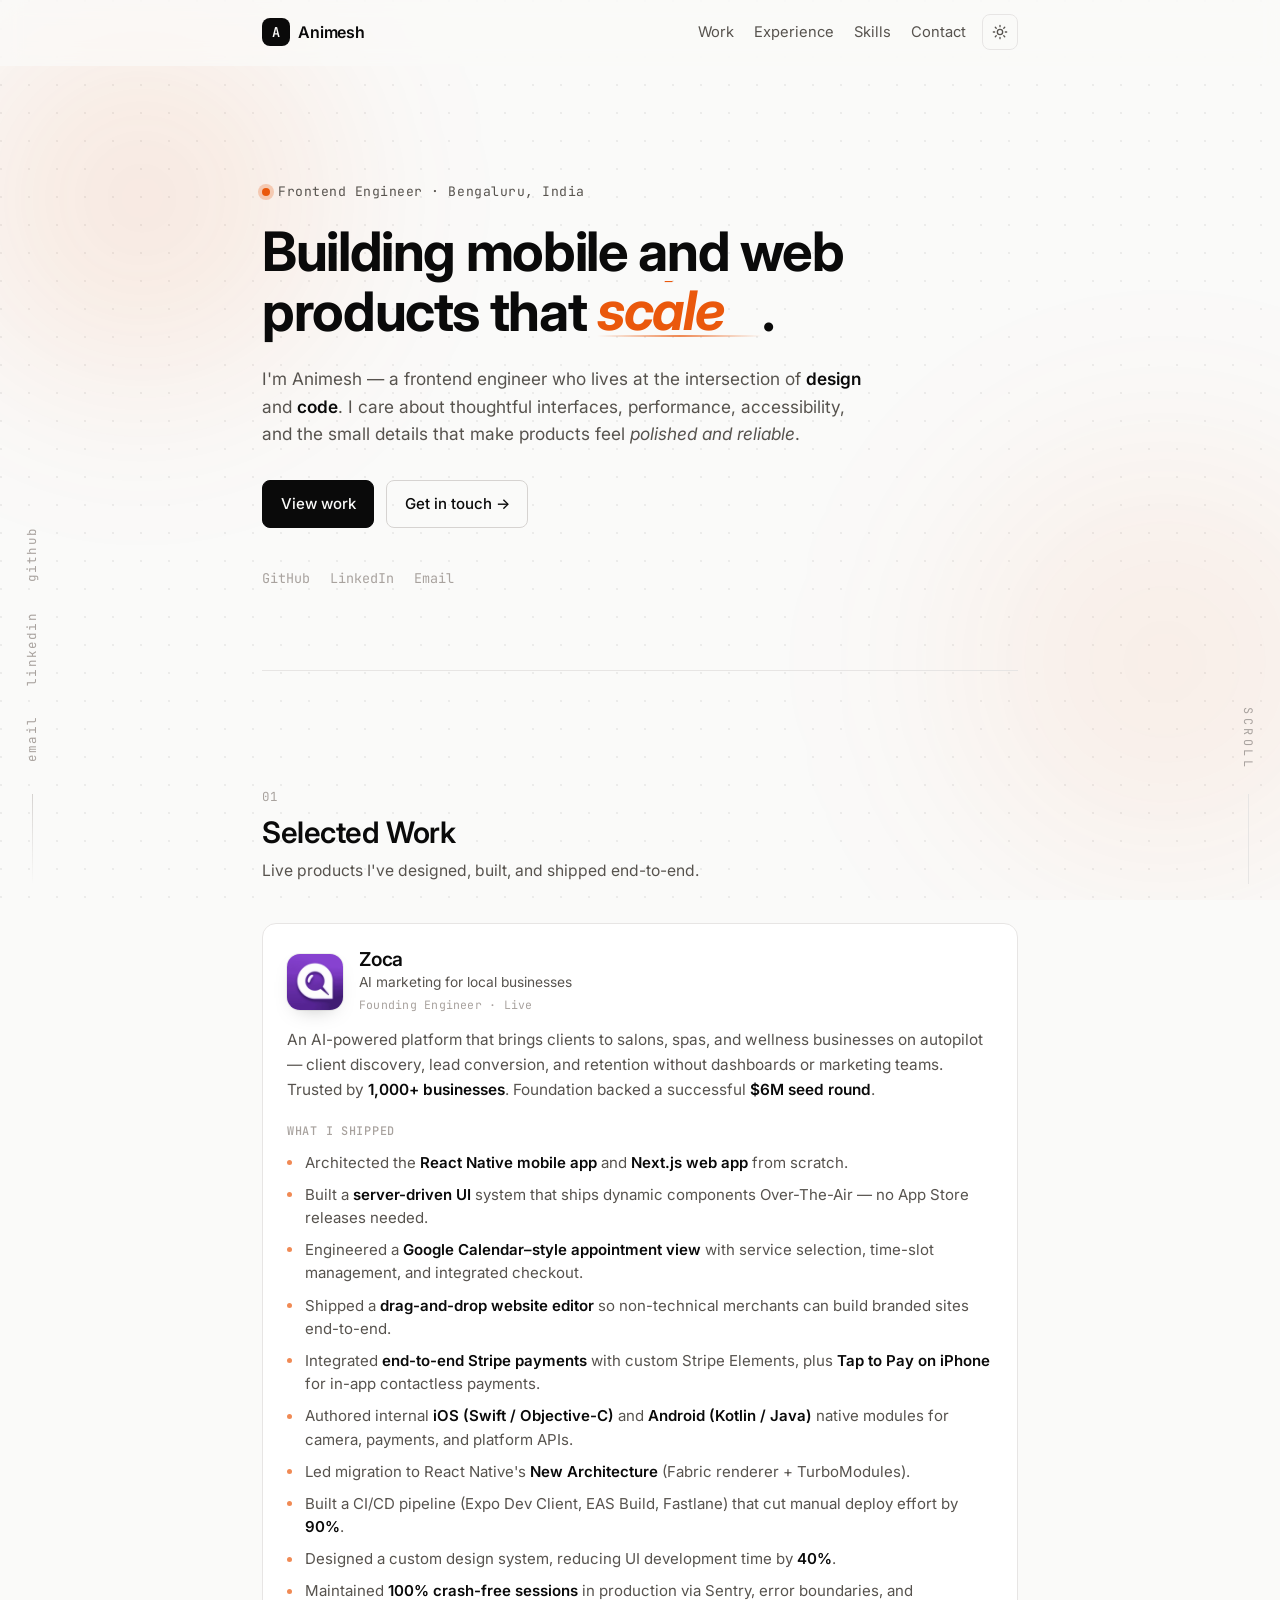
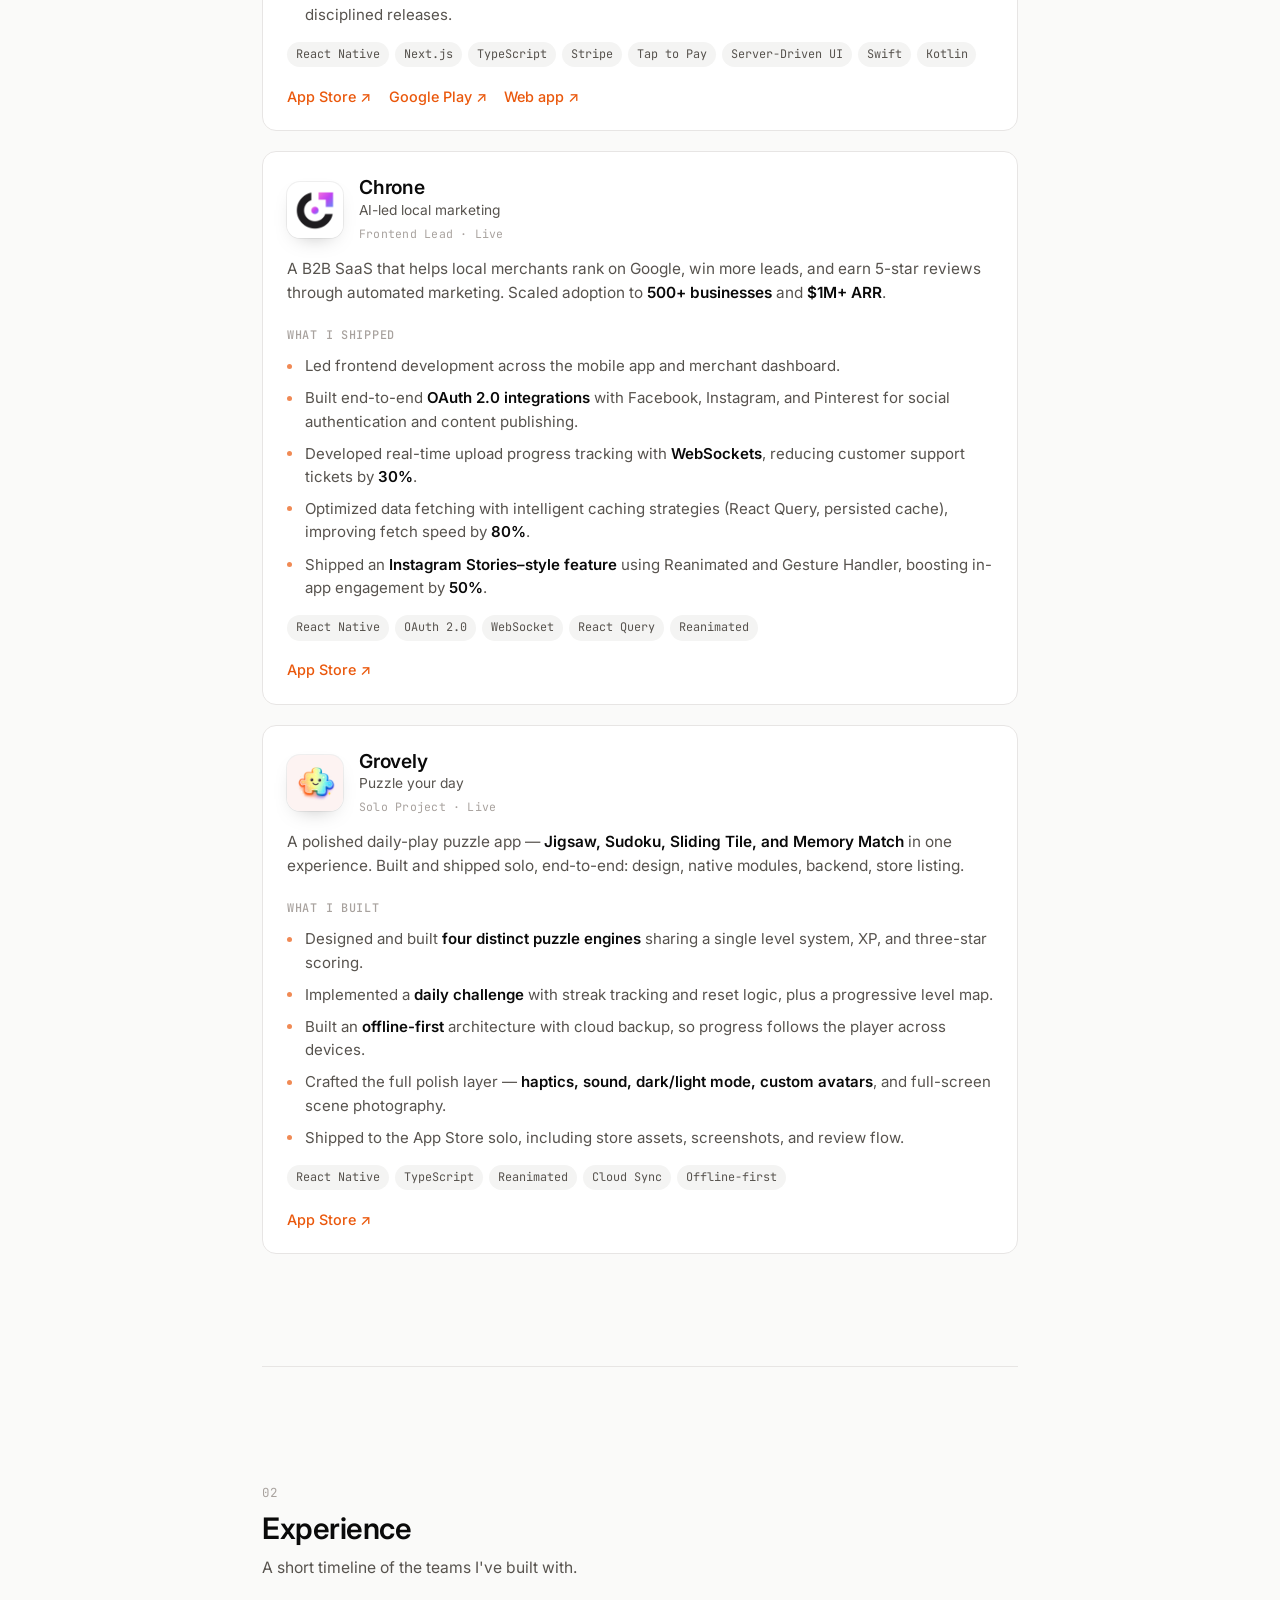
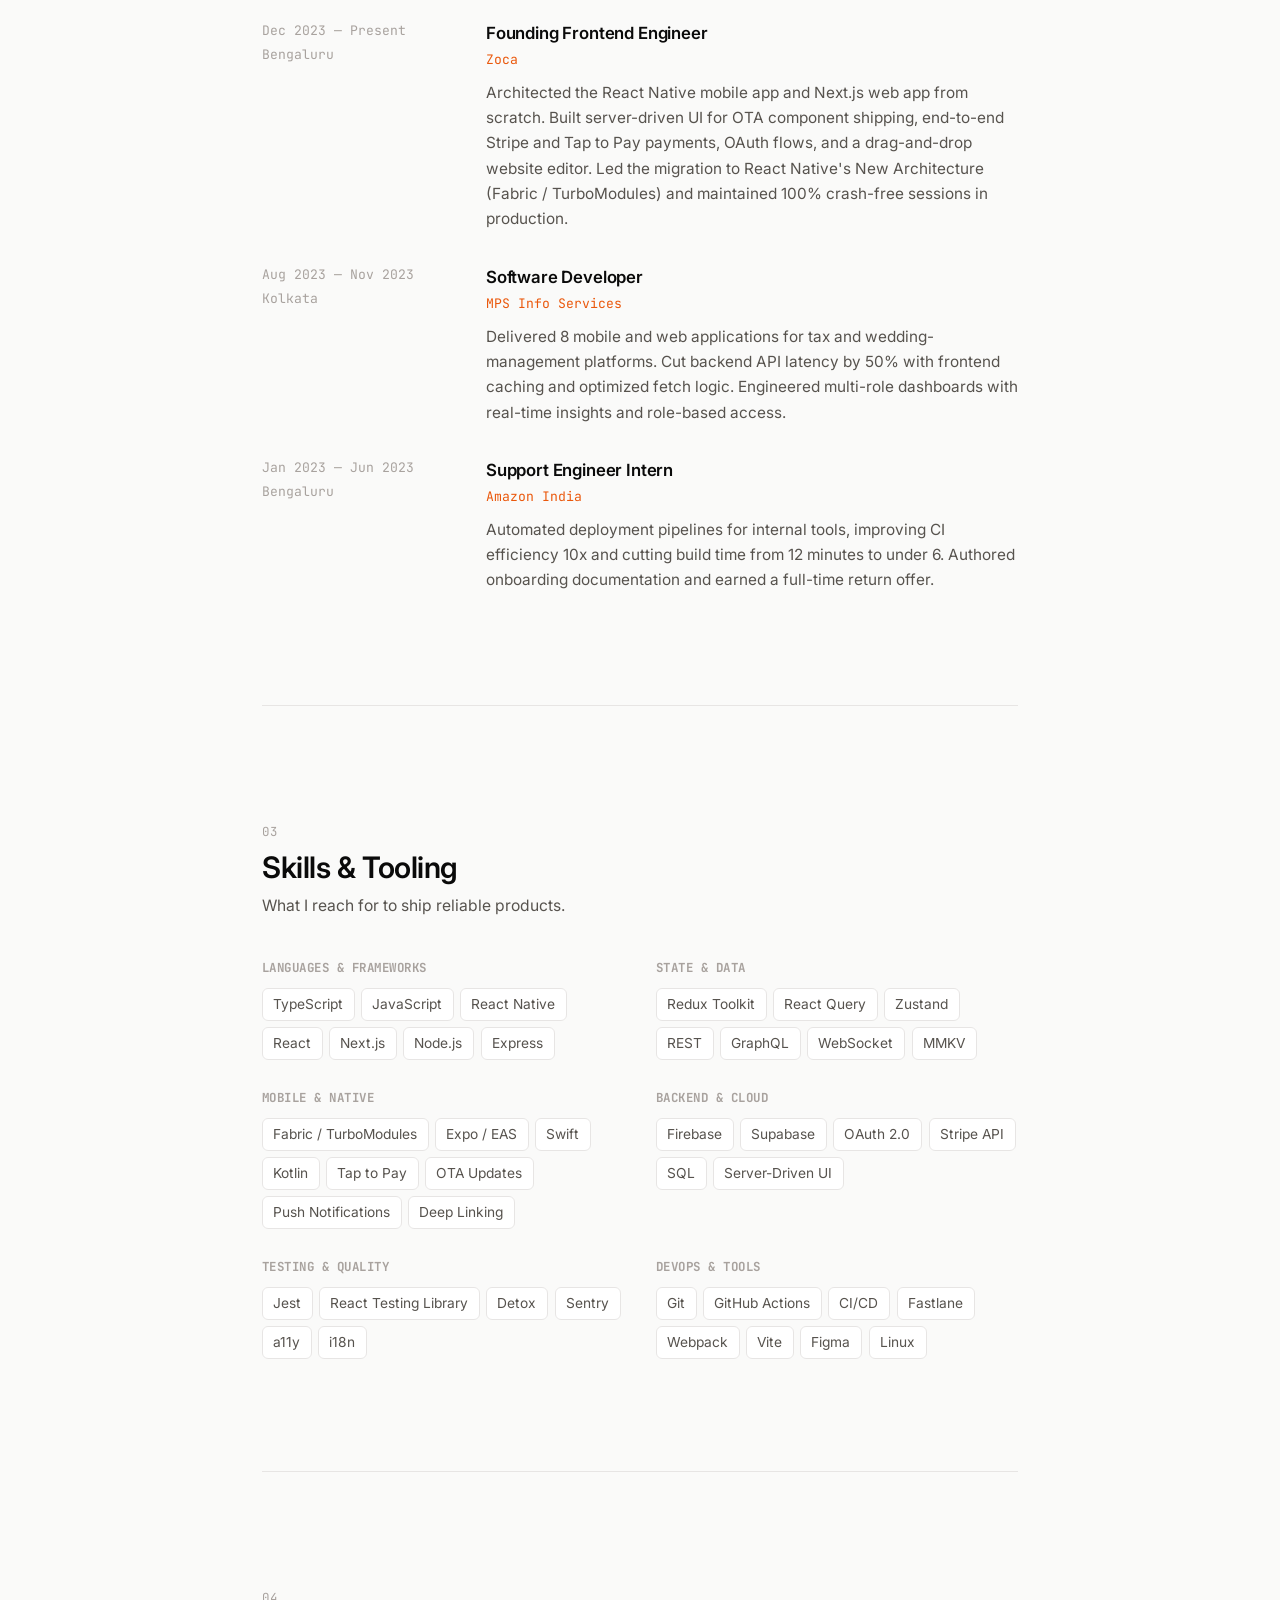
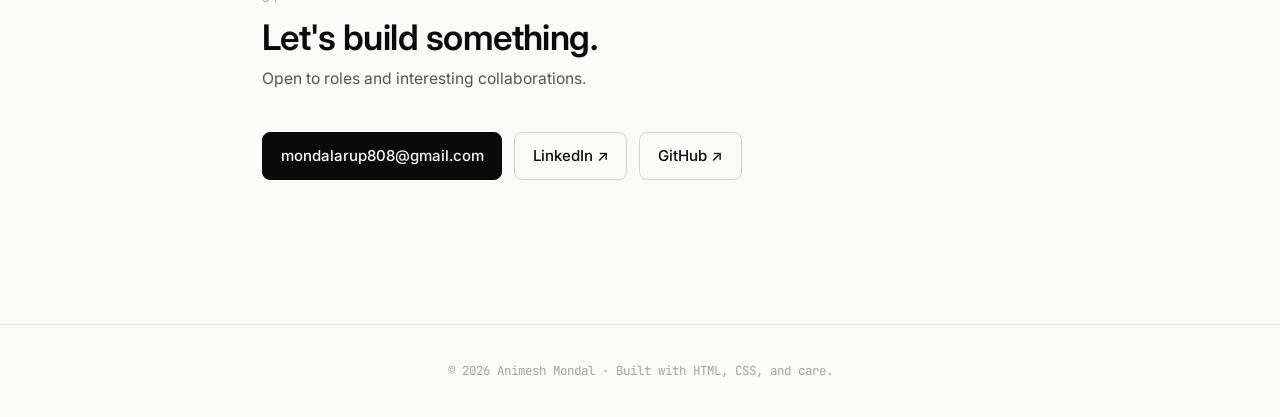
==== index.html @ 70088c25 "Add Grovely card, app icons, and rotating hero word - Show real App Store icons + taglines on Zoca, " ====
<!DOCTYPE html>
<html lang="en">
<head>
  <!-- ====================================================
       Charset, viewport, primary metadata
       ==================================================== -->
  <meta charset="UTF-8" />
  <meta http-equiv="X-UA-Compatible" content="IE=edge" />
  <meta name="viewport" content="width=device-width, initial-scale=1.0, viewport-fit=cover" />
  <meta name="format-detection" content="telephone=no" />
  <meta name="color-scheme" content="light dark" />
  <meta name="theme-color" content="#fafaf9" media="(prefers-color-scheme: light)" />
  <meta name="theme-color" content="#0b0b0c" media="(prefers-color-scheme: dark)" />

  <title>Animesh Mondal — Frontend Engineer (React Native &amp; React)</title>
  <meta name="description" content="Animesh Mondal is a frontend engineer in Bengaluru specializing in React Native and React. Founding engineer at Zoca; shipped mobile and web apps used by 500+ businesses." />
  <meta name="keywords" content="Animesh Mondal, frontend engineer, React Native developer, React engineer, mobile engineer, Next.js developer, TypeScript, Bengaluru, Zoca, portfolio" />
  <meta name="author" content="Animesh Mondal" />
  <meta name="robots" content="index, follow, max-image-preview:large, max-snippet:-1, max-video-preview:-1" />
  <meta name="googlebot" content="index, follow" />

  <!-- Canonical -->
  <link rel="canonical" href="https://leoanimesh.github.io/" />

  <!-- ====================================================
       Open Graph / Facebook
       ==================================================== -->
  <meta property="og:type" content="website" />
  <meta property="og:site_name" content="Animesh Mondal" />
  <meta property="og:locale" content="en_US" />
  <meta property="og:url" content="https://leoanimesh.github.io/" />
  <meta property="og:title" content="Animesh Mondal — Frontend Engineer" />
  <meta property="og:description" content="Frontend engineer in Bengaluru building production-grade React Native and React apps. Founding engineer at Zoca." />
  <meta property="og:image" content="https://leoanimesh.github.io/og-image.png" />
  <meta property="og:image:secure_url" content="https://leoanimesh.github.io/og-image.png" />
  <meta property="og:image:type" content="image/png" />
  <meta property="og:image:width" content="1200" />
  <meta property="og:image:height" content="630" />
  <meta property="og:image:alt" content="Animesh Mondal — Frontend Engineer specializing in React Native and React" />

  <!-- ====================================================
       Twitter Card
       ==================================================== -->
  <meta name="twitter:card" content="summary_large_image" />
  <meta name="twitter:url" content="https://leoanimesh.github.io/" />
  <meta name="twitter:title" content="Animesh Mondal — Frontend Engineer" />
  <meta name="twitter:description" content="Frontend engineer building production-grade React Native and React apps. Founding engineer at Zoca." />
  <meta name="twitter:image" content="https://leoanimesh.github.io/og-image.png" />
  <meta name="twitter:image:alt" content="Animesh Mondal — Frontend Engineer" />
  <meta name="twitter:creator" content="@leoanimesh" />

  <!-- ====================================================
       Favicons + PWA manifest
       ==================================================== -->
  <link rel="icon" type="image/svg+xml" href="favicon.svg" />
  <link rel="alternate icon" href="favicon.ico" />
  <link rel="apple-touch-icon" href="apple-touch-icon.png" />
  <link rel="manifest" href="manifest.webmanifest" />

  <!-- ====================================================
       Performance hints
       ==================================================== -->
  <link rel="preconnect" href="https://fonts.googleapis.com" />
  <link rel="preconnect" href="https://fonts.gstatic.com" crossorigin />
  <link rel="dns-prefetch" href="https://fonts.googleapis.com" />
  <link rel="preload" href="styles.css" as="style" />
  <link href="https://fonts.googleapis.com/css2?family=Inter:wght@400;500;600;700&family=JetBrains+Mono:wght@400;500&display=swap" rel="stylesheet" />
  <link rel="stylesheet" href="styles.css" />

  <!-- ====================================================
       Structured data — Person + WebSite (JSON-LD)
       ==================================================== -->
  <script type="application/ld+json">
  {
    "@context": "https://schema.org",
    "@graph": [
      {
        "@type": "Person",
        "@id": "https://leoanimesh.github.io/#person",
        "name": "Animesh Mondal",
        "alternateName": "leoanimesh",
        "url": "https://leoanimesh.github.io/",
        "image": "https://leoanimesh.github.io/og-image.png",
        "jobTitle": "Frontend Engineer",
        "description": "Frontend engineer specializing in React Native and React. Founding engineer at Zoca.",
        "email": "mailto:mondalarup808@gmail.com",
        "telephone": "+91-86175-24338",
        "address": {
          "@type": "PostalAddress",
          "addressLocality": "Bengaluru",
          "addressRegion": "Karnataka",
          "addressCountry": "IN"
        },
        "worksFor": {
          "@type": "Organization",
          "name": "Zoca",
          "url": "https://www.zoca.com/"
        },
        "alumniOf": {
          "@type": "CollegeOrUniversity",
          "name": "JIS College of Engineering"
        },
        "knowsAbout": [
          "React Native",
          "React",
          "TypeScript",
          "Next.js",
          "JavaScript",
          "Mobile Development",
          "Frontend Architecture",
          "Server-Driven UI",
          "Stripe Payments",
          "Native Module Development",
          "Performance Optimization",
          "Accessibility",
          "CI/CD"
        ],
        "sameAs": [
          "https://github.com/leoanimesh",
          "https://linkedin.com/in/leoanimesh"
        ]
      },
      {
        "@type": "WebSite",
        "@id": "https://leoanimesh.github.io/#website",
        "url": "https://leoanimesh.github.io/",
        "name": "Animesh Mondal — Portfolio",
        "description": "Portfolio of Animesh Mondal, a frontend engineer building production-grade React Native and React applications.",
        "inLanguage": "en-US",
        "publisher": { "@id": "https://leoanimesh.github.io/#person" }
      },
      {
        "@type": "ProfilePage",
        "@id": "https://leoanimesh.github.io/#profilepage",
        "url": "https://leoanimesh.github.io/",
        "name": "Animesh Mondal — Frontend Engineer",
        "isPartOf": { "@id": "https://leoanimesh.github.io/#website" },
        "about": { "@id": "https://leoanimesh.github.io/#person" },
        "primaryImageOfPage": "https://leoanimesh.github.io/og-image.png",
        "inLanguage": "en-US"
      }
    ]
  }
  </script>
</head>
<body>
  <a class="skip-link" href="#main">Skip to main content</a>

  <!-- Ambient background blobs + global cursor spotlight -->
  <div class="ambient" aria-hidden="true">
    <span class="blob blob-1"></span>
    <span class="blob blob-2"></span>
    <div class="cursor-spotlight"></div>
  </div>

  <!-- Left rail: vertical social links -->
  <aside class="rail rail-left" aria-hidden="true">
    <ul class="rail-socials">
      <li><a href="https://github.com/leoanimesh" target="_blank" rel="noopener">github</a></li>
      <li><a href="https://linkedin.com/in/leoanimesh" target="_blank" rel="noopener">linkedin</a></li>
      <li><a href="mailto:mondalarup808@gmail.com">email</a></li>
    </ul>
    <span class="rail-line"></span>
  </aside>

  <!-- Right rail: signature + scroll progress -->
  <aside class="rail rail-right" aria-hidden="true">
    <span class="rail-text">scroll</span>
    <span class="rail-progress"><span class="rail-progress-fill"></span></span>
  </aside>

  <header class="site-header" role="banner">
    <nav class="nav" aria-label="Primary">
      <a href="#" class="brand" aria-label="Animesh Mondal — home">
        <span class="brand-mark" aria-hidden="true">A</span>
        <span class="brand-name">Animesh</span>
      </a>

      <ul class="nav-links">
        <li><a href="#work">Work</a></li>
        <li><a href="#experience">Experience</a></li>
        <li><a href="#skills">Skills</a></li>
        <li><a href="#contact">Contact</a></li>
      </ul>

      <button id="theme-toggle" class="theme-toggle" type="button" aria-label="Toggle color theme">
        <svg class="icon icon-sun" viewBox="0 0 24 24" fill="none" stroke="currentColor" stroke-width="2" stroke-linecap="round" stroke-linejoin="round" aria-hidden="true">
          <circle cx="12" cy="12" r="4"/><path d="M12 2v2M12 20v2M4.93 4.93l1.41 1.41M17.66 17.66l1.41 1.41M2 12h2M20 12h2M4.93 19.07l1.41-1.41M17.66 6.34l1.41-1.41"/>
        </svg>
        <svg class="icon icon-moon" viewBox="0 0 24 24" fill="none" stroke="currentColor" stroke-width="2" stroke-linecap="round" stroke-linejoin="round" aria-hidden="true">
          <path d="M21 12.79A9 9 0 1 1 11.21 3 7 7 0 0 0 21 12.79z"/>
        </svg>
      </button>
    </nav>
  </header>

  <main id="main">
    <!-- HERO -->
    <section class="hero reveal" aria-labelledby="hero-title">
      <p class="eyebrow">Frontend Engineer · Bengaluru, India</p>
      <h1 id="hero-title" class="hero-title">
        Building mobile and web products that
        <span class="word-rotator" aria-live="polite">
          <span class="word-rotator-inner">
            <em data-word>ship</em>
            <em data-word>scale</em>
            <em data-word>delight</em>
            <em data-word>last</em>
          </span>
        </span>.
      </h1>
      <p class="hero-lead">
        I'm Animesh — a frontend engineer who lives at the intersection of <strong>design</strong> and <strong>code</strong>. I care about thoughtful interfaces, performance, accessibility, and the small details that make products feel <em>polished and reliable</em>.
      </p>
      <div class="hero-actions">
        <a class="btn btn-primary" href="#work">View work</a>
        <a class="btn btn-ghost" href="mailto:mondalarup808@gmail.com">Get in touch →</a>
      </div>

      <ul class="hero-meta" aria-label="Quick links">
        <li><a href="https://github.com/leoanimesh" target="_blank" rel="noopener">GitHub</a></li>
        <li><a href="https://linkedin.com/in/leoanimesh" target="_blank" rel="noopener">LinkedIn</a></li>
        <li><a href="mailto:mondalarup808@gmail.com">Email</a></li>
      </ul>
    </section>

    <!-- WORK -->
    <section id="work" class="section reveal" aria-labelledby="work-title">
      <header class="section-header">
        <span class="section-index">01</span>
        <h2 id="work-title" class="section-title">Selected Work</h2>
        <p class="section-sub">Live products I've designed, built, and shipped end-to-end.</p>
      </header>

      <div class="cards">
        <article class="card">
          <div class="card-head">
            <img class="card-icon" src="assets/icons/zoca.png" alt="Zoca app icon" width="64" height="64" loading="lazy" decoding="async" />
            <div class="card-head-text">
              <h3 class="card-title">Zoca</h3>
              <p class="card-subtitle">AI marketing for local businesses</p>
              <span class="card-tag">Founding Engineer · Live</span>
            </div>
          </div>
          <p class="card-desc">
            An AI-powered platform that brings clients to salons, spas, and wellness businesses on autopilot — client discovery, lead conversion, and retention without dashboards or marketing teams. Trusted by <strong>1,000+ businesses</strong>. Foundation backed a successful <strong>$6M seed round</strong>.
          </p>

          <h4 class="card-subhead">What I shipped</h4>
          <ul class="card-list">
            <li>Architected the <strong>React Native mobile app</strong> and <strong>Next.js web app</strong> from scratch.</li>
            <li>Built a <strong>server-driven UI</strong> system that ships dynamic components Over-The-Air — no App Store releases needed.</li>
            <li>Engineered a <strong>Google Calendar–style appointment view</strong> with service selection, time-slot management, and integrated checkout.</li>
            <li>Shipped a <strong>drag-and-drop website editor</strong> so non-technical merchants can build branded sites end-to-end.</li>
            <li>Integrated <strong>end-to-end Stripe payments</strong> with custom Stripe Elements, plus <strong>Tap to Pay on iPhone</strong> for in-app contactless payments.</li>
            <li>Authored internal <strong>iOS (Swift / Objective-C)</strong> and <strong>Android (Kotlin / Java)</strong> native modules for camera, payments, and platform APIs.</li>
            <li>Led migration to React Native's <strong>New Architecture</strong> (Fabric renderer + TurboModules).</li>
            <li>Built a CI/CD pipeline (Expo Dev Client, EAS Build, Fastlane) that cut manual deploy effort by <strong>90%</strong>.</li>
            <li>Designed a custom design system, reducing UI development time by <strong>40%</strong>.</li>
            <li>Maintained <strong>100% crash-free sessions</strong> in production via Sentry, error boundaries, and disciplined releases.</li>
          </ul>

          <ul class="card-meta">
            <li>React Native</li><li>Next.js</li><li>TypeScript</li><li>Stripe</li><li>Tap to Pay</li><li>Server-Driven UI</li><li>Swift</li><li>Kotlin</li>
          </ul>
          <div class="card-links">
            <a href="https://apps.apple.com/in/app/zoca-grow-your-local-business/id6738140998" target="_blank" rel="noopener">App Store ↗</a>
            <a href="https://play.google.com/store/apps/details?id=com.zoca.ai" target="_blank" rel="noopener">Google Play ↗</a>
            <a href="https://app.zoca.com" target="_blank" rel="noopener">Web app ↗</a>
          </div>
        </article>

        <article class="card">
          <div class="card-head">
            <img class="card-icon" src="assets/icons/chrone.png" alt="Chrone app icon" width="64" height="64" loading="lazy" decoding="async" />
            <div class="card-head-text">
              <h3 class="card-title">Chrone</h3>
              <p class="card-subtitle">AI-led local marketing</p>
              <span class="card-tag">Frontend Lead · Live</span>
            </div>
          </div>
          <p class="card-desc">
            A B2B SaaS that helps local merchants rank on Google, win more leads, and earn 5-star reviews through automated marketing. Scaled adoption to <strong>500+ businesses</strong> and <strong>$1M+ ARR</strong>.
          </p>

          <h4 class="card-subhead">What I shipped</h4>
          <ul class="card-list">
            <li>Led frontend development across the mobile app and merchant dashboard.</li>
            <li>Built end-to-end <strong>OAuth 2.0 integrations</strong> with Facebook, Instagram, and Pinterest for social authentication and content publishing.</li>
            <li>Developed real-time upload progress tracking with <strong>WebSockets</strong>, reducing customer support tickets by <strong>30%</strong>.</li>
            <li>Optimized data fetching with intelligent caching strategies (React Query, persisted cache), improving fetch speed by <strong>80%</strong>.</li>
            <li>Shipped an <strong>Instagram Stories–style feature</strong> using Reanimated and Gesture Handler, boosting in-app engagement by <strong>50%</strong>.</li>
          </ul>

          <ul class="card-meta">
            <li>React Native</li><li>OAuth 2.0</li><li>WebSocket</li><li>React Query</li><li>Reanimated</li>
          </ul>
          <div class="card-links">
            <a href="https://apps.apple.com/in/app/chrone-get-more-customers/id1610101236" target="_blank" rel="noopener">App Store ↗</a>
          </div>
        </article>

        <article class="card">
          <div class="card-head">
            <img class="card-icon" src="assets/icons/grovely.png" alt="Grovely app icon" width="64" height="64" loading="lazy" decoding="async" />
            <div class="card-head-text">
              <h3 class="card-title">Grovely</h3>
              <p class="card-subtitle">Puzzle your day</p>
              <span class="card-tag">Solo Project · Live</span>
            </div>
          </div>
          <p class="card-desc">
            A polished daily-play puzzle app — <strong>Jigsaw, Sudoku, Sliding Tile, and Memory Match</strong> in one experience. Built and shipped solo, end-to-end: design, native modules, backend, store listing.
          </p>

          <h4 class="card-subhead">What I built</h4>
          <ul class="card-list">
            <li>Designed and built <strong>four distinct puzzle engines</strong> sharing a single level system, XP, and three-star scoring.</li>
            <li>Implemented a <strong>daily challenge</strong> with streak tracking and reset logic, plus a progressive level map.</li>
            <li>Built an <strong>offline-first</strong> architecture with cloud backup, so progress follows the player across devices.</li>
            <li>Crafted the full polish layer — <strong>haptics, sound, dark/light mode, custom avatars</strong>, and full-screen scene photography.</li>
            <li>Shipped to the App Store solo, including store assets, screenshots, and review flow.</li>
          </ul>

          <ul class="card-meta">
            <li>React Native</li><li>TypeScript</li><li>Reanimated</li><li>Cloud Sync</li><li>Offline-first</li>
          </ul>
          <div class="card-links">
            <a href="https://apps.apple.com/us/app/grovely-puzzle-your-day/id6768094592" target="_blank" rel="noopener">App Store ↗</a>
          </div>
        </article>
      </div>
    </section>

    <!-- EXPERIENCE -->
    <section id="experience" class="section reveal" aria-labelledby="exp-title">
      <header class="section-header">
        <span class="section-index">02</span>
        <h2 id="exp-title" class="section-title">Experience</h2>
        <p class="section-sub">A short timeline of the teams I've built with.</p>
      </header>

      <ol class="timeline">
        <li class="timeline-item">
          <div class="timeline-meta">
            <span class="timeline-date">Dec 2023 — Present</span>
            <span class="timeline-loc">Bengaluru</span>
          </div>
          <div class="timeline-body">
            <h3 class="timeline-role">Founding Frontend Engineer</h3>
            <p class="timeline-org">Zoca</p>
            <p class="timeline-desc">
              Architected the React Native mobile app and Next.js web app from scratch. Built server-driven UI for OTA component shipping, end-to-end Stripe and Tap to Pay payments, OAuth flows, and a drag-and-drop website editor. Led the migration to React Native's New Architecture (Fabric / TurboModules) and maintained 100% crash-free sessions in production.
            </p>
          </div>
        </li>

        <li class="timeline-item">
          <div class="timeline-meta">
            <span class="timeline-date">Aug 2023 — Nov 2023</span>
            <span class="timeline-loc">Kolkata</span>
          </div>
          <div class="timeline-body">
            <h3 class="timeline-role">Software Developer</h3>
            <p class="timeline-org">MPS Info Services</p>
            <p class="timeline-desc">
              Delivered 8 mobile and web applications for tax and wedding-management platforms. Cut backend API latency by 50% with frontend caching and optimized fetch logic. Engineered multi-role dashboards with real-time insights and role-based access.
            </p>
          </div>
        </li>

        <li class="timeline-item">
          <div class="timeline-meta">
            <span class="timeline-date">Jan 2023 — Jun 2023</span>
            <span class="timeline-loc">Bengaluru</span>
          </div>
          <div class="timeline-body">
            <h3 class="timeline-role">Support Engineer Intern</h3>
            <p class="timeline-org">Amazon India</p>
            <p class="timeline-desc">
              Automated deployment pipelines for internal tools, improving CI efficiency 10x and cutting build time from 12 minutes to under 6. Authored onboarding documentation and earned a full-time return offer.
            </p>
          </div>
        </li>
      </ol>
    </section>

    <!-- SKILLS -->
    <section id="skills" class="section reveal" aria-labelledby="skills-title">
      <header class="section-header">
        <span class="section-index">03</span>
        <h2 id="skills-title" class="section-title">Skills &amp; Tooling</h2>
        <p class="section-sub">What I reach for to ship reliable products.</p>
      </header>

      <div class="skills-grid">
        <div class="skill-group">
          <h3 class="skill-title">Languages &amp; Frameworks</h3>
          <ul class="chips">
            <li>TypeScript</li><li>JavaScript</li><li>React Native</li><li>React</li><li>Next.js</li><li>Node.js</li><li>Express</li>
          </ul>
        </div>
        <div class="skill-group">
          <h3 class="skill-title">State &amp; Data</h3>
          <ul class="chips">
            <li>Redux Toolkit</li><li>React Query</li><li>Zustand</li><li>REST</li><li>GraphQL</li><li>WebSocket</li><li>MMKV</li>
          </ul>
        </div>
        <div class="skill-group">
          <h3 class="skill-title">Mobile &amp; Native</h3>
          <ul class="chips">
            <li>Fabric / TurboModules</li><li>Expo / EAS</li><li>Swift</li><li>Kotlin</li><li>Tap to Pay</li><li>OTA Updates</li><li>Push Notifications</li><li>Deep Linking</li>
          </ul>
        </div>
        <div class="skill-group">
          <h3 class="skill-title">Backend &amp; Cloud</h3>
          <ul class="chips">
            <li>Firebase</li><li>Supabase</li><li>OAuth 2.0</li><li>Stripe API</li><li>SQL</li><li>Server-Driven UI</li>
          </ul>
        </div>
        <div class="skill-group">
          <h3 class="skill-title">Testing &amp; Quality</h3>
          <ul class="chips">
            <li>Jest</li><li>React Testing Library</li><li>Detox</li><li>Sentry</li><li>a11y</li><li>i18n</li>
          </ul>
        </div>
        <div class="skill-group">
          <h3 class="skill-title">DevOps &amp; Tools</h3>
          <ul class="chips">
            <li>Git</li><li>GitHub Actions</li><li>CI/CD</li><li>Fastlane</li><li>Webpack</li><li>Vite</li><li>Figma</li><li>Linux</li>
          </ul>
        </div>
      </div>
    </section>

    <!-- CONTACT -->
    <section id="contact" class="section section-contact reveal" aria-labelledby="contact-title">
      <header class="section-header">
        <span class="section-index">04</span>
        <h2 id="contact-title" class="section-title">Let's build something.</h2>
        <p class="section-sub">Open to roles and interesting collaborations.</p>
      </header>

      <div class="contact-actions">
        <a class="btn btn-primary" href="mailto:mondalarup808@gmail.com">mondalarup808@gmail.com</a>
        <a class="btn btn-ghost" href="https://linkedin.com/in/leoanimesh" target="_blank" rel="noopener">LinkedIn ↗</a>
        <a class="btn btn-ghost" href="https://github.com/leoanimesh" target="_blank" rel="noopener">GitHub ↗</a>
      </div>
    </section>
  </main>

  <footer class="site-footer">
    <p>© <span id="year"></span> Animesh Mondal · Built with HTML, CSS, and care.</p>
  </footer>

  <script src="script.js" defer></script>
</body>
</html>
---- styles.css ----
/* =========================================
   Reset & Base
   ========================================= */
*,
*::before,
*::after {
  box-sizing: border-box;
  margin: 0;
  padding: 0;
}

html {
  scroll-behavior: smooth;
  -webkit-font-smoothing: antialiased;
  -moz-osx-font-smoothing: grayscale;
}

/* =========================================
   Theme transition (View Transitions API)
   ========================================= */
::view-transition-old(root),
::view-transition-new(root) {
  animation: none;
  mix-blend-mode: normal;
}
::view-transition-old(root) { z-index: 1; }
::view-transition-new(root) { z-index: 2; }

/* Fallback cross-fade for browsers without View Transitions */
.theme-transitioning,
.theme-transitioning *,
.theme-transitioning *::before,
.theme-transitioning *::after {
  transition:
    background-color 0.55s var(--ease, ease),
    color 0.55s var(--ease, ease),
    border-color 0.55s var(--ease, ease),
    fill 0.55s var(--ease, ease),
    stroke 0.55s var(--ease, ease) !important;
}

img,
svg {
  display: block;
  max-width: 100%;
}

a {
  color: inherit;
  text-decoration: none;
}

button {
  font: inherit;
  background: none;
  border: 0;
  cursor: pointer;
  color: inherit;
}

ul,
ol {
  list-style: none;
}

:focus-visible {
  outline: 2px solid var(--accent);
  outline-offset: 3px;
  border-radius: 4px;
}

/* =========================================
   Design Tokens
   ========================================= */
:root {
  /* Light theme */
  --bg: #fafaf9;
  --bg-elev: #ffffff;
  --bg-muted: #f4f4f3;
  --fg: #0a0a0a;
  --fg-muted: #57534e;
  --fg-subtle: #a8a29e;
  --border: #e7e5e4;
  --border-strong: #d6d3d1;
  --accent: #ea580c;          /* warm orange */
  --accent-soft: #fff7ed;

  /* Type */
  --font-sans: 'Inter', system-ui, -apple-system, 'Segoe UI', Roboto, sans-serif;
  --font-mono: 'JetBrains Mono', ui-monospace, SFMono-Regular, Menlo, monospace;

  /* Layout */
  --max-w: 820px;
  --pad-x: clamp(1.25rem, 4vw, 2rem);
  --section-gap: clamp(4rem, 10vw, 7rem);
  --rail-w: 64px;

  /* Motion */
  --ease: cubic-bezier(0.22, 1, 0.36, 1);
  --dur: 280ms;
}

[data-theme='dark'] {
  --bg: #0b0b0c;
  --bg-elev: #131315;
  --bg-muted: #1a1a1d;
  --fg: #f5f5f4;
  --fg-muted: #a8a29e;
  --fg-subtle: #6b6764;
  --border: #27272a;
  --border-strong: #3f3f46;
  --accent: #fb923c;
  --accent-soft: #1c1410;
}

/* =========================================
   Body
   ========================================= */
body {
  font-family: var(--font-sans);
  font-size: 16px;
  line-height: 1.6;
  color: var(--fg);
  background-color: var(--bg);
  /* Subtle dot grid texture */
  background-image: radial-gradient(
    circle at 1px 1px,
    color-mix(in srgb, var(--fg) 6%, transparent) 1px,
    transparent 0
  );
  background-size: 28px 28px;
  background-attachment: fixed;
  transition: background-color var(--dur) var(--ease), color var(--dur) var(--ease);
  position: relative;
  isolation: isolate;
}

[data-theme='dark'] body {
  background-image: radial-gradient(
    circle at 1px 1px,
    color-mix(in srgb, var(--fg) 4%, transparent) 1px,
    transparent 0
  );
}

/* =========================================
   Ambient background blobs
   ========================================= */
.ambient {
  position: fixed;
  inset: 0;
  z-index: -1;
  overflow: hidden;
  pointer-events: none;
}
.blob {
  position: absolute;
  border-radius: 50%;
  filter: blur(90px);
  opacity: 0.55;
  will-change: transform;
}
.blob-1 {
  width: 540px;
  height: 540px;
  top: -8%;
  left: -10%;
  background: radial-gradient(circle, color-mix(in srgb, var(--accent) 28%, transparent), transparent 70%);
  animation: drift1 22s ease-in-out infinite alternate;
}
.blob-2 {
  width: 640px;
  height: 640px;
  top: 38%;
  right: -16%;
  background: radial-gradient(circle, color-mix(in srgb, var(--accent) 18%, transparent), transparent 70%);
  animation: drift2 28s ease-in-out infinite alternate;
}
[data-theme='dark'] .blob-1 { opacity: 0.4; }
[data-theme='dark'] .blob-2 { opacity: 0.32; }

/* Global cursor-following spotlight (covers entire viewport) */
.cursor-spotlight {
  position: absolute;
  inset: 0;
  pointer-events: none;
  background: radial-gradient(
    700px circle at var(--cursor-x, 50%) var(--cursor-y, 30%),
    color-mix(in srgb, var(--accent) 12%, transparent),
    transparent 60%
  );
  opacity: 0;
  transition: opacity 0.6s var(--ease);
}
body.cursor-active .cursor-spotlight { opacity: 1; }

[data-theme='dark'] .cursor-spotlight {
  background: radial-gradient(
    700px circle at var(--cursor-x, 50%) var(--cursor-y, 30%),
    color-mix(in srgb, var(--accent) 18%, transparent),
    transparent 60%
  );
}

@keyframes drift1 {
  from { transform: translate(0, 0) scale(1); }
  to   { transform: translate(60px, 50px) scale(1.08); }
}
@keyframes drift2 {
  from { transform: translate(0, 0) scale(1); }
  to   { transform: translate(-70px, -40px) scale(0.95); }
}

/* =========================================
   Side rails (left socials, right progress)
   ========================================= */
.rail {
  position: fixed;
  bottom: 0;
  width: var(--rail-w);
  display: flex;
  flex-direction: column;
  align-items: center;
  gap: 1.5rem;
  z-index: 20;
  padding-bottom: 1rem;
  pointer-events: none;
}
.rail > * { pointer-events: auto; }
.rail-left { left: 0; }
.rail-right { right: 0; }

.rail-socials {
  display: flex;
  flex-direction: column;
  gap: 1.4rem;
}
.rail-socials a {
  font-family: var(--font-mono);
  font-size: 0.78rem;
  letter-spacing: 0.18em;
  color: var(--fg-subtle);
  writing-mode: vertical-rl;
  transform: rotate(180deg);
  text-transform: lowercase;
  transition: color var(--dur) var(--ease), transform var(--dur) var(--ease);
}
.rail-socials a:hover {
  color: var(--accent);
  transform: rotate(180deg) translateY(-3px);
}

.rail-line {
  width: 1px;
  height: 90px;
  background: linear-gradient(to bottom, var(--border-strong), transparent);
}

.rail-text {
  writing-mode: vertical-rl;
  font-family: var(--font-mono);
  font-size: 0.74rem;
  color: var(--fg-subtle);
  letter-spacing: 0.3em;
  text-transform: uppercase;
}

.rail-progress {
  position: relative;
  width: 1px;
  height: 90px;
  background: var(--border);
  overflow: hidden;
}
.rail-progress-fill {
  position: absolute;
  top: 0;
  left: 0;
  width: 100%;
  height: var(--scroll-progress, 0%);
  background: linear-gradient(to bottom, var(--accent), color-mix(in srgb, var(--accent) 30%, transparent));
  transition: height 0.05s linear;
}

/* Hide rails on narrower screens */
@media (max-width: 1100px) {
  .rail { display: none; }
}

/* =========================================
   Skip link
   ========================================= */
.skip-link {
  position: absolute;
  left: -9999px;
  top: 0;
  background: var(--fg);
  color: var(--bg);
  padding: 0.5rem 0.75rem;
  border-radius: 6px;
  z-index: 100;
}
.skip-link:focus {
  left: 1rem;
  top: 1rem;
}

/* =========================================
   Header / Nav
   ========================================= */
.site-header {
  position: sticky;
  top: 0;
  z-index: 50;
  backdrop-filter: saturate(180%) blur(10px);
  -webkit-backdrop-filter: saturate(180%) blur(10px);
  background: color-mix(in srgb, var(--bg) 75%, transparent);
  border-bottom: 1px solid transparent;
  transition: border-color var(--dur) var(--ease);
}
.site-header.scrolled {
  border-color: var(--border);
}

.nav {
  max-width: var(--max-w);
  margin: 0 auto;
  padding: 0.9rem var(--pad-x);
  display: flex;
  align-items: center;
  gap: 1rem;
}

.brand {
  display: inline-flex;
  align-items: center;
  gap: 0.5rem;
  font-weight: 600;
  letter-spacing: -0.01em;
}
.brand-mark {
  display: inline-grid;
  place-items: center;
  width: 28px;
  height: 28px;
  border-radius: 8px;
  background: var(--fg);
  color: var(--bg);
  font-family: var(--font-mono);
  font-weight: 600;
  font-size: 0.85rem;
}

.nav-links {
  display: flex;
  gap: 1.25rem;
  margin-left: auto;
  font-size: 0.92rem;
  color: var(--fg-muted);
}
.nav-links a {
  position: relative;
  padding: 0.25rem 0;
  transition: color var(--dur) var(--ease);
}
.nav-links a:hover {
  color: var(--fg);
}
.nav-links a::after {
  content: '';
  position: absolute;
  left: 0;
  bottom: -2px;
  width: 100%;
  height: 1px;
  background: currentColor;
  transform: scaleX(0);
  transform-origin: left;
  transition: transform var(--dur) var(--ease);
}
.nav-links a:hover::after {
  transform: scaleX(1);
}

.theme-toggle {
  width: 36px;
  height: 36px;
  display: inline-grid;
  place-items: center;
  border-radius: 8px;
  border: 1px solid var(--border);
  color: var(--fg-muted);
  transition: color var(--dur) var(--ease), border-color var(--dur) var(--ease), background var(--dur) var(--ease);
}
.theme-toggle:hover {
  color: var(--fg);
  border-color: var(--border-strong);
  background: var(--bg-muted);
  transform: rotate(-12deg);
}
.theme-toggle .icon {
  width: 16px;
  height: 16px;
  transition: transform 0.4s var(--ease);
}
.theme-toggle .icon-moon {
  display: none;
}
[data-theme='dark'] .theme-toggle .icon-sun {
  display: none;
}
[data-theme='dark'] .theme-toggle .icon-moon {
  display: block;
}

@media (max-width: 560px) {
  .nav-links {
    display: none;
  }
}

/* =========================================
   Layout
   ========================================= */
main {
  max-width: var(--max-w);
  margin: 0 auto;
  padding: 0 var(--pad-x);
}

.section {
  padding: var(--section-gap) 0;
  border-top: 1px solid var(--border);
}

.section-header {
  margin-bottom: 2.5rem;
}
.section-index {
  display: inline-block;
  font-family: var(--font-mono);
  font-size: 0.78rem;
  color: var(--fg-subtle);
  letter-spacing: 0.05em;
  margin-bottom: 0.5rem;
}
.section-title {
  font-size: clamp(1.5rem, 3vw, 1.85rem);
  font-weight: 600;
  letter-spacing: -0.015em;
  line-height: 1.2;
}
.section-sub {
  margin-top: 0.5rem;
  color: var(--fg-muted);
  font-size: 0.98rem;
}

/* =========================================
   Hero
   ========================================= */
.hero {
  position: relative;
  padding: clamp(4rem, 12vw, 7rem) 0 clamp(3rem, 8vw, 5rem);
}

.eyebrow {
  font-family: var(--font-mono);
  font-size: 0.82rem;
  color: var(--fg-muted);
  letter-spacing: 0.04em;
  margin-bottom: 1.25rem;
  display: inline-flex;
  align-items: center;
  gap: 0.5rem;
}
.eyebrow::before {
  content: '';
  display: inline-block;
  width: 8px;
  height: 8px;
  border-radius: 50%;
  background: var(--accent);
  box-shadow: 0 0 0 4px color-mix(in srgb, var(--accent) 25%, transparent);
  animation: pulse 2.4s var(--ease) infinite;
}
@keyframes pulse {
  0%, 100% {
    box-shadow: 0 0 0 4px color-mix(in srgb, var(--accent) 25%, transparent);
    transform: scale(1);
  }
  50% {
    box-shadow: 0 0 0 8px color-mix(in srgb, var(--accent) 0%, transparent);
    transform: scale(1.15);
  }
}

.hero-title {
  font-size: clamp(2.1rem, 6vw, 3.4rem);
  line-height: 1.08;
  letter-spacing: -0.025em;
  font-weight: 700;
  max-width: 18ch;
  /* scroll parallax */
  transform: translateY(var(--parallax-y, 0));
  will-change: transform;
}
.hero-title em {
  font-style: italic;
  color: var(--accent);
  font-weight: 700;
}

/* =========================================
   Hero word rotator (ship / scale / delight / last)
   ========================================= */
.word-rotator {
  display: inline-flex;
  position: relative;
  overflow: hidden;
  vertical-align: bottom;
  height: 1.1em;
  width: var(--rotator-w, auto);
  transition: width 0.55s var(--ease);
}
.word-rotator-inner {
  display: inline-flex;
  flex-direction: column;
  transform: translateY(var(--rotator-y, 0));
  transition: transform 0.6s var(--ease);
}
.word-rotator em {
  display: inline-flex;
  align-items: center;
  height: 1.1em;
  white-space: nowrap;
  font-style: italic;
  color: var(--accent);
  font-weight: 700;
  padding-right: 0.04em;
}
/* Subtle accent underline that follows the active word */
.word-rotator::after {
  content: '';
  position: absolute;
  left: 0;
  right: 0;
  bottom: 0.06em;
  height: 2px;
  border-radius: 2px;
  background: linear-gradient(
    90deg,
    transparent,
    color-mix(in srgb, var(--accent) 70%, transparent),
    transparent
  );
  transform: scaleX(0.4);
  opacity: 0.55;
  transition: transform 0.6s var(--ease), opacity 0.6s var(--ease);
}
.word-rotator.is-changing::after {
  transform: scaleX(1);
  opacity: 1;
}

@media (prefers-reduced-motion: reduce) {
  .word-rotator-inner { transition: none; }
  .word-rotator { transition: none; }
}

.hero-lead {
  margin-top: 1.5rem;
  font-size: 1.08rem;
  color: var(--fg-muted);
  max-width: 56ch;
}
.hero-lead strong {
  color: var(--fg);
  font-weight: 600;
}

.hero-actions {
  margin-top: 2rem;
  display: flex;
  gap: 0.75rem;
  flex-wrap: wrap;
}

.hero-meta {
  margin-top: 2.5rem;
  display: flex;
  gap: 1.25rem;
  font-family: var(--font-mono);
  font-size: 0.84rem;
  color: var(--fg-subtle);
}
.hero-meta a {
  position: relative;
  transition: color var(--dur) var(--ease);
}
.hero-meta a:hover {
  color: var(--fg);
}
.hero-meta a::after {
  content: '';
  position: absolute;
  left: 0;
  bottom: -2px;
  width: 100%;
  height: 1px;
  background: currentColor;
  transform: scaleX(0);
  transform-origin: left;
  transition: transform var(--dur) var(--ease);
}
.hero-meta a:hover::after {
  transform: scaleX(1);
}

/* =========================================
   Buttons
   ========================================= */
.btn {
  display: inline-flex;
  align-items: center;
  gap: 0.4rem;
  padding: 0.7rem 1.1rem;
  border-radius: 8px;
  font-size: 0.94rem;
  font-weight: 500;
  border: 1px solid transparent;
  transition: background var(--dur) var(--ease), color var(--dur) var(--ease),
              border-color var(--dur) var(--ease), transform 0.45s var(--ease);
  white-space: nowrap;
  position: relative;
  --mx: 0px;
  --my: 0px;
  transform: translate3d(var(--mx), var(--my), 0);
}
.btn-primary {
  background: var(--fg);
  color: var(--bg);
  border-color: var(--fg);
}
.btn-primary:hover {
  background: var(--accent);
  border-color: var(--accent);
  color: #fff;
}
.btn:hover { transition-duration: 0.15s; }
.btn-ghost {
  border-color: var(--border-strong);
  color: var(--fg);
}
.btn-ghost:hover {
  background: var(--bg-muted);
  border-color: var(--fg);
}

/* =========================================
   Cards (Selected Work)
   ========================================= */
.cards {
  display: grid;
  gap: 1.25rem;
}

.card {
  position: relative;
  padding: 1.5rem 1.5rem 1.4rem;
  background: var(--bg-elev);
  border: 1px solid var(--border);
  border-radius: 14px;
  overflow: hidden;
  transform-style: preserve-3d;
  --rx: 0deg;
  --ry: 0deg;
  --mx: 50%;
  --my: 50%;
  transform: perspective(900px) rotateX(var(--rx)) rotateY(var(--ry));
  transition: border-color var(--dur) var(--ease), box-shadow 0.4s var(--ease), transform 0.4s var(--ease);
}
.card::before {
  content: '';
  position: absolute;
  inset: 0;
  background: radial-gradient(
    320px circle at var(--mx) var(--my),
    color-mix(in srgb, var(--accent) 10%, transparent),
    transparent 60%
  );
  opacity: 0;
  pointer-events: none;
  transition: opacity 0.5s var(--ease);
  z-index: 0;
}
.card.is-tilted::before { opacity: 1; }
.card.is-tilted {
  border-color: var(--border-strong);
  box-shadow:
    0 22px 45px -28px rgba(0, 0, 0, 0.25),
    0 0 0 1px color-mix(in srgb, var(--accent) 12%, transparent);
  transition: border-color 0.15s var(--ease), box-shadow 0.25s var(--ease), transform 0.05s linear;
}
.card > * { position: relative; z-index: 1; }

.card-head {
  display: flex;
  align-items: center;
  gap: 1rem;
  margin-bottom: 0.85rem;
}
.card-icon {
  flex: 0 0 auto;
  width: 56px;
  height: 56px;
  border-radius: 13px; /* iOS continuous-corner feel */
  box-shadow:
    0 1px 0 0 color-mix(in srgb, var(--fg) 8%, transparent) inset,
    0 8px 22px -12px rgba(0, 0, 0, 0.35),
    0 0 0 1px color-mix(in srgb, var(--fg) 6%, transparent);
  transition: transform 0.4s var(--ease), box-shadow 0.4s var(--ease);
}
.card:hover .card-icon,
.card.is-tilted .card-icon {
  transform: translateY(-2px) rotate(-2deg);
  box-shadow:
    0 1px 0 0 color-mix(in srgb, var(--fg) 8%, transparent) inset,
    0 14px 28px -12px rgba(0, 0, 0, 0.4),
    0 0 0 1px color-mix(in srgb, var(--accent) 22%, transparent);
}
.card-head-text {
  flex: 1 1 auto;
  min-width: 0;
  display: flex;
  flex-direction: column;
  gap: 0.15rem;
}
.card-title {
  font-size: 1.2rem;
  font-weight: 600;
  letter-spacing: -0.01em;
  line-height: 1.2;
}
.card-subtitle {
  font-size: 0.86rem;
  color: var(--fg-muted);
  line-height: 1.3;
}
.card-tag {
  font-family: var(--font-mono);
  font-size: 0.72rem;
  color: var(--fg-subtle);
  letter-spacing: 0.02em;
  margin-top: 0.15rem;
}
.card-desc {
  color: var(--fg-muted);
  font-size: 0.96rem;
  line-height: 1.6;
}
.card-desc strong {
  color: var(--fg);
  font-weight: 600;
}

.card-subhead {
  font-family: var(--font-mono);
  font-size: 0.74rem;
  color: var(--fg-subtle);
  letter-spacing: 0.06em;
  text-transform: uppercase;
  margin-top: 1.25rem;
  margin-bottom: 0.6rem;
  font-weight: 500;
}

.card-list {
  display: grid;
  gap: 0.55rem;
}
.card-list li {
  position: relative;
  padding-left: 1.1rem;
  font-size: 0.94rem;
  line-height: 1.55;
  color: var(--fg-muted);
}
.card-list li::before {
  content: '';
  position: absolute;
  left: 0;
  top: 0.62em;
  width: 5px;
  height: 5px;
  border-radius: 50%;
  background: var(--accent);
  opacity: 0.7;
}
.card-list li strong {
  color: var(--fg);
  font-weight: 600;
}

.card-meta {
  display: flex;
  flex-wrap: wrap;
  gap: 0.4rem;
  margin-top: 1rem;
}
.card-meta li {
  font-family: var(--font-mono);
  font-size: 0.74rem;
  color: var(--fg-muted);
  padding: 0.2rem 0.55rem;
  background: var(--bg-muted);
  border-radius: 999px;
}
.card-links {
  display: flex;
  flex-wrap: wrap;
  gap: 1.1rem;
  margin-top: 1.1rem;
  font-size: 0.9rem;
  font-weight: 500;
}
.card-links a {
  color: var(--accent);
  position: relative;
  display: inline-flex;
  align-items: center;
  gap: 0.25rem;
  transition: color var(--dur) var(--ease), letter-spacing var(--dur) var(--ease);
}
.card-links a:hover {
  color: var(--fg);
  letter-spacing: 0.005em;
}
.card-links a::before {
  content: '';
  position: absolute;
  left: 0;
  bottom: -3px;
  height: 1px;
  width: 100%;
  background: currentColor;
  transform: scaleX(0);
  transform-origin: left;
  transition: transform 0.35s var(--ease);
}
.card-links a:hover::before {
  transform: scaleX(1);
}

/* =========================================
   Timeline (Experience)
   ========================================= */
.timeline {
  display: grid;
  gap: 2rem;
}
.timeline-item {
  display: grid;
  grid-template-columns: 200px 1fr;
  gap: 1.5rem;
  padding-left: 0;
  position: relative;
}
.timeline-meta {
  display: flex;
  flex-direction: column;
  gap: 0.2rem;
  font-family: var(--font-mono);
  font-size: 0.82rem;
  color: var(--fg-subtle);
}
.timeline-loc {
  color: var(--fg-subtle);
}
.timeline-role {
  font-size: 1.05rem;
  font-weight: 600;
  letter-spacing: -0.01em;
}
.timeline-org {
  font-family: var(--font-mono);
  font-size: 0.82rem;
  color: var(--accent);
  margin-top: 0.15rem;
}
.timeline-desc {
  margin-top: 0.6rem;
  color: var(--fg-muted);
  font-size: 0.96rem;
  line-height: 1.65;
}

@media (max-width: 640px) {
  .timeline-item {
    grid-template-columns: 1fr;
    gap: 0.5rem;
  }
}

/* =========================================
   Skills
   ========================================= */
.skills-grid {
  display: grid;
  grid-template-columns: 1fr 1fr;
  gap: 1.75rem 2rem;
}
@media (max-width: 640px) {
  .skills-grid {
    grid-template-columns: 1fr;
  }
}

.skill-title {
  font-family: var(--font-mono);
  font-size: 0.78rem;
  color: var(--fg-subtle);
  letter-spacing: 0.04em;
  margin-bottom: 0.6rem;
  text-transform: uppercase;
}

.chips {
  display: flex;
  flex-wrap: wrap;
  gap: 0.4rem;
}
.chips li {
  font-size: 0.86rem;
  padding: 0.28rem 0.65rem;
  border: 1px solid var(--border);
  border-radius: 6px;
  background: var(--bg-elev);
  color: var(--fg-muted);
  transition: all var(--dur) var(--ease);
}
.chips li {
  cursor: default;
  will-change: transform;
}
.chips li:hover {
  color: var(--fg);
  border-color: var(--accent);
  background: var(--accent-soft);
  transform: translateY(-2px);
  box-shadow: 0 6px 12px -10px color-mix(in srgb, var(--accent) 60%, transparent);
}

/* =========================================
   Contact
   ========================================= */
.section-contact .section-title {
  font-size: clamp(1.7rem, 4vw, 2.2rem);
}
.contact-actions {
  display: flex;
  flex-wrap: wrap;
  gap: 0.75rem;
  margin-top: 1.5rem;
}

/* =========================================
   Footer
   ========================================= */
.site-footer {
  border-top: 1px solid var(--border);
  margin-top: 2rem;
  padding: 2.25rem var(--pad-x);
  text-align: center;
  font-family: var(--font-mono);
  font-size: 0.78rem;
  color: var(--fg-subtle);
}

/* =========================================
   Reveal animations
   ========================================= */
.reveal {
  opacity: 0;
  transform: translateY(14px);
  transition: opacity 0.7s var(--ease), transform 0.7s var(--ease);
}
.reveal.is-visible {
  opacity: 1;
  transform: none;
}

/* Staggered children inside revealed sections */
.section.reveal.is-visible .card,
.section.reveal.is-visible .timeline-item,
.section.reveal.is-visible .skill-group {
  animation: rise 0.7s var(--ease) both;
}
.section.reveal.is-visible .card:nth-child(1),
.section.reveal.is-visible .timeline-item:nth-child(1),
.section.reveal.is-visible .skill-group:nth-child(1) { animation-delay: 0.05s; }
.section.reveal.is-visible .card:nth-child(2),
.section.reveal.is-visible .timeline-item:nth-child(2),
.section.reveal.is-visible .skill-group:nth-child(2) { animation-delay: 0.15s; }
.section.reveal.is-visible .card:nth-child(3),
.section.reveal.is-visible .timeline-item:nth-child(3),
.section.reveal.is-visible .skill-group:nth-child(3) { animation-delay: 0.25s; }
.section.reveal.is-visible .skill-group:nth-child(4) { animation-delay: 0.35s; }
.section.reveal.is-visible .skill-group:nth-child(5) { animation-delay: 0.45s; }
.section.reveal.is-visible .skill-group:nth-child(6) { animation-delay: 0.55s; }

@keyframes rise {
  from { opacity: 0; transform: translateY(16px); }
  to   { opacity: 1; transform: none; }
}

/* =========================================
   Reduced motion
   ========================================= */
@media (prefers-reduced-motion: reduce) {
  *,
  *::before,
  *::after {
    transition: none !important;
    animation: none !important;
  }
  .reveal,
  .section.reveal.is-visible .card,
  .section.reveal.is-visible .timeline-item,
  .section.reveal.is-visible .skill-group {
    opacity: 1;
    transform: none;
  }
  .card::before,
  .cursor-spotlight {
    display: none !important;
  }
  .blob {
    animation: none !important;
  }
  .card,
  .hero-title,
  .btn {
    transform: none !important;
  }
  html {
    scroll-behavior: auto;
  }
}
---- styles.css ----
/* =========================================
   Reset & Base
   ========================================= */
*,
*::before,
*::after {
  box-sizing: border-box;
  margin: 0;
  padding: 0;
}

html {
  scroll-behavior: smooth;
  -webkit-font-smoothing: antialiased;
  -moz-osx-font-smoothing: grayscale;
}

/* =========================================
   Theme transition (View Transitions API)
   ========================================= */
::view-transition-old(root),
::view-transition-new(root) {
  animation: none;
  mix-blend-mode: normal;
}
::view-transition-old(root) { z-index: 1; }
::view-transition-new(root) { z-index: 2; }

/* Fallback cross-fade for browsers without View Transitions */
.theme-transitioning,
.theme-transitioning *,
.theme-transitioning *::before,
.theme-transitioning *::after {
  transition:
    background-color 0.55s var(--ease, ease),
    color 0.55s var(--ease, ease),
    border-color 0.55s var(--ease, ease),
    fill 0.55s var(--ease, ease),
    stroke 0.55s var(--ease, ease) !important;
}

img,
svg {
  display: block;
  max-width: 100%;
}

a {
  color: inherit;
  text-decoration: none;
}

button {
  font: inherit;
  background: none;
  border: 0;
  cursor: pointer;
  color: inherit;
}

ul,
ol {
  list-style: none;
}

:focus-visible {
  outline: 2px solid var(--accent);
  outline-offset: 3px;
  border-radius: 4px;
}

/* =========================================
   Design Tokens
   ========================================= */
:root {
  /* Light theme */
  --bg: #fafaf9;
  --bg-elev: #ffffff;
  --bg-muted: #f4f4f3;
  --fg: #0a0a0a;
  --fg-muted: #57534e;
  --fg-subtle: #a8a29e;
  --border: #e7e5e4;
  --border-strong: #d6d3d1;
  --accent: #ea580c;          /* warm orange */
  --accent-soft: #fff7ed;

  /* Type */
  --font-sans: 'Inter', system-ui, -apple-system, 'Segoe UI', Roboto, sans-serif;
  --font-mono: 'JetBrains Mono', ui-monospace, SFMono-Regular, Menlo, monospace;

  /* Layout */
  --max-w: 820px;
  --pad-x: clamp(1.25rem, 4vw, 2rem);
  --section-gap: clamp(4rem, 10vw, 7rem);
  --rail-w: 64px;

  /* Motion */
  --ease: cubic-bezier(0.22, 1, 0.36, 1);
  --dur: 280ms;
}

[data-theme='dark'] {
  --bg: #0b0b0c;
  --bg-elev: #131315;
  --bg-muted: #1a1a1d;
  --fg: #f5f5f4;
  --fg-muted: #a8a29e;
  --fg-subtle: #6b6764;
  --border: #27272a;
  --border-strong: #3f3f46;
  --accent: #fb923c;
  --accent-soft: #1c1410;
}

/* =========================================
   Body
   ========================================= */
body {
  font-family: var(--font-sans);
  font-size: 16px;
  line-height: 1.6;
  color: var(--fg);
  background-color: var(--bg);
  /* Subtle dot grid texture */
  background-image: radial-gradient(
    circle at 1px 1px,
    color-mix(in srgb, var(--fg) 6%, transparent) 1px,
    transparent 0
  );
  background-size: 28px 28px;
  background-attachment: fixed;
  transition: background-color var(--dur) var(--ease), color var(--dur) var(--ease);
  position: relative;
  isolation: isolate;
}

[data-theme='dark'] body {
  background-image: radial-gradient(
    circle at 1px 1px,
    color-mix(in srgb, var(--fg) 4%, transparent) 1px,
    transparent 0
  );
}

/* =========================================
   Ambient background blobs
   ========================================= */
.ambient {
  position: fixed;
  inset: 0;
  z-index: -1;
  overflow: hidden;
  pointer-events: none;
}
.blob {
  position: absolute;
  border-radius: 50%;
  filter: blur(90px);
  opacity: 0.55;
  will-change: transform;
}
.blob-1 {
  width: 540px;
  height: 540px;
  top: -8%;
  left: -10%;
  background: radial-gradient(circle, color-mix(in srgb, var(--accent) 28%, transparent), transparent 70%);
  animation: drift1 22s ease-in-out infinite alternate;
}
.blob-2 {
  width: 640px;
  height: 640px;
  top: 38%;
  right: -16%;
  background: radial-gradient(circle, color-mix(in srgb, var(--accent) 18%, transparent), transparent 70%);
  animation: drift2 28s ease-in-out infinite alternate;
}
[data-theme='dark'] .blob-1 { opacity: 0.4; }
[data-theme='dark'] .blob-2 { opacity: 0.32; }

/* Global cursor-following spotlight (covers entire viewport) */
.cursor-spotlight {
  position: absolute;
  inset: 0;
  pointer-events: none;
  background: radial-gradient(
    700px circle at var(--cursor-x, 50%) var(--cursor-y, 30%),
    color-mix(in srgb, var(--accent) 12%, transparent),
    transparent 60%
  );
  opacity: 0;
  transition: opacity 0.6s var(--ease);
}
body.cursor-active .cursor-spotlight { opacity: 1; }

[data-theme='dark'] .cursor-spotlight {
  background: radial-gradient(
    700px circle at var(--cursor-x, 50%) var(--cursor-y, 30%),
    color-mix(in srgb, var(--accent) 18%, transparent),
    transparent 60%
  );
}

@keyframes drift1 {
  from { transform: translate(0, 0) scale(1); }
  to   { transform: translate(60px, 50px) scale(1.08); }
}
@keyframes drift2 {
  from { transform: translate(0, 0) scale(1); }
  to   { transform: translate(-70px, -40px) scale(0.95); }
}

/* =========================================
   Side rails (left socials, right progress)
   ========================================= */
.rail {
  position: fixed;
  bottom: 0;
  width: var(--rail-w);
  display: flex;
  flex-direction: column;
  align-items: center;
  gap: 1.5rem;
  z-index: 20;
  padding-bottom: 1rem;
  pointer-events: none;
}
.rail > * { pointer-events: auto; }
.rail-left { left: 0; }
.rail-right { right: 0; }

.rail-socials {
  display: flex;
  flex-direction: column;
  gap: 1.4rem;
}
.rail-socials a {
  font-family: var(--font-mono);
  font-size: 0.78rem;
  letter-spacing: 0.18em;
  color: var(--fg-subtle);
  writing-mode: vertical-rl;
  transform: rotate(180deg);
  text-transform: lowercase;
  transition: color var(--dur) var(--ease), transform var(--dur) var(--ease);
}
.rail-socials a:hover {
  color: var(--accent);
  transform: rotate(180deg) translateY(-3px);
}

.rail-line {
  width: 1px;
  height: 90px;
  background: linear-gradient(to bottom, var(--border-strong), transparent);
}

.rail-text {
  writing-mode: vertical-rl;
  font-family: var(--font-mono);
  font-size: 0.74rem;
  color: var(--fg-subtle);
  letter-spacing: 0.3em;
  text-transform: uppercase;
}

.rail-progress {
  position: relative;
  width: 1px;
  height: 90px;
  background: var(--border);
  overflow: hidden;
}
.rail-progress-fill {
  position: absolute;
  top: 0;
  left: 0;
  width: 100%;
  height: var(--scroll-progress, 0%);
  background: linear-gradient(to bottom, var(--accent), color-mix(in srgb, var(--accent) 30%, transparent));
  transition: height 0.05s linear;
}

/* Hide rails on narrower screens */
@media (max-width: 1100px) {
  .rail { display: none; }
}

/* =========================================
   Skip link
   ========================================= */
.skip-link {
  position: absolute;
  left: -9999px;
  top: 0;
  background: var(--fg);
  color: var(--bg);
  padding: 0.5rem 0.75rem;
  border-radius: 6px;
  z-index: 100;
}
.skip-link:focus {
  left: 1rem;
  top: 1rem;
}

/* =========================================
   Header / Nav
   ========================================= */
.site-header {
  position: sticky;
  top: 0;
  z-index: 50;
  backdrop-filter: saturate(180%) blur(10px);
  -webkit-backdrop-filter: saturate(180%) blur(10px);
  background: color-mix(in srgb, var(--bg) 75%, transparent);
  border-bottom: 1px solid transparent;
  transition: border-color var(--dur) var(--ease);
}
.site-header.scrolled {
  border-color: var(--border);
}

.nav {
  max-width: var(--max-w);
  margin: 0 auto;
  padding: 0.9rem var(--pad-x);
  display: flex;
  align-items: center;
  gap: 1rem;
}

.brand {
  display: inline-flex;
  align-items: center;
  gap: 0.5rem;
  font-weight: 600;
  letter-spacing: -0.01em;
}
.brand-mark {
  display: inline-grid;
  place-items: center;
  width: 28px;
  height: 28px;
  border-radius: 8px;
  background: var(--fg);
  color: var(--bg);
  font-family: var(--font-mono);
  font-weight: 600;
  font-size: 0.85rem;
}

.nav-links {
  display: flex;
  gap: 1.25rem;
  margin-left: auto;
  font-size: 0.92rem;
  color: var(--fg-muted);
}
.nav-links a {
  position: relative;
  padding: 0.25rem 0;
  transition: color var(--dur) var(--ease);
}
.nav-links a:hover {
  color: var(--fg);
}
.nav-links a::after {
  content: '';
  position: absolute;
  left: 0;
  bottom: -2px;
  width: 100%;
  height: 1px;
  background: currentColor;
  transform: scaleX(0);
  transform-origin: left;
  transition: transform var(--dur) var(--ease);
}
.nav-links a:hover::after {
  transform: scaleX(1);
}

.theme-toggle {
  width: 36px;
  height: 36px;
  display: inline-grid;
  place-items: center;
  border-radius: 8px;
  border: 1px solid var(--border);
  color: var(--fg-muted);
  transition: color var(--dur) var(--ease), border-color var(--dur) var(--ease), background var(--dur) var(--ease);
}
.theme-toggle:hover {
  color: var(--fg);
  border-color: var(--border-strong);
  background: var(--bg-muted);
  transform: rotate(-12deg);
}
.theme-toggle .icon {
  width: 16px;
  height: 16px;
  transition: transform 0.4s var(--ease);
}
.theme-toggle .icon-moon {
  display: none;
}
[data-theme='dark'] .theme-toggle .icon-sun {
  display: none;
}
[data-theme='dark'] .theme-toggle .icon-moon {
  display: block;
}

@media (max-width: 560px) {
  .nav-links {
    display: none;
  }
}

/* =========================================
   Layout
   ========================================= */
main {
  max-width: var(--max-w);
  margin: 0 auto;
  padding: 0 var(--pad-x);
}

.section {
  padding: var(--section-gap) 0;
  border-top: 1px solid var(--border);
}

.section-header {
  margin-bottom: 2.5rem;
}
.section-index {
  display: inline-block;
  font-family: var(--font-mono);
  font-size: 0.78rem;
  color: var(--fg-subtle);
  letter-spacing: 0.05em;
  margin-bottom: 0.5rem;
}
.section-title {
  font-size: clamp(1.5rem, 3vw, 1.85rem);
  font-weight: 600;
  letter-spacing: -0.015em;
  line-height: 1.2;
}
.section-sub {
  margin-top: 0.5rem;
  color: var(--fg-muted);
  font-size: 0.98rem;
}

/* =========================================
   Hero
   ========================================= */
.hero {
  position: relative;
  padding: clamp(4rem, 12vw, 7rem) 0 clamp(3rem, 8vw, 5rem);
}

.eyebrow {
  font-family: var(--font-mono);
  font-size: 0.82rem;
  color: var(--fg-muted);
  letter-spacing: 0.04em;
  margin-bottom: 1.25rem;
  display: inline-flex;
  align-items: center;
  gap: 0.5rem;
}
.eyebrow::before {
  content: '';
  display: inline-block;
  width: 8px;
  height: 8px;
  border-radius: 50%;
  background: var(--accent);
  box-shadow: 0 0 0 4px color-mix(in srgb, var(--accent) 25%, transparent);
  animation: pulse 2.4s var(--ease) infinite;
}
@keyframes pulse {
  0%, 100% {
    box-shadow: 0 0 0 4px color-mix(in srgb, var(--accent) 25%, transparent);
    transform: scale(1);
  }
  50% {
    box-shadow: 0 0 0 8px color-mix(in srgb, var(--accent) 0%, transparent);
    transform: scale(1.15);
  }
}

.hero-title {
  font-size: clamp(2.1rem, 6vw, 3.4rem);
  line-height: 1.08;
  letter-spacing: -0.025em;
  font-weight: 700;
  max-width: 18ch;
  /* scroll parallax */
  transform: translateY(var(--parallax-y, 0));
  will-change: transform;
}
.hero-title em {
  font-style: italic;
  color: var(--accent);
  font-weight: 700;
}

/* =========================================
   Hero word rotator (ship / scale / delight / last)
   ========================================= */
.word-rotator {
  display: inline-flex;
  position: relative;
  overflow: hidden;
  vertical-align: bottom;
  height: 1.1em;
  width: var(--rotator-w, auto);
  transition: width 0.55s var(--ease);
}
.word-rotator-inner {
  display: inline-flex;
  flex-direction: column;
  transform: translateY(var(--rotator-y, 0));
  transition: transform 0.6s var(--ease);
}
.word-rotator em {
  display: inline-flex;
  align-items: center;
  height: 1.1em;
  white-space: nowrap;
  font-style: italic;
  color: var(--accent);
  font-weight: 700;
  padding-right: 0.04em;
}
/* Subtle accent underline that follows the active word */
.word-rotator::after {
  content: '';
  position: absolute;
  left: 0;
  right: 0;
  bottom: 0.06em;
  height: 2px;
  border-radius: 2px;
  background: linear-gradient(
    90deg,
    transparent,
    color-mix(in srgb, var(--accent) 70%, transparent),
    transparent
  );
  transform: scaleX(0.4);
  opacity: 0.55;
  transition: transform 0.6s var(--ease), opacity 0.6s var(--ease);
}
.word-rotator.is-changing::after {
  transform: scaleX(1);
  opacity: 1;
}

@media (prefers-reduced-motion: reduce) {
  .word-rotator-inner { transition: none; }
  .word-rotator { transition: none; }
}

.hero-lead {
  margin-top: 1.5rem;
  font-size: 1.08rem;
  color: var(--fg-muted);
  max-width: 56ch;
}
.hero-lead strong {
  color: var(--fg);
  font-weight: 600;
}

.hero-actions {
  margin-top: 2rem;
  display: flex;
  gap: 0.75rem;
  flex-wrap: wrap;
}

.hero-meta {
  margin-top: 2.5rem;
  display: flex;
  gap: 1.25rem;
  font-family: var(--font-mono);
  font-size: 0.84rem;
  color: var(--fg-subtle);
}
.hero-meta a {
  position: relative;
  transition: color var(--dur) var(--ease);
}
.hero-meta a:hover {
  color: var(--fg);
}
.hero-meta a::after {
  content: '';
  position: absolute;
  left: 0;
  bottom: -2px;
  width: 100%;
  height: 1px;
  background: currentColor;
  transform: scaleX(0);
  transform-origin: left;
  transition: transform var(--dur) var(--ease);
}
.hero-meta a:hover::after {
  transform: scaleX(1);
}

/* =========================================
   Buttons
   ========================================= */
.btn {
  display: inline-flex;
  align-items: center;
  gap: 0.4rem;
  padding: 0.7rem 1.1rem;
  border-radius: 8px;
  font-size: 0.94rem;
  font-weight: 500;
  border: 1px solid transparent;
  transition: background var(--dur) var(--ease), color var(--dur) var(--ease),
              border-color var(--dur) var(--ease), transform 0.45s var(--ease);
  white-space: nowrap;
  position: relative;
  --mx: 0px;
  --my: 0px;
  transform: translate3d(var(--mx), var(--my), 0);
}
.btn-primary {
  background: var(--fg);
  color: var(--bg);
  border-color: var(--fg);
}
.btn-primary:hover {
  background: var(--accent);
  border-color: var(--accent);
  color: #fff;
}
.btn:hover { transition-duration: 0.15s; }
.btn-ghost {
  border-color: var(--border-strong);
  color: var(--fg);
}
.btn-ghost:hover {
  background: var(--bg-muted);
  border-color: var(--fg);
}

/* =========================================
   Cards (Selected Work)
   ========================================= */
.cards {
  display: grid;
  gap: 1.25rem;
}

.card {
  position: relative;
  padding: 1.5rem 1.5rem 1.4rem;
  background: var(--bg-elev);
  border: 1px solid var(--border);
  border-radius: 14px;
  overflow: hidden;
  transform-style: preserve-3d;
  --rx: 0deg;
  --ry: 0deg;
  --mx: 50%;
  --my: 50%;
  transform: perspective(900px) rotateX(var(--rx)) rotateY(var(--ry));
  transition: border-color var(--dur) var(--ease), box-shadow 0.4s var(--ease), transform 0.4s var(--ease);
}
.card::before {
  content: '';
  position: absolute;
  inset: 0;
  background: radial-gradient(
    320px circle at var(--mx) var(--my),
    color-mix(in srgb, var(--accent) 10%, transparent),
    transparent 60%
  );
  opacity: 0;
  pointer-events: none;
  transition: opacity 0.5s var(--ease);
  z-index: 0;
}
.card.is-tilted::before { opacity: 1; }
.card.is-tilted {
  border-color: var(--border-strong);
  box-shadow:
    0 22px 45px -28px rgba(0, 0, 0, 0.25),
    0 0 0 1px color-mix(in srgb, var(--accent) 12%, transparent);
  transition: border-color 0.15s var(--ease), box-shadow 0.25s var(--ease), transform 0.05s linear;
}
.card > * { position: relative; z-index: 1; }

.card-head {
  display: flex;
  align-items: center;
  gap: 1rem;
  margin-bottom: 0.85rem;
}
.card-icon {
  flex: 0 0 auto;
  width: 56px;
  height: 56px;
  border-radius: 13px; /* iOS continuous-corner feel */
  box-shadow:
    0 1px 0 0 color-mix(in srgb, var(--fg) 8%, transparent) inset,
    0 8px 22px -12px rgba(0, 0, 0, 0.35),
    0 0 0 1px color-mix(in srgb, var(--fg) 6%, transparent);
  transition: transform 0.4s var(--ease), box-shadow 0.4s var(--ease);
}
.card:hover .card-icon,
.card.is-tilted .card-icon {
  transform: translateY(-2px) rotate(-2deg);
  box-shadow:
    0 1px 0 0 color-mix(in srgb, var(--fg) 8%, transparent) inset,
    0 14px 28px -12px rgba(0, 0, 0, 0.4),
    0 0 0 1px color-mix(in srgb, var(--accent) 22%, transparent);
}
.card-head-text {
  flex: 1 1 auto;
  min-width: 0;
  display: flex;
  flex-direction: column;
  gap: 0.15rem;
}
.card-title {
  font-size: 1.2rem;
  font-weight: 600;
  letter-spacing: -0.01em;
  line-height: 1.2;
}
.card-subtitle {
  font-size: 0.86rem;
  color: var(--fg-muted);
  line-height: 1.3;
}
.card-tag {
  font-family: var(--font-mono);
  font-size: 0.72rem;
  color: var(--fg-subtle);
  letter-spacing: 0.02em;
  margin-top: 0.15rem;
}
.card-desc {
  color: var(--fg-muted);
  font-size: 0.96rem;
  line-height: 1.6;
}
.card-desc strong {
  color: var(--fg);
  font-weight: 600;
}

.card-subhead {
  font-family: var(--font-mono);
  font-size: 0.74rem;
  color: var(--fg-subtle);
  letter-spacing: 0.06em;
  text-transform: uppercase;
  margin-top: 1.25rem;
  margin-bottom: 0.6rem;
  font-weight: 500;
}

.card-list {
  display: grid;
  gap: 0.55rem;
}
.card-list li {
  position: relative;
  padding-left: 1.1rem;
  font-size: 0.94rem;
  line-height: 1.55;
  color: var(--fg-muted);
}
.card-list li::before {
  content: '';
  position: absolute;
  left: 0;
  top: 0.62em;
  width: 5px;
  height: 5px;
  border-radius: 50%;
  background: var(--accent);
  opacity: 0.7;
}
.card-list li strong {
  color: var(--fg);
  font-weight: 600;
}

.card-meta {
  display: flex;
  flex-wrap: wrap;
  gap: 0.4rem;
  margin-top: 1rem;
}
.card-meta li {
  font-family: var(--font-mono);
  font-size: 0.74rem;
  color: var(--fg-muted);
  padding: 0.2rem 0.55rem;
  background: var(--bg-muted);
  border-radius: 999px;
}
.card-links {
  display: flex;
  flex-wrap: wrap;
  gap: 1.1rem;
  margin-top: 1.1rem;
  font-size: 0.9rem;
  font-weight: 500;
}
.card-links a {
  color: var(--accent);
  position: relative;
  display: inline-flex;
  align-items: center;
  gap: 0.25rem;
  transition: color var(--dur) var(--ease), letter-spacing var(--dur) var(--ease);
}
.card-links a:hover {
  color: var(--fg);
  letter-spacing: 0.005em;
}
.card-links a::before {
  content: '';
  position: absolute;
  left: 0;
  bottom: -3px;
  height: 1px;
  width: 100%;
  background: currentColor;
  transform: scaleX(0);
  transform-origin: left;
  transition: transform 0.35s var(--ease);
}
.card-links a:hover::before {
  transform: scaleX(1);
}

/* =========================================
   Timeline (Experience)
   ========================================= */
.timeline {
  display: grid;
  gap: 2rem;
}
.timeline-item {
  display: grid;
  grid-template-columns: 200px 1fr;
  gap: 1.5rem;
  padding-left: 0;
  position: relative;
}
.timeline-meta {
  display: flex;
  flex-direction: column;
  gap: 0.2rem;
  font-family: var(--font-mono);
  font-size: 0.82rem;
  color: var(--fg-subtle);
}
.timeline-loc {
  color: var(--fg-subtle);
}
.timeline-role {
  font-size: 1.05rem;
  font-weight: 600;
  letter-spacing: -0.01em;
}
.timeline-org {
  font-family: var(--font-mono);
  font-size: 0.82rem;
  color: var(--accent);
  margin-top: 0.15rem;
}
.timeline-desc {
  margin-top: 0.6rem;
  color: var(--fg-muted);
  font-size: 0.96rem;
  line-height: 1.65;
}

@media (max-width: 640px) {
  .timeline-item {
    grid-template-columns: 1fr;
    gap: 0.5rem;
  }
}

/* =========================================
   Skills
   ========================================= */
.skills-grid {
  display: grid;
  grid-template-columns: 1fr 1fr;
  gap: 1.75rem 2rem;
}
@media (max-width: 640px) {
  .skills-grid {
    grid-template-columns: 1fr;
  }
}

.skill-title {
  font-family: var(--font-mono);
  font-size: 0.78rem;
  color: var(--fg-subtle);
  letter-spacing: 0.04em;
  margin-bottom: 0.6rem;
  text-transform: uppercase;
}

.chips {
  display: flex;
  flex-wrap: wrap;
  gap: 0.4rem;
}
.chips li {
  font-size: 0.86rem;
  padding: 0.28rem 0.65rem;
  border: 1px solid var(--border);
  border-radius: 6px;
  background: var(--bg-elev);
  color: var(--fg-muted);
  transition: all var(--dur) var(--ease);
}
.chips li {
  cursor: default;
  will-change: transform;
}
.chips li:hover {
  color: var(--fg);
  border-color: var(--accent);
  background: var(--accent-soft);
  transform: translateY(-2px);
  box-shadow: 0 6px 12px -10px color-mix(in srgb, var(--accent) 60%, transparent);
}

/* =========================================
   Contact
   ========================================= */
.section-contact .section-title {
  font-size: clamp(1.7rem, 4vw, 2.2rem);
}
.contact-actions {
  display: flex;
  flex-wrap: wrap;
  gap: 0.75rem;
  margin-top: 1.5rem;
}

/* =========================================
   Footer
   ========================================= */
.site-footer {
  border-top: 1px solid var(--border);
  margin-top: 2rem;
  padding: 2.25rem var(--pad-x);
  text-align: center;
  font-family: var(--font-mono);
  font-size: 0.78rem;
  color: var(--fg-subtle);
}

/* =========================================
   Reveal animations
   ========================================= */
.reveal {
  opacity: 0;
  transform: translateY(14px);
  transition: opacity 0.7s var(--ease), transform 0.7s var(--ease);
}
.reveal.is-visible {
  opacity: 1;
  transform: none;
}

/* Staggered children inside revealed sections */
.section.reveal.is-visible .card,
.section.reveal.is-visible .timeline-item,
.section.reveal.is-visible .skill-group {
  animation: rise 0.7s var(--ease) both;
}
.section.reveal.is-visible .card:nth-child(1),
.section.reveal.is-visible .timeline-item:nth-child(1),
.section.reveal.is-visible .skill-group:nth-child(1) { animation-delay: 0.05s; }
.section.reveal.is-visible .card:nth-child(2),
.section.reveal.is-visible .timeline-item:nth-child(2),
.section.reveal.is-visible .skill-group:nth-child(2) { animation-delay: 0.15s; }
.section.reveal.is-visible .card:nth-child(3),
.section.reveal.is-visible .timeline-item:nth-child(3),
.section.reveal.is-visible .skill-group:nth-child(3) { animation-delay: 0.25s; }
.section.reveal.is-visible .skill-group:nth-child(4) { animation-delay: 0.35s; }
.section.reveal.is-visible .skill-group:nth-child(5) { animation-delay: 0.45s; }
.section.reveal.is-visible .skill-group:nth-child(6) { animation-delay: 0.55s; }

@keyframes rise {
  from { opacity: 0; transform: translateY(16px); }
  to   { opacity: 1; transform: none; }
}

/* =========================================
   Reduced motion
   ========================================= */
@media (prefers-reduced-motion: reduce) {
  *,
  *::before,
  *::after {
    transition: none !important;
    animation: none !important;
  }
  .reveal,
  .section.reveal.is-visible .card,
  .section.reveal.is-visible .timeline-item,
  .section.reveal.is-visible .skill-group {
    opacity: 1;
    transform: none;
  }
  .card::before,
  .cursor-spotlight {
    display: none !important;
  }
  .blob {
    animation: none !important;
  }
  .card,
  .hero-title,
  .btn {
    transform: none !important;
  }
  html {
    scroll-behavior: auto;
  }
}
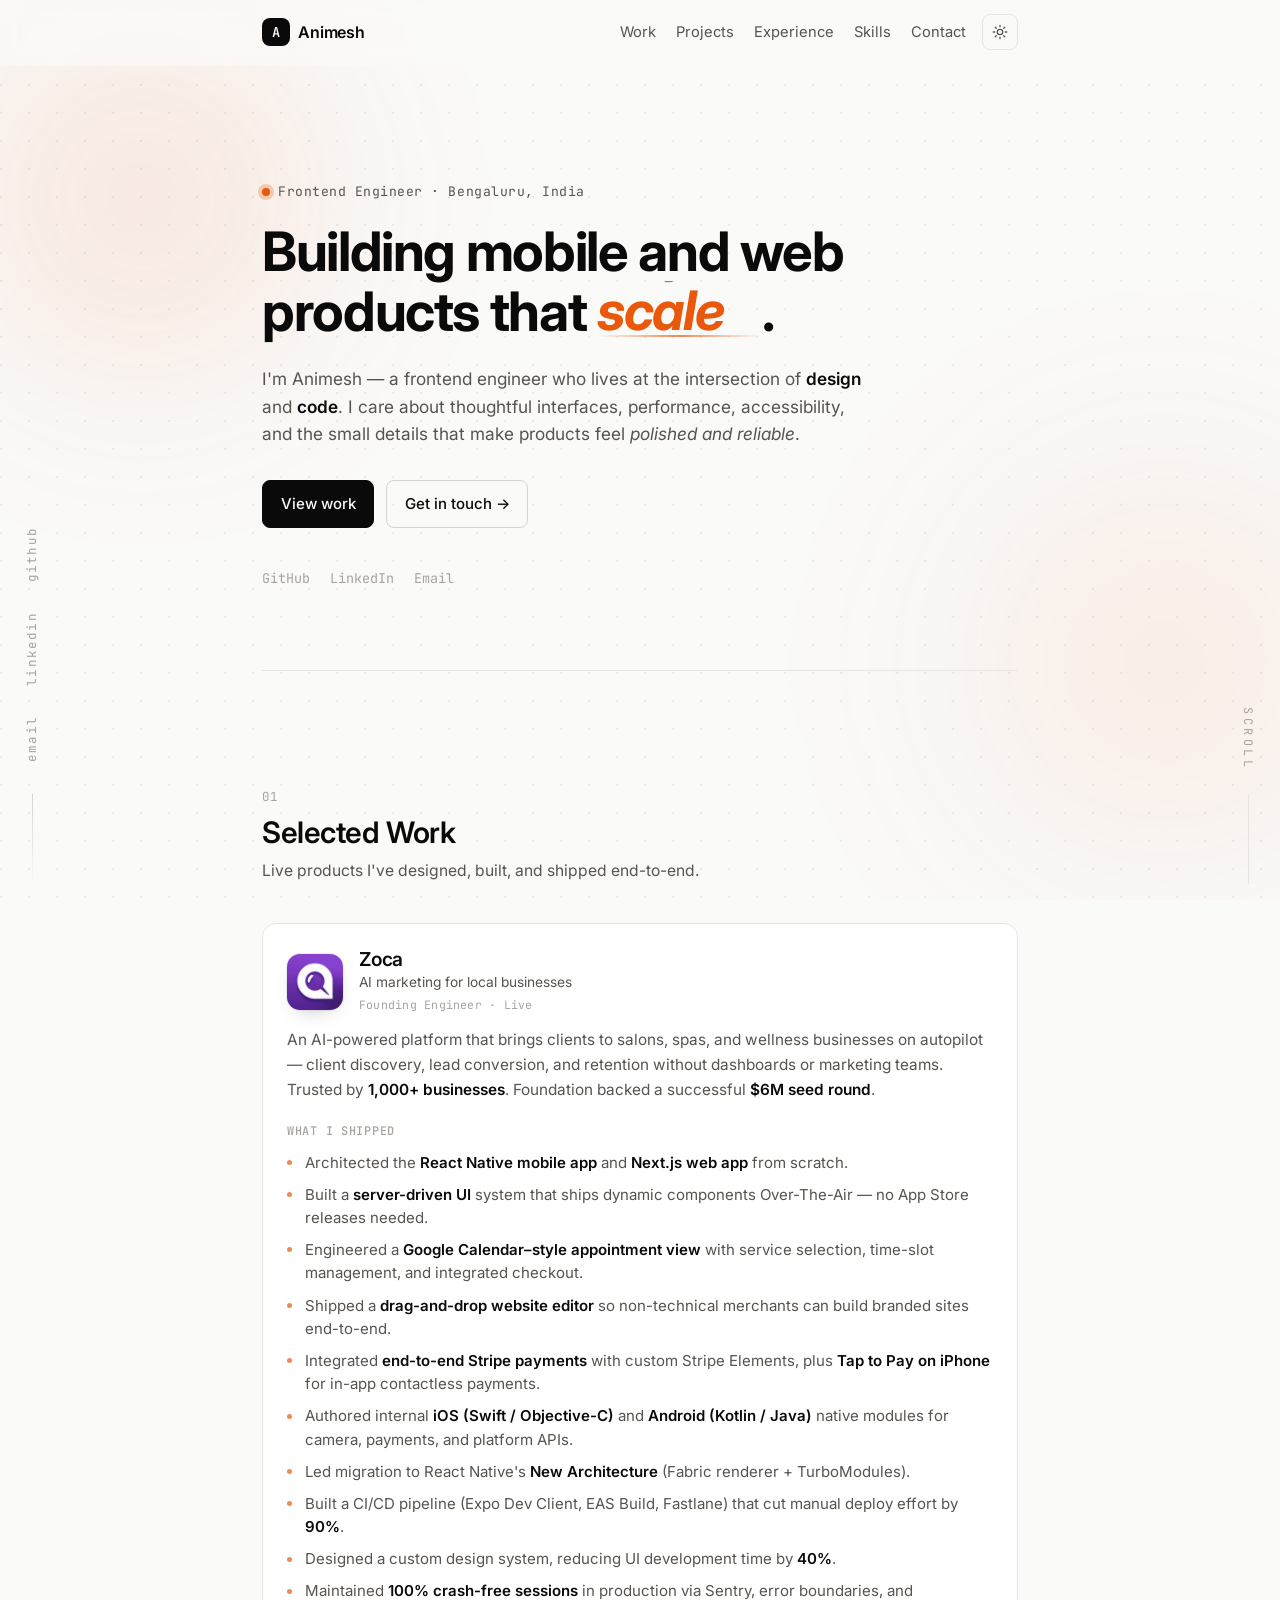
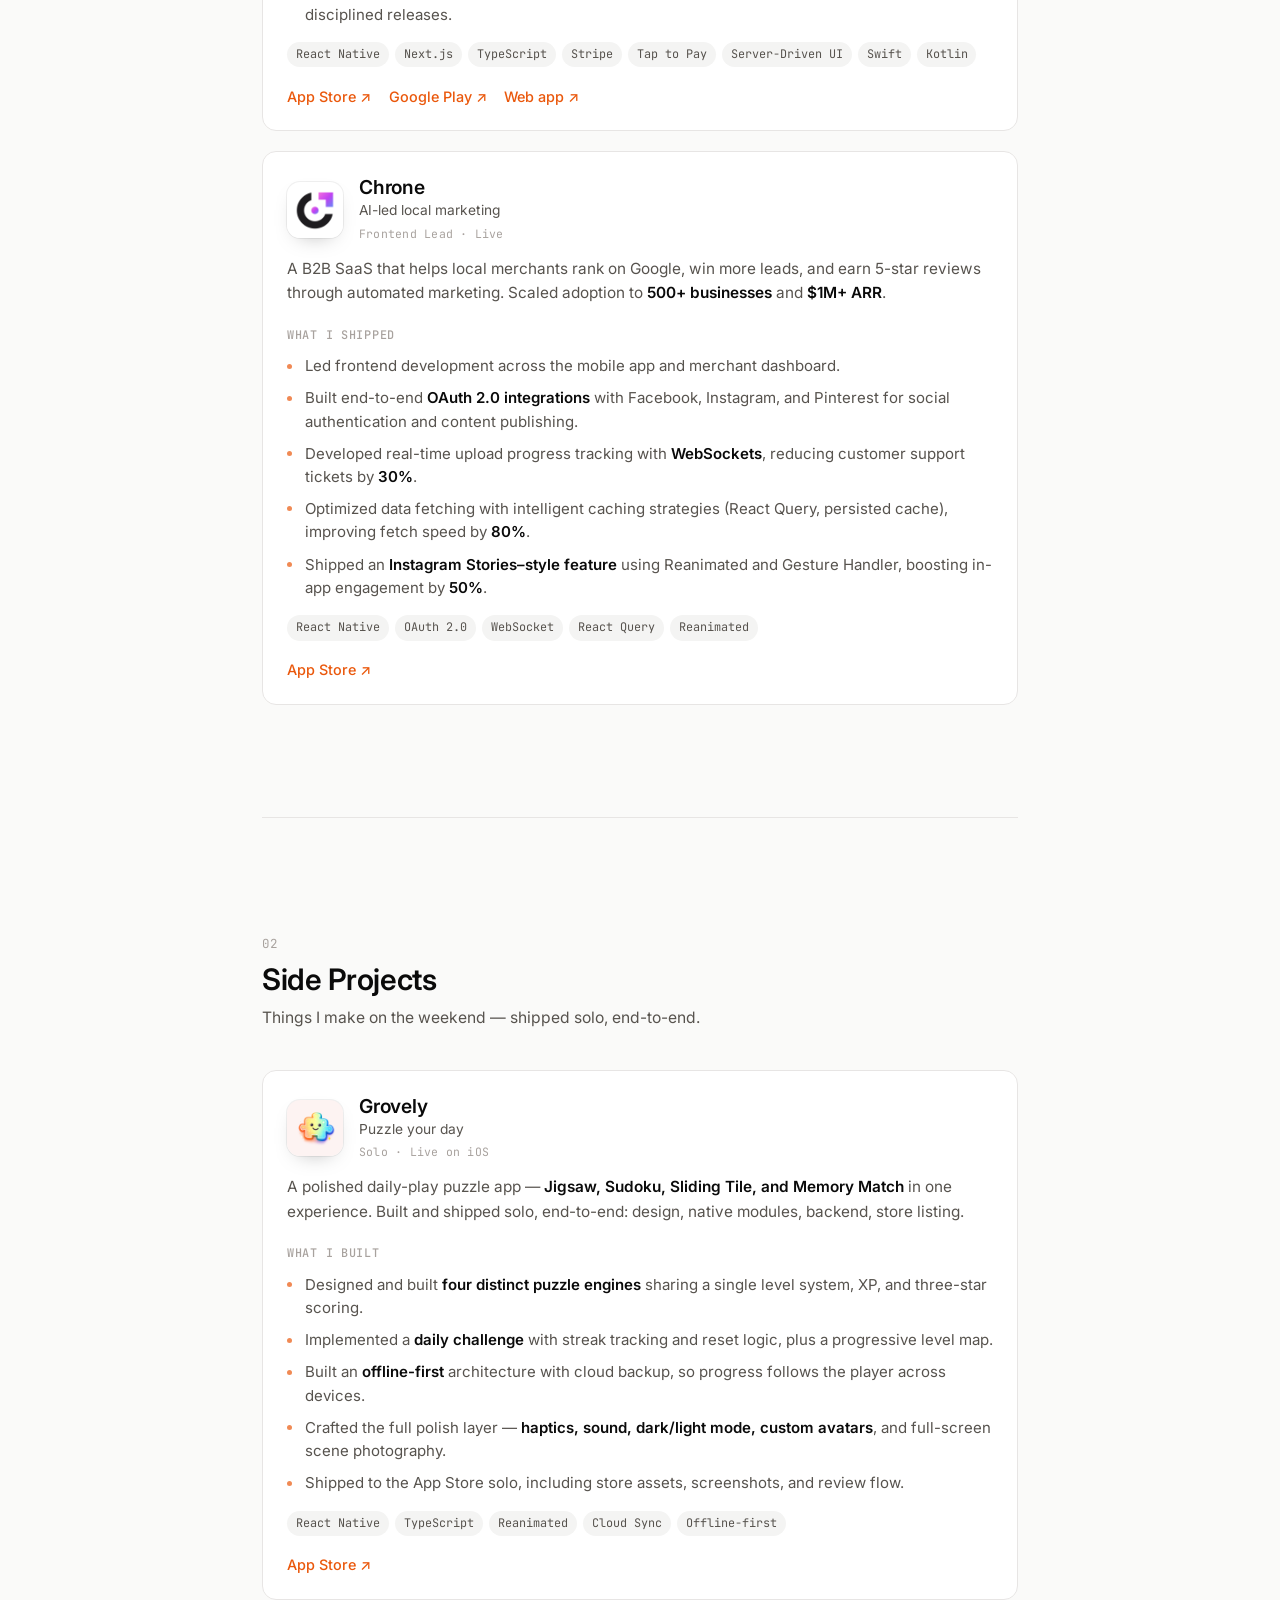
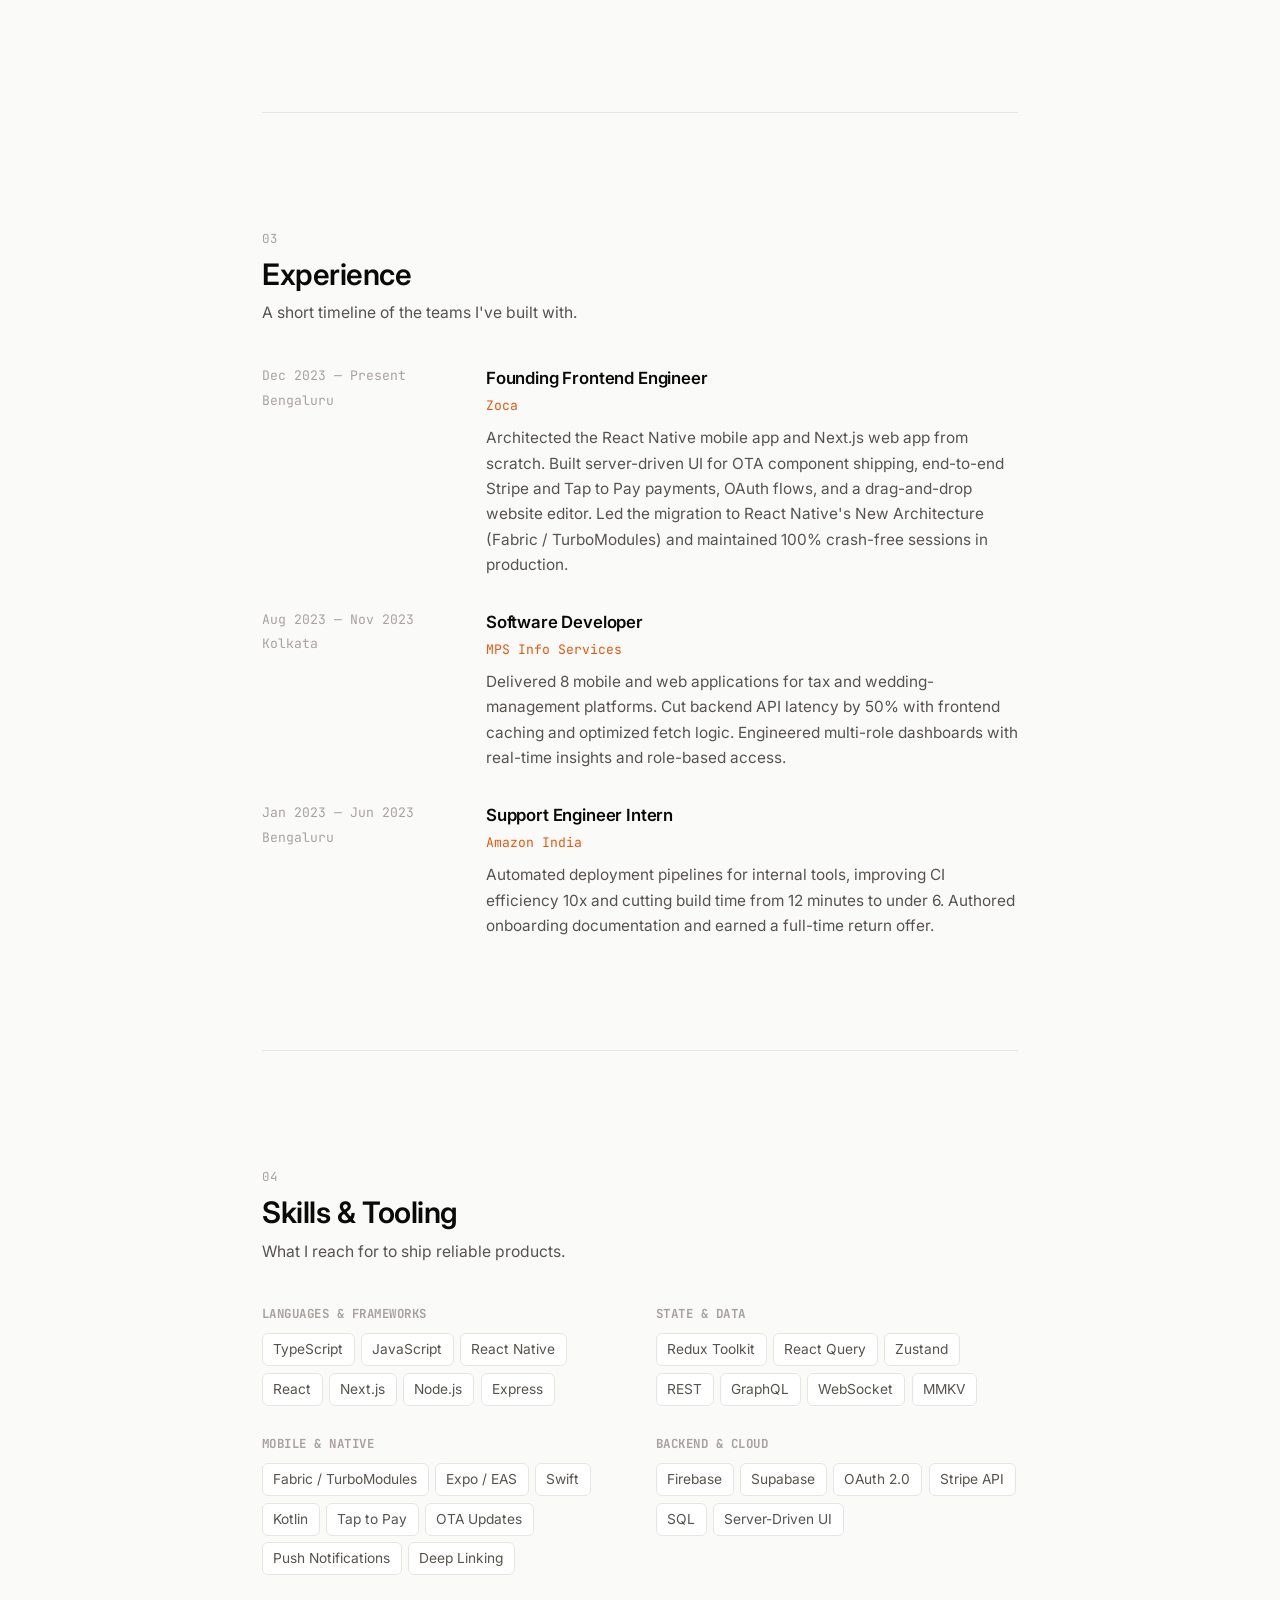
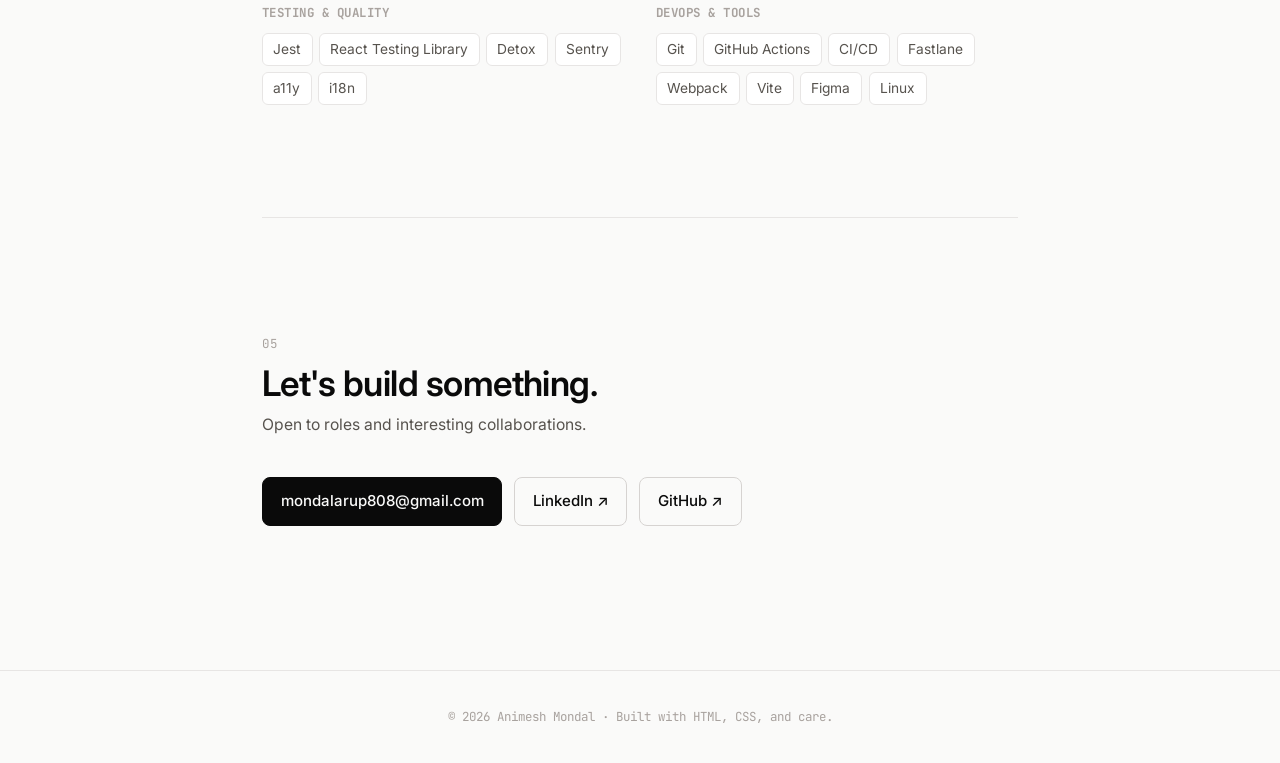
==== commit de8377b3: "Split Work and Side Projects; harden card header layout - Move Grovely from Work into a new "Side Pr" ====
--- a/index.html
+++ b/index.html
@@ -178,6 +178,7 @@
 
       <ul class="nav-links">
         <li><a href="#work">Work</a></li>
+        <li><a href="#projects">Projects</a></li>
         <li><a href="#experience">Experience</a></li>
         <li><a href="#skills">Skills</a></li>
         <li><a href="#contact">Contact</a></li>
@@ -299,14 +300,25 @@
             <a href="https://apps.apple.com/in/app/chrone-get-more-customers/id1610101236" target="_blank" rel="noopener">App Store ↗</a>
           </div>
         </article>
-
+      </div>
+    </section>
+
+    <!-- PROJECTS -->
+    <section id="projects" class="section reveal" aria-labelledby="projects-title">
+      <header class="section-header">
+        <span class="section-index">02</span>
+        <h2 id="projects-title" class="section-title">Side Projects</h2>
+        <p class="section-sub">Things I make on the weekend — shipped solo, end-to-end.</p>
+      </header>
+
+      <div class="cards">
         <article class="card">
           <div class="card-head">
             <img class="card-icon" src="assets/icons/grovely.png" alt="Grovely app icon" width="64" height="64" loading="lazy" decoding="async" />
             <div class="card-head-text">
               <h3 class="card-title">Grovely</h3>
               <p class="card-subtitle">Puzzle your day</p>
-              <span class="card-tag">Solo Project · Live</span>
+              <span class="card-tag">Solo · Live on iOS</span>
             </div>
           </div>
           <p class="card-desc">
@@ -335,7 +347,7 @@
     <!-- EXPERIENCE -->
     <section id="experience" class="section reveal" aria-labelledby="exp-title">
       <header class="section-header">
-        <span class="section-index">02</span>
+        <span class="section-index">03</span>
         <h2 id="exp-title" class="section-title">Experience</h2>
         <p class="section-sub">A short timeline of the teams I've built with.</p>
       </header>
@@ -388,7 +400,7 @@
     <!-- SKILLS -->
     <section id="skills" class="section reveal" aria-labelledby="skills-title">
       <header class="section-header">
-        <span class="section-index">03</span>
+        <span class="section-index">04</span>
         <h2 id="skills-title" class="section-title">Skills &amp; Tooling</h2>
         <p class="section-sub">What I reach for to ship reliable products.</p>
       </header>
@@ -436,7 +448,7 @@
     <!-- CONTACT -->
     <section id="contact" class="section section-contact reveal" aria-labelledby="contact-title">
       <header class="section-header">
-        <span class="section-index">04</span>
+        <span class="section-index">05</span>
         <h2 id="contact-title" class="section-title">Let's build something.</h2>
         <p class="section-sub">Open to roles and interesting collaborations.</p>
       </header>
--- a/styles.css
+++ b/styles.css
@@ -734,8 +734,11 @@
   min-width: 0;
   display: flex;
   flex-direction: column;
+  align-items: flex-start;
   gap: 0.15rem;
-}
+  text-align: left;
+}
+.card-head-text > * { width: auto; }
 .card-title {
   font-size: 1.2rem;
   font-weight: 600;
--- a/styles.css
+++ b/styles.css
@@ -734,8 +734,11 @@
   min-width: 0;
   display: flex;
   flex-direction: column;
+  align-items: flex-start;
   gap: 0.15rem;
-}
+  text-align: left;
+}
+.card-head-text > * { width: auto; }
 .card-title {
   font-size: 1.2rem;
   font-weight: 600;
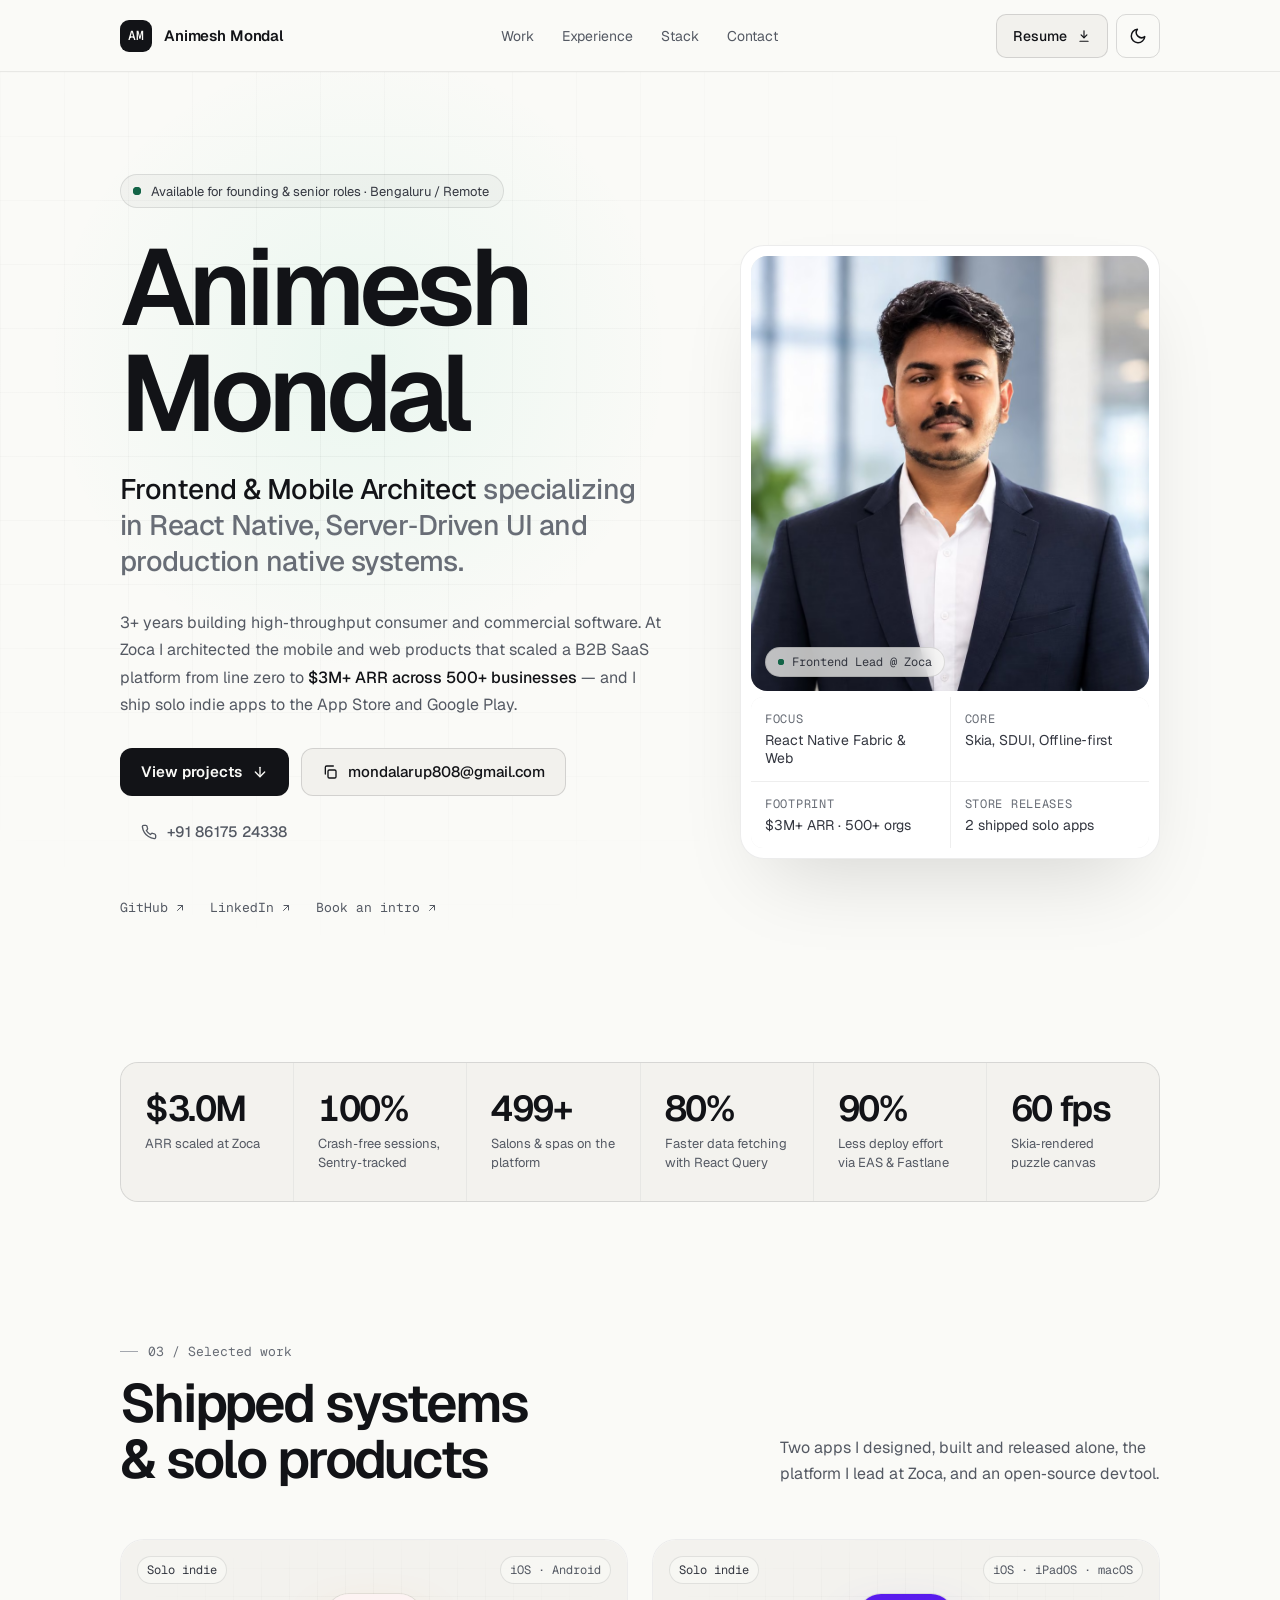
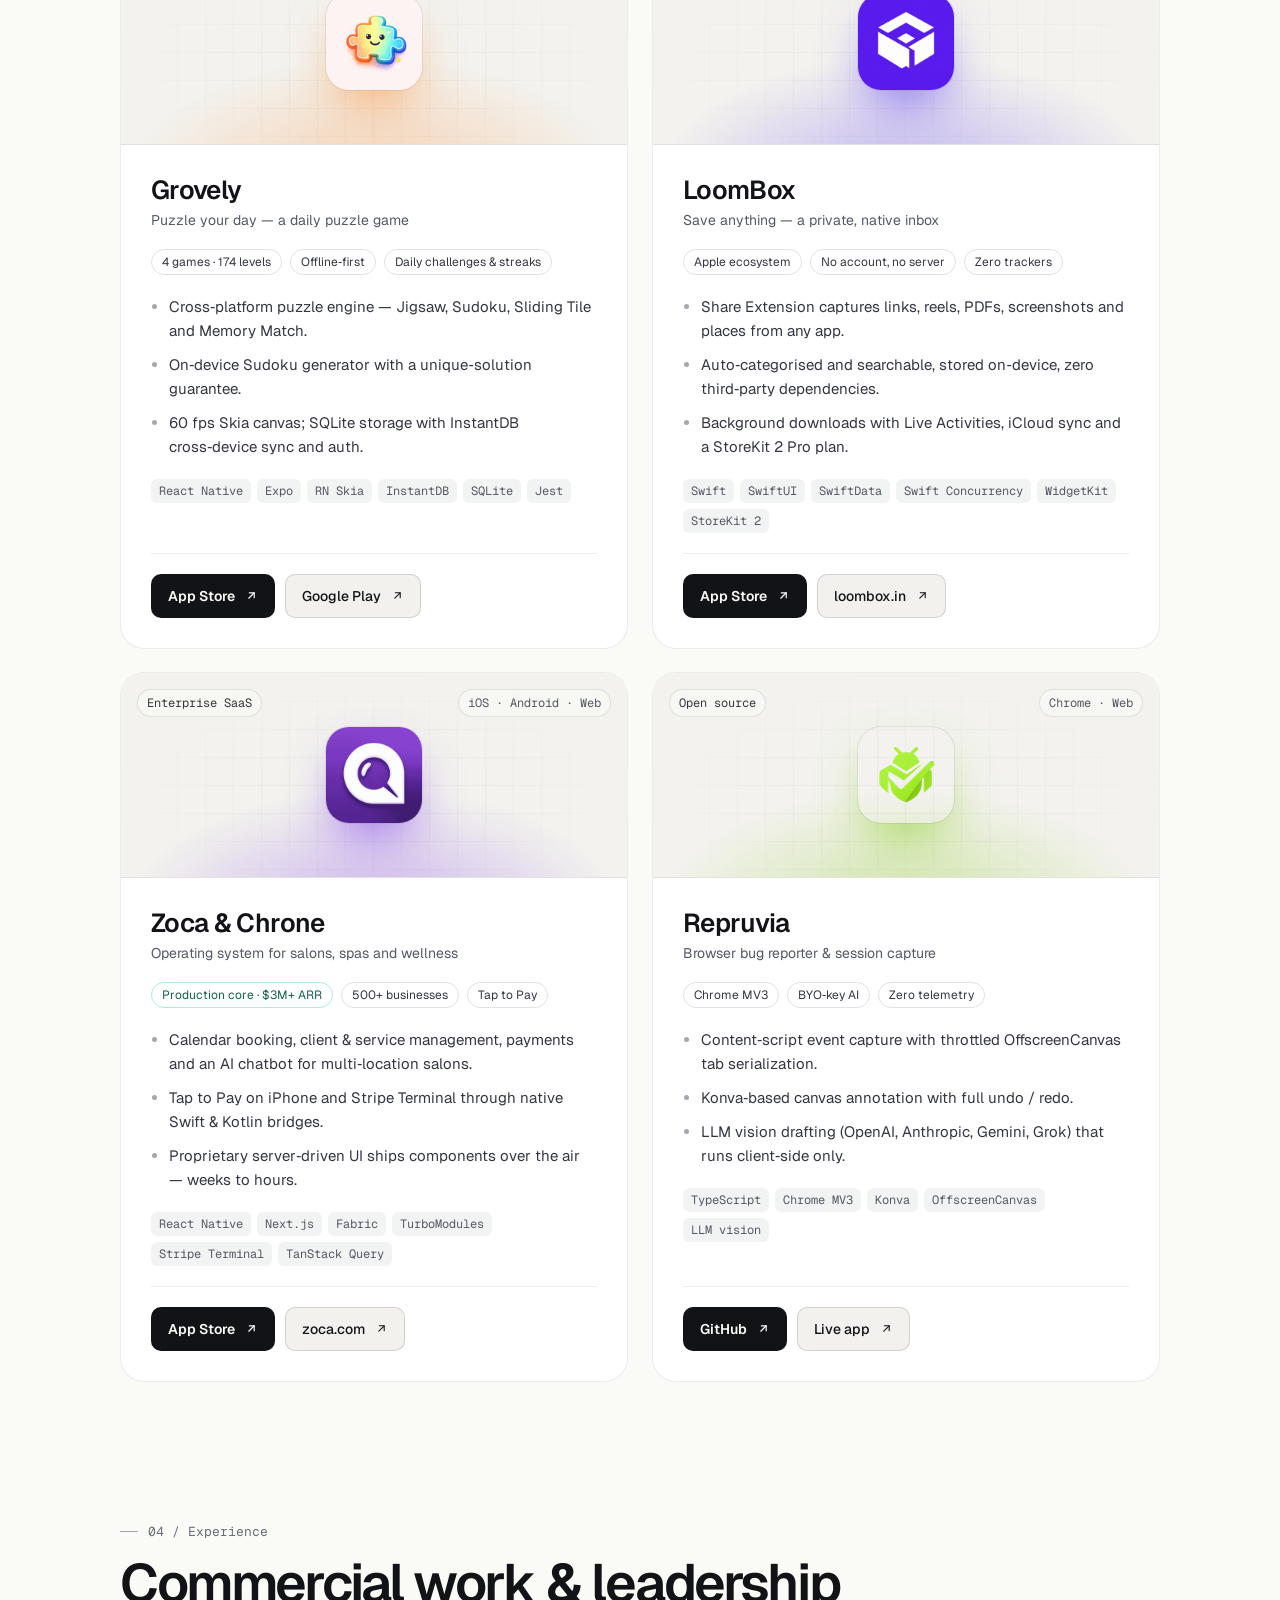
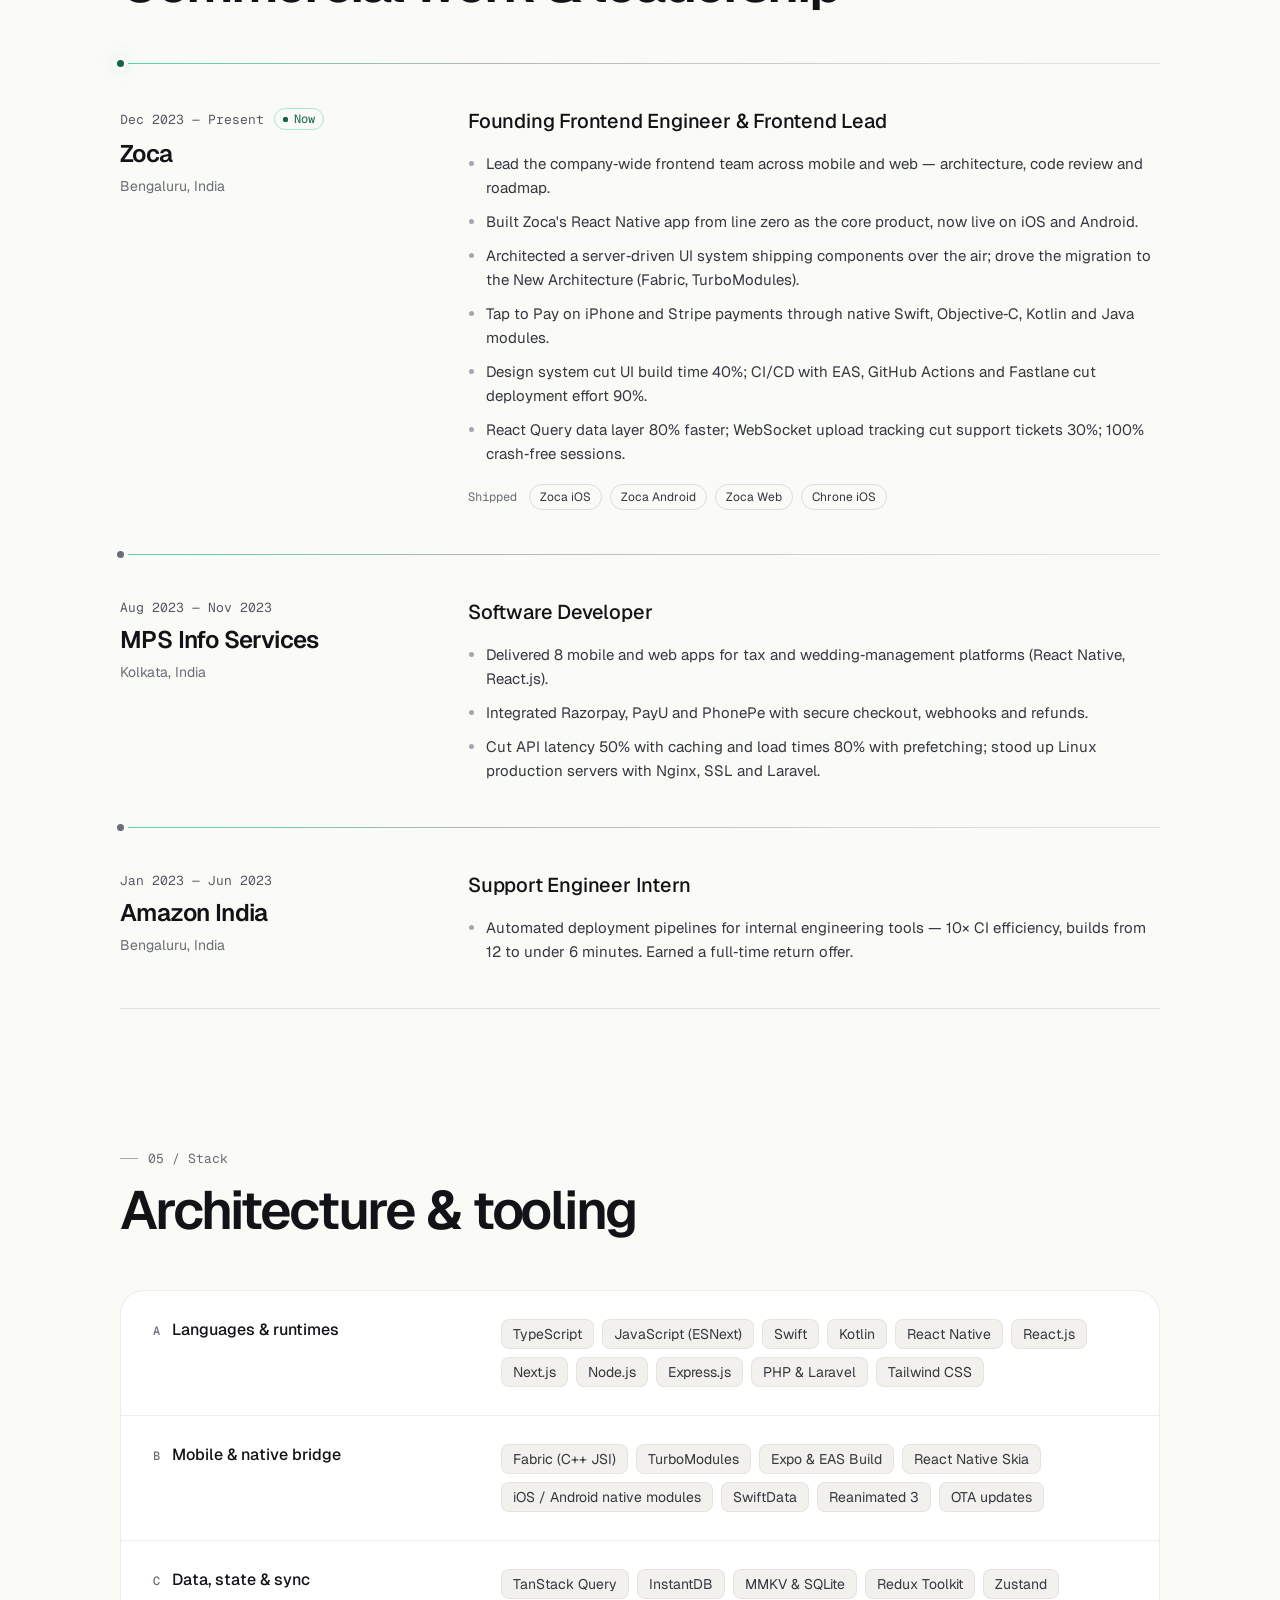
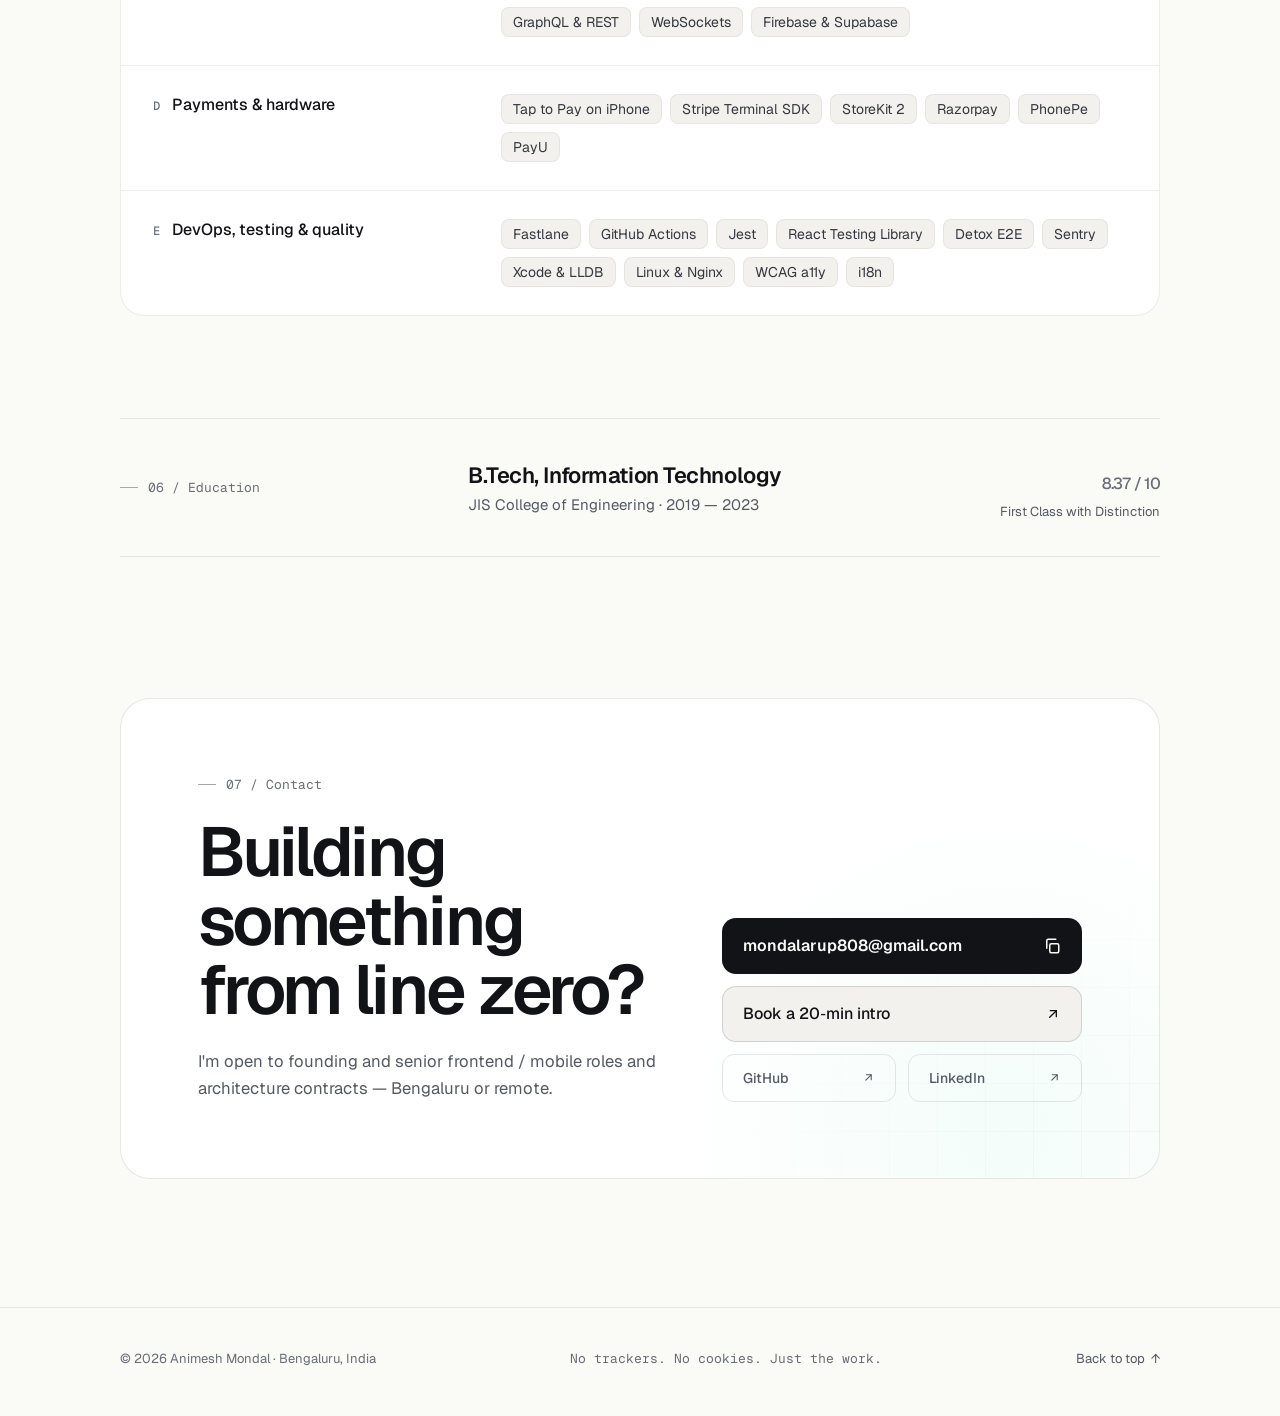
==== commit a6598c32: "Redesign portfolio with new design, motion, icons and SEO - Rebuild index/styles/script from the new" ====
--- a/index.html
+++ b/index.html
@@ -5,70 +5,89 @@
        Charset, viewport, primary metadata
        ==================================================== -->
   <meta charset="UTF-8" />
-  <meta http-equiv="X-UA-Compatible" content="IE=edge" />
-  <meta name="viewport" content="width=device-width, initial-scale=1.0, viewport-fit=cover" />
+  <meta name="viewport" content="width=device-width, initial-scale=1, viewport-fit=cover" />
+  <title>Animesh Mondal — Frontend &amp; Mobile Architect | React Native</title>
+  <meta name="description" content="Frontend &amp; Mobile Architect in Bengaluru building React Native, Server-Driven UI and native systems. Frontend Lead at Zoca ($3M+ ARR, 500+ businesses)." />
+  <meta name="author" content="Animesh Mondal" />
+  <meta name="keywords" content="Animesh Mondal, frontend architect, mobile architect, React Native developer, server-driven UI, React engineer, Swift, SwiftUI, Next.js developer, TypeScript, Bengaluru, Zoca, Grovely, LoomBox, Repruvia, portfolio" />
+  <meta name="robots" content="index, follow, max-image-preview:large, max-snippet:-1, max-video-preview:-1" />
+  <meta name="referrer" content="strict-origin-when-cross-origin" />
   <meta name="format-detection" content="telephone=no" />
-  <meta name="color-scheme" content="light dark" />
-  <meta name="theme-color" content="#fafaf9" media="(prefers-color-scheme: light)" />
-  <meta name="theme-color" content="#0b0b0c" media="(prefers-color-scheme: dark)" />
-
-  <title>Animesh Mondal — Frontend Engineer (React Native &amp; React)</title>
-  <meta name="description" content="Animesh Mondal is a frontend engineer in Bengaluru specializing in React Native and React. Founding engineer at Zoca; shipped mobile and web apps used by 500+ businesses." />
-  <meta name="keywords" content="Animesh Mondal, frontend engineer, React Native developer, React engineer, mobile engineer, Next.js developer, TypeScript, Bengaluru, Zoca, portfolio" />
-  <meta name="author" content="Animesh Mondal" />
-  <meta name="robots" content="index, follow, max-image-preview:large, max-snippet:-1, max-video-preview:-1" />
-  <meta name="googlebot" content="index, follow" />
-
-  <!-- Canonical -->
+  <meta name="color-scheme" content="dark light" />
+  <meta name="theme-color" content="#fafaf7" media="(prefers-color-scheme: light)" />
+  <meta name="theme-color" content="#0c0e12" media="(prefers-color-scheme: dark)" />
+  <meta name="application-name" content="Animesh Mondal" />
+  <meta name="apple-mobile-web-app-title" content="Animesh" />
+  <meta name="apple-mobile-web-app-status-bar-style" content="black-translucent" />
+  <meta name="mobile-web-app-capable" content="yes" />
+
   <link rel="canonical" href="https://leoanimesh.github.io/" />
+  <link rel="me" href="https://github.com/leoanimesh" />
+  <link rel="me" href="https://linkedin.com/in/leoanimesh" />
+  <link rel="sitemap" type="application/xml" href="/sitemap.xml" />
 
   <!-- ====================================================
-       Open Graph / Facebook
+       Open Graph (Facebook, LinkedIn, Slack, WhatsApp, iMessage)
        ==================================================== -->
-  <meta property="og:type" content="website" />
+  <meta property="og:type" content="profile" />
   <meta property="og:site_name" content="Animesh Mondal" />
   <meta property="og:locale" content="en_US" />
   <meta property="og:url" content="https://leoanimesh.github.io/" />
-  <meta property="og:title" content="Animesh Mondal — Frontend Engineer" />
-  <meta property="og:description" content="Frontend engineer in Bengaluru building production-grade React Native and React apps. Founding engineer at Zoca." />
+  <meta property="og:title" content="Animesh Mondal — Frontend &amp; Mobile Architect" />
+  <meta property="og:description" content="React Native, Server-Driven UI and production native systems. Frontend Lead at Zoca ($3M+ ARR, 500+ businesses) and solo builder of App Store apps." />
   <meta property="og:image" content="https://leoanimesh.github.io/og-image.png" />
   <meta property="og:image:secure_url" content="https://leoanimesh.github.io/og-image.png" />
   <meta property="og:image:type" content="image/png" />
   <meta property="og:image:width" content="1200" />
   <meta property="og:image:height" content="630" />
-  <meta property="og:image:alt" content="Animesh Mondal — Frontend Engineer specializing in React Native and React" />
+  <meta property="og:image:alt" content="Animesh Mondal, Frontend &amp; Mobile Architect: name card with portrait, AM monogram and headline metrics on a dark background" />
+  <meta property="profile:first_name" content="Animesh" />
+  <meta property="profile:last_name" content="Mondal" />
+  <meta property="profile:username" content="leoanimesh" />
 
   <!-- ====================================================
-       Twitter Card
+       Twitter / X card
        ==================================================== -->
   <meta name="twitter:card" content="summary_large_image" />
-  <meta name="twitter:url" content="https://leoanimesh.github.io/" />
-  <meta name="twitter:title" content="Animesh Mondal — Frontend Engineer" />
-  <meta name="twitter:description" content="Frontend engineer building production-grade React Native and React apps. Founding engineer at Zoca." />
+  <meta name="twitter:title" content="Animesh Mondal — Frontend &amp; Mobile Architect" />
+  <meta name="twitter:description" content="React Native, Server-Driven UI and production native systems. Frontend Lead at Zoca and solo builder of App Store apps." />
   <meta name="twitter:image" content="https://leoanimesh.github.io/og-image.png" />
-  <meta name="twitter:image:alt" content="Animesh Mondal — Frontend Engineer" />
+  <meta name="twitter:image:alt" content="Animesh Mondal, Frontend &amp; Mobile Architect: name card with portrait and AM monogram" />
   <meta name="twitter:creator" content="@leoanimesh" />
 
   <!-- ====================================================
-       Favicons + PWA manifest
+       Icons + PWA manifest
        ==================================================== -->
-  <link rel="icon" type="image/svg+xml" href="favicon.svg" />
-  <link rel="alternate icon" href="favicon.ico" />
+  <link rel="icon" href="favicon.ico" sizes="48x48" />
+  <link rel="icon" href="favicon.svg" type="image/svg+xml" />
   <link rel="apple-touch-icon" href="apple-touch-icon.png" />
   <link rel="manifest" href="manifest.webmanifest" />
 
+  <!-- Apply saved / system theme before first paint (no flash) -->
+  <script>
+    (function () {
+      try {
+        var t = localStorage.getItem('am.theme');
+        if (t !== 'light' && t !== 'dark') {
+          t = window.matchMedia && window.matchMedia('(prefers-color-scheme: light)').matches ? 'light' : 'dark';
+        }
+        document.documentElement.setAttribute('data-theme', t);
+      } catch (e) {}
+    })();
+  </script>
+
   <!-- ====================================================
-       Performance hints
+       Performance: connect early, fetch the LCP portrait first
        ==================================================== -->
   <link rel="preconnect" href="https://fonts.googleapis.com" />
   <link rel="preconnect" href="https://fonts.gstatic.com" crossorigin />
-  <link rel="dns-prefetch" href="https://fonts.googleapis.com" />
-  <link rel="preload" href="styles.css" as="style" />
-  <link href="https://fonts.googleapis.com/css2?family=Inter:wght@400;500;600;700&family=JetBrains+Mono:wght@400;500&display=swap" rel="stylesheet" />
+  <link rel="preload" as="image" href="assets/img/animesh-mondal.avif" type="image/avif" fetchpriority="high" />
+  <link rel="stylesheet" href="https://fonts.googleapis.com/css2?family=Geist:wght@400;500;600;700&amp;family=Geist+Mono:wght@400;500&amp;display=swap" />
   <link rel="stylesheet" href="styles.css" />
 
   <!-- ====================================================
-       Structured data — Person + WebSite (JSON-LD)
+       Structured data (JSON-LD): Person, Organization, WebSite,
+       ProfilePage and the selected work as SoftwareApplication.
        ==================================================== -->
   <script type="application/ld+json">
   {
@@ -78,11 +97,13 @@
         "@type": "Person",
         "@id": "https://leoanimesh.github.io/#person",
         "name": "Animesh Mondal",
+        "givenName": "Animesh",
+        "familyName": "Mondal",
         "alternateName": "leoanimesh",
         "url": "https://leoanimesh.github.io/",
-        "image": "https://leoanimesh.github.io/og-image.png",
-        "jobTitle": "Frontend Engineer",
-        "description": "Frontend engineer specializing in React Native and React. Founding engineer at Zoca.",
+        "image": { "@id": "https://leoanimesh.github.io/#portrait" },
+        "jobTitle": "Frontend & Mobile Architect",
+        "description": "Frontend & Mobile Architect specializing in React Native, Server-Driven UI and production native systems. Founding Frontend Engineer and Frontend Lead at Zoca.",
         "email": "mailto:mondalarup808@gmail.com",
         "telephone": "+91-86175-24338",
         "address": {
@@ -91,29 +112,27 @@
           "addressRegion": "Karnataka",
           "addressCountry": "IN"
         },
-        "worksFor": {
-          "@type": "Organization",
-          "name": "Zoca",
-          "url": "https://www.zoca.com/"
-        },
+        "worksFor": { "@id": "https://leoanimesh.github.io/#zoca" },
         "alumniOf": {
           "@type": "CollegeOrUniversity",
           "name": "JIS College of Engineering"
         },
         "knowsAbout": [
           "React Native",
+          "React Native New Architecture (Fabric, TurboModules)",
+          "Server-Driven UI",
           "React",
+          "Next.js",
           "TypeScript",
-          "Next.js",
-          "JavaScript",
-          "Mobile Development",
-          "Frontend Architecture",
-          "Server-Driven UI",
-          "Stripe Payments",
-          "Native Module Development",
-          "Performance Optimization",
-          "Accessibility",
-          "CI/CD"
+          "Swift",
+          "SwiftUI",
+          "Kotlin",
+          "React Native Skia",
+          "Offline-first apps",
+          "Tap to Pay on iPhone",
+          "Stripe Terminal",
+          "CI/CD",
+          "Accessibility"
         ],
         "sameAs": [
           "https://github.com/leoanimesh",
@@ -121,350 +140,480 @@
         ]
       },
       {
+        "@type": "Organization",
+        "@id": "https://leoanimesh.github.io/#zoca",
+        "name": "Zoca",
+        "url": "https://zoca.com/"
+      },
+      {
+        "@type": "ImageObject",
+        "@id": "https://leoanimesh.github.io/#portrait",
+        "url": "https://leoanimesh.github.io/assets/img/animesh-mondal.jpg",
+        "contentUrl": "https://leoanimesh.github.io/assets/img/animesh-mondal.jpg",
+        "width": 900,
+        "height": 1062,
+        "caption": "Portrait of Animesh Mondal"
+      },
+      {
+        "@type": "ImageObject",
+        "@id": "https://leoanimesh.github.io/#ogimage",
+        "url": "https://leoanimesh.github.io/og-image.png",
+        "contentUrl": "https://leoanimesh.github.io/og-image.png",
+        "width": 1200,
+        "height": 630,
+        "caption": "Animesh Mondal — Frontend & Mobile Architect"
+      },
+      {
         "@type": "WebSite",
         "@id": "https://leoanimesh.github.io/#website",
         "url": "https://leoanimesh.github.io/",
-        "name": "Animesh Mondal — Portfolio",
-        "description": "Portfolio of Animesh Mondal, a frontend engineer building production-grade React Native and React applications.",
-        "inLanguage": "en-US",
+        "name": "Animesh Mondal",
+        "alternateName": "Animesh Mondal — Portfolio",
+        "description": "Portfolio of Animesh Mondal, a Frontend & Mobile Architect building React Native, web and native Apple apps.",
+        "inLanguage": "en",
+        "author": { "@id": "https://leoanimesh.github.io/#person" },
         "publisher": { "@id": "https://leoanimesh.github.io/#person" }
       },
       {
         "@type": "ProfilePage",
         "@id": "https://leoanimesh.github.io/#profilepage",
         "url": "https://leoanimesh.github.io/",
-        "name": "Animesh Mondal — Frontend Engineer",
+        "name": "Animesh Mondal — Frontend & Mobile Architect",
         "isPartOf": { "@id": "https://leoanimesh.github.io/#website" },
         "about": { "@id": "https://leoanimesh.github.io/#person" },
-        "primaryImageOfPage": "https://leoanimesh.github.io/og-image.png",
-        "inLanguage": "en-US"
+        "mainEntity": { "@id": "https://leoanimesh.github.io/#person" },
+        "primaryImageOfPage": { "@id": "https://leoanimesh.github.io/#ogimage" },
+        "hasPart": { "@id": "https://leoanimesh.github.io/#work" },
+        "dateModified": "2026-09-24",
+        "inLanguage": "en"
+      },
+      {
+        "@type": "ItemList",
+        "@id": "https://leoanimesh.github.io/#work",
+        "name": "Selected work",
+        "numberOfItems": 4,
+        "itemListElement": [
+          {
+            "@type": "ListItem",
+            "position": 1,
+            "item": {
+              "@type": "SoftwareApplication",
+              "name": "Grovely",
+              "alternateName": "Grovely: Puzzle your day",
+              "description": "A daily puzzle game with Jigsaw, Sudoku, Sliding Tile and Memory Match: 4 games, 174 levels, offline-first, with daily challenges and streaks.",
+              "applicationCategory": "GameApplication",
+              "operatingSystem": "iOS, Android",
+              "url": "https://apps.apple.com/us/app/grovely-puzzle-your-day/id6768094592",
+              "sameAs": ["https://play.google.com/store/apps/details?id=com.grovely"],
+              "image": "https://leoanimesh.github.io/assets/icons/grovely.png",
+              "author": { "@id": "https://leoanimesh.github.io/#person" }
+            }
+          },
+          {
+            "@type": "ListItem",
+            "position": 2,
+            "item": {
+              "@type": "SoftwareApplication",
+              "name": "LoomBox",
+              "alternateName": "LoomBox: Save anything",
+              "description": "A private, native inbox for links, reels, PDFs, screenshots and places. Stored on-device with no account, no server and zero trackers.",
+              "applicationCategory": "UtilitiesApplication",
+              "operatingSystem": "iOS, iPadOS, macOS",
+              "url": "https://loombox.in",
+              "installUrl": "https://apps.apple.com/us/app/loombox-save-anything/id6770147676",
+              "image": "https://leoanimesh.github.io/assets/icons/loombox.png",
+              "author": { "@id": "https://leoanimesh.github.io/#person" }
+            }
+          },
+          {
+            "@type": "ListItem",
+            "position": 3,
+            "item": {
+              "@type": "SoftwareApplication",
+              "name": "Zoca",
+              "description": "Operating system for salons, spas and wellness businesses: calendar booking, client and service management, payments with Tap to Pay, and an AI chatbot.",
+              "applicationCategory": "BusinessApplication",
+              "operatingSystem": "iOS, Android, Web",
+              "url": "https://zoca.com",
+              "installUrl": "https://apps.apple.com/us/app/zoca-grow-your-local-business/id6738140998",
+              "image": "https://leoanimesh.github.io/assets/icons/zoca.png",
+              "publisher": { "@id": "https://leoanimesh.github.io/#zoca" },
+              "contributor": { "@id": "https://leoanimesh.github.io/#person" }
+            }
+          },
+          {
+            "@type": "ListItem",
+            "position": 4,
+            "item": {
+              "@type": "SoftwareApplication",
+              "name": "Repruvia",
+              "description": "Open-source browser bug reporter and session capture for Chrome, with canvas annotation and client-side LLM vision drafting.",
+              "applicationCategory": "DeveloperApplication",
+              "operatingSystem": "Chrome",
+              "url": "https://repruvia.github.io",
+              "sameAs": ["https://github.com/repruvia/repruvia.github.io"],
+              "image": "https://leoanimesh.github.io/assets/icons/repruvia.png",
+              "author": { "@id": "https://leoanimesh.github.io/#person" }
+            }
+          }
+        ]
       }
     ]
   }
   </script>
 </head>
 <body>
-  <a class="skip-link" href="#main">Skip to main content</a>
-
-  <!-- Ambient background blobs + global cursor spotlight -->
-  <div class="ambient" aria-hidden="true">
-    <span class="blob blob-1"></span>
-    <span class="blob blob-2"></span>
-    <div class="cursor-spotlight"></div>
-  </div>
-
-  <!-- Left rail: vertical social links -->
-  <aside class="rail rail-left" aria-hidden="true">
-    <ul class="rail-socials">
-      <li><a href="https://github.com/leoanimesh" target="_blank" rel="noopener">github</a></li>
-      <li><a href="https://linkedin.com/in/leoanimesh" target="_blank" rel="noopener">linkedin</a></li>
-      <li><a href="mailto:mondalarup808@gmail.com">email</a></li>
-    </ul>
-    <span class="rail-line"></span>
-  </aside>
-
-  <!-- Right rail: signature + scroll progress -->
-  <aside class="rail rail-right" aria-hidden="true">
-    <span class="rail-text">scroll</span>
-    <span class="rail-progress"><span class="rail-progress-fill"></span></span>
-  </aside>
-
-  <header class="site-header" role="banner">
-    <nav class="nav" aria-label="Primary">
-      <a href="#" class="brand" aria-label="Animesh Mondal — home">
-        <span class="brand-mark" aria-hidden="true">A</span>
-        <span class="brand-name">Animesh</span>
+<div class="pf" id="pf">
+
+  <a class="skip" href="#main">Skip to content</a>
+
+  <!-- 00 NAV -->
+  <header class="nav">
+    <a class="brand" href="#top" aria-label="Animesh Mondal, back to top">
+      <span class="mark" aria-hidden="true">AM</span>
+      <span class="brandname">Animesh Mondal</span>
+    </a>
+    <nav class="navlinks" aria-label="Primary">
+      <a class="nl" href="#work" data-nav="work">Work</a>
+      <a class="nl" href="#experience" data-nav="experience">Experience</a>
+      <a class="nl" href="#stack" data-nav="stack">Stack</a>
+      <a class="nl" href="#contact" data-nav="contact">Contact</a>
+    </nav>
+    <div class="navright">
+      <a class="btn btn-secondary btn-sm resume" data-magnetic href="assets/Animesh-Mondal-Resume.pdf" download="Animesh-Mondal-Resume.pdf" aria-label="Resume (PDF)"><span class="t">Resume</span>
+        <svg class="i-down" width="14" height="14" viewBox="0 0 24 24" fill="none" stroke="currentColor" stroke-width="2" stroke-linecap="round" stroke-linejoin="round" aria-hidden="true"><path d="M12 3v12"/><path d="M7 10l5 5 5-5"/><path d="M5 21h14"/></svg>
       </a>
-
-      <ul class="nav-links">
-        <li><a href="#work">Work</a></li>
-        <li><a href="#projects">Projects</a></li>
-        <li><a href="#experience">Experience</a></li>
-        <li><a href="#skills">Skills</a></li>
-        <li><a href="#contact">Contact</a></li>
-      </ul>
-
-      <button id="theme-toggle" class="theme-toggle" type="button" aria-label="Toggle color theme">
-        <svg class="icon icon-sun" viewBox="0 0 24 24" fill="none" stroke="currentColor" stroke-width="2" stroke-linecap="round" stroke-linejoin="round" aria-hidden="true">
-          <circle cx="12" cy="12" r="4"/><path d="M12 2v2M12 20v2M4.93 4.93l1.41 1.41M17.66 17.66l1.41 1.41M2 12h2M20 12h2M4.93 19.07l1.41-1.41M17.66 6.34l1.41-1.41"/>
-        </svg>
-        <svg class="icon icon-moon" viewBox="0 0 24 24" fill="none" stroke="currentColor" stroke-width="2" stroke-linecap="round" stroke-linejoin="round" aria-hidden="true">
-          <path d="M21 12.79A9 9 0 1 1 11.21 3 7 7 0 0 0 21 12.79z"/>
-        </svg>
+      <button class="themebtn" id="theme-toggle" type="button" data-magnetic aria-label="Switch to light theme" title="Switch to light theme">
+        <svg class="i-sun" width="18" height="18" viewBox="0 0 24 24" fill="none" stroke="currentColor" stroke-width="2" stroke-linecap="round" stroke-linejoin="round" aria-hidden="true"><circle cx="12" cy="12" r="4"/><path d="M12 2v2"/><path d="M12 20v2"/><path d="M4.9 4.9l1.4 1.4"/><path d="M17.7 17.7l1.4 1.4"/><path d="M2 12h2"/><path d="M20 12h2"/><path d="M4.9 19.1l1.4-1.4"/><path d="M17.7 6.3l1.4-1.4"/></svg>
+        <svg class="i-moon" width="18" height="18" viewBox="0 0 24 24" fill="none" stroke="currentColor" stroke-width="2" stroke-linecap="round" stroke-linejoin="round" aria-hidden="true"><path d="M21 12.8A9 9 0 1 1 11.2 3a7 7 0 0 0 9.8 9.8z"/></svg>
       </button>
+      <button class="menubtn" id="menu-toggle" type="button" aria-label="Open menu" aria-expanded="false" aria-controls="mmenu">
+        <svg class="i-burger" width="18" height="18" viewBox="0 0 24 24" fill="none" stroke="currentColor" stroke-width="2" stroke-linecap="round" aria-hidden="true"><path class="b1" d="M4 8h16"/><path class="b2" d="M4 16h16"/></svg>
+      </button>
+    </div>
+    <nav class="mmenu" id="mmenu" aria-label="Mobile" hidden>
+      <a href="#work">Work <span class="mono">03</span></a>
+      <a href="#experience">Experience <span class="mono">04</span></a>
+      <a href="#stack">Stack <span class="mono">05</span></a>
+      <a href="#contact">Contact <span class="mono">07</span></a>
     </nav>
+    <div class="progress" id="progress" aria-hidden="true"></div>
   </header>
 
   <main id="main">
-    <!-- HERO -->
-    <section class="hero reveal" aria-labelledby="hero-title">
-      <p class="eyebrow">Frontend Engineer · Bengaluru, India</p>
-      <h1 id="hero-title" class="hero-title">
-        Building mobile and web products that
-        <span class="word-rotator" aria-live="polite">
-          <span class="word-rotator-inner">
-            <em data-word>ship</em>
-            <em data-word>scale</em>
-            <em data-word>delight</em>
-            <em data-word>last</em>
-          </span>
-        </span>.
-      </h1>
-      <p class="hero-lead">
-        I'm Animesh — a frontend engineer who lives at the intersection of <strong>design</strong> and <strong>code</strong>. I care about thoughtful interfaces, performance, accessibility, and the small details that make products feel <em>polished and reliable</em>.
-      </p>
-      <div class="hero-actions">
-        <a class="btn btn-primary" href="#work">View work</a>
-        <a class="btn btn-ghost" href="mailto:mondalarup808@gmail.com">Get in touch →</a>
-      </div>
-
-      <ul class="hero-meta" aria-label="Quick links">
-        <li><a href="https://github.com/leoanimesh" target="_blank" rel="noopener">GitHub</a></li>
-        <li><a href="https://linkedin.com/in/leoanimesh" target="_blank" rel="noopener">LinkedIn</a></li>
-        <li><a href="mailto:mondalarup808@gmail.com">Email</a></li>
+    <!-- 01 HERO -->
+    <section id="top" class="hero" data-spot aria-labelledby="hero-name">
+      <div class="hero-grid" aria-hidden="true"></div>
+      <div class="hero-spot" aria-hidden="true"></div>
+      <div class="hero-copy">
+        <p class="badge rise" style="--d: 0ms"><span class="dot" aria-hidden="true"></span><span class="long">Available for founding &amp; senior roles · Bengaluru / Remote</span><span class="short">Open to founding &amp; senior roles</span></p>
+        <div class="hero-head">
+          <h1 class="name" id="hero-name"><span class="line"><span style="animation-delay: 80ms">Animesh</span></span> <span class="line"><span style="animation-delay: 180ms">Mondal</span></span></h1>
+          <p class="role rise" style="--d: 340ms">Frontend &amp; Mobile Architect <span>specializing in React Native, Server‑Driven UI and production native systems.</span></p>
+        </div>
+        <p class="lede rise" style="--d: 440ms">3+ years building high‑throughput consumer and commercial software. At Zoca I architected the mobile and web products that scaled a B2B SaaS platform from line zero to <strong>$3M+ ARR across 500+ businesses</strong> — and I ship solo indie apps to the App Store and Google Play.</p>
+        <div class="actions rise" style="--d: 540ms">
+          <a class="btn btn-primary" href="#work" data-magnetic>View projects
+            <svg class="i-down" width="16" height="16" viewBox="0 0 24 24" fill="none" stroke="currentColor" stroke-width="2" stroke-linecap="round" stroke-linejoin="round" aria-hidden="true"><path d="M12 5v14"/><path d="M19 12l-7 7-7-7"/></svg>
+          </a>
+          <button class="btn btn-secondary" type="button" data-copy-email data-magnetic aria-label="Copy email address mondalarup808@gmail.com">
+            <span class="swap" aria-hidden="true"><svg class="i-copy" width="16" height="16" viewBox="0 0 24 24" fill="none" stroke="currentColor" stroke-width="2" stroke-linecap="round" stroke-linejoin="round"><rect x="9" y="9" width="12" height="12" rx="2"/><path d="M5 15V5a2 2 0 0 1 2-2h10"/></svg><svg class="i-check" width="16" height="16" viewBox="0 0 24 24" fill="none" stroke="currentColor" stroke-width="2.4" stroke-linecap="round" stroke-linejoin="round"><path pathLength="1" d="M20 6L9 17l-5-5"/></svg></span>
+            <span class="long" data-email-long>mondalarup808@gmail.com</span><span class="short" data-email-short>Copy email</span>
+          </button>
+          <a class="btn btn-ghost" href="tel:+918617524338" data-magnetic>
+            <svg width="16" height="16" viewBox="0 0 24 24" fill="none" stroke="currentColor" stroke-width="2" stroke-linecap="round" stroke-linejoin="round" aria-hidden="true"><path d="M22 16.9v3a2 2 0 0 1-2.2 2 19.8 19.8 0 0 1-8.6-3.1 19.5 19.5 0 0 1-6-6A19.8 19.8 0 0 1 2.1 4.2 2 2 0 0 1 4.1 2h3a2 2 0 0 1 2 1.7c.1.9.4 1.8.7 2.7a2 2 0 0 1-.5 2.1L8 9.8a16 16 0 0 0 6 6l1.3-1.3a2 2 0 0 1 2.1-.4c.9.3 1.8.6 2.7.7a2 2 0 0 1 1.7 2z"/></svg>
+            <span class="long">+91 86175 24338</span><span class="short">Call</span>
+          </a>
+        </div>
+        <div class="socials mono rise" style="--d: 640ms">
+          <a href="https://github.com/leoanimesh" target="_blank" rel="noopener me">GitHub <svg width="12" height="12" viewBox="0 0 24 24" fill="none" stroke="currentColor" stroke-width="2" stroke-linecap="round" stroke-linejoin="round" aria-hidden="true"><path d="M7 17L17 7"/><path d="M8 7h9v9"/></svg></a>
+          <a href="https://linkedin.com/in/leoanimesh" target="_blank" rel="noopener me">LinkedIn <svg width="12" height="12" viewBox="0 0 24 24" fill="none" stroke="currentColor" stroke-width="2" stroke-linecap="round" stroke-linejoin="round" aria-hidden="true"><path d="M7 17L17 7"/><path d="M8 7h9v9"/></svg></a>
+          <a href="https://calendar.app.google/EsqbZ9VxR6YqYFPp9" target="_blank" rel="noopener noreferrer">Book an intro <svg width="12" height="12" viewBox="0 0 24 24" fill="none" stroke="currentColor" stroke-width="2" stroke-linecap="round" stroke-linejoin="round" aria-hidden="true"><path d="M7 17L17 7"/><path d="M8 7h9v9"/></svg></a>
+        </div>
+      </div>
+
+      <div class="pcard" data-tilt>
+        <div class="photo">
+          <picture>
+            <source srcset="assets/img/animesh-mondal.avif" type="image/avif" />
+            <source srcset="assets/img/animesh-mondal.webp" type="image/webp" />
+            <img src="assets/img/animesh-mondal.jpg" alt="Portrait of Animesh Mondal in a navy suit" width="420" height="480" fetchpriority="high" decoding="async" />
+          </picture>
+          <div class="glare" aria-hidden="true"></div>
+          <div class="ptag mono"><span class="dot dot-sm" aria-hidden="true"></span>Frontend Lead @ Zoca</div>
+        </div>
+        <dl class="facts">
+          <div class="fact"><dt class="k mono">Focus</dt><dd class="v">React Native Fabric &amp; Web</dd></div>
+          <div class="fact"><dt class="k mono">Core</dt><dd class="v">Skia, SDUI, Offline‑first</dd></div>
+          <div class="fact"><dt class="k mono">Footprint</dt><dd class="v">$3M+ ARR · 500+ orgs</dd></div>
+          <div class="fact"><dt class="k mono">Store releases</dt><dd class="v">2 shipped solo apps</dd></div>
+        </dl>
+      </div>
+    </section>
+
+    <!-- 02 METRICS -->
+    <section class="metrics-wrap" aria-label="Key metrics">
+      <ul class="metrics" id="metrics">
+        <li class="metric"><span class="n" data-count="3" data-prefix="$" data-suffix="M" data-decimals="1">$3M+</span><span class="l">ARR scaled at Zoca</span></li>
+        <li class="metric"><span class="n" data-count="100" data-suffix="%">100%</span><span class="l">Crash‑free sessions, Sentry‑tracked</span></li>
+        <li class="metric"><span class="n" data-count="500" data-suffix="+">500+</span><span class="l">Salons &amp; spas on the platform</span></li>
+        <li class="metric"><span class="n" data-count="80" data-suffix="%">80%</span><span class="l">Faster data fetching with React Query</span></li>
+        <li class="metric"><span class="n" data-count="90" data-suffix="%">90%</span><span class="l">Less deploy effort via EAS &amp; Fastlane</span></li>
+        <li class="metric"><span class="n" data-count="60" data-suffix=" fps">60 fps</span><span class="l">Skia‑rendered puzzle canvas</span></li>
       </ul>
     </section>
 
-    <!-- WORK -->
-    <section id="work" class="section reveal" aria-labelledby="work-title">
-      <header class="section-header">
-        <span class="section-index">01</span>
-        <h2 id="work-title" class="section-title">Selected Work</h2>
-        <p class="section-sub">Live products I've designed, built, and shipped end-to-end.</p>
-      </header>
-
-      <div class="cards">
-        <article class="card">
-          <div class="card-head">
-            <img class="card-icon" src="assets/icons/zoca.png" alt="Zoca app icon" width="64" height="64" loading="lazy" decoding="async" />
-            <div class="card-head-text">
-              <h3 class="card-title">Zoca</h3>
-              <p class="card-subtitle">AI marketing for local businesses</p>
-              <span class="card-tag">Founding Engineer · Live</span>
-            </div>
+    <!-- 03 WORK -->
+    <section id="work" class="sec" data-section="work" aria-labelledby="work-h">
+      <div class="sechead" data-reveal>
+        <div>
+          <span class="eyebrow mono">03 / Selected work</span>
+          <h2 class="h2" id="work-h" data-split>Shipped systems &amp; solo products</h2>
+        </div>
+        <p class="secintro">Two apps I designed, built and released alone, the platform I lead at Zoca, and an open‑source devtool.</p>
+      </div>
+
+      <div class="work">
+
+        <div data-reveal style="--d: 0ms">
+          <article class="card" data-spot data-tilt style="--tint: 251,146,60">
+            <div class="media">
+              <span class="kind mono">Solo indie</span><span class="plat mono">iOS · Android</span>
+              <img class="appicon" src="assets/icons/grovely.png" alt="Grovely app icon" width="96" height="96" loading="lazy" decoding="async" />
+            </div>
+            <div class="cbody">
+              <div class="ctitle"><h3>Grovely</h3><p>Puzzle your day — a daily puzzle game</p></div>
+              <ul class="chips"><li class="chip">4 games · 174 levels</li><li class="chip">Offline‑first</li><li class="chip">Daily challenges &amp; streaks</li></ul>
+              <ul class="bul">
+                <li>Cross‑platform puzzle engine — Jigsaw, Sudoku, Sliding Tile and Memory Match.</li>
+                <li>On‑device Sudoku generator with a unique‑solution guarantee.</li>
+                <li>60 fps Skia canvas; SQLite storage with InstantDB cross‑device sync and auth.</li>
+              </ul>
+              <ul class="tags mono"><li>React Native</li><li>Expo</li><li>RN Skia</li><li>InstantDB</li><li>SQLite</li><li>Jest</li></ul>
+              <div class="ctas">
+                <a class="btn btn-primary btn-sm" href="https://apps.apple.com/us/app/grovely-puzzle-your-day/id6768094592" target="_blank" rel="noopener">App Store <svg class="i-ne" width="13" height="13" viewBox="0 0 24 24" fill="none" stroke="currentColor" stroke-width="2.2" stroke-linecap="round" stroke-linejoin="round" aria-hidden="true"><path d="M7 17L17 7"/><path d="M8 7h9v9"/></svg></a>
+                <a class="btn btn-secondary btn-sm" href="https://play.google.com/store/apps/details?id=com.grovely" target="_blank" rel="noopener">Google Play <svg class="i-ne" width="13" height="13" viewBox="0 0 24 24" fill="none" stroke="currentColor" stroke-width="2" stroke-linecap="round" stroke-linejoin="round" aria-hidden="true"><path d="M7 17L17 7"/><path d="M8 7h9v9"/></svg></a>
+              </div>
+            </div>
+          </article>
+        </div>
+
+        <div data-reveal style="--d: 120ms">
+          <article class="card" data-spot data-tilt style="--tint: 91,61,245">
+            <div class="media">
+              <span class="kind mono">Solo indie</span><span class="plat mono">iOS · iPadOS · macOS</span>
+              <img class="appicon" src="assets/icons/loombox.png" alt="LoomBox app icon" width="96" height="96" loading="lazy" decoding="async" />
+            </div>
+            <div class="cbody">
+              <div class="ctitle"><h3>LoomBox</h3><p>Save anything — a private, native inbox</p></div>
+              <ul class="chips"><li class="chip">Apple ecosystem</li><li class="chip">No account, no server</li><li class="chip">Zero trackers</li></ul>
+              <ul class="bul">
+                <li>Share Extension captures links, reels, PDFs, screenshots and places from any app.</li>
+                <li>Auto‑categorised and searchable, stored on‑device, zero third‑party dependencies.</li>
+                <li>Background downloads with Live Activities, iCloud sync and a StoreKit 2 Pro plan.</li>
+              </ul>
+              <ul class="tags mono"><li>Swift</li><li>SwiftUI</li><li>SwiftData</li><li>Swift Concurrency</li><li>WidgetKit</li><li>StoreKit 2</li></ul>
+              <div class="ctas">
+                <a class="btn btn-primary btn-sm" href="https://apps.apple.com/us/app/loombox-save-anything/id6770147676" target="_blank" rel="noopener">App Store <svg class="i-ne" width="13" height="13" viewBox="0 0 24 24" fill="none" stroke="currentColor" stroke-width="2.2" stroke-linecap="round" stroke-linejoin="round" aria-hidden="true"><path d="M7 17L17 7"/><path d="M8 7h9v9"/></svg></a>
+                <a class="btn btn-secondary btn-sm" href="https://loombox.in" target="_blank" rel="noopener">loombox.in <svg class="i-ne" width="13" height="13" viewBox="0 0 24 24" fill="none" stroke="currentColor" stroke-width="2" stroke-linecap="round" stroke-linejoin="round" aria-hidden="true"><path d="M7 17L17 7"/><path d="M8 7h9v9"/></svg></a>
+              </div>
+            </div>
+          </article>
+        </div>
+
+        <div data-reveal style="--d: 0ms">
+          <article class="card" data-spot data-tilt style="--tint: 124,58,237">
+            <div class="media">
+              <span class="kind mono">Enterprise SaaS</span><span class="plat mono">iOS · Android · Web</span>
+              <img class="appicon" src="assets/icons/zoca.png" alt="Zoca app icon" width="96" height="96" loading="lazy" decoding="async" />
+            </div>
+            <div class="cbody">
+              <div class="ctitle"><h3>Zoca &amp; Chrone</h3><p>Operating system for salons, spas and wellness</p></div>
+              <ul class="chips"><li class="chip accent">Production core · $3M+ ARR</li><li class="chip">500+ businesses</li><li class="chip">Tap to Pay</li></ul>
+              <ul class="bul">
+                <li>Calendar booking, client &amp; service management, payments and an AI chatbot for multi‑location salons.</li>
+                <li>Tap to Pay on iPhone and Stripe Terminal through native Swift &amp; Kotlin bridges.</li>
+                <li>Proprietary server‑driven UI ships components over the air — weeks to hours.</li>
+              </ul>
+              <ul class="tags mono"><li>React Native</li><li>Next.js</li><li>Fabric</li><li>TurboModules</li><li>Stripe Terminal</li><li>TanStack Query</li></ul>
+              <div class="ctas">
+                <a class="btn btn-primary btn-sm" href="https://apps.apple.com/us/app/zoca-grow-your-local-business/id6738140998" target="_blank" rel="noopener">App Store <svg class="i-ne" width="13" height="13" viewBox="0 0 24 24" fill="none" stroke="currentColor" stroke-width="2.2" stroke-linecap="round" stroke-linejoin="round" aria-hidden="true"><path d="M7 17L17 7"/><path d="M8 7h9v9"/></svg></a>
+                <a class="btn btn-secondary btn-sm" href="https://zoca.com" target="_blank" rel="noopener">zoca.com <svg class="i-ne" width="13" height="13" viewBox="0 0 24 24" fill="none" stroke="currentColor" stroke-width="2" stroke-linecap="round" stroke-linejoin="round" aria-hidden="true"><path d="M7 17L17 7"/><path d="M8 7h9v9"/></svg></a>
+              </div>
+            </div>
+          </article>
+        </div>
+
+        <div data-reveal style="--d: 120ms">
+          <article class="card" data-spot data-tilt style="--tint: 132,204,22">
+            <div class="media">
+              <span class="kind mono">Open source</span><span class="plat mono">Chrome · Web</span>
+              <img class="appicon" src="assets/icons/repruvia.png" alt="Repruvia icon" width="96" height="96" loading="lazy" decoding="async" />
+            </div>
+            <div class="cbody">
+              <div class="ctitle"><h3>Repruvia</h3><p>Browser bug reporter &amp; session capture</p></div>
+              <ul class="chips"><li class="chip">Chrome MV3</li><li class="chip">BYO‑key AI</li><li class="chip">Zero telemetry</li></ul>
+              <ul class="bul">
+                <li>Content‑script event capture with throttled OffscreenCanvas tab serialization.</li>
+                <li>Konva‑based canvas annotation with full undo / redo.</li>
+                <li>LLM vision drafting (OpenAI, Anthropic, Gemini, Grok) that runs client‑side only.</li>
+              </ul>
+              <ul class="tags mono"><li>TypeScript</li><li>Chrome MV3</li><li>Konva</li><li>OffscreenCanvas</li><li>LLM vision</li></ul>
+              <div class="ctas">
+                <a class="btn btn-primary btn-sm" href="https://github.com/repruvia/repruvia.github.io" target="_blank" rel="noopener">GitHub <svg class="i-ne" width="13" height="13" viewBox="0 0 24 24" fill="none" stroke="currentColor" stroke-width="2.2" stroke-linecap="round" stroke-linejoin="round" aria-hidden="true"><path d="M7 17L17 7"/><path d="M8 7h9v9"/></svg></a>
+                <a class="btn btn-secondary btn-sm" href="https://repruvia.github.io" target="_blank" rel="noopener">Live app <svg class="i-ne" width="13" height="13" viewBox="0 0 24 24" fill="none" stroke="currentColor" stroke-width="2" stroke-linecap="round" stroke-linejoin="round" aria-hidden="true"><path d="M7 17L17 7"/><path d="M8 7h9v9"/></svg></a>
+              </div>
+            </div>
+          </article>
+        </div>
+      </div>
+    </section>
+
+    <!-- 04 EXPERIENCE -->
+    <section id="experience" class="sec" data-section="experience" aria-labelledby="exp-h">
+      <div class="sechead" data-reveal>
+        <div>
+          <span class="eyebrow mono">04 / Experience</span>
+          <h2 class="h2" id="exp-h" data-split>Commercial work &amp; leadership</h2>
+        </div>
+      </div>
+      <div class="xps">
+        <article class="xp xp-now" data-reveal>
+          <div class="xmeta">
+            <span class="xdate mono">Dec 2023 — Present <span class="now"><span class="dot dot-xs" aria-hidden="true"></span>Now</span></span>
+            <span class="xco">Zoca</span>
+            <span class="xloc">Bengaluru, India</span>
           </div>
-          <p class="card-desc">
-            An AI-powered platform that brings clients to salons, spas, and wellness businesses on autopilot — client discovery, lead conversion, and retention without dashboards or marketing teams. Trusted by <strong>1,000+ businesses</strong>. Foundation backed a successful <strong>$6M seed round</strong>.
-          </p>
-
-          <h4 class="card-subhead">What I shipped</h4>
-          <ul class="card-list">
-            <li>Architected the <strong>React Native mobile app</strong> and <strong>Next.js web app</strong> from scratch.</li>
-            <li>Built a <strong>server-driven UI</strong> system that ships dynamic components Over-The-Air — no App Store releases needed.</li>
-            <li>Engineered a <strong>Google Calendar–style appointment view</strong> with service selection, time-slot management, and integrated checkout.</li>
-            <li>Shipped a <strong>drag-and-drop website editor</strong> so non-technical merchants can build branded sites end-to-end.</li>
-            <li>Integrated <strong>end-to-end Stripe payments</strong> with custom Stripe Elements, plus <strong>Tap to Pay on iPhone</strong> for in-app contactless payments.</li>
-            <li>Authored internal <strong>iOS (Swift / Objective-C)</strong> and <strong>Android (Kotlin / Java)</strong> native modules for camera, payments, and platform APIs.</li>
-            <li>Led migration to React Native's <strong>New Architecture</strong> (Fabric renderer + TurboModules).</li>
-            <li>Built a CI/CD pipeline (Expo Dev Client, EAS Build, Fastlane) that cut manual deploy effort by <strong>90%</strong>.</li>
-            <li>Designed a custom design system, reducing UI development time by <strong>40%</strong>.</li>
-            <li>Maintained <strong>100% crash-free sessions</strong> in production via Sentry, error boundaries, and disciplined releases.</li>
-          </ul>
-
-          <ul class="card-meta">
-            <li>React Native</li><li>Next.js</li><li>TypeScript</li><li>Stripe</li><li>Tap to Pay</li><li>Server-Driven UI</li><li>Swift</li><li>Kotlin</li>
-          </ul>
-          <div class="card-links">
-            <a href="https://apps.apple.com/in/app/zoca-grow-your-local-business/id6738140998" target="_blank" rel="noopener">App Store ↗</a>
-            <a href="https://play.google.com/store/apps/details?id=com.zoca.ai" target="_blank" rel="noopener">Google Play ↗</a>
-            <a href="https://app.zoca.com" target="_blank" rel="noopener">Web app ↗</a>
+          <div class="xbody">
+            <h3 class="xrole">Founding Frontend Engineer &amp; Frontend Lead</h3>
+            <ul class="bul">
+              <li>Lead the company‑wide frontend team across mobile and web — architecture, code review and roadmap.</li>
+              <li>Built Zoca's React Native app from line zero as the core product, now live on iOS and Android.</li>
+              <li>Architected a server‑driven UI system shipping components over the air; drove the migration to the New Architecture (Fabric, TurboModules).</li>
+              <li>Tap to Pay on iPhone and Stripe payments through native Swift, Objective‑C, Kotlin and Java modules.</li>
+              <li>Design system cut UI build time 40%; CI/CD with EAS, GitHub Actions and Fastlane cut deployment effort 90%.</li>
+              <li>React Query data layer 80% faster; WebSocket upload tracking cut support tickets 30%; 100% crash‑free sessions.</li>
+            </ul>
+            <ul class="chips"><li class="chips-label mono">Shipped</li><li class="chip">Zoca iOS</li><li class="chip">Zoca Android</li><li class="chip">Zoca Web</li><li class="chip">Chrone iOS</li></ul>
           </div>
         </article>
 
-        <article class="card">
-          <div class="card-head">
-            <img class="card-icon" src="assets/icons/chrone.png" alt="Chrone app icon" width="64" height="64" loading="lazy" decoding="async" />
-            <div class="card-head-text">
-              <h3 class="card-title">Chrone</h3>
-              <p class="card-subtitle">AI-led local marketing</p>
-              <span class="card-tag">Frontend Lead · Live</span>
-            </div>
+        <article class="xp" data-reveal>
+          <div class="xmeta">
+            <span class="xdate mono">Aug 2023 — Nov 2023</span>
+            <span class="xco">MPS Info Services</span>
+            <span class="xloc">Kolkata, India</span>
           </div>
-          <p class="card-desc">
-            A B2B SaaS that helps local merchants rank on Google, win more leads, and earn 5-star reviews through automated marketing. Scaled adoption to <strong>500+ businesses</strong> and <strong>$1M+ ARR</strong>.
-          </p>
-
-          <h4 class="card-subhead">What I shipped</h4>
-          <ul class="card-list">
-            <li>Led frontend development across the mobile app and merchant dashboard.</li>
-            <li>Built end-to-end <strong>OAuth 2.0 integrations</strong> with Facebook, Instagram, and Pinterest for social authentication and content publishing.</li>
-            <li>Developed real-time upload progress tracking with <strong>WebSockets</strong>, reducing customer support tickets by <strong>30%</strong>.</li>
-            <li>Optimized data fetching with intelligent caching strategies (React Query, persisted cache), improving fetch speed by <strong>80%</strong>.</li>
-            <li>Shipped an <strong>Instagram Stories–style feature</strong> using Reanimated and Gesture Handler, boosting in-app engagement by <strong>50%</strong>.</li>
-          </ul>
-
-          <ul class="card-meta">
-            <li>React Native</li><li>OAuth 2.0</li><li>WebSocket</li><li>React Query</li><li>Reanimated</li>
-          </ul>
-          <div class="card-links">
-            <a href="https://apps.apple.com/in/app/chrone-get-more-customers/id1610101236" target="_blank" rel="noopener">App Store ↗</a>
+          <div class="xbody">
+            <h3 class="xrole">Software Developer</h3>
+            <ul class="bul">
+              <li>Delivered 8 mobile and web apps for tax and wedding‑management platforms (React Native, React.js).</li>
+              <li>Integrated Razorpay, PayU and PhonePe with secure checkout, webhooks and refunds.</li>
+              <li>Cut API latency 50% with caching and load times 80% with prefetching; stood up Linux production servers with Nginx, SSL and Laravel.</li>
+            </ul>
           </div>
         </article>
-      </div>
-    </section>
-
-    <!-- PROJECTS -->
-    <section id="projects" class="section reveal" aria-labelledby="projects-title">
-      <header class="section-header">
-        <span class="section-index">02</span>
-        <h2 id="projects-title" class="section-title">Side Projects</h2>
-        <p class="section-sub">Things I make on the weekend — shipped solo, end-to-end.</p>
-      </header>
-
-      <div class="cards">
-        <article class="card">
-          <div class="card-head">
-            <img class="card-icon" src="assets/icons/grovely.png" alt="Grovely app icon" width="64" height="64" loading="lazy" decoding="async" />
-            <div class="card-head-text">
-              <h3 class="card-title">Grovely</h3>
-              <p class="card-subtitle">Puzzle your day</p>
-              <span class="card-tag">Solo · Live on iOS</span>
-            </div>
+
+        <article class="xp" data-reveal>
+          <div class="xmeta">
+            <span class="xdate mono">Jan 2023 — Jun 2023</span>
+            <span class="xco">Amazon India</span>
+            <span class="xloc">Bengaluru, India</span>
           </div>
-          <p class="card-desc">
-            A polished daily-play puzzle app — <strong>Jigsaw, Sudoku, Sliding Tile, and Memory Match</strong> in one experience. Built and shipped solo, end-to-end: design, native modules, backend, store listing.
-          </p>
-
-          <h4 class="card-subhead">What I built</h4>
-          <ul class="card-list">
-            <li>Designed and built <strong>four distinct puzzle engines</strong> sharing a single level system, XP, and three-star scoring.</li>
-            <li>Implemented a <strong>daily challenge</strong> with streak tracking and reset logic, plus a progressive level map.</li>
-            <li>Built an <strong>offline-first</strong> architecture with cloud backup, so progress follows the player across devices.</li>
-            <li>Crafted the full polish layer — <strong>haptics, sound, dark/light mode, custom avatars</strong>, and full-screen scene photography.</li>
-            <li>Shipped to the App Store solo, including store assets, screenshots, and review flow.</li>
-          </ul>
-
-          <ul class="card-meta">
-            <li>React Native</li><li>TypeScript</li><li>Reanimated</li><li>Cloud Sync</li><li>Offline-first</li>
-          </ul>
-          <div class="card-links">
-            <a href="https://apps.apple.com/us/app/grovely-puzzle-your-day/id6768094592" target="_blank" rel="noopener">App Store ↗</a>
+          <div class="xbody">
+            <h3 class="xrole">Support Engineer Intern</h3>
+            <ul class="bul">
+              <li>Automated deployment pipelines for internal engineering tools — 10× CI efficiency, builds from 12 to under 6 minutes. Earned a full‑time return offer.</li>
+            </ul>
           </div>
         </article>
       </div>
     </section>
 
-    <!-- EXPERIENCE -->
-    <section id="experience" class="section reveal" aria-labelledby="exp-title">
-      <header class="section-header">
-        <span class="section-index">03</span>
-        <h2 id="exp-title" class="section-title">Experience</h2>
-        <p class="section-sub">A short timeline of the teams I've built with.</p>
-      </header>
-
-      <ol class="timeline">
-        <li class="timeline-item">
-          <div class="timeline-meta">
-            <span class="timeline-date">Dec 2023 — Present</span>
-            <span class="timeline-loc">Bengaluru</span>
+    <!-- 05 STACK -->
+    <section id="stack" class="sec" data-section="stack" aria-labelledby="stack-h">
+      <div class="sechead" data-reveal>
+        <div>
+          <span class="eyebrow mono">05 / Stack</span>
+          <h2 class="h2" id="stack-h" data-split>Architecture &amp; tooling</h2>
+        </div>
+      </div>
+      <div class="stack">
+        <div class="srow" data-reveal style="--d: 0ms">
+          <h3 class="slabel"><span class="mono">A</span>Languages &amp; runtimes</h3>
+          <ul class="sitems"><li>TypeScript</li><li>JavaScript (ESNext)</li><li>Swift</li><li>Kotlin</li><li>React Native</li><li>React.js</li><li>Next.js</li><li>Node.js</li><li>Express.js</li><li>PHP &amp; Laravel</li><li>Tailwind CSS</li></ul>
+        </div>
+        <div class="srow" data-reveal style="--d: 60ms">
+          <h3 class="slabel"><span class="mono">B</span>Mobile &amp; native bridge</h3>
+          <ul class="sitems"><li>Fabric (C++ JSI)</li><li>TurboModules</li><li>Expo &amp; EAS Build</li><li>React Native Skia</li><li>iOS / Android native modules</li><li>SwiftData</li><li>Reanimated 3</li><li>OTA updates</li></ul>
+        </div>
+        <div class="srow" data-reveal style="--d: 120ms">
+          <h3 class="slabel"><span class="mono">C</span>Data, state &amp; sync</h3>
+          <ul class="sitems"><li>TanStack Query</li><li>InstantDB</li><li>MMKV &amp; SQLite</li><li>Redux Toolkit</li><li>Zustand</li><li>GraphQL &amp; REST</li><li>WebSockets</li><li>Firebase &amp; Supabase</li></ul>
+        </div>
+        <div class="srow" data-reveal style="--d: 180ms">
+          <h3 class="slabel"><span class="mono">D</span>Payments &amp; hardware</h3>
+          <ul class="sitems"><li>Tap to Pay on iPhone</li><li>Stripe Terminal SDK</li><li>StoreKit 2</li><li>Razorpay</li><li>PhonePe</li><li>PayU</li></ul>
+        </div>
+        <div class="srow" data-reveal style="--d: 240ms">
+          <h3 class="slabel"><span class="mono">E</span>DevOps, testing &amp; quality</h3>
+          <ul class="sitems"><li>Fastlane</li><li>GitHub Actions</li><li>Jest</li><li>React Testing Library</li><li>Detox E2E</li><li>Sentry</li><li>Xcode &amp; LLDB</li><li>Linux &amp; Nginx</li><li>WCAG a11y</li><li>i18n</li></ul>
+        </div>
+      </div>
+    </section>
+
+    <!-- 06 EDUCATION -->
+    <section class="sec sec-edu" aria-labelledby="edu-h">
+      <div class="edu" data-reveal>
+        <span class="eyebrow mono">06 / Education</span>
+        <div class="edu-main">
+          <h2 id="edu-h" data-split>B.Tech, Information Technology</h2>
+          <span class="edu-sub">JIS College of Engineering · 2019 — 2023</span>
+        </div>
+        <div class="gpa">
+          <b><span class="gpa-n" data-count="8.63" data-decimals="2">8.63</span><span> / 10</span></b>
+          <span class="gpa-note">First Class with Distinction</span>
+        </div>
+      </div>
+    </section>
+
+    <!-- 07 CONTACT -->
+    <section id="contact" class="sec" data-section="contact" aria-labelledby="contact-h">
+      <div class="cta" data-reveal data-spot>
+        <div class="cta-grid" aria-hidden="true"></div>
+        <div class="cta-spot" aria-hidden="true"></div>
+        <div class="cta-copy">
+          <span class="eyebrow mono">07 / Contact</span>
+          <h2 id="contact-h" data-split>Building something from line zero?</h2>
+          <p>I'm open to founding and senior frontend / mobile roles and architecture contracts — Bengaluru or remote.</p>
+        </div>
+        <div class="clist">
+          <button class="btn btn-primary" type="button" data-copy-email data-magnetic aria-label="Copy email address mondalarup808@gmail.com">
+            <span data-email-long>mondalarup808@gmail.com</span>
+            <span class="swap" aria-hidden="true"><svg class="i-copy" width="18" height="18" viewBox="0 0 24 24" fill="none" stroke="currentColor" stroke-width="2" stroke-linecap="round" stroke-linejoin="round"><rect x="9" y="9" width="12" height="12" rx="2"/><path d="M5 15V5a2 2 0 0 1 2-2h10"/></svg><svg class="i-check" width="18" height="18" viewBox="0 0 24 24" fill="none" stroke="currentColor" stroke-width="2.4" stroke-linecap="round" stroke-linejoin="round"><path pathLength="1" d="M20 6L9 17l-5-5"/></svg></span>
+          </button>
+          <a class="btn btn-secondary" href="https://calendar.app.google/EsqbZ9VxR6YqYFPp9" target="_blank" rel="noopener noreferrer" data-magnetic>Book a 20‑min intro <svg class="i-ne" width="16" height="16" viewBox="0 0 24 24" fill="none" stroke="currentColor" stroke-width="2" stroke-linecap="round" stroke-linejoin="round" aria-hidden="true"><path d="M7 17L17 7"/><path d="M8 7h9v9"/></svg></a>
+          <div class="row2">
+            <a class="btn btn-ghost bordered" href="https://github.com/leoanimesh" target="_blank" rel="noopener me">GitHub <svg class="i-ne" width="13" height="13" viewBox="0 0 24 24" fill="none" stroke="currentColor" stroke-width="2" stroke-linecap="round" stroke-linejoin="round" aria-hidden="true"><path d="M7 17L17 7"/><path d="M8 7h9v9"/></svg></a>
+            <a class="btn btn-ghost bordered" href="https://linkedin.com/in/leoanimesh" target="_blank" rel="noopener me">LinkedIn <svg class="i-ne" width="13" height="13" viewBox="0 0 24 24" fill="none" stroke="currentColor" stroke-width="2" stroke-linecap="round" stroke-linejoin="round" aria-hidden="true"><path d="M7 17L17 7"/><path d="M8 7h9v9"/></svg></a>
           </div>
-          <div class="timeline-body">
-            <h3 class="timeline-role">Founding Frontend Engineer</h3>
-            <p class="timeline-org">Zoca</p>
-            <p class="timeline-desc">
-              Architected the React Native mobile app and Next.js web app from scratch. Built server-driven UI for OTA component shipping, end-to-end Stripe and Tap to Pay payments, OAuth flows, and a drag-and-drop website editor. Led the migration to React Native's New Architecture (Fabric / TurboModules) and maintained 100% crash-free sessions in production.
-            </p>
-          </div>
-        </li>
-
-        <li class="timeline-item">
-          <div class="timeline-meta">
-            <span class="timeline-date">Aug 2023 — Nov 2023</span>
-            <span class="timeline-loc">Kolkata</span>
-          </div>
-          <div class="timeline-body">
-            <h3 class="timeline-role">Software Developer</h3>
-            <p class="timeline-org">MPS Info Services</p>
-            <p class="timeline-desc">
-              Delivered 8 mobile and web applications for tax and wedding-management platforms. Cut backend API latency by 50% with frontend caching and optimized fetch logic. Engineered multi-role dashboards with real-time insights and role-based access.
-            </p>
-          </div>
-        </li>
-
-        <li class="timeline-item">
-          <div class="timeline-meta">
-            <span class="timeline-date">Jan 2023 — Jun 2023</span>
-            <span class="timeline-loc">Bengaluru</span>
-          </div>
-          <div class="timeline-body">
-            <h3 class="timeline-role">Support Engineer Intern</h3>
-            <p class="timeline-org">Amazon India</p>
-            <p class="timeline-desc">
-              Automated deployment pipelines for internal tools, improving CI efficiency 10x and cutting build time from 12 minutes to under 6. Authored onboarding documentation and earned a full-time return offer.
-            </p>
-          </div>
-        </li>
-      </ol>
-    </section>
-
-    <!-- SKILLS -->
-    <section id="skills" class="section reveal" aria-labelledby="skills-title">
-      <header class="section-header">
-        <span class="section-index">04</span>
-        <h2 id="skills-title" class="section-title">Skills &amp; Tooling</h2>
-        <p class="section-sub">What I reach for to ship reliable products.</p>
-      </header>
-
-      <div class="skills-grid">
-        <div class="skill-group">
-          <h3 class="skill-title">Languages &amp; Frameworks</h3>
-          <ul class="chips">
-            <li>TypeScript</li><li>JavaScript</li><li>React Native</li><li>React</li><li>Next.js</li><li>Node.js</li><li>Express</li>
-          </ul>
-        </div>
-        <div class="skill-group">
-          <h3 class="skill-title">State &amp; Data</h3>
-          <ul class="chips">
-            <li>Redux Toolkit</li><li>React Query</li><li>Zustand</li><li>REST</li><li>GraphQL</li><li>WebSocket</li><li>MMKV</li>
-          </ul>
-        </div>
-        <div class="skill-group">
-          <h3 class="skill-title">Mobile &amp; Native</h3>
-          <ul class="chips">
-            <li>Fabric / TurboModules</li><li>Expo / EAS</li><li>Swift</li><li>Kotlin</li><li>Tap to Pay</li><li>OTA Updates</li><li>Push Notifications</li><li>Deep Linking</li>
-          </ul>
-        </div>
-        <div class="skill-group">
-          <h3 class="skill-title">Backend &amp; Cloud</h3>
-          <ul class="chips">
-            <li>Firebase</li><li>Supabase</li><li>OAuth 2.0</li><li>Stripe API</li><li>SQL</li><li>Server-Driven UI</li>
-          </ul>
-        </div>
-        <div class="skill-group">
-          <h3 class="skill-title">Testing &amp; Quality</h3>
-          <ul class="chips">
-            <li>Jest</li><li>React Testing Library</li><li>Detox</li><li>Sentry</li><li>a11y</li><li>i18n</li>
-          </ul>
-        </div>
-        <div class="skill-group">
-          <h3 class="skill-title">DevOps &amp; Tools</h3>
-          <ul class="chips">
-            <li>Git</li><li>GitHub Actions</li><li>CI/CD</li><li>Fastlane</li><li>Webpack</li><li>Vite</li><li>Figma</li><li>Linux</li>
-          </ul>
-        </div>
-      </div>
-    </section>
-
-    <!-- CONTACT -->
-    <section id="contact" class="section section-contact reveal" aria-labelledby="contact-title">
-      <header class="section-header">
-        <span class="section-index">05</span>
-        <h2 id="contact-title" class="section-title">Let's build something.</h2>
-        <p class="section-sub">Open to roles and interesting collaborations.</p>
-      </header>
-
-      <div class="contact-actions">
-        <a class="btn btn-primary" href="mailto:mondalarup808@gmail.com">mondalarup808@gmail.com</a>
-        <a class="btn btn-ghost" href="https://linkedin.com/in/leoanimesh" target="_blank" rel="noopener">LinkedIn ↗</a>
-        <a class="btn btn-ghost" href="https://github.com/leoanimesh" target="_blank" rel="noopener">GitHub ↗</a>
+        </div>
       </div>
     </section>
   </main>
 
-  <footer class="site-footer">
-    <p>© <span id="year"></span> Animesh Mondal · Built with HTML, CSS, and care.</p>
+  <footer class="foot">
+    <span>© <span id="year">2026</span> Animesh Mondal · Bengaluru, India</span>
+    <span class="mono">No trackers. No cookies. Just the work.</span>
+    <a class="totop" href="#top">Back to top <span class="up" aria-hidden="true">↑</span></a>
   </footer>
-
-  <script src="script.js" defer></script>
+</div>
+
+<div class="toast" id="toast" role="status" aria-live="polite">
+  <svg width="16" height="16" viewBox="0 0 24 24" fill="none" stroke="currentColor" stroke-width="2.4" stroke-linecap="round" stroke-linejoin="round" aria-hidden="true"><path pathLength="1" d="M20 6L9 17l-5-5"/></svg>
+  <span>Email copied to clipboard</span>
+</div>
+
+<script src="script.js" defer></script>
 </body>
 </html>
--- a/styles.css
+++ b/styles.css
@@ -1,1052 +1,822 @@
-/* =========================================
-   Reset & Base
-   ========================================= */
-*,
-*::before,
-*::after {
-  box-sizing: border-box;
+/* ==========================================================
+ * Animesh Mondal — Portfolio
+ * Design system + layout. Dark by default, light via
+ * [data-theme="light"] (or the OS preference when no override).
+ * Breakpoints mirror the design canvas: 1440 / 834 / 390.
+ * ========================================================== */
+
+/* ---------- theme tokens ---------- */
+:root {
+  --accent-raw: #34d399;
+  --accent-rgb: 52, 211, 153;
+  --accent: var(--accent-raw);
+
+  --bg: #0c0e12;
+  --surface: #111317;
+  --surface-2: #0f1115;
+  --surface-hover: #13151a;
+  --surface-3: #1a1c20;
+  --text: #f4f5f7;
+  --text-strong: #ffffff;
+  --text-2: #c6cad1;
+  --muted: #a1a6b0;
+  --subtle: #7d838e;
+  --faint: #565b65;
+  --inv: #f8fafc;
+  --inv-hover: #ffffff;
+  --fg-rgb: 255, 255, 255;
+  --bg-rgb: 12, 14, 18;
+  --sh: 1;
+
+  --pad: 120px;          /* minimum side gutter */
+  --container: 1200px;   /* max content width on big screens */
+  --gx: max(var(--pad), calc((100% - var(--container)) / 2));
+  --nav-h: 72px;
+  --ease: cubic-bezier(.2, .7, .2, 1);
+  --ease-out: cubic-bezier(.16, 1, .3, 1);        /* expo-out: settles softly */
+  --ease-in-out: cubic-bezier(.65, 0, .35, 1);
+  --spring: cubic-bezier(.34, 1.56, .64, 1);      /* small overshoot */
+  --spring-soft: cubic-bezier(.3, 1.3, .6, 1);
+  --font-sans: 'Geist', ui-sans-serif, system-ui, -apple-system, 'Segoe UI', sans-serif;
+  --font-mono: 'Geist Mono', ui-monospace, SFMono-Regular, Menlo, monospace;
+
+  color-scheme: dark;
+}
+
+:root[data-theme="light"] {
+  --accent: color-mix(in oklab, var(--accent-raw) 58%, #000);
+  --bg: #fafaf7;
+  --surface: #ffffff;
+  --surface-2: #f3f2ee;
+  --surface-hover: #efeee9;
+  --surface-3: #f2f1ed;
+  --text: #121317;
+  --text-strong: #000000;
+  --text-2: #343740;
+  --muted: #545963;
+  --subtle: #686d76;
+  --faint: #a3a7ae;
+  --inv: #121317;
+  --inv-hover: #000000;
+  --fg-rgb: 18, 19, 23;
+  --bg-rgb: 250, 250, 247;
+  --sh: 0.22;
+  color-scheme: light;
+}
+
+/* No-JS fallback: follow the OS when no explicit theme is set. */
+@media (prefers-color-scheme: light) {
+  :root:not([data-theme]) {
+    --accent: color-mix(in oklab, var(--accent-raw) 58%, #000);
+    --bg: #fafaf7;
+    --surface: #ffffff;
+    --surface-2: #f3f2ee;
+    --surface-hover: #efeee9;
+    --surface-3: #f2f1ed;
+    --text: #121317;
+    --text-strong: #000000;
+    --text-2: #343740;
+    --muted: #545963;
+    --subtle: #686d76;
+    --faint: #a3a7ae;
+    --inv: #121317;
+    --inv-hover: #000000;
+    --fg-rgb: 18, 19, 23;
+    --bg-rgb: 250, 250, 247;
+    --sh: 0.22;
+    color-scheme: light;
+  }
+}
+
+/* ---------- base ---------- */
+*, *::before, *::after { box-sizing: border-box; }
+html { scroll-behavior: smooth; scroll-padding-top: var(--nav-h); -webkit-text-size-adjust: 100%; }
+body {
   margin: 0;
-  padding: 0;
-}
-
-html {
-  scroll-behavior: smooth;
+  background: var(--bg);
+  color: var(--text);
+  font-family: var(--font-sans);
   -webkit-font-smoothing: antialiased;
   -moz-osx-font-smoothing: grayscale;
-}
-
-/* =========================================
-   Theme transition (View Transitions API)
-   ========================================= */
-::view-transition-old(root),
-::view-transition-new(root) {
-  animation: none;
-  mix-blend-mode: normal;
-}
-::view-transition-old(root) { z-index: 1; }
-::view-transition-new(root) { z-index: 2; }
-
-/* Fallback cross-fade for browsers without View Transitions */
-.theme-transitioning,
-.theme-transitioning *,
-.theme-transitioning *::before,
-.theme-transitioning *::after {
-  transition:
-    background-color 0.55s var(--ease, ease),
-    color 0.55s var(--ease, ease),
-    border-color 0.55s var(--ease, ease),
-    fill 0.55s var(--ease, ease),
-    stroke 0.55s var(--ease, ease) !important;
-}
-
-img,
-svg {
-  display: block;
-  max-width: 100%;
-}
-
-a {
-  color: inherit;
-  text-decoration: none;
-}
-
-button {
-  font: inherit;
-  background: none;
-  border: 0;
-  cursor: pointer;
-  color: inherit;
-}
-
-ul,
-ol {
-  list-style: none;
-}
-
+  overflow-x: clip;
+}
+a { color: var(--text); text-decoration: none; }
+a:hover { color: var(--text-strong); }
+h1, h2, h3, p { text-wrap: pretty; margin: 0; }
+h1, h2 { text-wrap: balance; }
+ul { margin: 0; }
+ul li::marker { color: var(--faint); }
+img { display: block; max-width: 100%; }
+button { font: inherit; }
+main { display: block; }
 :focus-visible {
-  outline: 2px solid var(--accent);
-  outline-offset: 3px;
-  border-radius: 4px;
-}
-
-/* =========================================
-   Design Tokens
-   ========================================= */
-:root {
-  /* Light theme */
-  --bg: #fafaf9;
-  --bg-elev: #ffffff;
-  --bg-muted: #f4f4f3;
-  --fg: #0a0a0a;
-  --fg-muted: #57534e;
-  --fg-subtle: #a8a29e;
-  --border: #e7e5e4;
-  --border-strong: #d6d3d1;
-  --accent: #ea580c;          /* warm orange */
-  --accent-soft: #fff7ed;
-
-  /* Type */
-  --font-sans: 'Inter', system-ui, -apple-system, 'Segoe UI', Roboto, sans-serif;
-  --font-mono: 'JetBrains Mono', ui-monospace, SFMono-Regular, Menlo, monospace;
-
-  /* Layout */
-  --max-w: 820px;
-  --pad-x: clamp(1.25rem, 4vw, 2rem);
-  --section-gap: clamp(4rem, 10vw, 7rem);
-  --rail-w: 64px;
-
-  /* Motion */
-  --ease: cubic-bezier(0.22, 1, 0.36, 1);
-  --dur: 280ms;
-}
-
-[data-theme='dark'] {
-  --bg: #0b0b0c;
-  --bg-elev: #131315;
-  --bg-muted: #1a1a1d;
-  --fg: #f5f5f4;
-  --fg-muted: #a8a29e;
-  --fg-subtle: #6b6764;
-  --border: #27272a;
-  --border-strong: #3f3f46;
-  --accent: #fb923c;
-  --accent-soft: #1c1410;
-}
-
-/* =========================================
-   Body
-   ========================================= */
-body {
-  font-family: var(--font-sans);
-  font-size: 16px;
-  line-height: 1.6;
-  color: var(--fg);
-  background-color: var(--bg);
-  /* Subtle dot grid texture */
-  background-image: radial-gradient(
-    circle at 1px 1px,
-    color-mix(in srgb, var(--fg) 6%, transparent) 1px,
-    transparent 0
-  );
+  outline: 2px solid var(--accent); outline-offset: 3px; border-radius: 6px;
+  animation: focus-ring .45s var(--ease-out);
+}
+@keyframes focus-ring { from { outline-offset: 9px; outline-color: transparent; } }
+[tabindex="-1"]:focus { outline: none; }
+::selection { background: rgba(var(--accent-rgb), 0.28); color: var(--text-strong); }
+.mono { font-family: var(--font-mono); }
+.sr-only { position: absolute; width: 1px; height: 1px; padding: 0; margin: -1px; overflow: hidden; clip: rect(0 0 0 0); white-space: nowrap; border: 0; }
+
+/* ---------- theme switch (View Transitions circular reveal) ---------- */
+::view-transition-old(root), ::view-transition-new(root) { animation: none; mix-blend-mode: normal; }
+::view-transition-new(root) { animation: vt-reveal .75s cubic-bezier(.65, 0, .35, 1); }
+@keyframes vt-reveal {
+  from { clip-path: circle(0px at var(--vt-x, 50%) var(--vt-y, 0px)); }
+  to { clip-path: circle(var(--vt-r, 150vmax) at var(--vt-x, 50%) var(--vt-y, 0px)); }
+}
+.themebtn {
+  width: 44px; height: 44px; flex-shrink: 0;
+  display: flex; align-items: center; justify-content: center;
+  border-radius: 10px; border: 1px solid rgba(var(--fg-rgb), 0.14);
+  background: transparent; color: var(--text); cursor: pointer;
+  transition: border-color .2s, background-color .2s,
+    translate var(--mag-dur, .7s) var(--mag-ease, var(--spring-soft)), scale .4s var(--spring);
+}
+.themebtn:active { scale: .9; transition-duration: .2s, .2s, .25s, .1s; }
+.themebtn:hover { border-color: rgba(var(--fg-rgb), 0.3); background: rgba(var(--fg-rgb), 0.04); }
+.themebtn svg { animation: spin .6s var(--ease); }
+.themebtn .i-moon { display: none; }
+:root[data-theme="light"] .themebtn .i-sun { display: none; }
+:root[data-theme="light"] .themebtn .i-moon { display: block; }
+@keyframes spin { from { transform: rotate(-100deg) scale(.5); opacity: 0; } to { transform: none; opacity: 1; } }
+
+.pf { position: relative; }
+
+.skip {
+  position: absolute; left: 12px; top: -60px; z-index: 60;
+  height: 44px; padding: 0 16px; display: flex; align-items: center;
+  border-radius: 10px; background: var(--inv); color: var(--bg);
+  font-weight: 600; font-size: 14px; transition: top .2s;
+}
+.skip:focus { top: 12px; color: var(--bg); }
+
+/* ---------- nav ---------- */
+.nav {
+  position: sticky; top: 0; z-index: 30;
+  height: var(--nav-h);
+  display: flex; align-items: center; justify-content: space-between; gap: 16px;
+  padding: 0 var(--gx);
+  background: rgba(var(--bg-rgb), 0.74);
+  -webkit-backdrop-filter: blur(14px) saturate(140%);
+  backdrop-filter: blur(14px) saturate(140%);
+  border-bottom: 1px solid rgba(var(--fg-rgb), 0.08);
+}
+.progress {
+  position: absolute; left: 0; right: 0; bottom: -1px; height: 1px;
+  transform-origin: 0 50%; transform: scaleX(0);
+  background: var(--accent); opacity: .9;
+}
+.brand { display: flex; align-items: center; gap: 12px; min-height: 44px; }
+.mark {
+  width: 32px; height: 32px; border-radius: 9px;
+  background: var(--text); color: var(--bg);
+  display: flex; align-items: center; justify-content: center;
+  font-family: var(--font-mono); font-size: 13px; font-weight: 500;
+  transition: transform .4s var(--ease);
+}
+.brand:hover .mark { transform: rotate(-8deg) scale(1.06); }
+.brandname { font-size: 15px; font-weight: 600; letter-spacing: -0.01em; }
+.navlinks { display: flex; align-items: center; gap: 4px; }
+.nl {
+  height: 40px; padding: 0 12px; border-radius: 8px;
+  display: flex; align-items: center;
+  color: var(--muted); font-size: 14px;
+  transition: color .2s, background-color .2s;
+}
+.nl:hover { color: var(--text); background: rgba(var(--fg-rgb), 0.05); }
+.nl.active { color: var(--text); background: rgba(var(--fg-rgb), 0.08); }
+.navright { display: flex; align-items: center; gap: 8px; }
+.menubtn {
+  display: none; width: 44px; height: 44px;
+  align-items: center; justify-content: center;
+  border-radius: 10px; border: 1px solid rgba(var(--fg-rgb), 0.14);
+  background: transparent; color: var(--text); cursor: pointer;
+}
+.mmenu {
+  position: absolute; top: var(--nav-h); left: 0; right: 0;
+  display: flex; flex-direction: column; gap: 2px;
+  padding: 10px var(--gx) 18px;
+  background: rgba(var(--bg-rgb), 0.97);
+  border-bottom: 1px solid rgba(var(--fg-rgb), 0.1);
+  animation: drop .28s var(--ease);
+}
+.mmenu[hidden] { display: none; }
+.mmenu a {
+  height: 48px; display: flex; align-items: center; justify-content: space-between;
+  font-size: 17px; border-bottom: 1px solid rgba(var(--fg-rgb), 0.06);
+}
+.mmenu a .mono { font-size: 12px; color: var(--subtle); }
+@keyframes drop { from { opacity: 0; transform: translateY(-8px); } to { opacity: 1; transform: none; } }
+
+/* ---------- buttons ---------- */
+.btn {
+  height: 48px; padding: 0 20px;
+  display: inline-flex; align-items: center; gap: 10px;
+  border-radius: 12px; font-family: inherit; font-size: 15px; font-weight: 500;
+  cursor: pointer; border: 1px solid transparent; white-space: nowrap;
+  position: relative; isolation: isolate; overflow: hidden;
+  transition: background-color .2s, border-color .25s, box-shadow .3s, color .2s,
+    translate var(--mag-dur, .7s) var(--mag-ease, var(--spring-soft)), scale .45s var(--spring);
+}
+.btn:active { scale: .97; transition-duration: .2s, .25s, .3s, .2s, .25s, .1s; }
+.btn svg { flex-shrink: 0; transition: transform .35s var(--spring); }
+.btn-primary { background: var(--inv); color: var(--bg); font-weight: 600; }
+.btn-primary:hover { color: var(--bg); background: var(--inv-hover); box-shadow: 0 10px 32px -10px rgba(var(--fg-rgb), 0.45); }
+.btn-secondary { background: var(--surface-3); border-color: rgba(var(--fg-rgb), 0.14); color: var(--text); }
+.btn-secondary:hover { border-color: rgba(var(--fg-rgb), 0.3); }
+.btn-ghost { color: var(--muted); background: transparent; }
+.btn-ghost:hover { color: var(--text); background: rgba(var(--fg-rgb), 0.04); }
+.btn-ghost.bordered { border-color: rgba(var(--fg-rgb), 0.1); }
+.btn-sm { height: 44px; padding: 0 16px; font-size: 14px; border-radius: 10px; }
+.btn .short { display: none; }
+
+/* ---------- hero ---------- */
+.hero {
+  position: relative; overflow: hidden;
+  padding: clamp(56px, 8vw, 112px) var(--gx);
+  display: grid; grid-template-columns: minmax(0, 1fr) minmax(300px, 420px);
+  gap: clamp(40px, 6vw, 96px); align-items: center;
+  scroll-margin-top: var(--nav-h);
+}
+.hero-grid {
+  position: absolute; inset: -64px;
+  background-image:
+    linear-gradient(rgba(var(--fg-rgb), 0.04) 1px, transparent 1px),
+    linear-gradient(90deg, rgba(var(--fg-rgb), 0.04) 1px, transparent 1px);
+  background-size: 64px 64px;
+  -webkit-mask-image: radial-gradient(ellipse 60% 70% at 30% 35%, #000 10%, transparent 75%);
+  mask-image: radial-gradient(ellipse 60% 70% at 30% 35%, #000 10%, transparent 75%);
+  animation: drift 30s linear infinite; pointer-events: none;
+}
+@keyframes drift { to { transform: translate(64px, 64px); } }
+.hero-spot {
+  position: absolute; inset: 0; pointer-events: none;
+  background: radial-gradient(520px circle at var(--mx, 28%) var(--my, 30%), rgba(var(--accent-rgb), 0.08), transparent 60%);
+}
+.hero-copy { position: relative; display: flex; flex-direction: column; gap: 30px; min-width: 0; }
+.hero-head { display: flex; flex-direction: column; gap: 22px; }
+.badge {
+  align-self: flex-start; display: flex; align-items: center; gap: 10px;
+  min-height: 34px; padding: 6px 14px 6px 12px; border-radius: 999px;
+  border: 1px solid rgba(var(--fg-rgb), 0.1); background: rgba(var(--fg-rgb), 0.03);
+  font-size: 13px; color: var(--text-2);
+}
+.badge .short { display: none; }
+.dot { position: relative; width: 8px; height: 8px; flex-shrink: 0; border-radius: 50%; background: var(--accent); }
+.dot::after { content: ''; position: absolute; inset: 0; border-radius: 50%; background: var(--accent); animation: ping 2.2s cubic-bezier(0, 0, .2, 1) infinite; }
+.dot-sm { width: 6px; height: 6px; }
+.dot-xs { width: 5px; height: 5px; }
+@keyframes ping { 70%, 100% { transform: scale(2.8); opacity: 0; } }
+.name { font-size: clamp(52px, 8.4vw, 120px); line-height: 0.92; font-weight: 600; letter-spacing: -0.055em; }
+.line { display: block; overflow: hidden; padding-bottom: 0.06em; }
+.line > span { display: inline-block; animation: up 1.1s cubic-bezier(.2, .7, .1, 1) both; }
+@keyframes up { from { transform: translateY(108%); } to { transform: none; } }
+.role { font-size: clamp(20px, 2.2vw, 30px); line-height: 1.28; font-weight: 500; letter-spacing: -0.02em; max-width: 720px; }
+.role span { color: var(--subtle); }
+.lede { font-size: clamp(16px, 1.25vw, 18px); line-height: 1.7; color: var(--muted); max-width: 620px; }
+.lede strong { color: var(--text); font-weight: 500; }
+.actions { display: flex; flex-wrap: wrap; align-items: center; gap: 12px; }
+.socials { display: flex; flex-wrap: wrap; align-items: center; gap: 8px 24px; font-size: 13px; }
+.socials a { position: relative; color: var(--muted); display: flex; align-items: center; gap: 6px; min-height: 44px; transition: color .2s; }
+.socials a:hover { color: var(--text); }
+.rise { animation: rise .95s var(--ease) both; animation-delay: var(--d, 0ms); }
+@keyframes rise { from { opacity: 0; transform: translateY(18px); filter: blur(6px); } to { opacity: 1; transform: none; filter: none; } }
+
+.pcard {
+  position: relative; display: flex; flex-direction: column; gap: 6px;
+  padding: 10px; border-radius: 24px;
+  background: var(--surface); border: 1px solid rgba(var(--fg-rgb), 0.08);
+  box-shadow: 0 40px 80px -30px rgba(0, 0, 0, calc(0.7 * var(--sh)));
+  animation: rise 1.1s var(--ease) both; animation-delay: 260ms;
+}
+.photo { position: relative; border-radius: 16px; overflow: hidden; height: clamp(380px, 34vw, 480px); background: var(--surface-3); }
+.photo picture { display: contents; }
+.photo img { width: 100%; height: 100%; object-fit: cover; object-position: 50% 16%; transition: transform 1.2s var(--ease-out); }
+.pcard:hover .photo img { transform: scale(1.035); }
+.ptag {
+  position: absolute; left: 14px; bottom: 14px;
+  display: flex; align-items: center; gap: 8px; height: 30px; padding: 0 12px;
+  border-radius: 999px; background: rgba(var(--bg-rgb), 0.74);
+  -webkit-backdrop-filter: blur(8px); backdrop-filter: blur(8px);
+  border: 1px solid rgba(var(--fg-rgb), 0.12); font-size: 12px; color: var(--text-2);
+}
+.facts { display: grid; grid-template-columns: repeat(2, minmax(0, 1fr)); gap: 1px; background: rgba(var(--fg-rgb), 0.07); border-radius: 12px; overflow: hidden; margin: 0; }
+.fact { background: var(--surface); padding: 14px; display: flex; flex-direction: column; gap: 4px; margin: 0; }
+.fact .k { font-size: 12px; letter-spacing: 0.06em; text-transform: uppercase; color: var(--subtle); }
+.fact .v { font-size: 14px; color: var(--text-2); margin: 0; }
+
+/* ---------- metrics ---------- */
+.metrics-wrap { padding: 30px var(--gx) 0; }
+.metrics {
+  display: grid; grid-template-columns: repeat(6, minmax(0, 1fr)); gap: 1px;
+  background: rgba(var(--fg-rgb), 0.08); border: 1px solid rgba(var(--fg-rgb), 0.08);
+  border-radius: 18px; overflow: hidden; list-style: none; padding: 0; margin: 0;
+}
+.metric { background: var(--surface-2); padding: 28px 24px; display: flex; flex-direction: column; gap: 8px; transition: background-color .3s; }
+.metric:hover { background: var(--surface-hover); }
+.metric .n { font-size: clamp(30px, 2.8vw, 40px); font-weight: 600; letter-spacing: -0.04em; line-height: 1; font-variant-numeric: tabular-nums; }
+.metric .l { font-size: 13px; line-height: 1.45; color: var(--muted); }
+
+/* ---------- sections ---------- */
+.sec { padding: clamp(88px, 11vw, 160px) var(--gx) 0; scroll-margin-top: var(--nav-h); }
+.sec-edu { padding-top: clamp(64px, 8vw, 120px); }
+.sechead { display: flex; align-items: flex-end; justify-content: space-between; gap: 32px; margin-bottom: clamp(32px, 4vw, 56px); }
+.eyebrow { font-size: 13px; color: var(--subtle); display: flex; align-items: center; gap: 10px; }
+.eyebrow::before { content: ''; width: 18px; height: 1px; background: var(--faint); }
+.h2 { font-size: clamp(34px, 4.2vw, 58px); line-height: 1.04; font-weight: 600; letter-spacing: -0.04em; margin-top: 16px; }
+.secintro { max-width: 380px; font-size: 16px; line-height: 1.65; color: var(--muted); }
+
+/* reveal on scroll (enabled by JS adding .anim) */
+.pf.anim [data-reveal] {
+  opacity: 0; transform: translateY(28px);
+  transition: opacity .9s var(--ease), transform .9s var(--ease);
+  transition-delay: var(--d, 0ms);
+}
+.pf.anim [data-reveal].in { opacity: 1; transform: none; }
+
+/* ---------- work ---------- */
+.work { display: grid; grid-template-columns: repeat(2, minmax(0, 1fr)); gap: 24px; }
+.card {
+  position: relative; height: 100%; display: flex; flex-direction: column;
+  background: var(--surface); border: 1px solid rgba(var(--fg-rgb), 0.08);
+  border-radius: 24px; overflow: hidden;
+  transform: perspective(1000px) translateY(var(--lift, 0px)) rotateX(var(--rx, 0deg)) rotateY(var(--ry, 0deg));
+  transition: transform .6s var(--ease-out), border-color .3s;
+}
+.card:hover { --lift: -4px; border-color: rgba(var(--fg-rgb), 0.18); }
+.card::after {
+  content: ''; position: absolute; inset: 0; border-radius: inherit; pointer-events: none;
+  background: radial-gradient(420px circle at var(--mx, 50%) var(--my, 50%), rgba(var(--fg-rgb), 0.055), transparent 45%);
+  opacity: 0; transition: opacity .3s;
+}
+.card:hover::after { opacity: 1; }
+.media {
+  position: relative; height: clamp(180px, 16vw, 220px);
+  display: flex; align-items: center; justify-content: center;
+  border-bottom: 1px solid rgba(var(--fg-rgb), 0.07);
+  background: radial-gradient(ellipse 70% 90% at 50% 120%, rgba(var(--tint), 0.34), transparent 70%), var(--surface-2);
+  overflow: hidden;
+}
+.media::before {
+  content: ''; position: absolute; inset: 0;
+  background-image:
+    linear-gradient(rgba(var(--fg-rgb), 0.035) 1px, transparent 1px),
+    linear-gradient(90deg, rgba(var(--fg-rgb), 0.035) 1px, transparent 1px);
   background-size: 28px 28px;
-  background-attachment: fixed;
-  transition: background-color var(--dur) var(--ease), color var(--dur) var(--ease);
-  position: relative;
-  isolation: isolate;
-}
-
-[data-theme='dark'] body {
-  background-image: radial-gradient(
-    circle at 1px 1px,
-    color-mix(in srgb, var(--fg) 4%, transparent) 1px,
-    transparent 0
-  );
-}
-
-/* =========================================
-   Ambient background blobs
-   ========================================= */
-.ambient {
-  position: fixed;
-  inset: 0;
-  z-index: -1;
-  overflow: hidden;
-  pointer-events: none;
-}
-.blob {
-  position: absolute;
-  border-radius: 50%;
-  filter: blur(90px);
-  opacity: 0.55;
-  will-change: transform;
-}
-.blob-1 {
-  width: 540px;
-  height: 540px;
-  top: -8%;
-  left: -10%;
-  background: radial-gradient(circle, color-mix(in srgb, var(--accent) 28%, transparent), transparent 70%);
-  animation: drift1 22s ease-in-out infinite alternate;
-}
-.blob-2 {
-  width: 640px;
-  height: 640px;
-  top: 38%;
-  right: -16%;
-  background: radial-gradient(circle, color-mix(in srgb, var(--accent) 18%, transparent), transparent 70%);
-  animation: drift2 28s ease-in-out infinite alternate;
-}
-[data-theme='dark'] .blob-1 { opacity: 0.4; }
-[data-theme='dark'] .blob-2 { opacity: 0.32; }
-
-/* Global cursor-following spotlight (covers entire viewport) */
-.cursor-spotlight {
-  position: absolute;
-  inset: 0;
-  pointer-events: none;
-  background: radial-gradient(
-    700px circle at var(--cursor-x, 50%) var(--cursor-y, 30%),
-    color-mix(in srgb, var(--accent) 12%, transparent),
-    transparent 60%
-  );
+  -webkit-mask-image: radial-gradient(ellipse at 50% 60%, #000 20%, transparent 75%);
+  mask-image: radial-gradient(ellipse at 50% 60%, #000 20%, transparent 75%);
+}
+.appicon {
+  position: relative; width: 96px; height: 96px; border-radius: 23px;
+  box-shadow: 0 24px 50px -14px rgba(var(--tint), 0.7), 0 0 0 1px rgba(var(--fg-rgb), 0.08);
+  z-index: 1;
+  transition: transform .8s var(--spring);
+}
+@media (hover: hover) { .card:hover .appicon { transform: translateY(-6px) rotate(-5deg) scale(1.06); } }
+.media .plat, .media .kind {
+  position: absolute; top: 16px; font-size: 12px;
+  padding: 5px 9px; border-radius: 999px;
+  background: rgba(var(--bg-rgb), 0.6); border: 1px solid rgba(var(--fg-rgb), 0.1);
+}
+.media .plat { right: 16px; color: var(--muted); }
+.media .kind { left: 16px; color: var(--text-2); }
+.cbody { flex-grow: 1; display: flex; flex-direction: column; gap: 20px; padding: 28px 30px 30px; }
+.ctitle { display: flex; flex-direction: column; gap: 4px; }
+.ctitle h3 { font-size: 26px; font-weight: 600; letter-spacing: -0.025em; }
+.ctitle p { font-size: 14px; color: var(--muted); }
+.chips { display: flex; flex-wrap: wrap; align-items: center; gap: 8px; list-style: none; padding: 0; }
+.chip { height: 26px; padding: 0 10px; display: inline-flex; align-items: center; border-radius: 999px; border: 1px solid rgba(var(--fg-rgb), 0.12); font-size: 12px; color: var(--text-2); }
+.chip.accent { border-color: rgba(var(--accent-rgb), 0.4); color: var(--accent); }
+.chips .chips-label { font-size: 12px; color: var(--subtle); margin-right: 4px; }
+.bul { padding-left: 18px; display: flex; flex-direction: column; gap: 10px; font-size: 15px; line-height: 1.6; color: var(--text-2); }
+.tags { display: flex; flex-wrap: wrap; gap: 6px; font-size: 12px; color: var(--muted); list-style: none; padding: 0; }
+.tags li { padding: 4px 8px; border-radius: 6px; background: rgba(var(--fg-rgb), 0.05); }
+.ctas { margin-top: auto; padding-top: 20px; border-top: 1px solid rgba(var(--fg-rgb), 0.08); display: flex; flex-wrap: wrap; gap: 10px; }
+
+/* ---------- experience ---------- */
+.xp { display: grid; grid-template-columns: 300px minmax(0, 1fr); gap: 48px; padding: 44px 0; border-top: 1px solid rgba(var(--fg-rgb), 0.1); }
+.xp:last-child { border-bottom: 1px solid rgba(var(--fg-rgb), 0.1); }
+.xmeta { display: flex; flex-direction: column; gap: 8px; align-self: start; position: sticky; top: 104px; }
+.xdate { font-size: 13px; color: var(--muted); display: flex; align-items: center; gap: 10px; }
+.xco { font-size: 24px; font-weight: 600; letter-spacing: -0.025em; }
+.xloc { font-size: 14px; color: var(--subtle); }
+.now { height: 22px; padding: 0 8px; border-radius: 999px; display: inline-flex; align-items: center; gap: 6px; font-size: 12px; color: var(--accent); border: 1px solid rgba(var(--accent-rgb), 0.4); }
+.xbody { display: flex; flex-direction: column; gap: 18px; }
+.xbody .bul { max-width: 74ch; }
+.xrole { font-size: 20px; font-weight: 500; letter-spacing: -0.01em; }
+
+/* ---------- stack ---------- */
+.stack { border-radius: 24px; border: 1px solid rgba(var(--fg-rgb), 0.08); background: var(--surface); overflow: hidden; }
+.srow { display: grid; grid-template-columns: 300px minmax(0, 1fr); gap: 48px; padding: 28px 32px; border-bottom: 1px solid rgba(var(--fg-rgb), 0.07); }
+.srow:last-child { border-bottom: 0; }
+.slabel { display: flex; align-items: baseline; gap: 12px; font-size: 16px; font-weight: 500; margin: 0; }
+.slabel .mono { font-size: 12px; color: var(--subtle); }
+.sitems { display: flex; flex-wrap: wrap; gap: 8px; font-size: 14px; color: var(--text-2); list-style: none; padding: 0; }
+.sitems li { padding: 5px 11px; border-radius: 8px; background: var(--surface-3); border: 1px solid rgba(var(--fg-rgb), 0.06); transition: border-color .25s, color .2s, background-color .25s, translate .5s var(--spring); }
+
+/* ---------- education ---------- */
+.edu { display: grid; grid-template-columns: 300px minmax(0, 1fr) auto; gap: 48px; align-items: center; padding: 36px 0; border-top: 1px solid rgba(var(--fg-rgb), 0.1); border-bottom: 1px solid rgba(var(--fg-rgb), 0.1); }
+.edu-main { display: flex; flex-direction: column; gap: 6px; }
+.edu h2 { font-size: 22px; font-weight: 600; letter-spacing: -0.02em; }
+.edu-sub { font-size: 15px; color: var(--muted); }
+.gpa { display: flex; flex-direction: column; align-items: flex-end; gap: 4px; }
+.gpa b { font-size: 34px; font-weight: 600; letter-spacing: -0.03em; }
+.gpa b span { font-size: 16px; color: var(--subtle); font-weight: 500; }
+.gpa-note { font-size: 13px; color: var(--muted); }
+
+/* ---------- contact ---------- */
+.cta {
+  position: relative; overflow: hidden; border-radius: 30px;
+  border: 1px solid rgba(var(--fg-rgb), 0.1); background: var(--surface);
+  padding: clamp(28px, 6vw, 80px);
+  display: grid; grid-template-columns: minmax(0, 1fr) minmax(280px, 360px);
+  gap: clamp(28px, 5vw, 64px); align-items: end;
+}
+.cta-grid {
+  position: absolute; inset: 0; pointer-events: none;
+  background-image:
+    linear-gradient(rgba(var(--fg-rgb), 0.03) 1px, transparent 1px),
+    linear-gradient(90deg, rgba(var(--fg-rgb), 0.03) 1px, transparent 1px);
+  background-size: 48px 48px;
+  -webkit-mask-image: radial-gradient(ellipse 60% 90% at 100% 100%, #000 10%, transparent 70%);
+  mask-image: radial-gradient(ellipse 60% 90% at 100% 100%, #000 10%, transparent 70%);
+}
+.cta-copy { position: relative; display: flex; flex-direction: column; gap: 24px; }
+.cta h2 { font-size: clamp(38px, 5.4vw, 76px); line-height: 1; font-weight: 600; letter-spacing: -0.045em; max-width: 780px; }
+.cta p { font-size: clamp(16px, 1.3vw, 18px); line-height: 1.6; color: var(--muted); max-width: 560px; }
+.clist { position: relative; display: flex; flex-direction: column; gap: 12px; }
+.clist .btn { height: 56px; justify-content: space-between; font-size: 16px; border-radius: 14px; }
+.clist .row2 { display: grid; grid-template-columns: repeat(2, minmax(0, 1fr)); gap: 12px; }
+.clist .row2 .btn { height: 48px; font-size: 14px; border-radius: 12px; }
+
+.foot {
+  display: flex; flex-wrap: wrap; align-items: center; justify-content: space-between; gap: 12px 24px;
+  padding: 28px var(--gx) 36px; margin-top: clamp(88px, 10vw, 140px);
+  border-top: 1px solid rgba(var(--fg-rgb), 0.08); font-size: 13px; color: var(--subtle);
+}
+.foot a { color: var(--muted); min-height: 44px; display: inline-flex; align-items: center; }
+
+/* ---------- toast ---------- */
+.toast {
+  position: fixed; left: 50%; bottom: 32px; z-index: 70;
+  display: flex; align-items: center; gap: 10px; height: 44px; padding: 0 16px;
+  border-radius: 12px; background: var(--inv); color: var(--bg);
+  font-size: 14px; font-weight: 500;
+  box-shadow: 0 20px 40px -12px rgba(0, 0, 0, calc(0.6 * var(--sh)));
+  transform: translate(-50%, 24px) scale(.94); opacity: 0; pointer-events: none;
+  transition: opacity .25s, transform .6s var(--spring);
+}
+.toast.show { opacity: 1; transform: translate(-50%, 0); }
+.toast svg path { stroke-dasharray: 1; stroke-dashoffset: 1; transition: stroke-dashoffset .5s var(--ease-out) .12s; }
+.toast.show svg path { stroke-dashoffset: 0; }
+
+/* ==========================================================
+ * Responsive — same breakpoints and order as the design.
+ * ========================================================== */
+@media (max-width: 1200px) { :root { --pad: 48px; } }
+@media (max-width: 1100px) {
+  .metrics { grid-template-columns: repeat(3, minmax(0, 1fr)); }
+  .xp { grid-template-columns: 220px minmax(0, 1fr); gap: 32px; }
+  .srow { grid-template-columns: 220px minmax(0, 1fr); gap: 32px; }
+  .edu { grid-template-columns: 220px minmax(0, 1fr) auto; gap: 32px; }
+  .name .line { display: inline-block; vertical-align: top; }
+}
+@media (max-width: 1000px) and (min-width: 600px) {
+  .work { grid-template-columns: minmax(0, 1fr); gap: 20px; }
+  .card { flex-direction: row; }
+  .media { width: clamp(200px, 30vw, 260px); height: auto; flex-shrink: 0; border-bottom: 0; border-right: 1px solid rgba(var(--fg-rgb), 0.07); }
+  .media .plat { top: auto; right: auto; bottom: 16px; left: 16px; }
+}
+@media (max-width: 960px) {
+  .hero { grid-template-columns: minmax(0, 1fr); }
+  .pcard { display: grid; grid-template-columns: minmax(0, 0.9fr) minmax(0, 1fr); align-items: stretch; }
+  .photo { height: auto; min-height: 340px; }
+  .facts { grid-template-columns: minmax(0, 1fr); }
+  .metrics-wrap { padding-top: 20px; }
+}
+@media (max-width: 860px) {
+  .cta { grid-template-columns: minmax(0, 1fr); align-items: start; }
+}
+@media (max-width: 780px) {
+  .work { grid-template-columns: minmax(0, 1fr); gap: 16px; }
+}
+@media (max-width: 760px) {
+  .navlinks { display: none; }
+  .menubtn { display: flex; }
+  .sechead { flex-direction: column; align-items: flex-start; gap: 16px; }
+}
+@media (max-width: 700px) {
+  .xp { grid-template-columns: minmax(0, 1fr); gap: 14px; padding: 30px 0; }
+  .xmeta { position: static; flex-direction: column; align-items: flex-start; gap: 6px; }
+  .xco { font-size: 21px; order: -1; }
+  .xdate { flex-wrap: wrap; }
+  .xloc { display: none; }
+  .xrole { font-size: 17px; }
+  .srow { grid-template-columns: minmax(0, 1fr); gap: 14px; padding: 20px; }
+  .sitems { font-size: 13px; }
+  .edu { grid-template-columns: minmax(0, 1fr); gap: 14px; }
+  .gpa { flex-direction: row; align-items: baseline; gap: 12px; }
+  .gpa b { font-size: 26px; }
+}
+@media (max-width: 600px) {
+  :root { --pad: 20px; }
+  .metrics-wrap { padding-top: 0; }
+}
+@media (max-width: 560px) {
+  .pcard { display: flex; }
+  .photo { height: 340px; }
+  .facts { grid-template-columns: repeat(2, minmax(0, 1fr)); }
+  .actions { display: grid; grid-template-columns: repeat(2, minmax(0, 1fr)); }
+  .actions .btn { justify-content: center; padding: 0 12px; }
+  .actions .btn-primary { grid-column: 1 / -1; height: 52px; }
+  .actions .btn-ghost { border-color: rgba(var(--fg-rgb), 0.14); }
+  .btn .long, .badge .long { display: none; }
+  .btn .short, .badge .short { display: inline; }
+  .badge { font-size: 12px; }
+  .metrics { grid-template-columns: repeat(2, minmax(0, 1fr)); }
+  .metric { padding: 20px 16px; }
+  .cbody { padding: 22px; }
+  .ctas { display: grid; grid-template-columns: repeat(2, minmax(0, 1fr)); }
+  .ctas .btn { justify-content: center; padding: 0 10px; }
+  .appicon { width: 84px; height: 84px; border-radius: 20px; }
+}
+@media (max-width: 480px) {
+  .resume .t { display: none; }
+  .resume.btn { width: 44px; padding: 0; justify-content: center; }
+}
+@media (max-width: 380px) { .brandname { display: none; } }
+
+/* ==========================================================
+ * Motion & micro-interactions
+ * transform / opacity only; hover transforms gated to real
+ * hover devices; JS-driven effects (tilt, magnetic, nav pill,
+ * staggered reveals) are enabled only for fine pointers and
+ * when reduced motion is off.
+ * ========================================================== */
+
+/* ---------- nav ---------- */
+.nav::before {
+  content: ''; position: absolute; inset: 0; pointer-events: none; z-index: -1;
+  box-shadow: 0 14px 34px -22px rgba(0, 0, 0, calc(0.9 * var(--sh)));
+  opacity: 0; transition: opacity .4s var(--ease);
+}
+.nav.scrolled::before { opacity: 1; }
+.progress { box-shadow: 0 0 10px rgba(var(--accent-rgb), 0.55); }
+
+.mark { position: relative; overflow: hidden; }
+.mark::after {
+  content: ''; position: absolute; inset: 0;
+  background: linear-gradient(115deg, transparent 30%, rgba(var(--accent-rgb), 0.6) 50%, transparent 70%);
+  transform: translateX(-120%);
+}
+.brand:hover .mark::after { transform: translateX(120%); transition: transform .8s var(--ease-out); }
+.brand:active .mark { transform: scale(.94); }
+
+/* sliding pill behind the hovered / active nav link */
+.navlinks { position: relative; }
+.navpill {
+  position: absolute; inset: 0; z-index: 0; pointer-events: none;
+  border-radius: 8px; background: rgba(var(--fg-rgb), 0.08);
+  clip-path: inset(var(--pt, 0px) var(--pr, 100%) var(--pb, 0px) var(--pl, 0px) round 8px);
   opacity: 0;
-  transition: opacity 0.6s var(--ease);
-}
-body.cursor-active .cursor-spotlight { opacity: 1; }
-
-[data-theme='dark'] .cursor-spotlight {
-  background: radial-gradient(
-    700px circle at var(--cursor-x, 50%) var(--cursor-y, 30%),
-    color-mix(in srgb, var(--accent) 18%, transparent),
-    transparent 60%
-  );
-}
-
-@keyframes drift1 {
-  from { transform: translate(0, 0) scale(1); }
-  to   { transform: translate(60px, 50px) scale(1.08); }
-}
-@keyframes drift2 {
-  from { transform: translate(0, 0) scale(1); }
-  to   { transform: translate(-70px, -40px) scale(0.95); }
-}
-
-/* =========================================
-   Side rails (left socials, right progress)
-   ========================================= */
-.rail {
-  position: fixed;
-  bottom: 0;
-  width: var(--rail-w);
-  display: flex;
-  flex-direction: column;
-  align-items: center;
-  gap: 1.5rem;
-  z-index: 20;
-  padding-bottom: 1rem;
-  pointer-events: none;
-}
-.rail > * { pointer-events: auto; }
-.rail-left { left: 0; }
-.rail-right { right: 0; }
-
-.rail-socials {
-  display: flex;
-  flex-direction: column;
-  gap: 1.4rem;
-}
-.rail-socials a {
-  font-family: var(--font-mono);
-  font-size: 0.78rem;
-  letter-spacing: 0.18em;
-  color: var(--fg-subtle);
-  writing-mode: vertical-rl;
-  transform: rotate(180deg);
-  text-transform: lowercase;
-  transition: color var(--dur) var(--ease), transform var(--dur) var(--ease);
-}
-.rail-socials a:hover {
-  color: var(--accent);
-  transform: rotate(180deg) translateY(-3px);
-}
-
-.rail-line {
-  width: 1px;
-  height: 90px;
-  background: linear-gradient(to bottom, var(--border-strong), transparent);
-}
-
-.rail-text {
-  writing-mode: vertical-rl;
-  font-family: var(--font-mono);
-  font-size: 0.74rem;
-  color: var(--fg-subtle);
-  letter-spacing: 0.3em;
-  text-transform: uppercase;
-}
-
-.rail-progress {
-  position: relative;
-  width: 1px;
-  height: 90px;
-  background: var(--border);
-  overflow: hidden;
-}
-.rail-progress-fill {
-  position: absolute;
-  top: 0;
-  left: 0;
-  width: 100%;
-  height: var(--scroll-progress, 0%);
-  background: linear-gradient(to bottom, var(--accent), color-mix(in srgb, var(--accent) 30%, transparent));
-  transition: height 0.05s linear;
-}
-
-/* Hide rails on narrower screens */
-@media (max-width: 1100px) {
-  .rail { display: none; }
-}
-
-/* =========================================
-   Skip link
-   ========================================= */
-.skip-link {
-  position: absolute;
-  left: -9999px;
-  top: 0;
-  background: var(--fg);
-  color: var(--bg);
-  padding: 0.5rem 0.75rem;
-  border-radius: 6px;
-  z-index: 100;
-}
-.skip-link:focus {
-  left: 1rem;
-  top: 1rem;
-}
-
-/* =========================================
-   Header / Nav
-   ========================================= */
-.site-header {
-  position: sticky;
-  top: 0;
-  z-index: 50;
-  backdrop-filter: saturate(180%) blur(10px);
-  -webkit-backdrop-filter: saturate(180%) blur(10px);
-  background: color-mix(in srgb, var(--bg) 75%, transparent);
-  border-bottom: 1px solid transparent;
-  transition: border-color var(--dur) var(--ease);
-}
-.site-header.scrolled {
-  border-color: var(--border);
-}
-
-.nav {
-  max-width: var(--max-w);
-  margin: 0 auto;
-  padding: 0.9rem var(--pad-x);
-  display: flex;
-  align-items: center;
-  gap: 1rem;
-}
-
-.brand {
-  display: inline-flex;
-  align-items: center;
-  gap: 0.5rem;
-  font-weight: 600;
-  letter-spacing: -0.01em;
-}
-.brand-mark {
-  display: inline-grid;
-  place-items: center;
-  width: 28px;
-  height: 28px;
-  border-radius: 8px;
-  background: var(--fg);
-  color: var(--bg);
-  font-family: var(--font-mono);
-  font-weight: 600;
-  font-size: 0.85rem;
-}
-
-.nav-links {
-  display: flex;
-  gap: 1.25rem;
-  margin-left: auto;
-  font-size: 0.92rem;
-  color: var(--fg-muted);
-}
-.nav-links a {
-  position: relative;
-  padding: 0.25rem 0;
-  transition: color var(--dur) var(--ease);
-}
-.nav-links a:hover {
-  color: var(--fg);
-}
-.nav-links a::after {
-  content: '';
-  position: absolute;
-  left: 0;
-  bottom: -2px;
-  width: 100%;
-  height: 1px;
-  background: currentColor;
-  transform: scaleX(0);
-  transform-origin: left;
-  transition: transform var(--dur) var(--ease);
-}
-.nav-links a:hover::after {
-  transform: scaleX(1);
-}
-
-.theme-toggle {
-  width: 36px;
-  height: 36px;
-  display: inline-grid;
-  place-items: center;
-  border-radius: 8px;
-  border: 1px solid var(--border);
-  color: var(--fg-muted);
-  transition: color var(--dur) var(--ease), border-color var(--dur) var(--ease), background var(--dur) var(--ease);
-}
-.theme-toggle:hover {
-  color: var(--fg);
-  border-color: var(--border-strong);
-  background: var(--bg-muted);
-  transform: rotate(-12deg);
-}
-.theme-toggle .icon {
-  width: 16px;
-  height: 16px;
-  transition: transform 0.4s var(--ease);
-}
-.theme-toggle .icon-moon {
-  display: none;
-}
-[data-theme='dark'] .theme-toggle .icon-sun {
-  display: none;
-}
-[data-theme='dark'] .theme-toggle .icon-moon {
-  display: block;
-}
-
-@media (max-width: 560px) {
-  .nav-links {
-    display: none;
+  transition: clip-path .5s var(--ease-out), opacity .3s var(--ease);
+}
+.navpill.on { opacity: 1; }
+.navlinks.has-pill .nl { position: relative; z-index: 1; background: transparent; }
+.nl::after {
+  content: ''; position: absolute; left: 50%; bottom: 5px; width: 4px; height: 4px; margin-left: -2px;
+  border-radius: 50%; background: var(--accent);
+  opacity: 0; transform: translateY(3px) scale(.4);
+  transition: opacity .3s var(--ease), transform .45s var(--spring);
+}
+.nl { position: relative; }
+.nl.active::after { opacity: 1; transform: none; }
+
+/* resume: arrow drops into the tray */
+@media (hover: hover) {
+  .btn:hover .i-down path:nth-child(-n+2) { animation: drop-through .6s both; }
+  .btn:hover .i-ne path { animation: fly-ne .6s both; }
+}
+@keyframes drop-through {
+  0% { transform: none; animation-timing-function: cubic-bezier(.5, 0, .75, 0); }
+  42% { transform: translateY(20px); }
+  42.01% { transform: translateY(-20px); animation-timing-function: cubic-bezier(.16, 1, .3, 1); }
+  100% { transform: none; }
+}
+@keyframes fly-ne {
+  0% { transform: none; animation-timing-function: cubic-bezier(.5, 0, .75, 0); }
+  42% { transform: translate(18px, -18px); }
+  42.01% { transform: translate(-18px, 18px); animation-timing-function: cubic-bezier(.16, 1, .3, 1); }
+  100% { transform: none; }
+}
+
+/* theme toggle: sun turns, moon tilts */
+.themebtn svg { transition: transform .7s var(--spring); }
+@media (hover: hover) {
+  .themebtn:hover .i-sun { transform: rotate(45deg); }
+  .themebtn:hover .i-moon { transform: rotate(-16deg) scale(1.06); }
+}
+
+/* burger morphs into a close icon */
+.menubtn { transition: border-color .2s, background-color .2s, scale .35s var(--spring); }
+.menubtn:active { scale: .92; }
+.menubtn .b1, .menubtn .b2 {
+  transform-box: view-box; transform-origin: 12px 12px;
+  transition: transform .5s var(--spring);
+}
+.menubtn[aria-expanded="true"] .b1 { transform: rotate(45deg) translateY(4px); }
+.menubtn[aria-expanded="true"] .b2 { transform: rotate(-45deg) translateY(-4px); }
+.mmenu a { animation: mm-in .55s var(--ease-out) both; animation-delay: calc(60ms + var(--i, 0) * 45ms); }
+.mmenu a:nth-child(2) { --i: 1; } .mmenu a:nth-child(3) { --i: 2; } .mmenu a:nth-child(4) { --i: 3; }
+.mmenu.closing { animation: mm-out .2s var(--ease) both; }
+@keyframes mm-in { from { opacity: 0; transform: translateY(-8px); } }
+@keyframes mm-out { to { opacity: 0; transform: translateY(-6px); } }
+
+/* ---------- buttons ---------- */
+[data-magnetic].is-mag { --mag-dur: .3s; --mag-ease: var(--ease-out); }
+[data-magnetic] { translate: var(--tx, 0px) var(--ty, 0px); }
+.btn-primary::before {
+  content: ''; position: absolute; inset: 0; z-index: -1; pointer-events: none;
+  background: linear-gradient(105deg, transparent 30%, rgba(var(--accent-rgb), 0.32) 50%, transparent 70%);
+  transform: translateX(-110%);
+}
+@media (hover: hover) {
+  .btn-primary:hover::before { transform: translateX(110%); transition: transform .9s var(--ease-out); }
+  .btn-secondary:hover { border-color: rgba(var(--fg-rgb), 0.3); box-shadow: 0 8px 24px -14px rgba(0, 0, 0, calc(0.9 * var(--sh))); }
+}
+
+/* copy email: copy icon morphs into a drawn check */
+.btn .swap { display: inline-grid; flex-shrink: 0; }
+.btn .swap svg { grid-area: 1 / 1; transition: transform .5s var(--spring), opacity .2s var(--ease); }
+.btn .swap .i-check { opacity: 0; transform: scale(.4) rotate(-25deg); }
+.btn .swap .i-check path { stroke-dasharray: 1; stroke-dashoffset: 1; transition: stroke-dashoffset .45s var(--ease-out) .08s; }
+.btn.is-copied .swap .i-copy { opacity: 0; transform: scale(.4) rotate(25deg); }
+.btn.is-copied .swap .i-check { opacity: 1; transform: none; }
+.btn.is-copied .swap .i-check path { stroke-dashoffset: 0; }
+.btn-secondary.is-copied { border-color: rgba(var(--accent-rgb), 0.55); }
+.btn-secondary.is-copied .swap { color: var(--accent); }
+.label-flip { animation: label-in .45s var(--ease-out) both; }
+@keyframes label-in { from { opacity: 0; transform: translateY(7px); } }
+
+/* ---------- hero ---------- */
+.badge { position: relative; overflow: hidden; }
+.badge::after {
+  content: ''; position: absolute; inset: 0; pointer-events: none;
+  background: linear-gradient(100deg, transparent 25%, rgba(var(--fg-rgb), 0.10) 50%, transparent 75%);
+  transform: translateX(-100%);
+  animation: sheen 1.8s var(--ease-in-out) 1.2s both;
+}
+@keyframes sheen { to { transform: translateX(100%); } }
+
+.socials a::after {
+  content: ''; position: absolute; left: 0; right: 18px; bottom: 11px; height: 1px;
+  background: currentColor; opacity: .6;
+  transform: scaleX(0); transform-origin: right center;
+  transition: transform .5s var(--ease-out);
+}
+.socials a svg { transition: transform .45s var(--spring); }
+@media (hover: hover) {
+  .socials a:hover::after { transform: scaleX(1); transform-origin: left center; }
+  .socials a:hover svg { transform: translate(2px, -2px); }
+}
+
+/* portrait card: 3D tilt + glare + photo parallax (driven by JS vars) */
+.pcard { transform: perspective(1100px) rotateX(var(--rx, 0deg)) rotateY(var(--ry, 0deg)); }
+.pcard.is-tilting, .card.is-tilting { transition: border-color .3s; will-change: transform; }
+.photo img { translate: var(--ix, 0px) var(--iy, 0px); }
+.glare {
+  position: absolute; inset: 0; pointer-events: none; border-radius: inherit;
+  background: radial-gradient(circle at var(--px, 50%) var(--py, 0%), rgba(255, 255, 255, 0.16), transparent 55%);
+  opacity: 0; transition: opacity .5s var(--ease);
+}
+.pcard.is-tilting .glare { opacity: 1; }
+.ptag { transition: translate .6s var(--spring); }
+@media (hover: hover) { .pcard:hover .ptag { translate: 0 -3px; } }
+.fact { transition: background-color .3s var(--ease); }
+.fact .v { transition: color .3s var(--ease); }
+@media (hover: hover) {
+  .fact:hover { background: var(--surface-hover); }
+  .fact:hover .v { color: var(--text); }
+}
+.facts .fact { animation: rise .8s var(--ease) both; animation-delay: calc(720ms + var(--i, 0) * 70ms); }
+
+/* ---------- metrics ---------- */
+.metric { position: relative; }
+.metric::after {
+  content: ''; position: absolute; left: 24px; right: 24px; top: 0; height: 1px;
+  background: linear-gradient(90deg, var(--accent), transparent);
+  transform: scaleX(0); transform-origin: left center;
+  transition: transform .7s var(--ease-out);
+}
+.metric .n { transform-origin: left center; }
+.metric .n.tick { animation: tick .6s var(--spring); }
+.pf.anim .metrics.in .metric > .n.tick { animation: sub-in .8s var(--ease-out) both, tick .6s var(--spring); animation-delay: calc(var(--i, 0) * 80ms), 0ms; }
+@keyframes tick { 40% { scale: 1.08; } }
+@media (hover: hover) { .metric:hover::after { transform: scaleX(1); } }
+.pf.anim .metrics .metric > * { opacity: 0; }
+.pf.anim .metrics.in .metric > * { animation: sub-in .8s var(--ease-out) both; animation-delay: calc(var(--i, 0) * 80ms); }
+.pf.anim .metrics.in .metric > .l { animation-delay: calc(var(--i, 0) * 80ms + 90ms); }
+@keyframes sub-in { from { opacity: 0; transform: translateY(12px); } to { opacity: 1; transform: none; } }
+
+/* ---------- section headings ---------- */
+[data-split] .w { display: inline-block; }
+.pf.anim [data-split] .w {
+  opacity: 0; transform: translateY(.42em);
+  transition: opacity .7s var(--ease), transform .9s var(--ease-out);
+  transition-delay: calc(140ms + var(--wi, 0) * 45ms);
+}
+.pf.anim .in [data-split] .w, .pf.anim [data-split].in .w { opacity: 1; transform: none; }
+.pf.anim [data-reveal] .eyebrow::before { transform: scaleX(0); transform-origin: left center; transition: transform .9s var(--ease-out) .1s; }
+.pf.anim [data-reveal].in .eyebrow::before { transform: scaleX(1); }
+
+/* ---------- work cards ---------- */
+.card::before {
+  content: ''; position: absolute; inset: 0; z-index: 3; pointer-events: none;
+  border-radius: inherit; padding: 1px;
+  background: radial-gradient(280px circle at var(--mx, 50%) var(--my, 50%), rgba(var(--tint), 0.95), rgba(var(--tint), 0) 70%);
+  -webkit-mask: linear-gradient(#000 0 0) content-box, linear-gradient(#000 0 0);
+  -webkit-mask-composite: xor;
+  mask: linear-gradient(#000 0 0) content-box exclude, linear-gradient(#000 0 0);
+  opacity: 0; transition: opacity .4s var(--ease);
+}
+.media::after {
+  content: ''; position: absolute; inset: 0; pointer-events: none;
+  background: radial-gradient(ellipse 55% 65% at 50% 58%, rgba(var(--tint), 0.38), transparent 70%);
+  opacity: 0; transform: scale(.85); transition: opacity .6s var(--ease), transform .9s var(--ease-out);
+}
+.media .plat, .media .kind { z-index: 2; }
+.tags li { transition: background-color .25s var(--ease), color .25s var(--ease); }
+@media (hover: hover) {
+  .card:hover::before { opacity: 1; }
+  .card:hover .media::after { opacity: 1; transform: none; }
+  .tags li:hover { background: rgba(var(--fg-rgb), 0.09); color: var(--text-2); }
+}
+@media (hover: none) { .card:hover { --lift: 0px; } }
+
+/* ---------- experience timeline ---------- */
+.xp { position: relative; }
+.xp::before {
+  content: ''; position: absolute; left: 0; right: 0; top: -1px; height: 1px; pointer-events: none;
+  background: linear-gradient(90deg, rgba(var(--accent-rgb), 0.8), rgba(var(--fg-rgb), 0.22) 35%, rgba(var(--fg-rgb), 0) 90%);
+  transform-origin: left center;
+}
+.xp::after {
+  content: ''; position: absolute; left: -3px; top: -4px; width: 7px; height: 7px; border-radius: 50%;
+  background: var(--subtle); box-shadow: 0 0 0 4px var(--bg); pointer-events: none;
+}
+.xp.xp-now::after { background: var(--accent); box-shadow: 0 0 0 4px var(--bg), 0 0 14px rgba(var(--accent-rgb), 0.7); }
+.pf.anim .xp::before { transform: scaleX(0); transition: transform 1.4s var(--ease-out) .1s; }
+.pf.anim .xp::after { transform: scale(0); transition: transform .7s var(--spring) .05s; }
+.pf.anim .xp.in::before { transform: scaleX(1); }
+.pf.anim .xp.in::after { transform: scale(1); }
+.pf.anim .xp .bul li, .pf.anim .xp .chips li { opacity: 0; }
+.pf.anim .xp.in .bul li { animation: sub-in .7s var(--ease-out) both; animation-delay: calc(260ms + var(--i, 0) * 60ms); }
+.pf.anim .xp.in .chips li { animation: sub-in .6s var(--ease-out) both; animation-delay: calc(560ms + var(--i, 0) * 50ms); }
+.xco { transition: color .3s var(--ease); }
+@media (hover: hover) { .xp:hover .xco { color: var(--text-strong); } }
+
+/* ---------- stack ---------- */
+.srow { transition: background-color .35s var(--ease); }
+.slabel .mono { transition: color .3s var(--ease); }
+@media (hover: hover) {
+  .srow:hover { background: rgba(var(--fg-rgb), 0.018); }
+  .srow:hover .slabel .mono { color: var(--accent); }
+  .sitems li:hover { translate: 0 -2px; border-color: rgba(var(--accent-rgb), 0.45); background: rgba(var(--accent-rgb), 0.07); color: var(--text); }
+}
+.pf.anim .srow .sitems li { opacity: 0; }
+.pf.anim .srow.in .sitems li { animation: chip-in .6s var(--ease-out) both; animation-delay: calc(var(--d, 0ms) + 160ms + var(--i, 0) * 28ms); }
+@keyframes chip-in { from { opacity: 0; transform: translateY(8px) scale(.96); } to { opacity: 1; transform: none; } }
+
+/* ---------- education ---------- */
+.gpa-n { font-variant-numeric: tabular-nums; display: inline-block; transform-origin: right center; }
+.gpa-n.tick { animation: tick .6s var(--spring); }
+
+/* ---------- contact ---------- */
+.cta-spot {
+  position: absolute; inset: 0; pointer-events: none;
+  background: radial-gradient(560px circle at var(--mx, 85%) var(--my, 90%), rgba(var(--accent-rgb), 0.10), transparent 60%);
+  opacity: .55; transition: opacity .6s var(--ease);
+}
+@media (hover: hover) { .cta:hover .cta-spot { opacity: 1; } }
+
+/* ---------- footer ---------- */
+.foot a { position: relative; transition: color .2s; }
+.foot a:hover { color: var(--text); }
+.totop .up { display: inline-block; margin-left: 6px; transition: transform .5s var(--spring); }
+@media (hover: hover) { .totop:hover .up { transform: translateY(-3px); } }
+
+@media (prefers-reduced-motion: reduce) {
+  *, *::before, *::after {
+    animation-duration: .01ms !important;
+    animation-delay: 0ms !important;
+    animation-iteration-count: 1 !important;
+    transition-duration: .01ms !important;
+    transition-delay: 0ms !important;
+    scroll-behavior: auto !important;
   }
-}
-
-/* =========================================
-   Layout
-   ========================================= */
-main {
-  max-width: var(--max-w);
-  margin: 0 auto;
-  padding: 0 var(--pad-x);
-}
-
-.section {
-  padding: var(--section-gap) 0;
-  border-top: 1px solid var(--border);
-}
-
-.section-header {
-  margin-bottom: 2.5rem;
-}
-.section-index {
-  display: inline-block;
-  font-family: var(--font-mono);
-  font-size: 0.78rem;
-  color: var(--fg-subtle);
-  letter-spacing: 0.05em;
-  margin-bottom: 0.5rem;
-}
-.section-title {
-  font-size: clamp(1.5rem, 3vw, 1.85rem);
-  font-weight: 600;
-  letter-spacing: -0.015em;
-  line-height: 1.2;
-}
-.section-sub {
-  margin-top: 0.5rem;
-  color: var(--fg-muted);
-  font-size: 0.98rem;
-}
-
-/* =========================================
-   Hero
-   ========================================= */
-.hero {
-  position: relative;
-  padding: clamp(4rem, 12vw, 7rem) 0 clamp(3rem, 8vw, 5rem);
-}
-
-.eyebrow {
-  font-family: var(--font-mono);
-  font-size: 0.82rem;
-  color: var(--fg-muted);
-  letter-spacing: 0.04em;
-  margin-bottom: 1.25rem;
-  display: inline-flex;
-  align-items: center;
-  gap: 0.5rem;
-}
-.eyebrow::before {
-  content: '';
-  display: inline-block;
-  width: 8px;
-  height: 8px;
-  border-radius: 50%;
-  background: var(--accent);
-  box-shadow: 0 0 0 4px color-mix(in srgb, var(--accent) 25%, transparent);
-  animation: pulse 2.4s var(--ease) infinite;
-}
-@keyframes pulse {
-  0%, 100% {
-    box-shadow: 0 0 0 4px color-mix(in srgb, var(--accent) 25%, transparent);
-    transform: scale(1);
-  }
-  50% {
-    box-shadow: 0 0 0 8px color-mix(in srgb, var(--accent) 0%, transparent);
-    transform: scale(1.15);
-  }
-}
-
-.hero-title {
-  font-size: clamp(2.1rem, 6vw, 3.4rem);
-  line-height: 1.08;
-  letter-spacing: -0.025em;
-  font-weight: 700;
-  max-width: 18ch;
-  /* scroll parallax */
-  transform: translateY(var(--parallax-y, 0));
-  will-change: transform;
-}
-.hero-title em {
-  font-style: italic;
-  color: var(--accent);
-  font-weight: 700;
-}
-
-/* =========================================
-   Hero word rotator (ship / scale / delight / last)
-   ========================================= */
-.word-rotator {
-  display: inline-flex;
-  position: relative;
-  overflow: hidden;
-  vertical-align: bottom;
-  height: 1.1em;
-  width: var(--rotator-w, auto);
-  transition: width 0.55s var(--ease);
-}
-.word-rotator-inner {
-  display: inline-flex;
-  flex-direction: column;
-  transform: translateY(var(--rotator-y, 0));
-  transition: transform 0.6s var(--ease);
-}
-.word-rotator em {
-  display: inline-flex;
-  align-items: center;
-  height: 1.1em;
-  white-space: nowrap;
-  font-style: italic;
-  color: var(--accent);
-  font-weight: 700;
-  padding-right: 0.04em;
-}
-/* Subtle accent underline that follows the active word */
-.word-rotator::after {
-  content: '';
-  position: absolute;
-  left: 0;
-  right: 0;
-  bottom: 0.06em;
-  height: 2px;
-  border-radius: 2px;
-  background: linear-gradient(
-    90deg,
-    transparent,
-    color-mix(in srgb, var(--accent) 70%, transparent),
-    transparent
-  );
-  transform: scaleX(0.4);
-  opacity: 0.55;
-  transition: transform 0.6s var(--ease), opacity 0.6s var(--ease);
-}
-.word-rotator.is-changing::after {
-  transform: scaleX(1);
-  opacity: 1;
-}
-
-@media (prefers-reduced-motion: reduce) {
-  .word-rotator-inner { transition: none; }
-  .word-rotator { transition: none; }
-}
-
-.hero-lead {
-  margin-top: 1.5rem;
-  font-size: 1.08rem;
-  color: var(--fg-muted);
-  max-width: 56ch;
-}
-.hero-lead strong {
-  color: var(--fg);
-  font-weight: 600;
-}
-
-.hero-actions {
-  margin-top: 2rem;
-  display: flex;
-  gap: 0.75rem;
-  flex-wrap: wrap;
-}
-
-.hero-meta {
-  margin-top: 2.5rem;
-  display: flex;
-  gap: 1.25rem;
-  font-family: var(--font-mono);
-  font-size: 0.84rem;
-  color: var(--fg-subtle);
-}
-.hero-meta a {
-  position: relative;
-  transition: color var(--dur) var(--ease);
-}
-.hero-meta a:hover {
-  color: var(--fg);
-}
-.hero-meta a::after {
-  content: '';
-  position: absolute;
-  left: 0;
-  bottom: -2px;
-  width: 100%;
-  height: 1px;
-  background: currentColor;
-  transform: scaleX(0);
-  transform-origin: left;
-  transition: transform var(--dur) var(--ease);
-}
-.hero-meta a:hover::after {
-  transform: scaleX(1);
-}
-
-/* =========================================
-   Buttons
-   ========================================= */
-.btn {
-  display: inline-flex;
-  align-items: center;
-  gap: 0.4rem;
-  padding: 0.7rem 1.1rem;
-  border-radius: 8px;
-  font-size: 0.94rem;
-  font-weight: 500;
-  border: 1px solid transparent;
-  transition: background var(--dur) var(--ease), color var(--dur) var(--ease),
-              border-color var(--dur) var(--ease), transform 0.45s var(--ease);
-  white-space: nowrap;
-  position: relative;
-  --mx: 0px;
-  --my: 0px;
-  transform: translate3d(var(--mx), var(--my), 0);
-}
-.btn-primary {
-  background: var(--fg);
-  color: var(--bg);
-  border-color: var(--fg);
-}
-.btn-primary:hover {
-  background: var(--accent);
-  border-color: var(--accent);
-  color: #fff;
-}
-.btn:hover { transition-duration: 0.15s; }
-.btn-ghost {
-  border-color: var(--border-strong);
-  color: var(--fg);
-}
-.btn-ghost:hover {
-  background: var(--bg-muted);
-  border-color: var(--fg);
-}
-
-/* =========================================
-   Cards (Selected Work)
-   ========================================= */
-.cards {
-  display: grid;
-  gap: 1.25rem;
-}
-
-.card {
-  position: relative;
-  padding: 1.5rem 1.5rem 1.4rem;
-  background: var(--bg-elev);
-  border: 1px solid var(--border);
-  border-radius: 14px;
-  overflow: hidden;
-  transform-style: preserve-3d;
-  --rx: 0deg;
-  --ry: 0deg;
-  --mx: 50%;
-  --my: 50%;
-  transform: perspective(900px) rotateX(var(--rx)) rotateY(var(--ry));
-  transition: border-color var(--dur) var(--ease), box-shadow 0.4s var(--ease), transform 0.4s var(--ease);
-}
-.card::before {
-  content: '';
-  position: absolute;
-  inset: 0;
-  background: radial-gradient(
-    320px circle at var(--mx) var(--my),
-    color-mix(in srgb, var(--accent) 10%, transparent),
-    transparent 60%
-  );
-  opacity: 0;
-  pointer-events: none;
-  transition: opacity 0.5s var(--ease);
-  z-index: 0;
-}
-.card.is-tilted::before { opacity: 1; }
-.card.is-tilted {
-  border-color: var(--border-strong);
-  box-shadow:
-    0 22px 45px -28px rgba(0, 0, 0, 0.25),
-    0 0 0 1px color-mix(in srgb, var(--accent) 12%, transparent);
-  transition: border-color 0.15s var(--ease), box-shadow 0.25s var(--ease), transform 0.05s linear;
-}
-.card > * { position: relative; z-index: 1; }
-
-.card-head {
-  display: flex;
-  align-items: center;
-  gap: 1rem;
-  margin-bottom: 0.85rem;
-}
-.card-icon {
-  flex: 0 0 auto;
-  width: 56px;
-  height: 56px;
-  border-radius: 13px; /* iOS continuous-corner feel */
-  box-shadow:
-    0 1px 0 0 color-mix(in srgb, var(--fg) 8%, transparent) inset,
-    0 8px 22px -12px rgba(0, 0, 0, 0.35),
-    0 0 0 1px color-mix(in srgb, var(--fg) 6%, transparent);
-  transition: transform 0.4s var(--ease), box-shadow 0.4s var(--ease);
-}
-.card:hover .card-icon,
-.card.is-tilted .card-icon {
-  transform: translateY(-2px) rotate(-2deg);
-  box-shadow:
-    0 1px 0 0 color-mix(in srgb, var(--fg) 8%, transparent) inset,
-    0 14px 28px -12px rgba(0, 0, 0, 0.4),
-    0 0 0 1px color-mix(in srgb, var(--accent) 22%, transparent);
-}
-.card-head-text {
-  flex: 1 1 auto;
-  min-width: 0;
-  display: flex;
-  flex-direction: column;
-  align-items: flex-start;
-  gap: 0.15rem;
-  text-align: left;
-}
-.card-head-text > * { width: auto; }
-.card-title {
-  font-size: 1.2rem;
-  font-weight: 600;
-  letter-spacing: -0.01em;
-  line-height: 1.2;
-}
-.card-subtitle {
-  font-size: 0.86rem;
-  color: var(--fg-muted);
-  line-height: 1.3;
-}
-.card-tag {
-  font-family: var(--font-mono);
-  font-size: 0.72rem;
-  color: var(--fg-subtle);
-  letter-spacing: 0.02em;
-  margin-top: 0.15rem;
-}
-.card-desc {
-  color: var(--fg-muted);
-  font-size: 0.96rem;
-  line-height: 1.6;
-}
-.card-desc strong {
-  color: var(--fg);
-  font-weight: 600;
-}
-
-.card-subhead {
-  font-family: var(--font-mono);
-  font-size: 0.74rem;
-  color: var(--fg-subtle);
-  letter-spacing: 0.06em;
-  text-transform: uppercase;
-  margin-top: 1.25rem;
-  margin-bottom: 0.6rem;
-  font-weight: 500;
-}
-
-.card-list {
-  display: grid;
-  gap: 0.55rem;
-}
-.card-list li {
-  position: relative;
-  padding-left: 1.1rem;
-  font-size: 0.94rem;
-  line-height: 1.55;
-  color: var(--fg-muted);
-}
-.card-list li::before {
-  content: '';
-  position: absolute;
-  left: 0;
-  top: 0.62em;
-  width: 5px;
-  height: 5px;
-  border-radius: 50%;
-  background: var(--accent);
-  opacity: 0.7;
-}
-.card-list li strong {
-  color: var(--fg);
-  font-weight: 600;
-}
-
-.card-meta {
-  display: flex;
-  flex-wrap: wrap;
-  gap: 0.4rem;
-  margin-top: 1rem;
-}
-.card-meta li {
-  font-family: var(--font-mono);
-  font-size: 0.74rem;
-  color: var(--fg-muted);
-  padding: 0.2rem 0.55rem;
-  background: var(--bg-muted);
-  border-radius: 999px;
-}
-.card-links {
-  display: flex;
-  flex-wrap: wrap;
-  gap: 1.1rem;
-  margin-top: 1.1rem;
-  font-size: 0.9rem;
-  font-weight: 500;
-}
-.card-links a {
-  color: var(--accent);
-  position: relative;
-  display: inline-flex;
-  align-items: center;
-  gap: 0.25rem;
-  transition: color var(--dur) var(--ease), letter-spacing var(--dur) var(--ease);
-}
-.card-links a:hover {
-  color: var(--fg);
-  letter-spacing: 0.005em;
-}
-.card-links a::before {
-  content: '';
-  position: absolute;
-  left: 0;
-  bottom: -3px;
-  height: 1px;
-  width: 100%;
-  background: currentColor;
-  transform: scaleX(0);
-  transform-origin: left;
-  transition: transform 0.35s var(--ease);
-}
-.card-links a:hover::before {
-  transform: scaleX(1);
-}
-
-/* =========================================
-   Timeline (Experience)
-   ========================================= */
-.timeline {
-  display: grid;
-  gap: 2rem;
-}
-.timeline-item {
-  display: grid;
-  grid-template-columns: 200px 1fr;
-  gap: 1.5rem;
-  padding-left: 0;
-  position: relative;
-}
-.timeline-meta {
-  display: flex;
-  flex-direction: column;
-  gap: 0.2rem;
-  font-family: var(--font-mono);
-  font-size: 0.82rem;
-  color: var(--fg-subtle);
-}
-.timeline-loc {
-  color: var(--fg-subtle);
-}
-.timeline-role {
-  font-size: 1.05rem;
-  font-weight: 600;
-  letter-spacing: -0.01em;
-}
-.timeline-org {
-  font-family: var(--font-mono);
-  font-size: 0.82rem;
-  color: var(--accent);
-  margin-top: 0.15rem;
-}
-.timeline-desc {
-  margin-top: 0.6rem;
-  color: var(--fg-muted);
-  font-size: 0.96rem;
-  line-height: 1.65;
-}
-
-@media (max-width: 640px) {
-  .timeline-item {
-    grid-template-columns: 1fr;
-    gap: 0.5rem;
-  }
-}
-
-/* =========================================
-   Skills
-   ========================================= */
-.skills-grid {
-  display: grid;
-  grid-template-columns: 1fr 1fr;
-  gap: 1.75rem 2rem;
-}
-@media (max-width: 640px) {
-  .skills-grid {
-    grid-template-columns: 1fr;
-  }
-}
-
-.skill-title {
-  font-family: var(--font-mono);
-  font-size: 0.78rem;
-  color: var(--fg-subtle);
-  letter-spacing: 0.04em;
-  margin-bottom: 0.6rem;
-  text-transform: uppercase;
-}
-
-.chips {
-  display: flex;
-  flex-wrap: wrap;
-  gap: 0.4rem;
-}
-.chips li {
-  font-size: 0.86rem;
-  padding: 0.28rem 0.65rem;
-  border: 1px solid var(--border);
-  border-radius: 6px;
-  background: var(--bg-elev);
-  color: var(--fg-muted);
-  transition: all var(--dur) var(--ease);
-}
-.chips li {
-  cursor: default;
-  will-change: transform;
-}
-.chips li:hover {
-  color: var(--fg);
-  border-color: var(--accent);
-  background: var(--accent-soft);
-  transform: translateY(-2px);
-  box-shadow: 0 6px 12px -10px color-mix(in srgb, var(--accent) 60%, transparent);
-}
-
-/* =========================================
-   Contact
-   ========================================= */
-.section-contact .section-title {
-  font-size: clamp(1.7rem, 4vw, 2.2rem);
-}
-.contact-actions {
-  display: flex;
-  flex-wrap: wrap;
-  gap: 0.75rem;
-  margin-top: 1.5rem;
-}
-
-/* =========================================
-   Footer
-   ========================================= */
-.site-footer {
-  border-top: 1px solid var(--border);
-  margin-top: 2rem;
-  padding: 2.25rem var(--pad-x);
-  text-align: center;
-  font-family: var(--font-mono);
-  font-size: 0.78rem;
-  color: var(--fg-subtle);
-}
-
-/* =========================================
-   Reveal animations
-   ========================================= */
-.reveal {
-  opacity: 0;
-  transform: translateY(14px);
-  transition: opacity 0.7s var(--ease), transform 0.7s var(--ease);
-}
-.reveal.is-visible {
-  opacity: 1;
-  transform: none;
-}
-
-/* Staggered children inside revealed sections */
-.section.reveal.is-visible .card,
-.section.reveal.is-visible .timeline-item,
-.section.reveal.is-visible .skill-group {
-  animation: rise 0.7s var(--ease) both;
-}
-.section.reveal.is-visible .card:nth-child(1),
-.section.reveal.is-visible .timeline-item:nth-child(1),
-.section.reveal.is-visible .skill-group:nth-child(1) { animation-delay: 0.05s; }
-.section.reveal.is-visible .card:nth-child(2),
-.section.reveal.is-visible .timeline-item:nth-child(2),
-.section.reveal.is-visible .skill-group:nth-child(2) { animation-delay: 0.15s; }
-.section.reveal.is-visible .card:nth-child(3),
-.section.reveal.is-visible .timeline-item:nth-child(3),
-.section.reveal.is-visible .skill-group:nth-child(3) { animation-delay: 0.25s; }
-.section.reveal.is-visible .skill-group:nth-child(4) { animation-delay: 0.35s; }
-.section.reveal.is-visible .skill-group:nth-child(5) { animation-delay: 0.45s; }
-.section.reveal.is-visible .skill-group:nth-child(6) { animation-delay: 0.55s; }
-
-@keyframes rise {
-  from { opacity: 0; transform: translateY(16px); }
-  to   { opacity: 1; transform: none; }
-}
-
-/* =========================================
-   Reduced motion
-   ========================================= */
-@media (prefers-reduced-motion: reduce) {
-  *,
-  *::before,
-  *::after {
-    transition: none !important;
-    animation: none !important;
-  }
-  .reveal,
-  .section.reveal.is-visible .card,
-  .section.reveal.is-visible .timeline-item,
-  .section.reveal.is-visible .skill-group {
-    opacity: 1;
-    transform: none;
-  }
-  .card::before,
-  .cursor-spotlight {
-    display: none !important;
-  }
-  .blob {
-    animation: none !important;
-  }
-  .card,
-  .hero-title,
-  .btn {
-    transform: none !important;
-  }
-  html {
-    scroll-behavior: auto;
-  }
-}
+  .hero-grid, .badge::after, .dot::after { animation: none !important; }
+  [data-magnetic] { translate: none !important; }
+  .card, .pcard { transform: none !important; }
+}
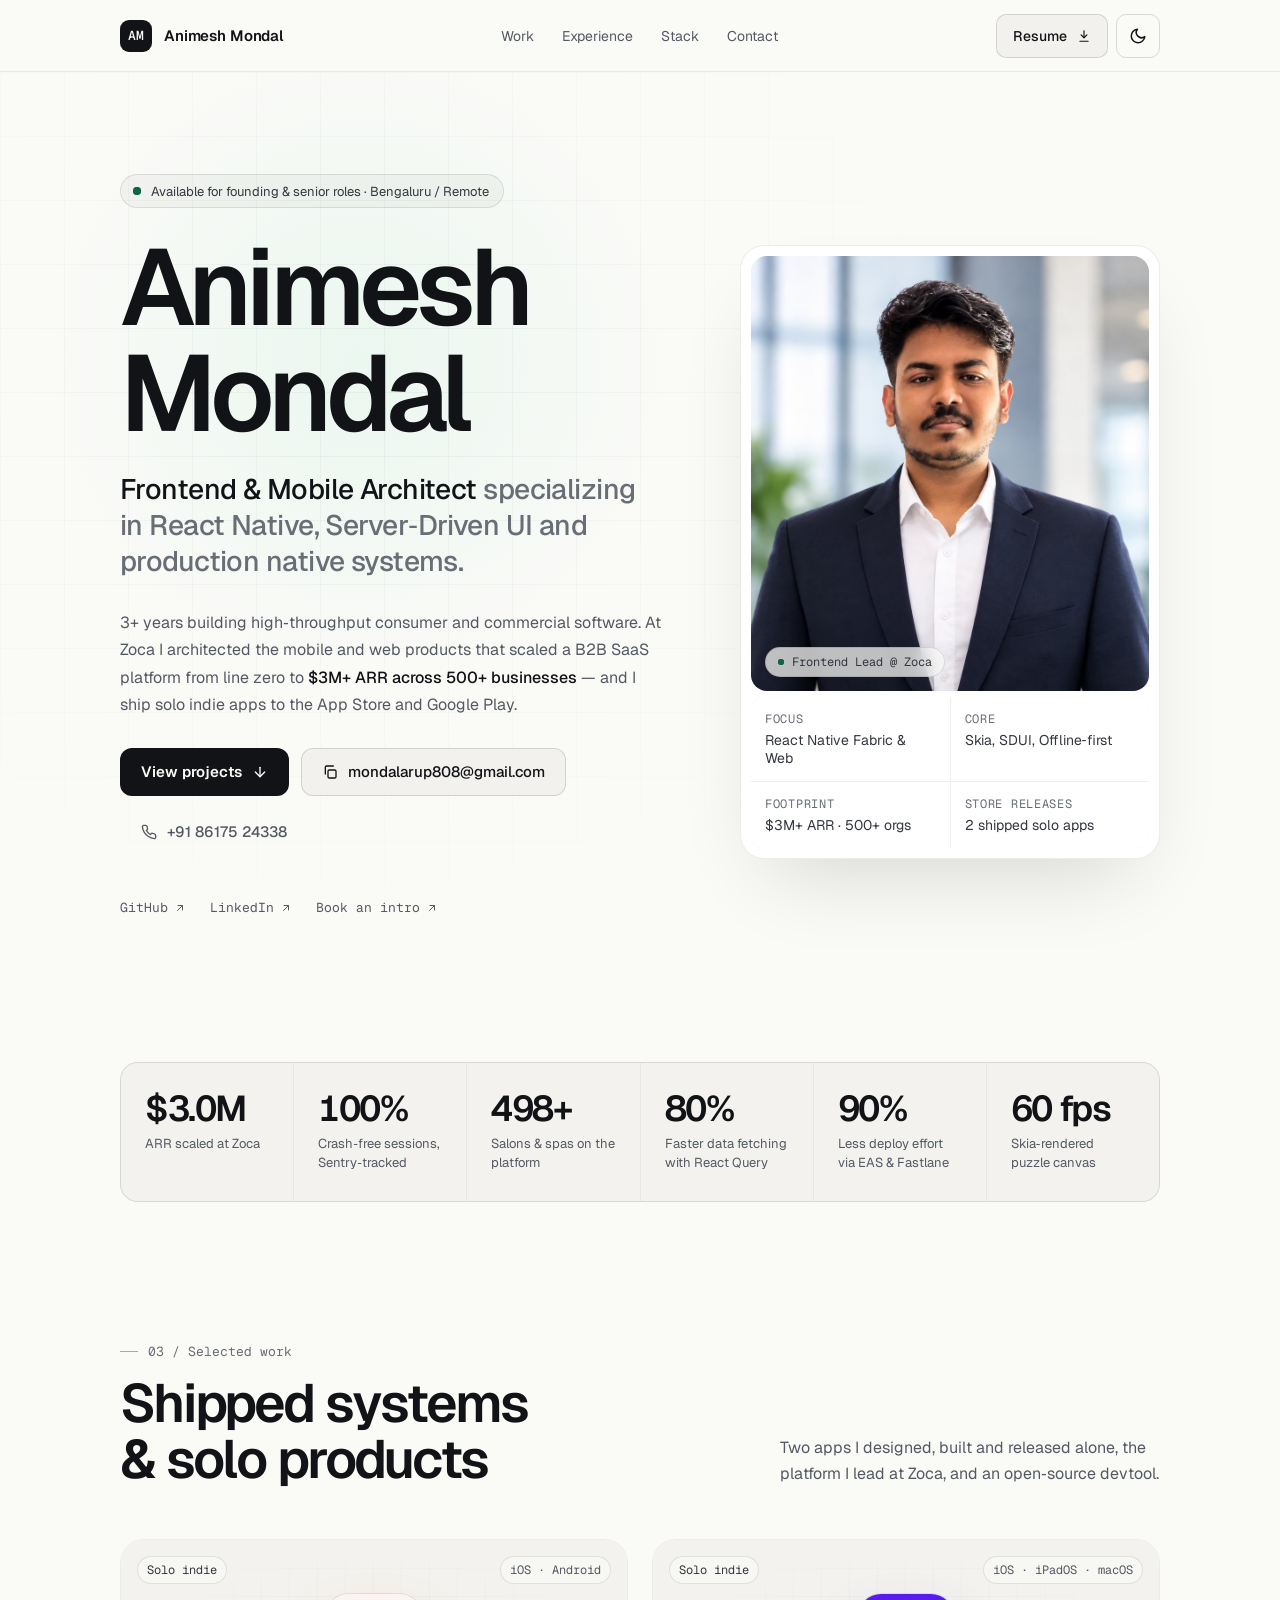
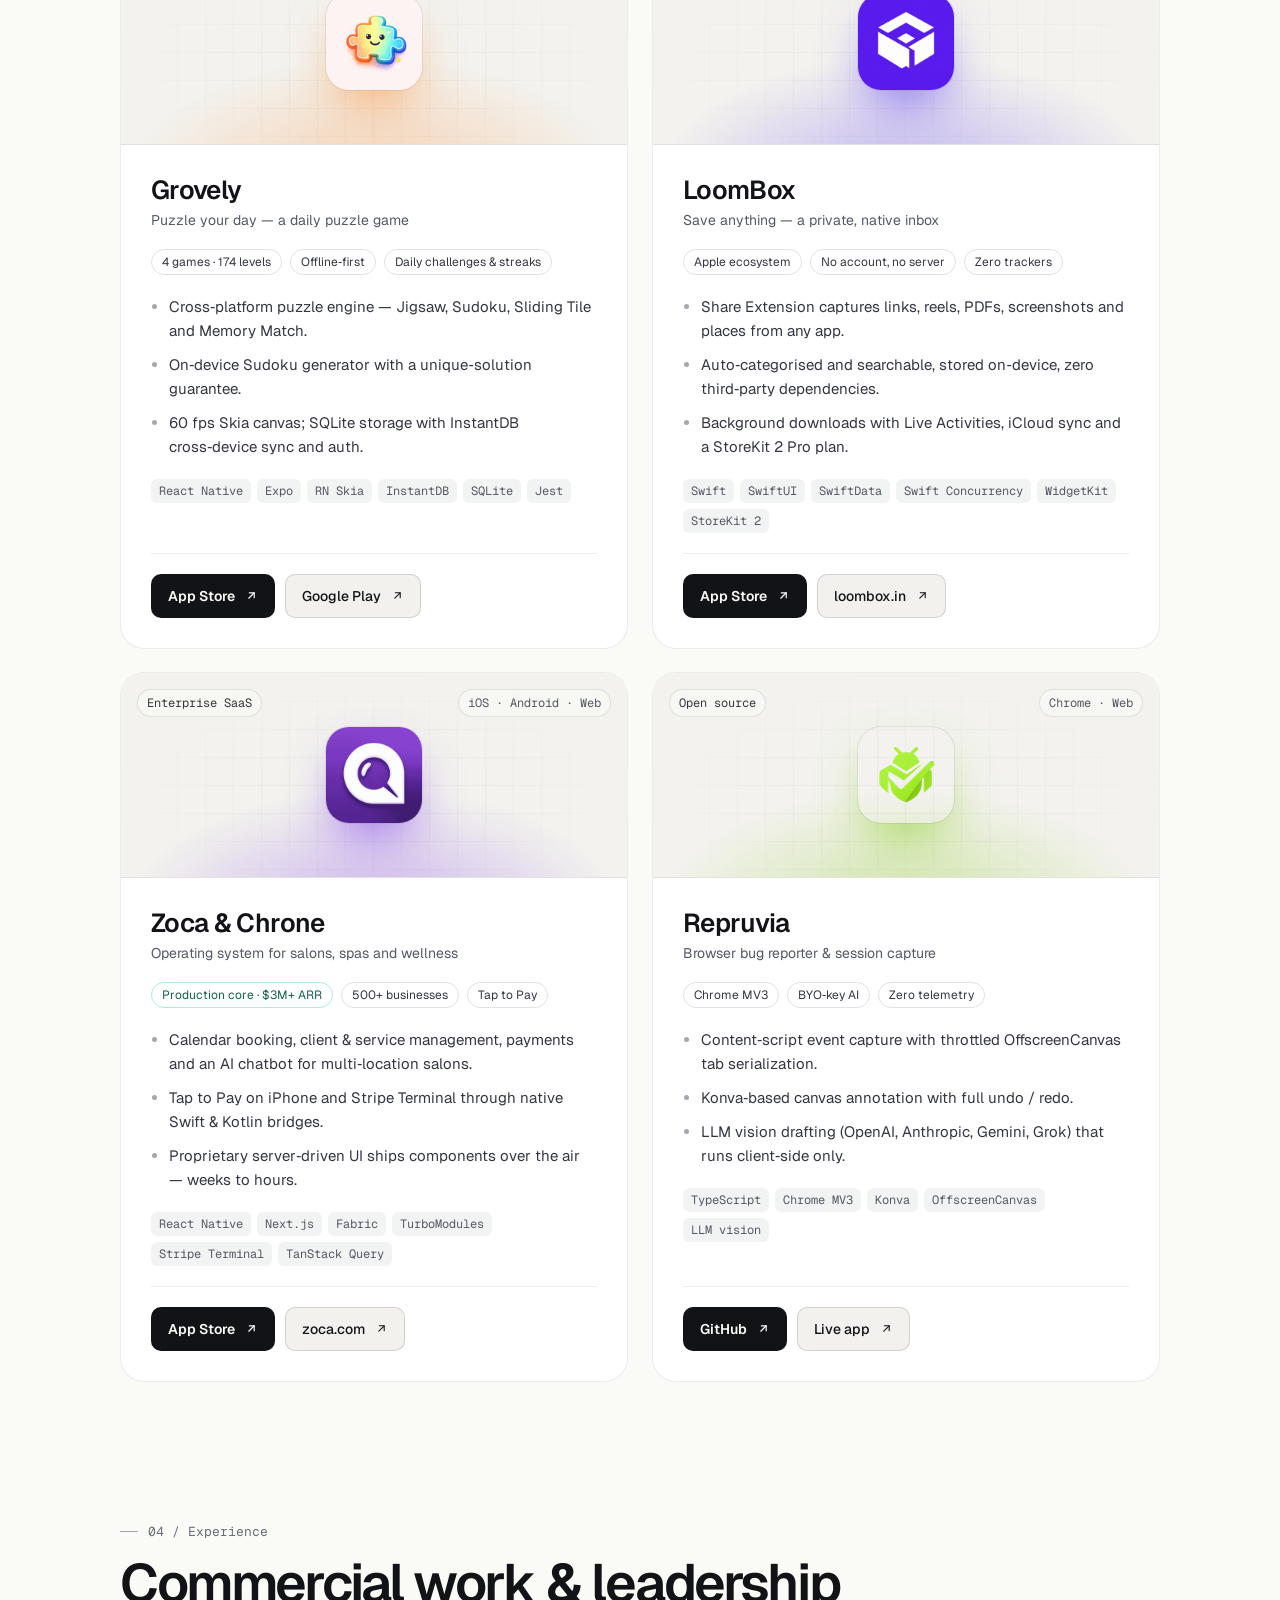
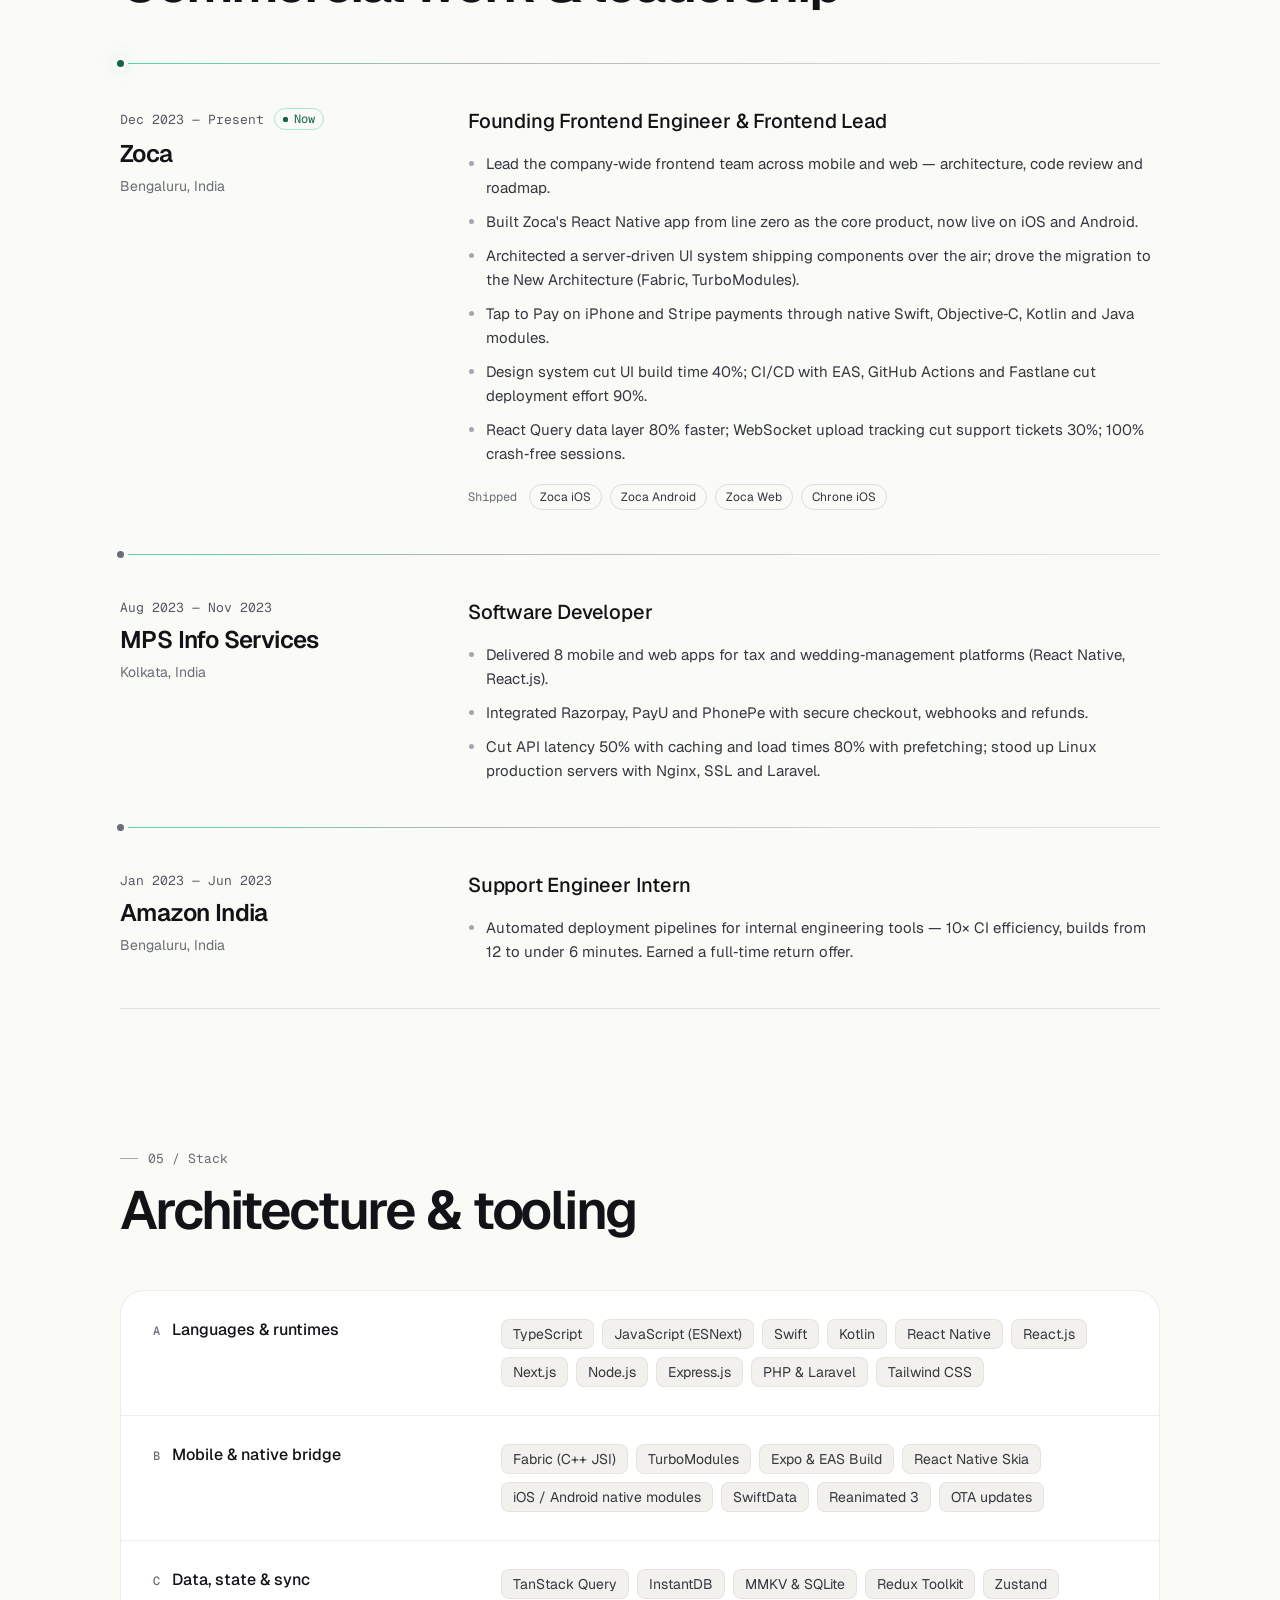
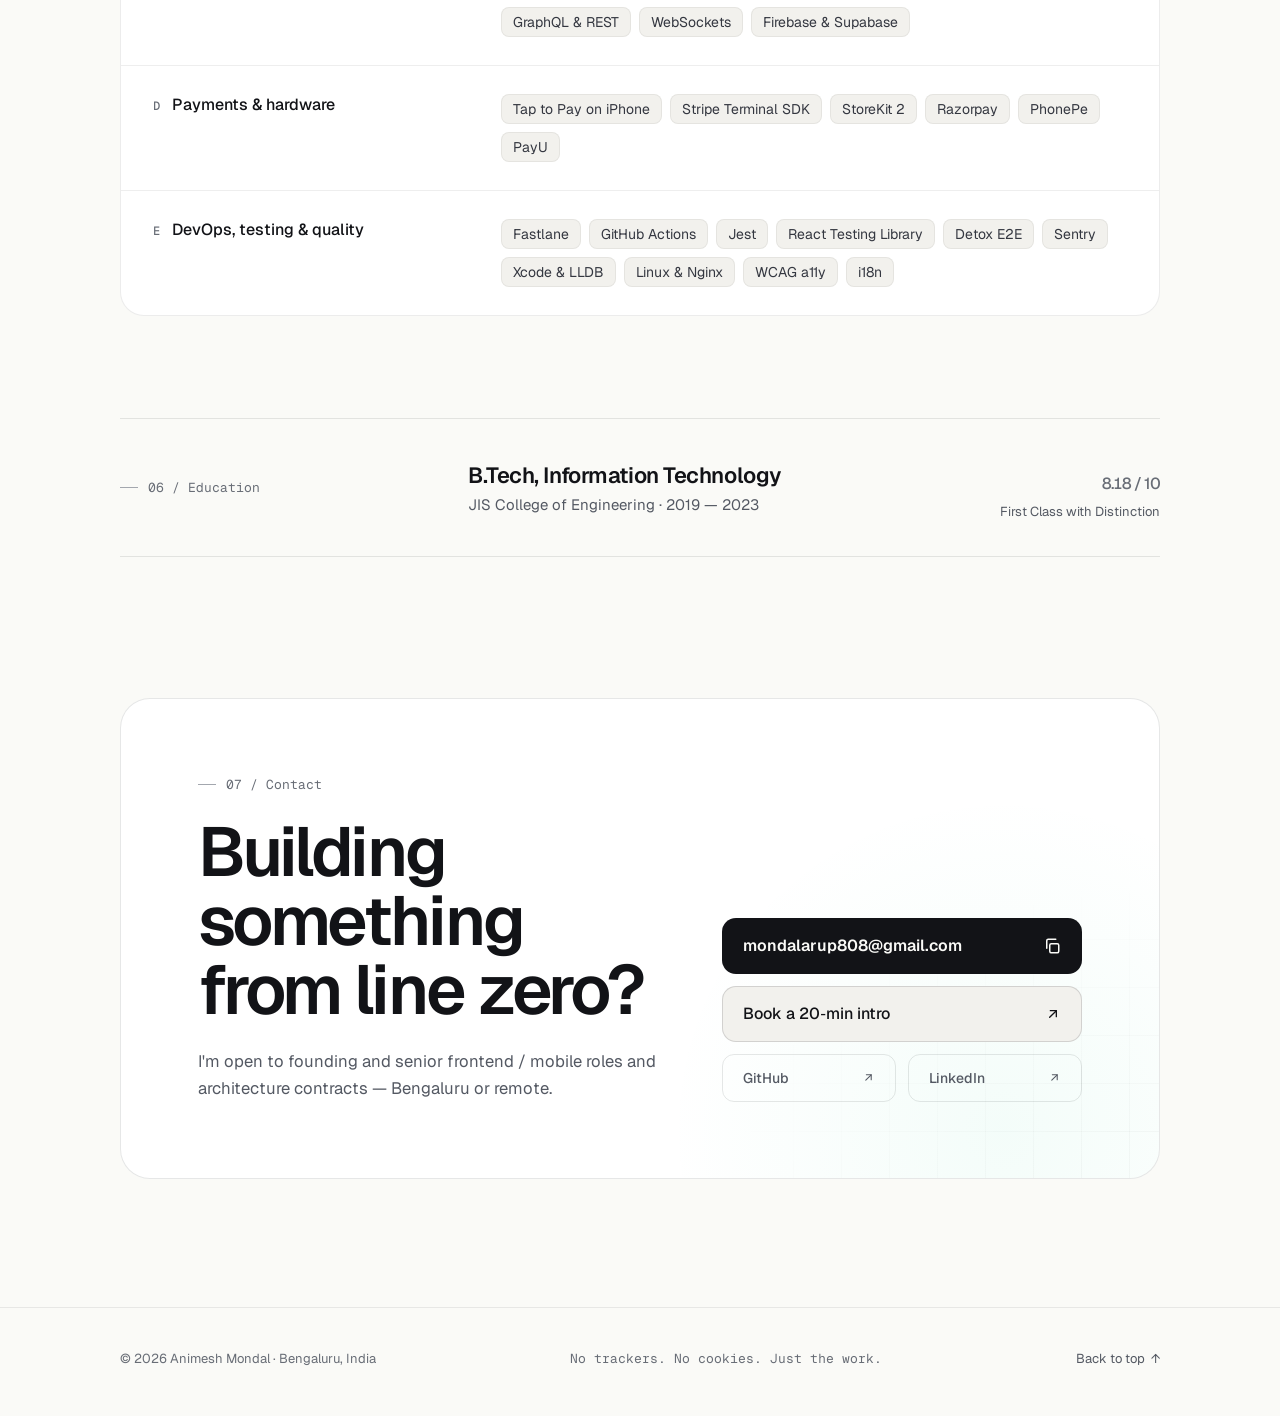
==== commit 874781a5: "Remove magnetic cursor-follow effect from buttons Co-Authored-By: Claude Opus 5.5 (1M context) <nore" ====
--- a/index.html
+++ b/index.html
@@ -280,10 +280,10 @@
       <a class="nl" href="#contact" data-nav="contact">Contact</a>
     </nav>
     <div class="navright">
-      <a class="btn btn-secondary btn-sm resume" data-magnetic href="assets/Animesh-Mondal-Resume.pdf" download="Animesh-Mondal-Resume.pdf" aria-label="Resume (PDF)"><span class="t">Resume</span>
+      <a class="btn btn-secondary btn-sm resume" href="assets/Animesh-Mondal-Resume.pdf" download="Animesh-Mondal-Resume.pdf" aria-label="Resume (PDF)"><span class="t">Resume</span>
         <svg class="i-down" width="14" height="14" viewBox="0 0 24 24" fill="none" stroke="currentColor" stroke-width="2" stroke-linecap="round" stroke-linejoin="round" aria-hidden="true"><path d="M12 3v12"/><path d="M7 10l5 5 5-5"/><path d="M5 21h14"/></svg>
       </a>
-      <button class="themebtn" id="theme-toggle" type="button" data-magnetic aria-label="Switch to light theme" title="Switch to light theme">
+      <button class="themebtn" id="theme-toggle" type="button" aria-label="Switch to light theme" title="Switch to light theme">
         <svg class="i-sun" width="18" height="18" viewBox="0 0 24 24" fill="none" stroke="currentColor" stroke-width="2" stroke-linecap="round" stroke-linejoin="round" aria-hidden="true"><circle cx="12" cy="12" r="4"/><path d="M12 2v2"/><path d="M12 20v2"/><path d="M4.9 4.9l1.4 1.4"/><path d="M17.7 17.7l1.4 1.4"/><path d="M2 12h2"/><path d="M20 12h2"/><path d="M4.9 19.1l1.4-1.4"/><path d="M17.7 6.3l1.4-1.4"/></svg>
         <svg class="i-moon" width="18" height="18" viewBox="0 0 24 24" fill="none" stroke="currentColor" stroke-width="2" stroke-linecap="round" stroke-linejoin="round" aria-hidden="true"><path d="M21 12.8A9 9 0 1 1 11.2 3a7 7 0 0 0 9.8 9.8z"/></svg>
       </button>
@@ -313,14 +313,14 @@
         </div>
         <p class="lede rise" style="--d: 440ms">3+ years building high‑throughput consumer and commercial software. At Zoca I architected the mobile and web products that scaled a B2B SaaS platform from line zero to <strong>$3M+ ARR across 500+ businesses</strong> — and I ship solo indie apps to the App Store and Google Play.</p>
         <div class="actions rise" style="--d: 540ms">
-          <a class="btn btn-primary" href="#work" data-magnetic>View projects
+          <a class="btn btn-primary" href="#work">View projects
             <svg class="i-down" width="16" height="16" viewBox="0 0 24 24" fill="none" stroke="currentColor" stroke-width="2" stroke-linecap="round" stroke-linejoin="round" aria-hidden="true"><path d="M12 5v14"/><path d="M19 12l-7 7-7-7"/></svg>
           </a>
-          <button class="btn btn-secondary" type="button" data-copy-email data-magnetic aria-label="Copy email address mondalarup808@gmail.com">
+          <button class="btn btn-secondary" type="button" data-copy-email aria-label="Copy email address mondalarup808@gmail.com">
             <span class="swap" aria-hidden="true"><svg class="i-copy" width="16" height="16" viewBox="0 0 24 24" fill="none" stroke="currentColor" stroke-width="2" stroke-linecap="round" stroke-linejoin="round"><rect x="9" y="9" width="12" height="12" rx="2"/><path d="M5 15V5a2 2 0 0 1 2-2h10"/></svg><svg class="i-check" width="16" height="16" viewBox="0 0 24 24" fill="none" stroke="currentColor" stroke-width="2.4" stroke-linecap="round" stroke-linejoin="round"><path pathLength="1" d="M20 6L9 17l-5-5"/></svg></span>
             <span class="long" data-email-long>mondalarup808@gmail.com</span><span class="short" data-email-short>Copy email</span>
           </button>
-          <a class="btn btn-ghost" href="tel:+918617524338" data-magnetic>
+          <a class="btn btn-ghost" href="tel:+918617524338">
             <svg width="16" height="16" viewBox="0 0 24 24" fill="none" stroke="currentColor" stroke-width="2" stroke-linecap="round" stroke-linejoin="round" aria-hidden="true"><path d="M22 16.9v3a2 2 0 0 1-2.2 2 19.8 19.8 0 0 1-8.6-3.1 19.5 19.5 0 0 1-6-6A19.8 19.8 0 0 1 2.1 4.2 2 2 0 0 1 4.1 2h3a2 2 0 0 1 2 1.7c.1.9.4 1.8.7 2.7a2 2 0 0 1-.5 2.1L8 9.8a16 16 0 0 0 6 6l1.3-1.3a2 2 0 0 1 2.1-.4c.9.3 1.8.6 2.7.7a2 2 0 0 1 1.7 2z"/></svg>
             <span class="long">+91 86175 24338</span><span class="short">Call</span>
           </a>
@@ -588,11 +588,11 @@
           <p>I'm open to founding and senior frontend / mobile roles and architecture contracts — Bengaluru or remote.</p>
         </div>
         <div class="clist">
-          <button class="btn btn-primary" type="button" data-copy-email data-magnetic aria-label="Copy email address mondalarup808@gmail.com">
+          <button class="btn btn-primary" type="button" data-copy-email aria-label="Copy email address mondalarup808@gmail.com">
             <span data-email-long>mondalarup808@gmail.com</span>
             <span class="swap" aria-hidden="true"><svg class="i-copy" width="18" height="18" viewBox="0 0 24 24" fill="none" stroke="currentColor" stroke-width="2" stroke-linecap="round" stroke-linejoin="round"><rect x="9" y="9" width="12" height="12" rx="2"/><path d="M5 15V5a2 2 0 0 1 2-2h10"/></svg><svg class="i-check" width="18" height="18" viewBox="0 0 24 24" fill="none" stroke="currentColor" stroke-width="2.4" stroke-linecap="round" stroke-linejoin="round"><path pathLength="1" d="M20 6L9 17l-5-5"/></svg></span>
           </button>
-          <a class="btn btn-secondary" href="https://calendar.app.google/EsqbZ9VxR6YqYFPp9" target="_blank" rel="noopener noreferrer" data-magnetic>Book a 20‑min intro <svg class="i-ne" width="16" height="16" viewBox="0 0 24 24" fill="none" stroke="currentColor" stroke-width="2" stroke-linecap="round" stroke-linejoin="round" aria-hidden="true"><path d="M7 17L17 7"/><path d="M8 7h9v9"/></svg></a>
+          <a class="btn btn-secondary" href="https://calendar.app.google/EsqbZ9VxR6YqYFPp9" target="_blank" rel="noopener noreferrer">Book a 20‑min intro <svg class="i-ne" width="16" height="16" viewBox="0 0 24 24" fill="none" stroke="currentColor" stroke-width="2" stroke-linecap="round" stroke-linejoin="round" aria-hidden="true"><path d="M7 17L17 7"/><path d="M8 7h9v9"/></svg></a>
           <div class="row2">
             <a class="btn btn-ghost bordered" href="https://github.com/leoanimesh" target="_blank" rel="noopener me">GitHub <svg class="i-ne" width="13" height="13" viewBox="0 0 24 24" fill="none" stroke="currentColor" stroke-width="2" stroke-linecap="round" stroke-linejoin="round" aria-hidden="true"><path d="M7 17L17 7"/><path d="M8 7h9v9"/></svg></a>
             <a class="btn btn-ghost bordered" href="https://linkedin.com/in/leoanimesh" target="_blank" rel="noopener me">LinkedIn <svg class="i-ne" width="13" height="13" viewBox="0 0 24 24" fill="none" stroke="currentColor" stroke-width="2" stroke-linecap="round" stroke-linejoin="round" aria-hidden="true"><path d="M7 17L17 7"/><path d="M8 7h9v9"/></svg></a>
--- a/styles.css
+++ b/styles.css
@@ -131,10 +131,9 @@
   display: flex; align-items: center; justify-content: center;
   border-radius: 10px; border: 1px solid rgba(var(--fg-rgb), 0.14);
   background: transparent; color: var(--text); cursor: pointer;
-  transition: border-color .2s, background-color .2s,
-    translate var(--mag-dur, .7s) var(--mag-ease, var(--spring-soft)), scale .4s var(--spring);
-}
-.themebtn:active { scale: .9; transition-duration: .2s, .2s, .25s, .1s; }
+  transition: border-color .2s, background-color .2s, scale .4s var(--spring);
+}
+.themebtn:active { scale: .9; transition-duration: .2s, .2s, .1s; }
 .themebtn:hover { border-color: rgba(var(--fg-rgb), 0.3); background: rgba(var(--fg-rgb), 0.04); }
 .themebtn svg { animation: spin .6s var(--ease); }
 .themebtn .i-moon { display: none; }
@@ -217,10 +216,9 @@
   border-radius: 12px; font-family: inherit; font-size: 15px; font-weight: 500;
   cursor: pointer; border: 1px solid transparent; white-space: nowrap;
   position: relative; isolation: isolate; overflow: hidden;
-  transition: background-color .2s, border-color .25s, box-shadow .3s, color .2s,
-    translate var(--mag-dur, .7s) var(--mag-ease, var(--spring-soft)), scale .45s var(--spring);
-}
-.btn:active { scale: .97; transition-duration: .2s, .25s, .3s, .2s, .25s, .1s; }
+  transition: background-color .2s, border-color .25s, box-shadow .3s, color .2s, scale .45s var(--spring);
+}
+.btn:active { scale: .97; transition-duration: .2s, .25s, .3s, .2s, .1s; }
 .btn svg { flex-shrink: 0; transition: transform .35s var(--spring); }
 .btn-primary { background: var(--inv); color: var(--bg); font-weight: 600; }
 .btn-primary:hover { color: var(--bg); background: var(--inv-hover); box-shadow: 0 10px 32px -10px rgba(var(--fg-rgb), 0.45); }
@@ -551,7 +549,7 @@
 /* ==========================================================
  * Motion & micro-interactions
  * transform / opacity only; hover transforms gated to real
- * hover devices; JS-driven effects (tilt, magnetic, nav pill,
+ * hover devices; JS-driven effects (tilt, nav pill,
  * staggered reveals) are enabled only for fine pointers and
  * when reduced motion is off.
  * ========================================================== */
@@ -635,8 +633,6 @@
 @keyframes mm-out { to { opacity: 0; transform: translateY(-6px); } }
 
 /* ---------- buttons ---------- */
-[data-magnetic].is-mag { --mag-dur: .3s; --mag-ease: var(--ease-out); }
-[data-magnetic] { translate: var(--tx, 0px) var(--ty, 0px); }
 .btn-primary::before {
   content: ''; position: absolute; inset: 0; z-index: -1; pointer-events: none;
   background: linear-gradient(105deg, transparent 30%, rgba(var(--accent-rgb), 0.32) 50%, transparent 70%);
@@ -817,6 +813,5 @@
     scroll-behavior: auto !important;
   }
   .hero-grid, .badge::after, .dot::after { animation: none !important; }
-  [data-magnetic] { translate: none !important; }
   .card, .pcard { transform: none !important; }
 }
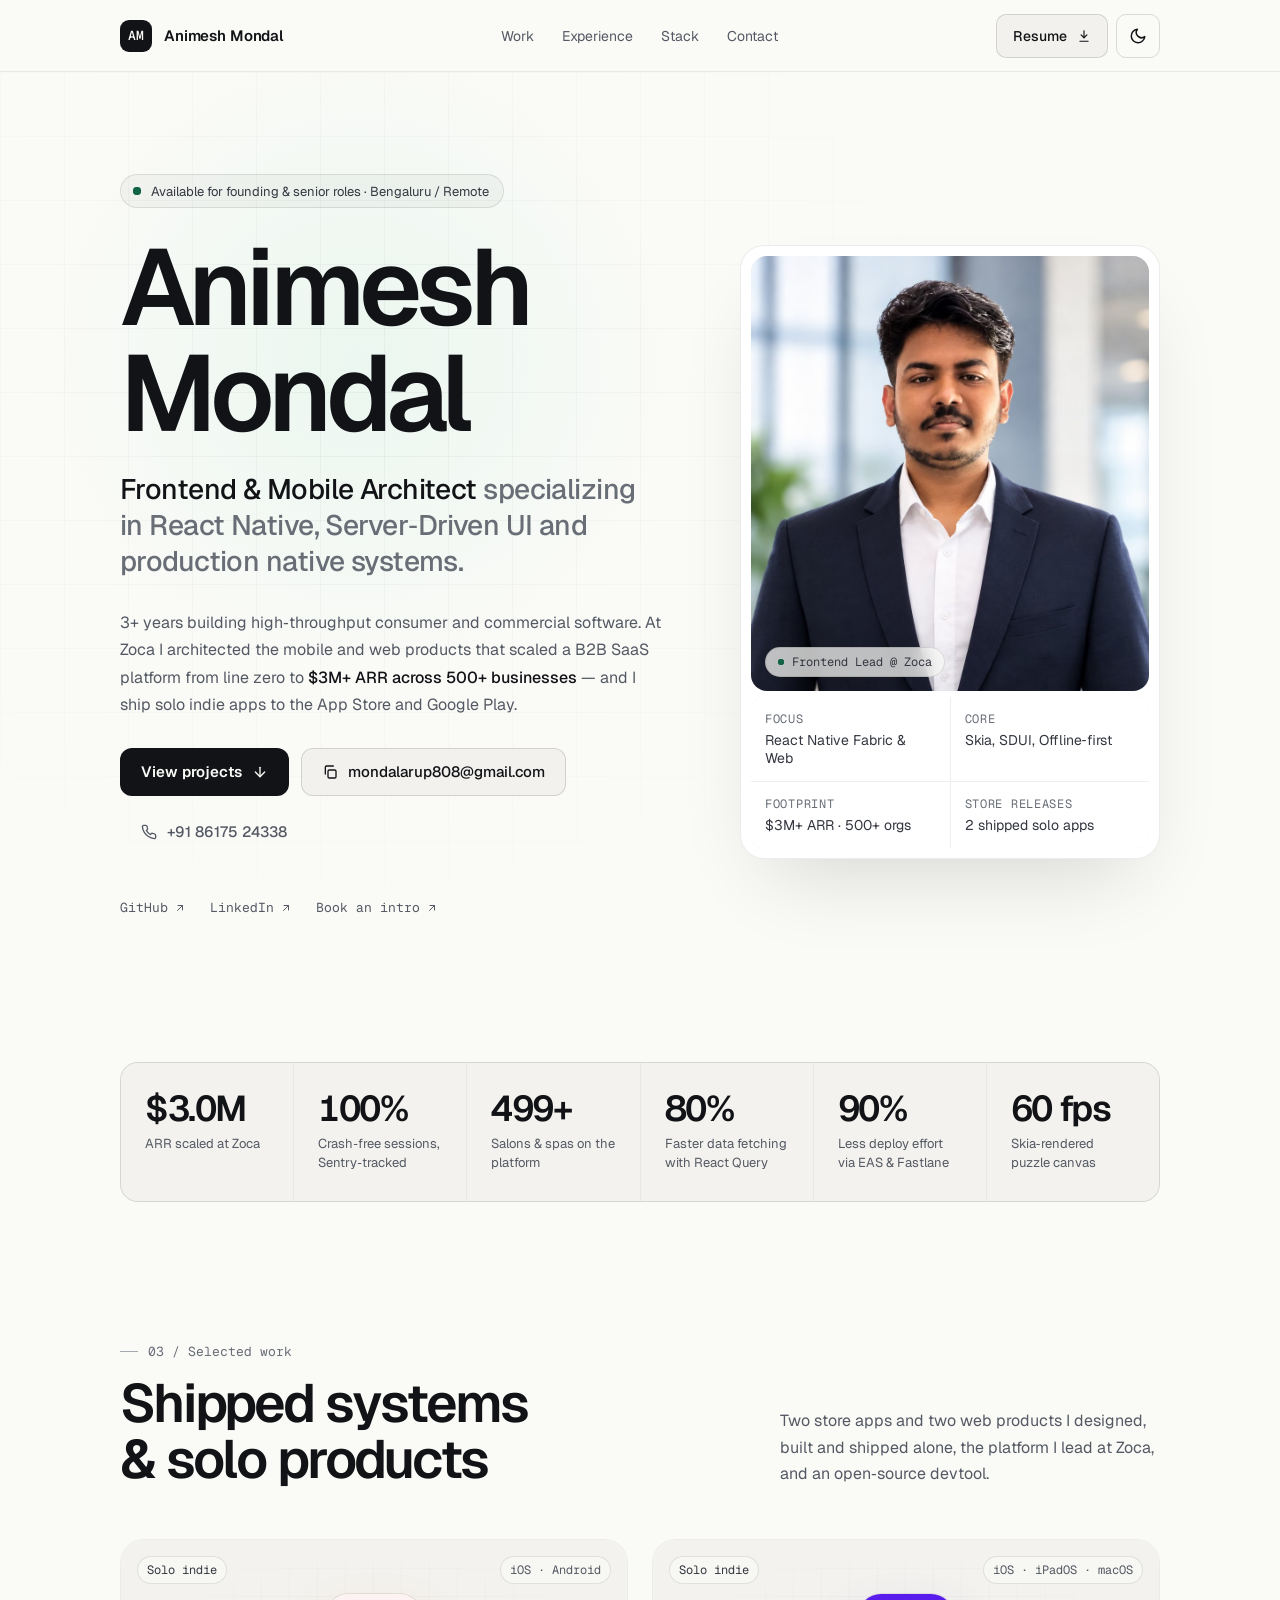
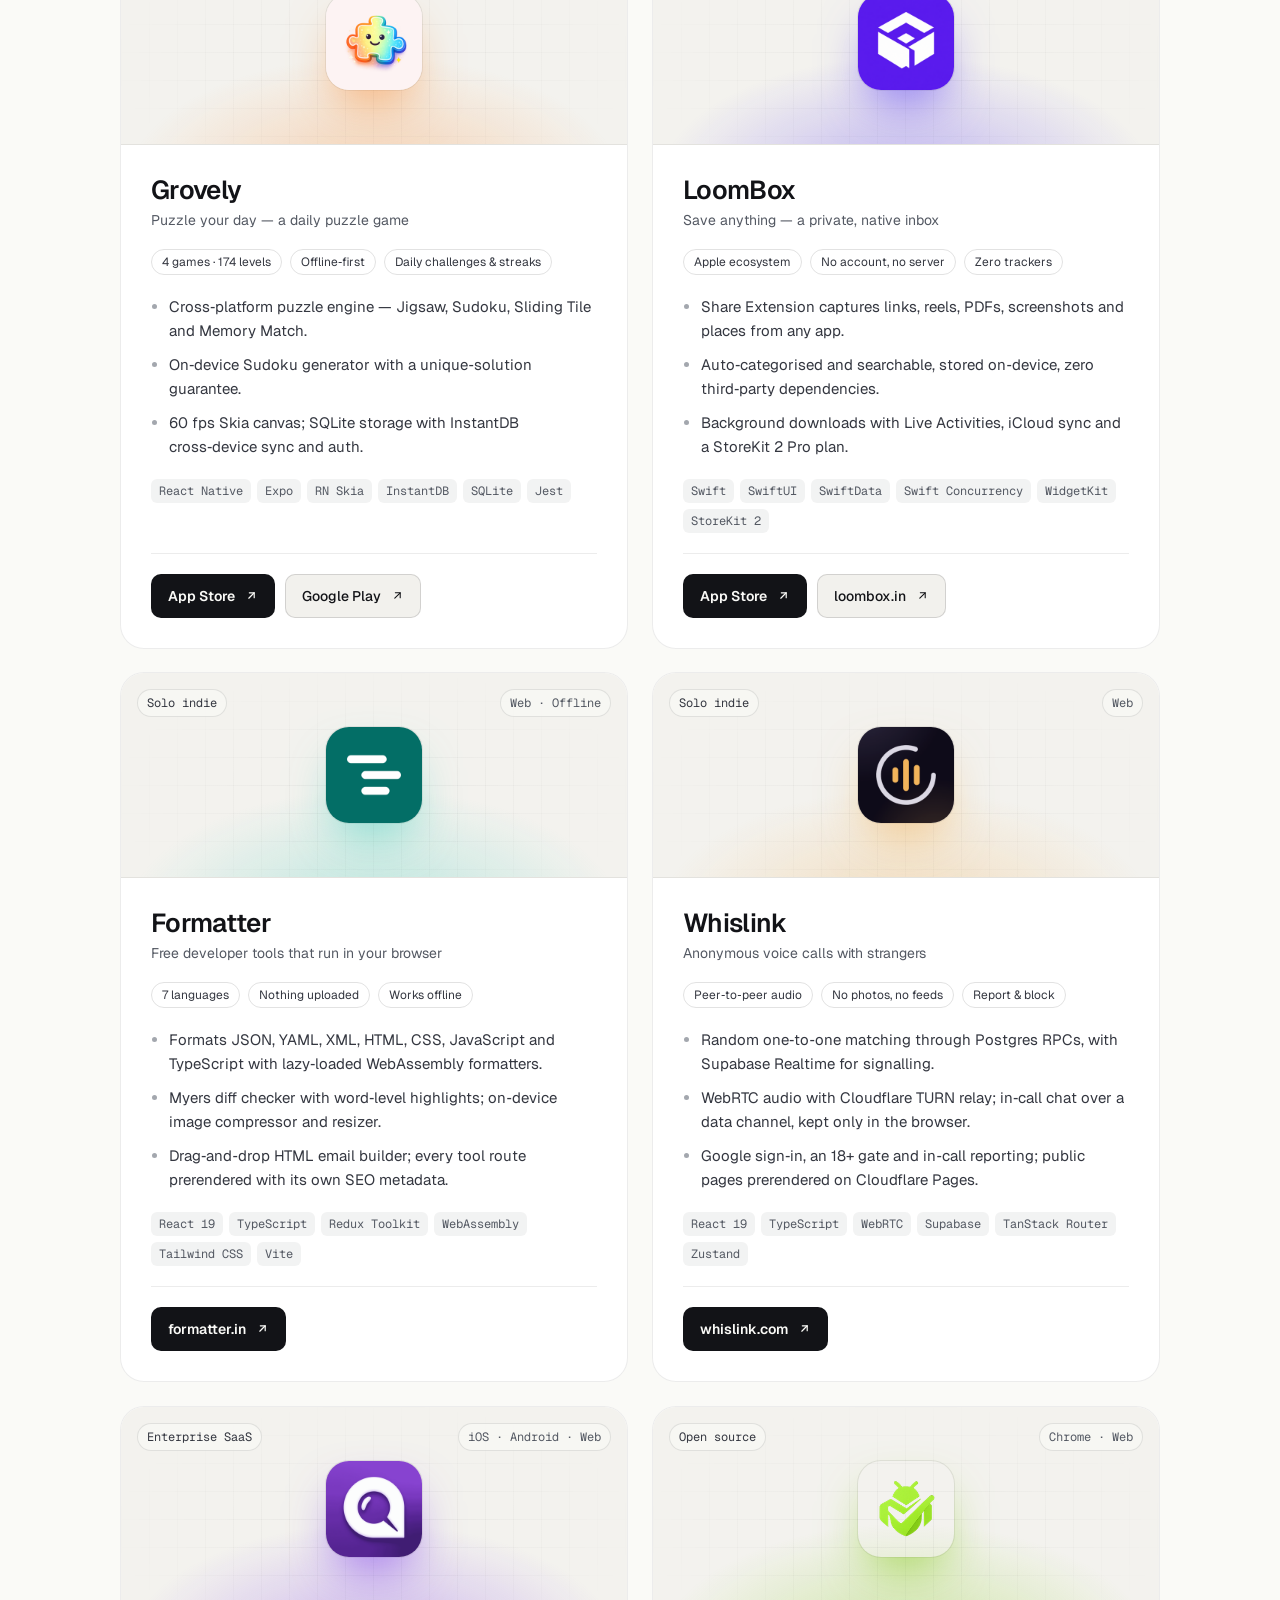
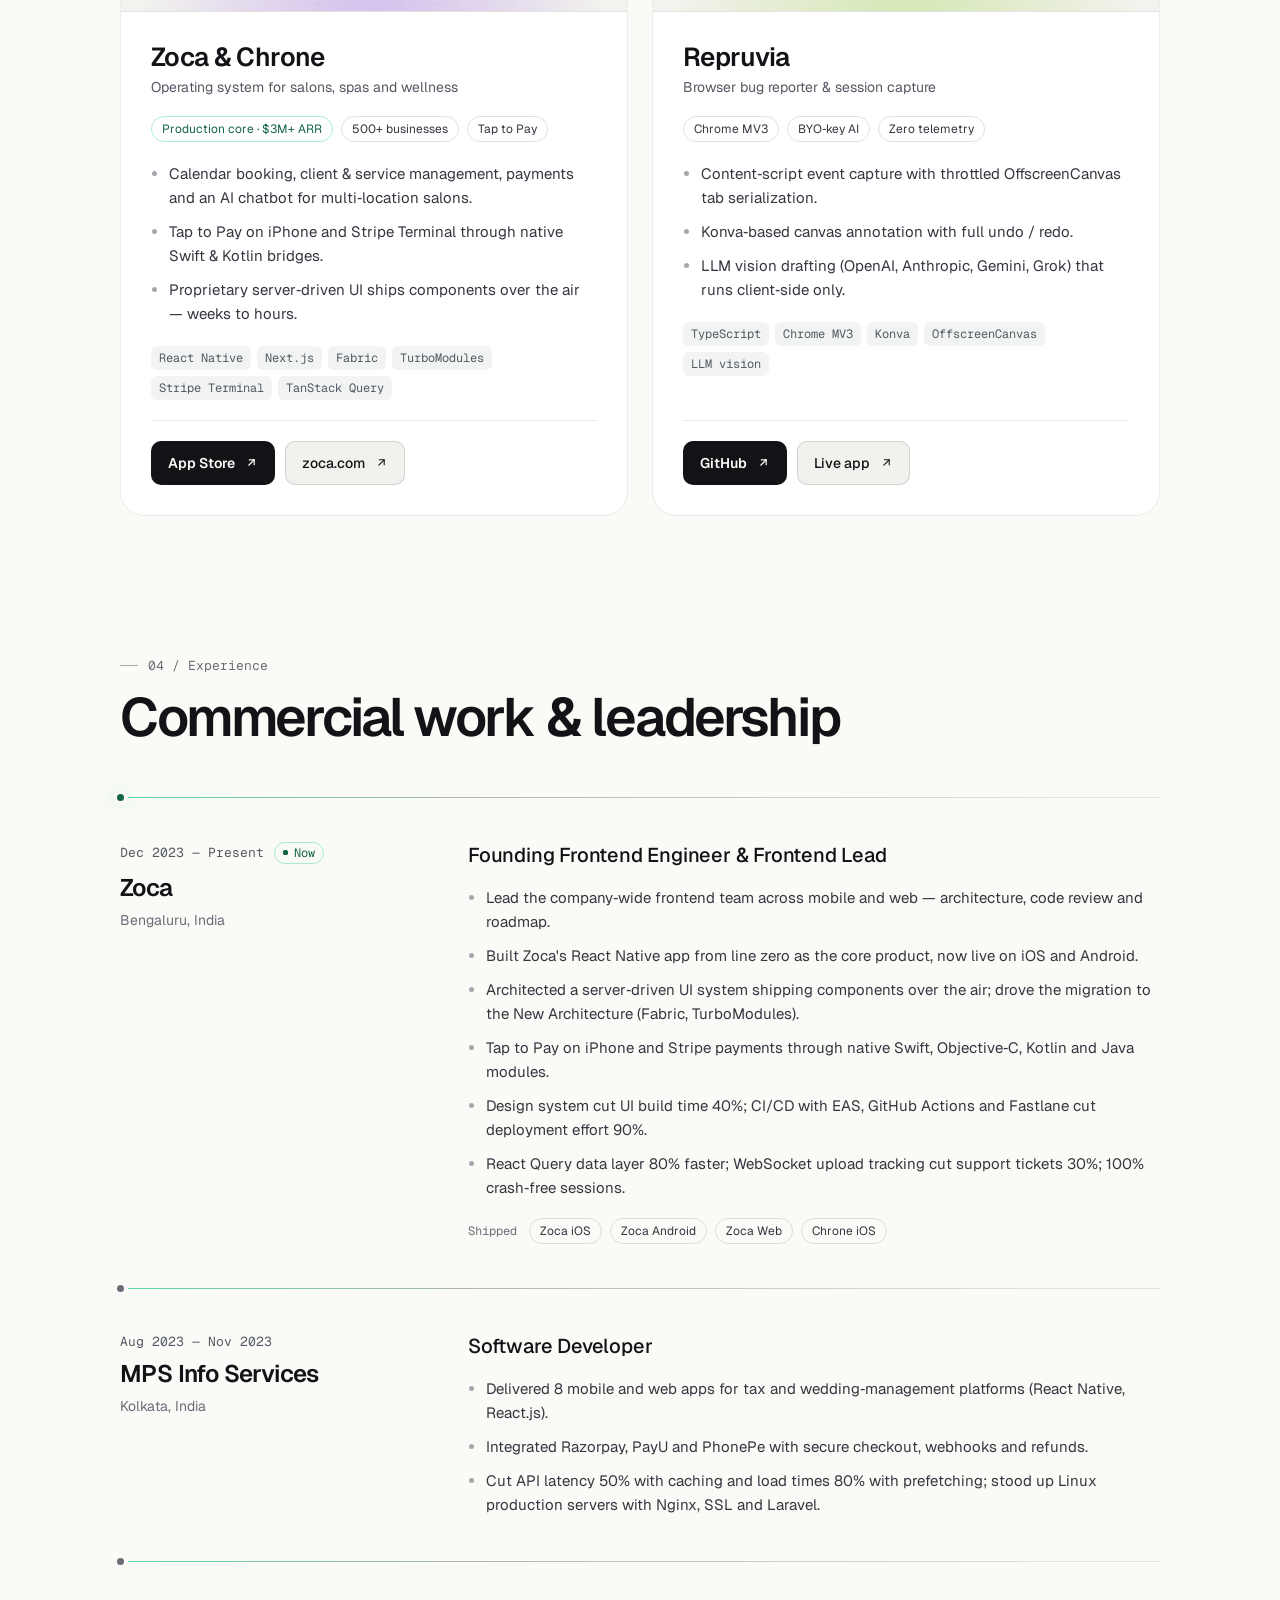
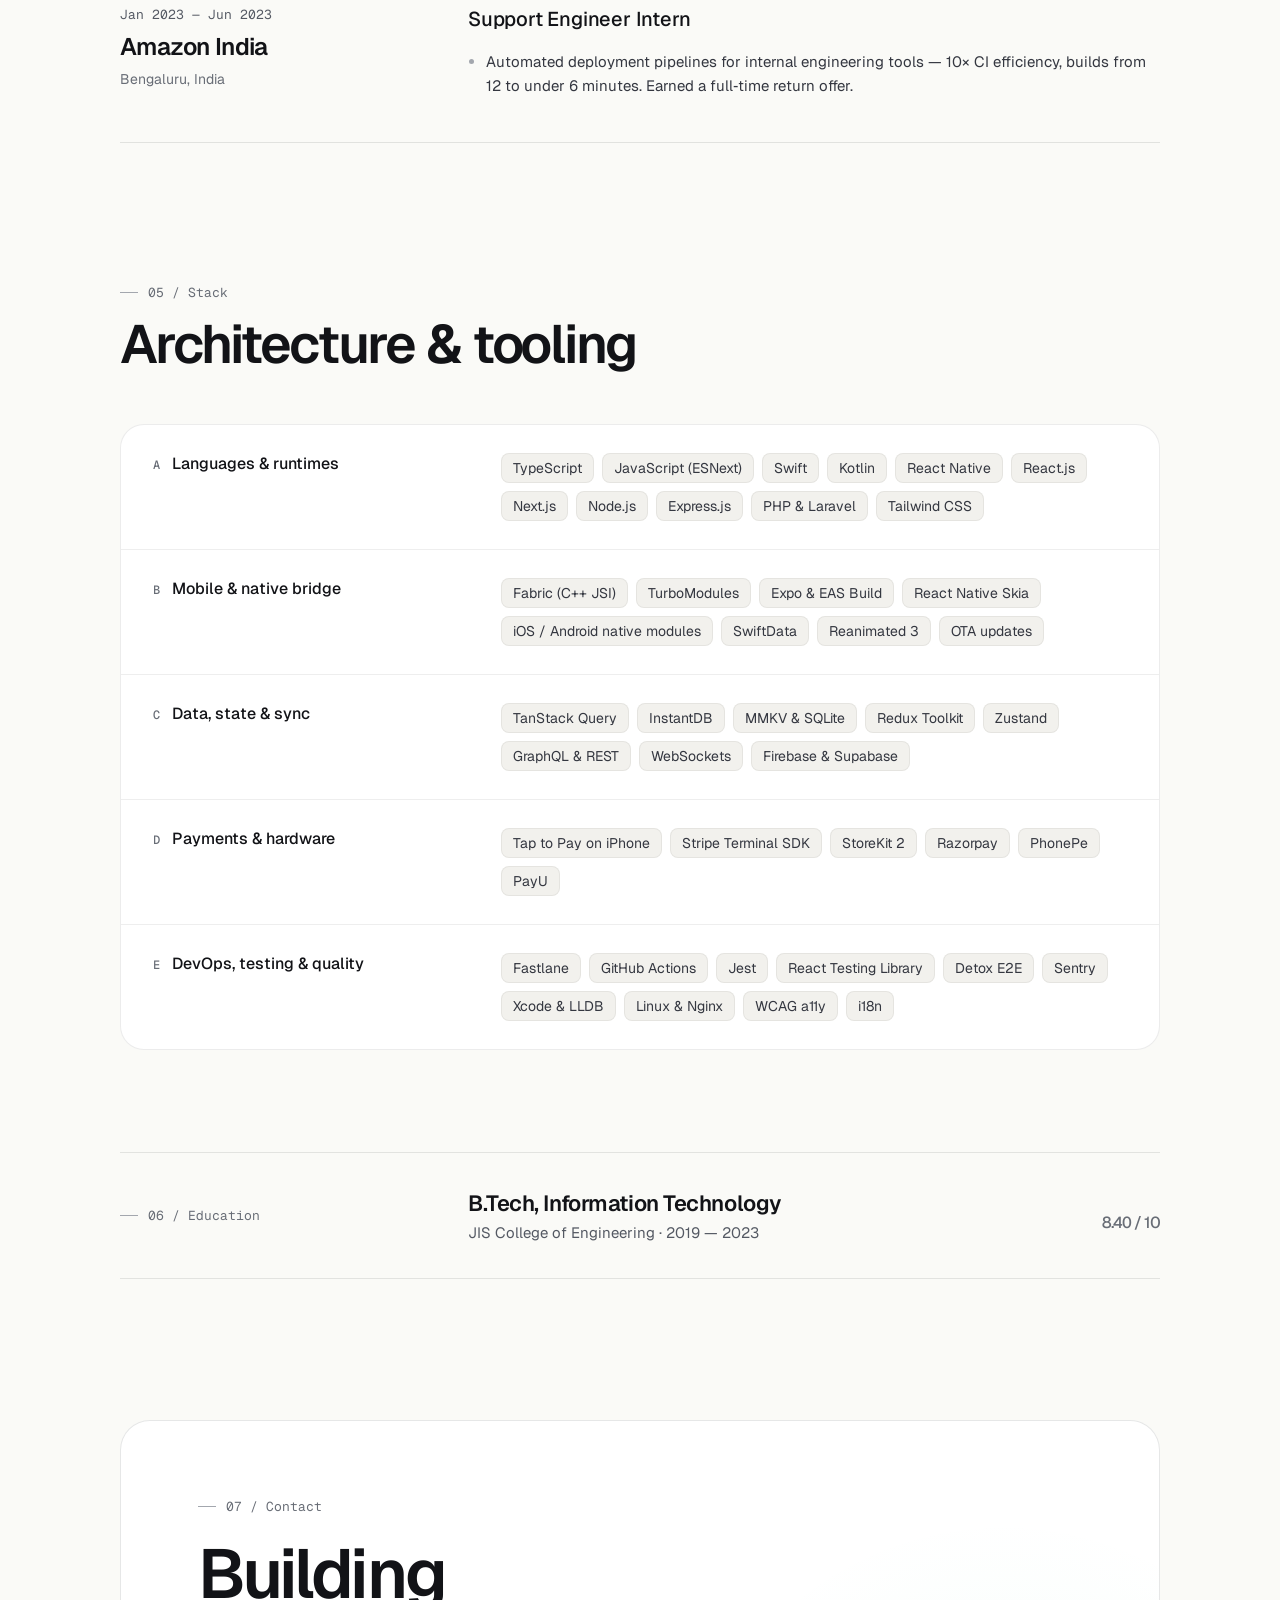
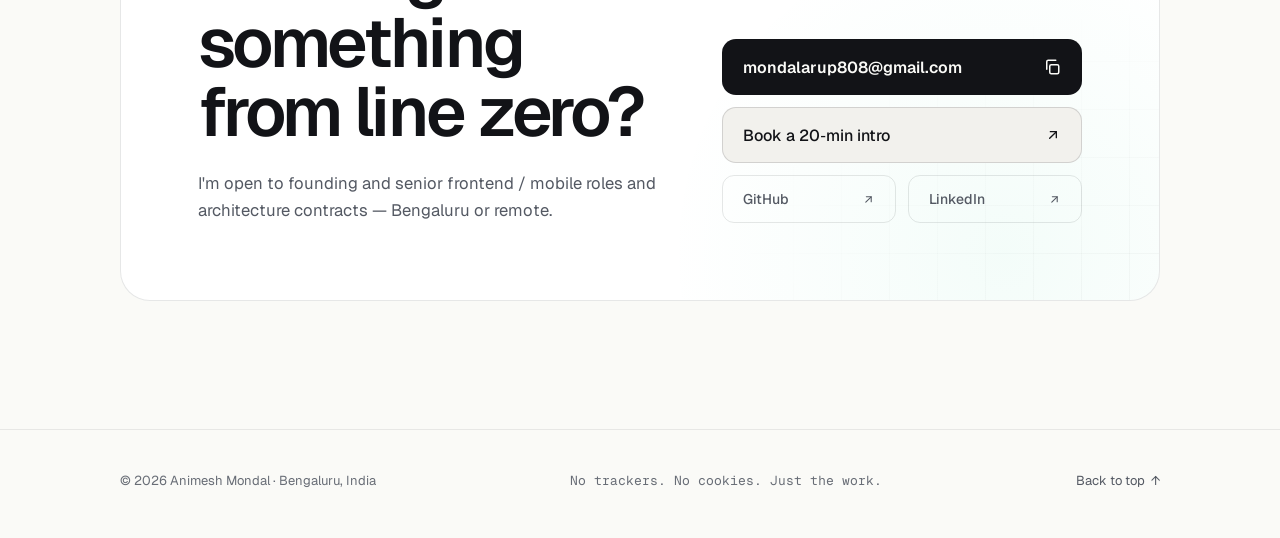
==== commit f6c802a9: "Add Formatter and Whislink projects; drop distinction note - New Work cards for formatter.in and whi" ====
--- a/index.html
+++ b/index.html
@@ -9,7 +9,7 @@
   <title>Animesh Mondal — Frontend &amp; Mobile Architect | React Native</title>
   <meta name="description" content="Frontend &amp; Mobile Architect in Bengaluru building React Native, Server-Driven UI and native systems. Frontend Lead at Zoca ($3M+ ARR, 500+ businesses)." />
   <meta name="author" content="Animesh Mondal" />
-  <meta name="keywords" content="Animesh Mondal, frontend architect, mobile architect, React Native developer, server-driven UI, React engineer, Swift, SwiftUI, Next.js developer, TypeScript, Bengaluru, Zoca, Grovely, LoomBox, Repruvia, portfolio" />
+  <meta name="keywords" content="Animesh Mondal, frontend architect, mobile architect, React Native developer, server-driven UI, React engineer, Swift, SwiftUI, Next.js developer, TypeScript, Bengaluru, Zoca, Grovely, LoomBox, Formatter, Whislink, Repruvia, portfolio" />
   <meta name="robots" content="index, follow, max-image-preview:large, max-snippet:-1, max-video-preview:-1" />
   <meta name="referrer" content="strict-origin-when-cross-origin" />
   <meta name="format-detection" content="telephone=no" />
@@ -184,14 +184,14 @@
         "mainEntity": { "@id": "https://leoanimesh.github.io/#person" },
         "primaryImageOfPage": { "@id": "https://leoanimesh.github.io/#ogimage" },
         "hasPart": { "@id": "https://leoanimesh.github.io/#work" },
-        "dateModified": "2026-09-24",
+        "dateModified": "2026-09-27",
         "inLanguage": "en"
       },
       {
         "@type": "ItemList",
         "@id": "https://leoanimesh.github.io/#work",
         "name": "Selected work",
-        "numberOfItems": 4,
+        "numberOfItems": 6,
         "itemListElement": [
           {
             "@type": "ListItem",
@@ -229,6 +229,36 @@
             "@type": "ListItem",
             "position": 3,
             "item": {
+              "@type": "WebApplication",
+              "name": "Formatter",
+              "description": "Free developer tools that run in the browser: a code formatter for JSON, YAML, XML, HTML, CSS, JavaScript and TypeScript, a diff checker, an image compressor and resizer, and an HTML email builder.",
+              "applicationCategory": "DeveloperApplication",
+              "operatingSystem": "Any",
+              "browserRequirements": "Requires a modern web browser.",
+              "url": "https://formatter.in",
+              "image": "https://leoanimesh.github.io/assets/icons/formatter.png",
+              "author": { "@id": "https://leoanimesh.github.io/#person" }
+            }
+          },
+          {
+            "@type": "ListItem",
+            "position": 4,
+            "item": {
+              "@type": "WebApplication",
+              "name": "Whislink",
+              "description": "Anonymous one-to-one voice calls with strangers in the browser, over peer-to-peer WebRTC audio. No photos, no feeds, no swiping.",
+              "applicationCategory": "CommunicationApplication",
+              "operatingSystem": "Any",
+              "browserRequirements": "Requires a modern web browser with microphone access.",
+              "url": "https://whislink.com",
+              "image": "https://leoanimesh.github.io/assets/icons/whislink.png",
+              "author": { "@id": "https://leoanimesh.github.io/#person" }
+            }
+          },
+          {
+            "@type": "ListItem",
+            "position": 5,
+            "item": {
               "@type": "SoftwareApplication",
               "name": "Zoca",
               "description": "Operating system for salons, spas and wellness businesses: calendar booking, client and service management, payments with Tap to Pay, and an AI chatbot.",
@@ -243,7 +273,7 @@
           },
           {
             "@type": "ListItem",
-            "position": 4,
+            "position": 6,
             "item": {
               "@type": "SoftwareApplication",
               "name": "Repruvia",
@@ -370,7 +400,7 @@
           <span class="eyebrow mono">03 / Selected work</span>
           <h2 class="h2" id="work-h" data-split>Shipped systems &amp; solo products</h2>
         </div>
-        <p class="secintro">Two apps I designed, built and released alone, the platform I lead at Zoca, and an open‑source devtool.</p>
+        <p class="secintro">Two store apps and two web products I designed, built and shipped alone, the platform I lead at Zoca, and an open‑source devtool.</p>
       </div>
 
       <div class="work">
@@ -416,6 +446,50 @@
               <div class="ctas">
                 <a class="btn btn-primary btn-sm" href="https://apps.apple.com/us/app/loombox-save-anything/id6770147676" target="_blank" rel="noopener">App Store <svg class="i-ne" width="13" height="13" viewBox="0 0 24 24" fill="none" stroke="currentColor" stroke-width="2.2" stroke-linecap="round" stroke-linejoin="round" aria-hidden="true"><path d="M7 17L17 7"/><path d="M8 7h9v9"/></svg></a>
                 <a class="btn btn-secondary btn-sm" href="https://loombox.in" target="_blank" rel="noopener">loombox.in <svg class="i-ne" width="13" height="13" viewBox="0 0 24 24" fill="none" stroke="currentColor" stroke-width="2" stroke-linecap="round" stroke-linejoin="round" aria-hidden="true"><path d="M7 17L17 7"/><path d="M8 7h9v9"/></svg></a>
+              </div>
+            </div>
+          </article>
+        </div>
+
+        <div data-reveal style="--d: 0ms">
+          <article class="card" data-spot data-tilt style="--tint: 79,209,193">
+            <div class="media">
+              <span class="kind mono">Solo indie</span><span class="plat mono">Web · Offline</span>
+              <img class="appicon" src="assets/icons/formatter.png" alt="Formatter app icon" width="96" height="96" loading="lazy" decoding="async" />
+            </div>
+            <div class="cbody">
+              <div class="ctitle"><h3>Formatter</h3><p>Free developer tools that run in your browser</p></div>
+              <ul class="chips"><li class="chip">7 languages</li><li class="chip">Nothing uploaded</li><li class="chip">Works offline</li></ul>
+              <ul class="bul">
+                <li>Formats JSON, YAML, XML, HTML, CSS, JavaScript and TypeScript with lazy‑loaded WebAssembly formatters.</li>
+                <li>Myers diff checker with word‑level highlights; on‑device image compressor and resizer.</li>
+                <li>Drag‑and‑drop HTML email builder; every tool route prerendered with its own SEO metadata.</li>
+              </ul>
+              <ul class="tags mono"><li>React 19</li><li>TypeScript</li><li>Redux Toolkit</li><li>WebAssembly</li><li>Tailwind CSS</li><li>Vite</li></ul>
+              <div class="ctas">
+                <a class="btn btn-primary btn-sm" href="https://formatter.in" target="_blank" rel="noopener">formatter.in <svg class="i-ne" width="13" height="13" viewBox="0 0 24 24" fill="none" stroke="currentColor" stroke-width="2.2" stroke-linecap="round" stroke-linejoin="round" aria-hidden="true"><path d="M7 17L17 7"/><path d="M8 7h9v9"/></svg></a>
+              </div>
+            </div>
+          </article>
+        </div>
+
+        <div data-reveal style="--d: 120ms">
+          <article class="card" data-spot data-tilt style="--tint: 242,179,91">
+            <div class="media">
+              <span class="kind mono">Solo indie</span><span class="plat mono">Web</span>
+              <img class="appicon" src="assets/icons/whislink.png" alt="Whislink app icon" width="96" height="96" loading="lazy" decoding="async" />
+            </div>
+            <div class="cbody">
+              <div class="ctitle"><h3>Whislink</h3><p>Anonymous voice calls with strangers</p></div>
+              <ul class="chips"><li class="chip">Peer‑to‑peer audio</li><li class="chip">No photos, no feeds</li><li class="chip">Report &amp; block</li></ul>
+              <ul class="bul">
+                <li>Random one‑to‑one matching through Postgres RPCs, with Supabase Realtime for signalling.</li>
+                <li>WebRTC audio with Cloudflare TURN relay; in‑call chat over a data channel, kept only in the browser.</li>
+                <li>Google sign‑in, an 18+ gate and in‑call reporting; public pages prerendered on Cloudflare Pages.</li>
+              </ul>
+              <ul class="tags mono"><li>React 19</li><li>TypeScript</li><li>WebRTC</li><li>Supabase</li><li>TanStack Router</li><li>Zustand</li></ul>
+              <div class="ctas">
+                <a class="btn btn-primary btn-sm" href="https://whislink.com" target="_blank" rel="noopener">whislink.com <svg class="i-ne" width="13" height="13" viewBox="0 0 24 24" fill="none" stroke="currentColor" stroke-width="2.2" stroke-linecap="round" stroke-linejoin="round" aria-hidden="true"><path d="M7 17L17 7"/><path d="M8 7h9v9"/></svg></a>
               </div>
             </div>
           </article>
@@ -572,7 +646,6 @@
         </div>
         <div class="gpa">
           <b><span class="gpa-n" data-count="8.63" data-decimals="2">8.63</span><span> / 10</span></b>
-          <span class="gpa-note">First Class with Distinction</span>
         </div>
       </div>
     </section>
--- a/styles.css
+++ b/styles.css
@@ -422,7 +422,6 @@
 .gpa { display: flex; flex-direction: column; align-items: flex-end; gap: 4px; }
 .gpa b { font-size: 34px; font-weight: 600; letter-spacing: -0.03em; }
 .gpa b span { font-size: 16px; color: var(--subtle); font-weight: 500; }
-.gpa-note { font-size: 13px; color: var(--muted); }
 
 /* ---------- contact ---------- */
 .cta {
@@ -538,6 +537,7 @@
   .cbody { padding: 22px; }
   .ctas { display: grid; grid-template-columns: repeat(2, minmax(0, 1fr)); }
   .ctas .btn { justify-content: center; padding: 0 10px; }
+  .ctas .btn:only-child { grid-column: 1 / -1; }
   .appicon { width: 84px; height: 84px; border-radius: 20px; }
 }
 @media (max-width: 480px) {
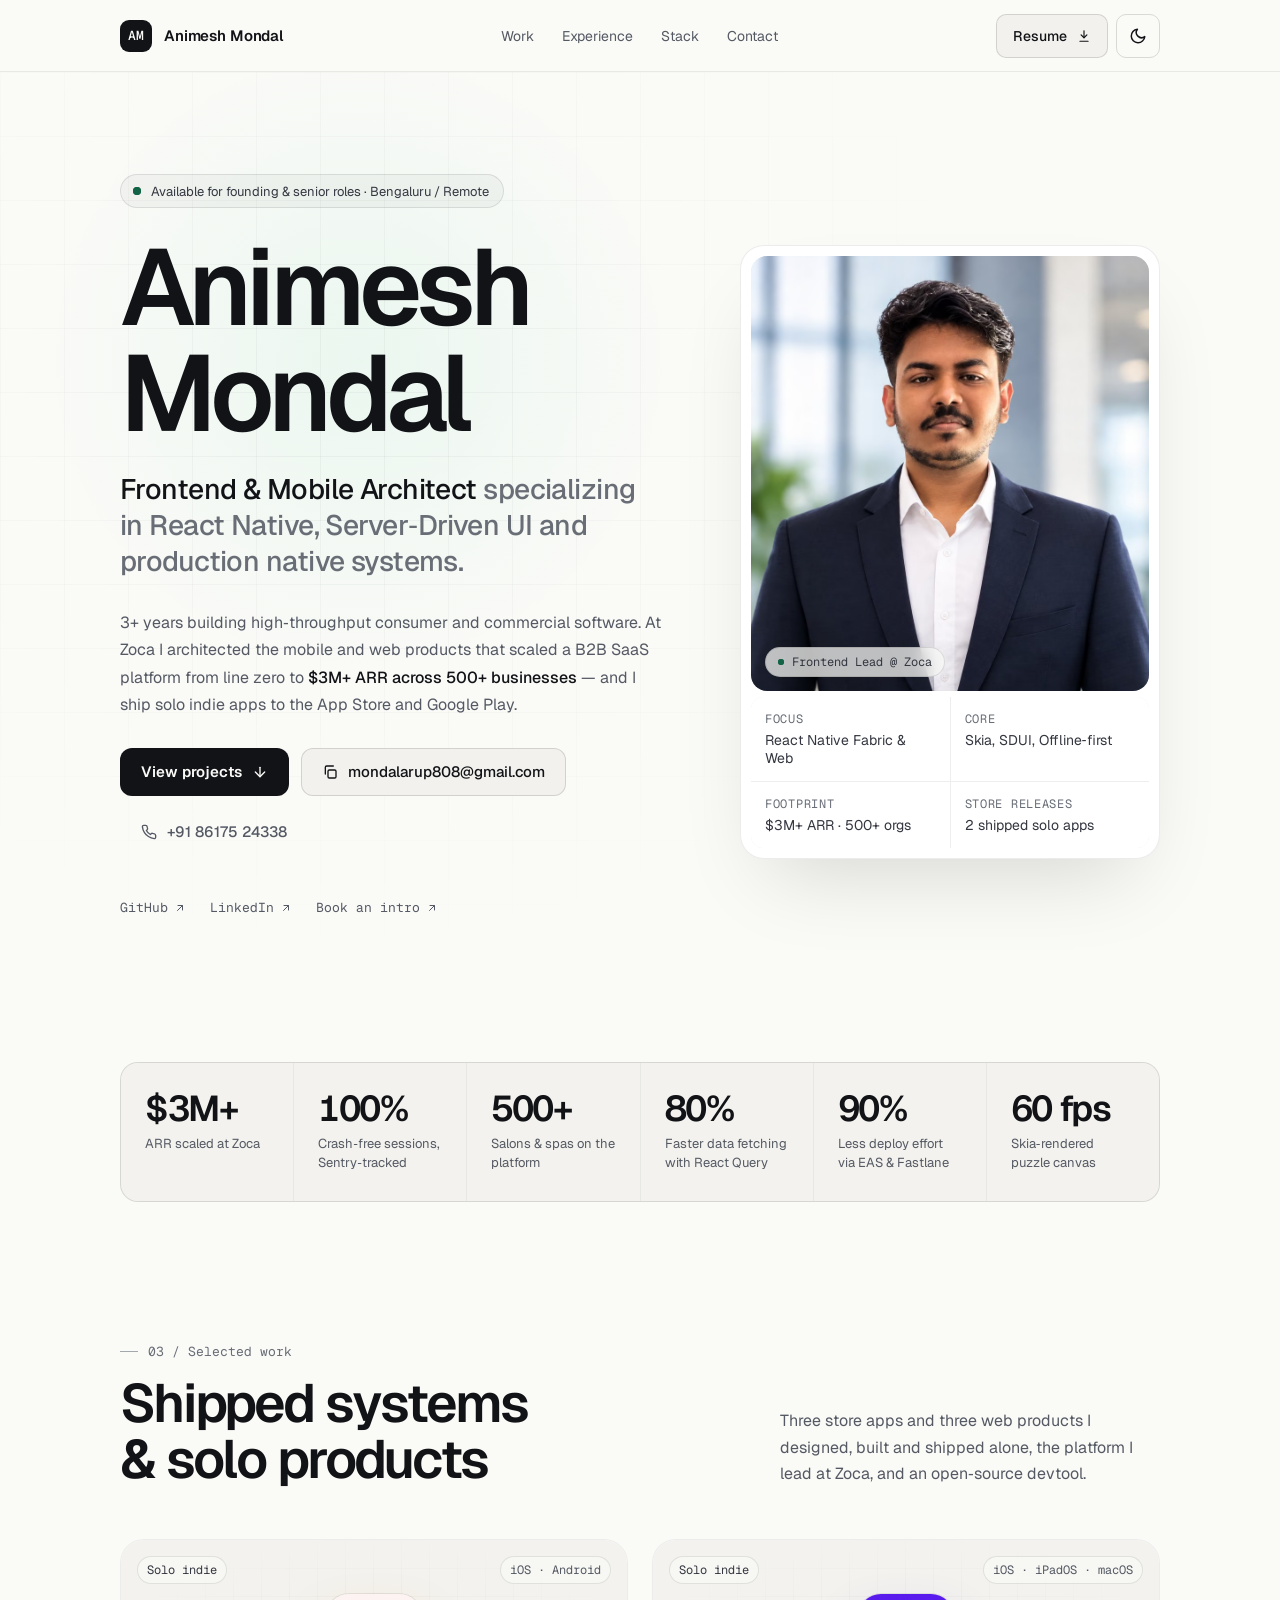
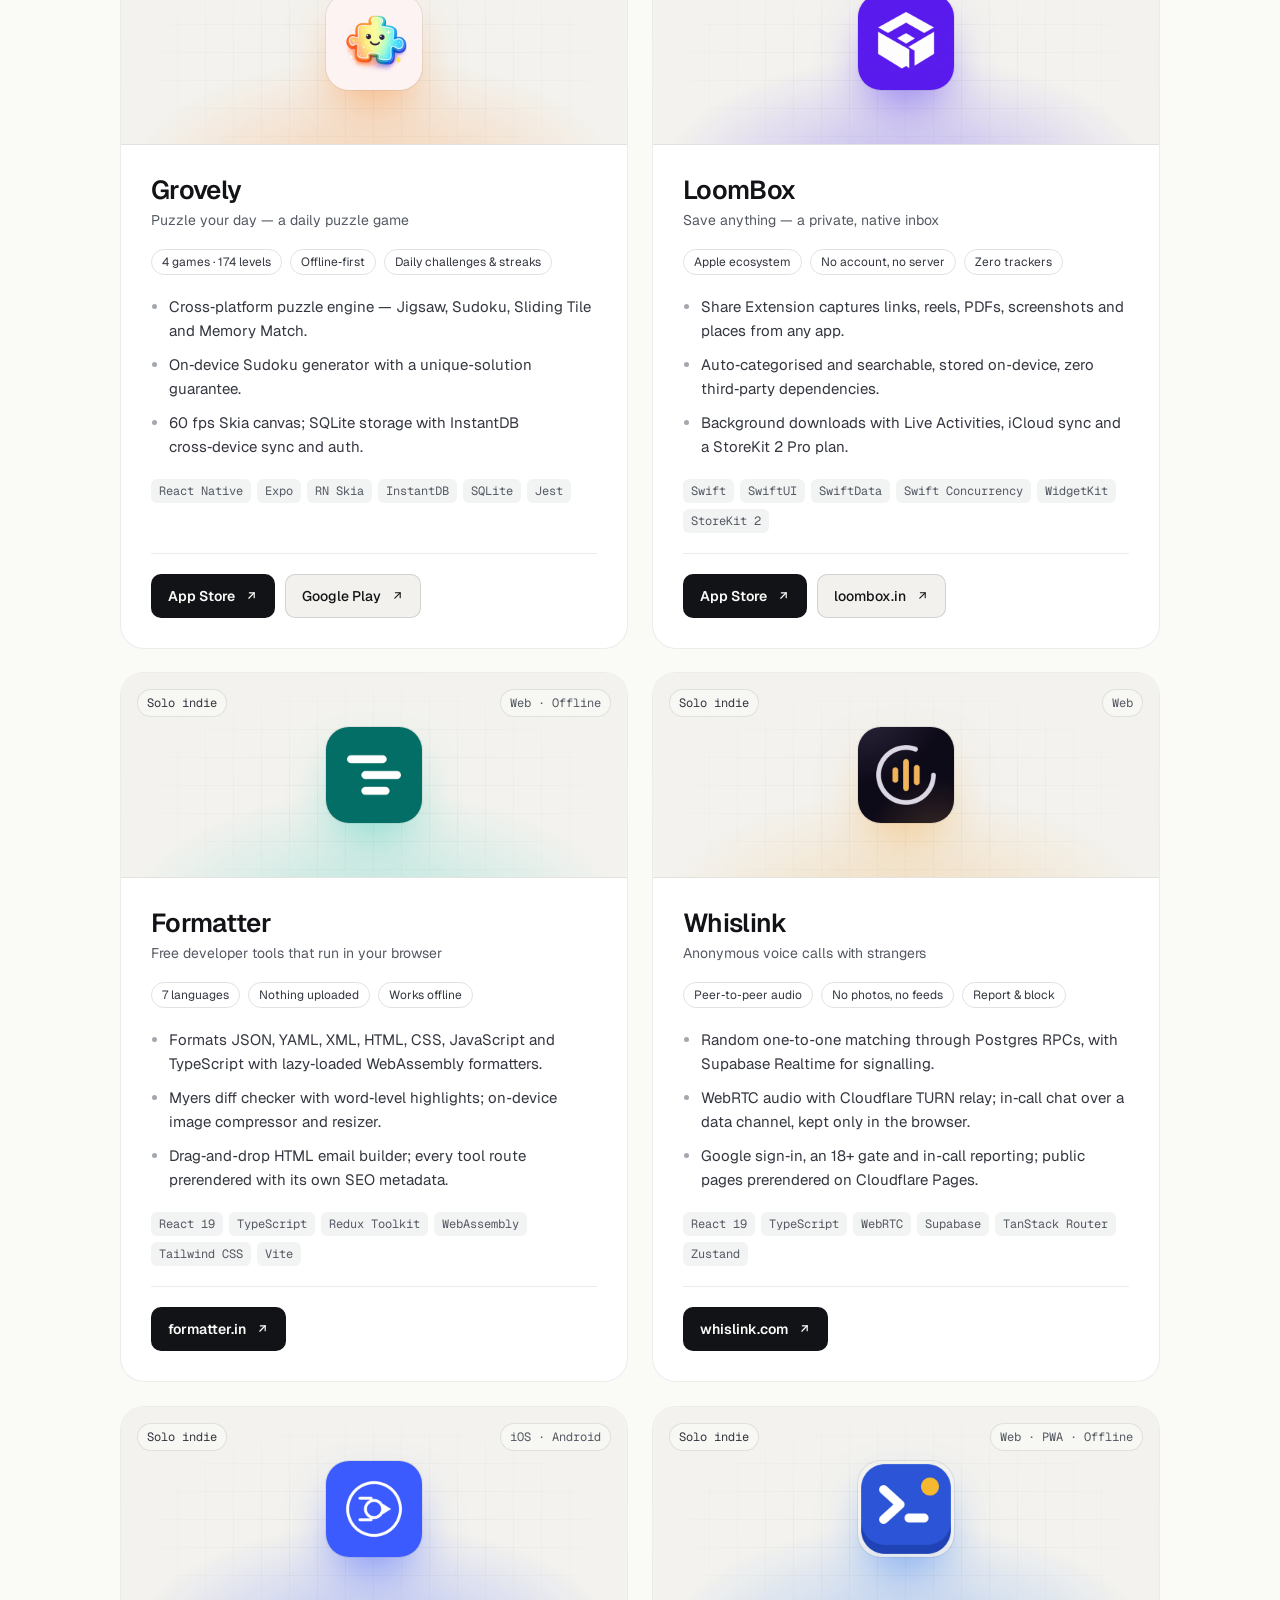
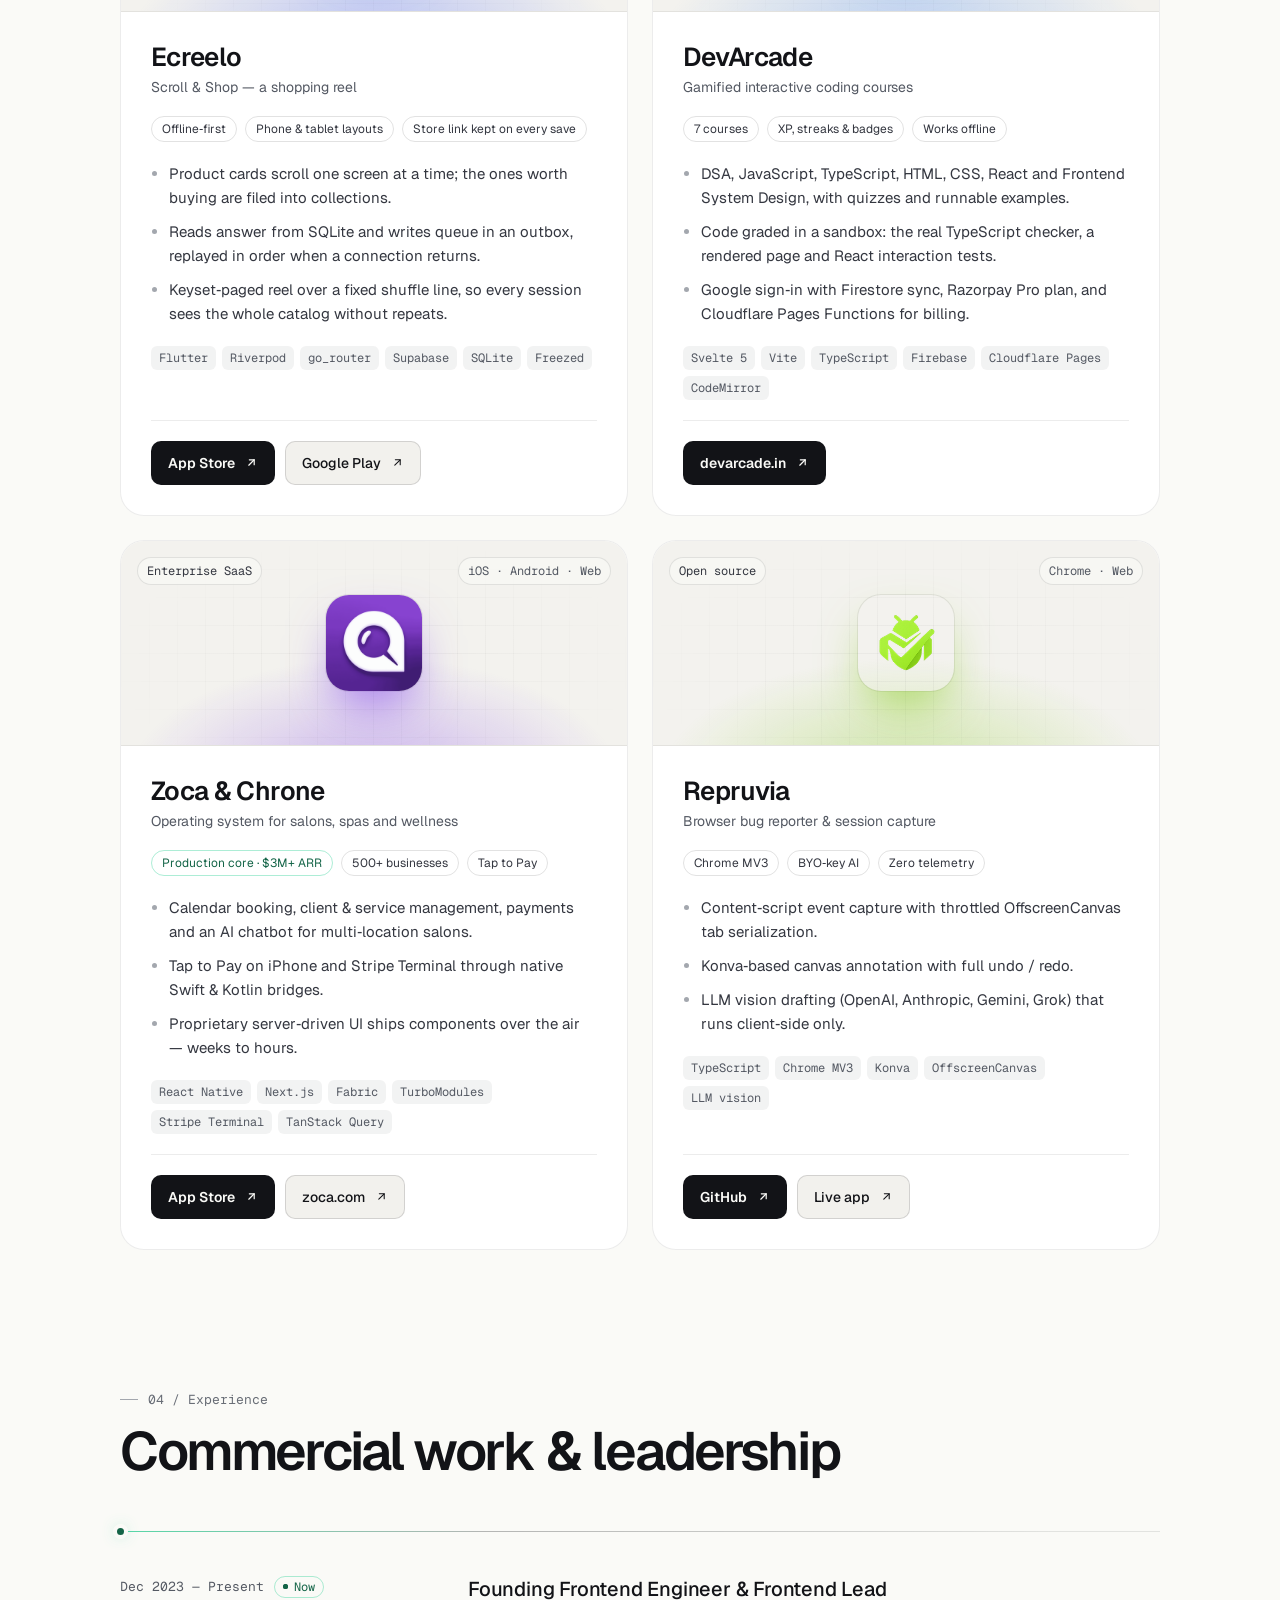
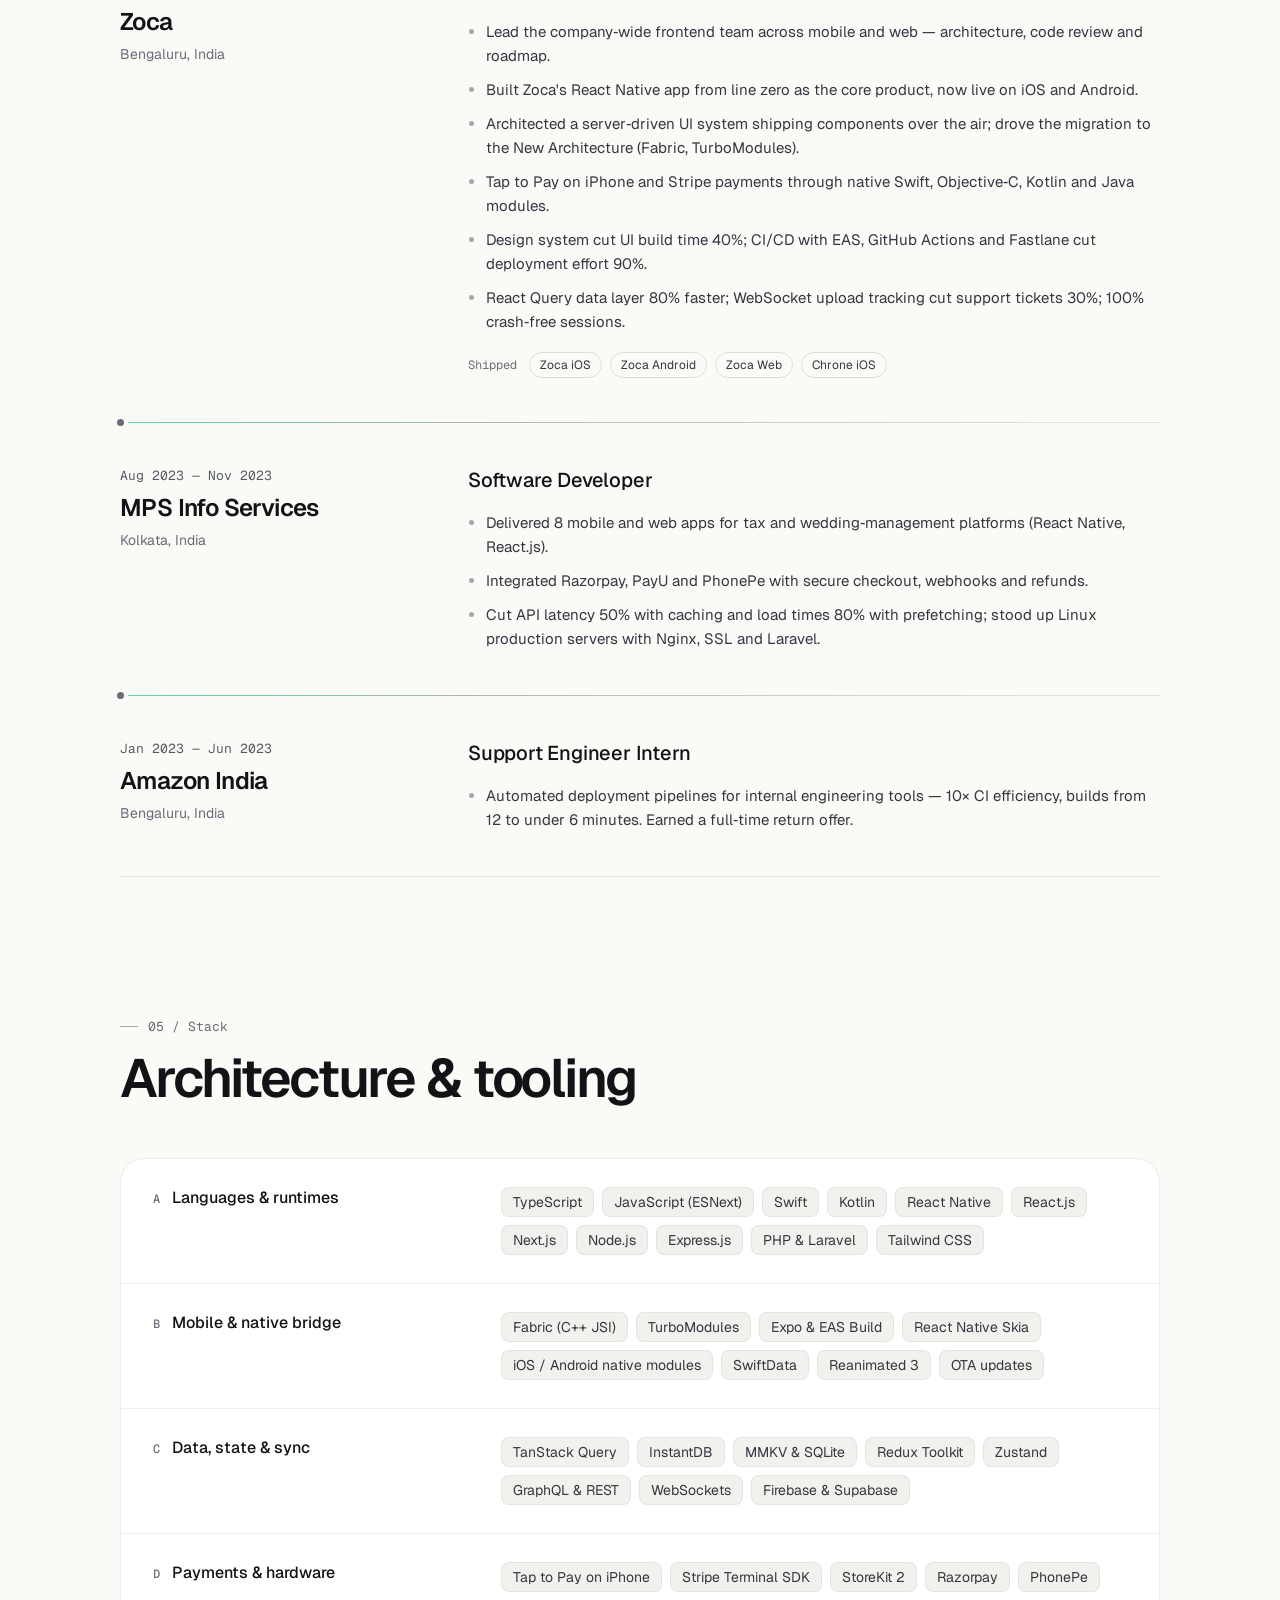
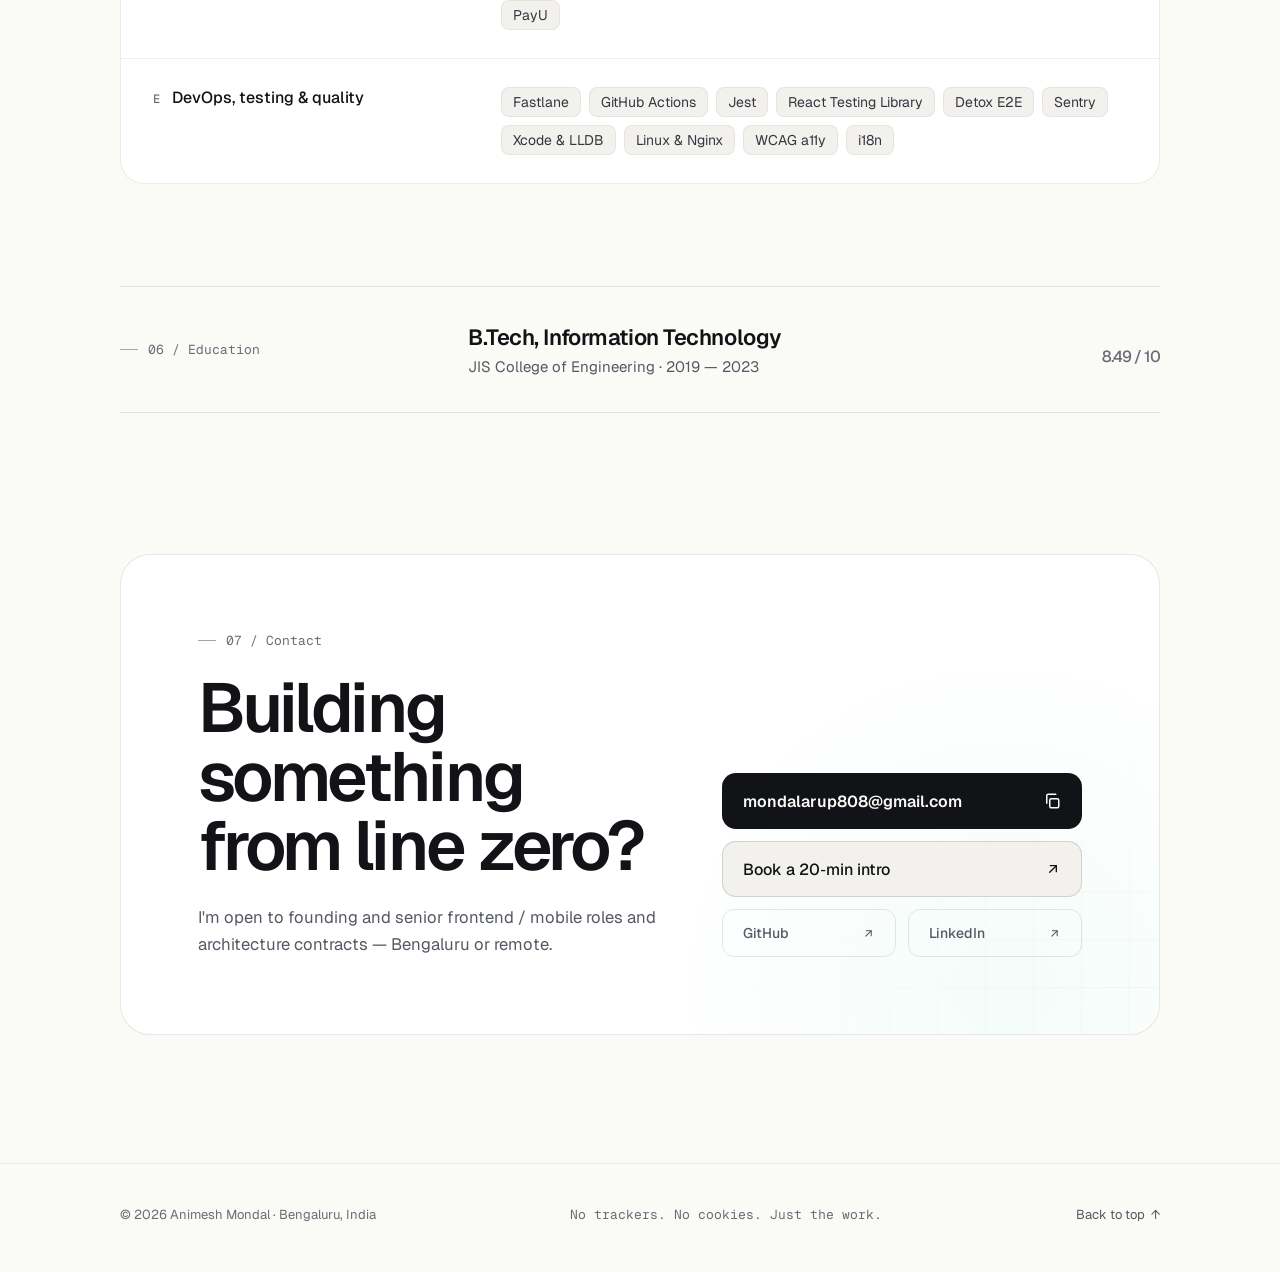
==== commit a76fb9eb: "Add Ecreelo and DevArcade projects Co-Authored-By: Claude Haiku 4.5 <noreply@anthropic.com>" ====
--- a/index.html
+++ b/index.html
@@ -9,7 +9,7 @@
   <title>Animesh Mondal — Frontend &amp; Mobile Architect | React Native</title>
   <meta name="description" content="Frontend &amp; Mobile Architect in Bengaluru building React Native, Server-Driven UI and native systems. Frontend Lead at Zoca ($3M+ ARR, 500+ businesses)." />
   <meta name="author" content="Animesh Mondal" />
-  <meta name="keywords" content="Animesh Mondal, frontend architect, mobile architect, React Native developer, server-driven UI, React engineer, Swift, SwiftUI, Next.js developer, TypeScript, Bengaluru, Zoca, Grovely, LoomBox, Formatter, Whislink, Repruvia, portfolio" />
+  <meta name="keywords" content="Animesh Mondal, frontend architect, mobile architect, React Native developer, server-driven UI, React engineer, Swift, SwiftUI, Next.js developer, TypeScript, Bengaluru, Zoca, Grovely, LoomBox, Ecreelo, Formatter, Whislink, DevArcade, Repruvia, portfolio" />
   <meta name="robots" content="index, follow, max-image-preview:large, max-snippet:-1, max-video-preview:-1" />
   <meta name="referrer" content="strict-origin-when-cross-origin" />
   <meta name="format-detection" content="telephone=no" />
@@ -184,14 +184,14 @@
         "mainEntity": { "@id": "https://leoanimesh.github.io/#person" },
         "primaryImageOfPage": { "@id": "https://leoanimesh.github.io/#ogimage" },
         "hasPart": { "@id": "https://leoanimesh.github.io/#work" },
-        "dateModified": "2026-09-27",
+        "dateModified": "2026-10-05",
         "inLanguage": "en"
       },
       {
         "@type": "ItemList",
         "@id": "https://leoanimesh.github.io/#work",
         "name": "Selected work",
-        "numberOfItems": 6,
+        "numberOfItems": 8,
         "itemListElement": [
           {
             "@type": "ListItem",
@@ -259,6 +259,37 @@
             "@type": "ListItem",
             "position": 5,
             "item": {
+              "@type": "MobileApplication",
+              "name": "Ecreelo",
+              "alternateName": "Ecreelo: Scroll & Shop",
+              "description": "An offline-first shopping reel: scroll product cards one screen at a time, file the ones worth buying into collections, and keep the store link, price and shop attached.",
+              "applicationCategory": "ShoppingApplication",
+              "operatingSystem": "iOS, Android",
+              "url": "https://apps.apple.com/in/app/ecreelo-scroll-shop/id6809688764",
+              "sameAs": ["https://play.google.com/store/apps/details?id=com.ecreelo"],
+              "image": "https://leoanimesh.github.io/assets/icons/ecreelo.png",
+              "author": { "@id": "https://leoanimesh.github.io/#person" }
+            }
+          },
+          {
+            "@type": "ListItem",
+            "position": 6,
+            "item": {
+              "@type": "WebApplication",
+              "name": "DevArcade",
+              "description": "An offline-first, gamified web app of interactive coding courses in DSA, JavaScript, TypeScript, HTML, CSS, React and Frontend System Design, with XP, streaks and sandboxed code grading.",
+              "applicationCategory": "EducationalApplication",
+              "operatingSystem": "Any",
+              "browserRequirements": "Requires a modern web browser.",
+              "url": "https://devarcade.in",
+              "image": "https://leoanimesh.github.io/assets/icons/devarcade.png",
+              "author": { "@id": "https://leoanimesh.github.io/#person" }
+            }
+          },
+          {
+            "@type": "ListItem",
+            "position": 7,
+            "item": {
               "@type": "SoftwareApplication",
               "name": "Zoca",
               "description": "Operating system for salons, spas and wellness businesses: calendar booking, client and service management, payments with Tap to Pay, and an AI chatbot.",
@@ -273,7 +304,7 @@
           },
           {
             "@type": "ListItem",
-            "position": 6,
+            "position": 8,
             "item": {
               "@type": "SoftwareApplication",
               "name": "Repruvia",
@@ -400,7 +431,7 @@
           <span class="eyebrow mono">03 / Selected work</span>
           <h2 class="h2" id="work-h" data-split>Shipped systems &amp; solo products</h2>
         </div>
-        <p class="secintro">Two store apps and two web products I designed, built and shipped alone, the platform I lead at Zoca, and an open‑source devtool.</p>
+        <p class="secintro">Three store apps and three web products I designed, built and shipped alone, the platform I lead at Zoca, and an open‑source devtool.</p>
       </div>
 
       <div class="work">
@@ -490,6 +521,51 @@
               <ul class="tags mono"><li>React 19</li><li>TypeScript</li><li>WebRTC</li><li>Supabase</li><li>TanStack Router</li><li>Zustand</li></ul>
               <div class="ctas">
                 <a class="btn btn-primary btn-sm" href="https://whislink.com" target="_blank" rel="noopener">whislink.com <svg class="i-ne" width="13" height="13" viewBox="0 0 24 24" fill="none" stroke="currentColor" stroke-width="2.2" stroke-linecap="round" stroke-linejoin="round" aria-hidden="true"><path d="M7 17L17 7"/><path d="M8 7h9v9"/></svg></a>
+              </div>
+            </div>
+          </article>
+        </div>
+
+        <div data-reveal style="--d: 0ms">
+          <article class="card" data-spot data-tilt style="--tint: 59,91,255">
+            <div class="media">
+              <span class="kind mono">Solo indie</span><span class="plat mono">iOS · Android</span>
+              <img class="appicon" src="assets/icons/ecreelo.png" alt="Ecreelo app icon" width="96" height="96" loading="lazy" decoding="async" />
+            </div>
+            <div class="cbody">
+              <div class="ctitle"><h3>Ecreelo</h3><p>Scroll &amp; Shop — a shopping reel</p></div>
+              <ul class="chips"><li class="chip">Offline‑first</li><li class="chip">Phone &amp; tablet layouts</li><li class="chip">Store link kept on every save</li></ul>
+              <ul class="bul">
+                <li>Product cards scroll one screen at a time; the ones worth buying are filed into collections.</li>
+                <li>Reads answer from SQLite and writes queue in an outbox, replayed in order when a connection returns.</li>
+                <li>Keyset‑paged reel over a fixed shuffle line, so every session sees the whole catalog without repeats.</li>
+              </ul>
+              <ul class="tags mono"><li>Flutter</li><li>Riverpod</li><li>go_router</li><li>Supabase</li><li>SQLite</li><li>Freezed</li></ul>
+              <div class="ctas">
+                <a class="btn btn-primary btn-sm" href="https://apps.apple.com/in/app/ecreelo-scroll-shop/id6809688764" target="_blank" rel="noopener">App Store <svg class="i-ne" width="13" height="13" viewBox="0 0 24 24" fill="none" stroke="currentColor" stroke-width="2.2" stroke-linecap="round" stroke-linejoin="round" aria-hidden="true"><path d="M7 17L17 7"/><path d="M8 7h9v9"/></svg></a>
+                <a class="btn btn-secondary btn-sm" href="https://play.google.com/store/apps/details?id=com.ecreelo" target="_blank" rel="noopener">Google Play <svg class="i-ne" width="13" height="13" viewBox="0 0 24 24" fill="none" stroke="currentColor" stroke-width="2" stroke-linecap="round" stroke-linejoin="round" aria-hidden="true"><path d="M7 17L17 7"/><path d="M8 7h9v9"/></svg></a>
+              </div>
+            </div>
+          </article>
+        </div>
+
+        <div data-reveal style="--d: 120ms">
+          <article class="card" data-spot data-tilt style="--tint: 59,130,246">
+            <div class="media">
+              <span class="kind mono">Solo indie</span><span class="plat mono">Web · PWA · Offline</span>
+              <img class="appicon" src="assets/icons/devarcade.png" alt="DevArcade app icon" width="96" height="96" loading="lazy" decoding="async" />
+            </div>
+            <div class="cbody">
+              <div class="ctitle"><h3>DevArcade</h3><p>Gamified interactive coding courses</p></div>
+              <ul class="chips"><li class="chip">7 courses</li><li class="chip">XP, streaks &amp; badges</li><li class="chip">Works offline</li></ul>
+              <ul class="bul">
+                <li>DSA, JavaScript, TypeScript, HTML, CSS, React and Frontend System Design, with quizzes and runnable examples.</li>
+                <li>Code graded in a sandbox: the real TypeScript checker, a rendered page and React interaction tests.</li>
+                <li>Google sign‑in with Firestore sync, Razorpay Pro plan, and Cloudflare Pages Functions for billing.</li>
+              </ul>
+              <ul class="tags mono"><li>Svelte 5</li><li>Vite</li><li>TypeScript</li><li>Firebase</li><li>Cloudflare Pages</li><li>CodeMirror</li></ul>
+              <div class="ctas">
+                <a class="btn btn-primary btn-sm" href="https://devarcade.in" target="_blank" rel="noopener">devarcade.in <svg class="i-ne" width="13" height="13" viewBox="0 0 24 24" fill="none" stroke="currentColor" stroke-width="2.2" stroke-linecap="round" stroke-linejoin="round" aria-hidden="true"><path d="M7 17L17 7"/><path d="M8 7h9v9"/></svg></a>
               </div>
             </div>
           </article>
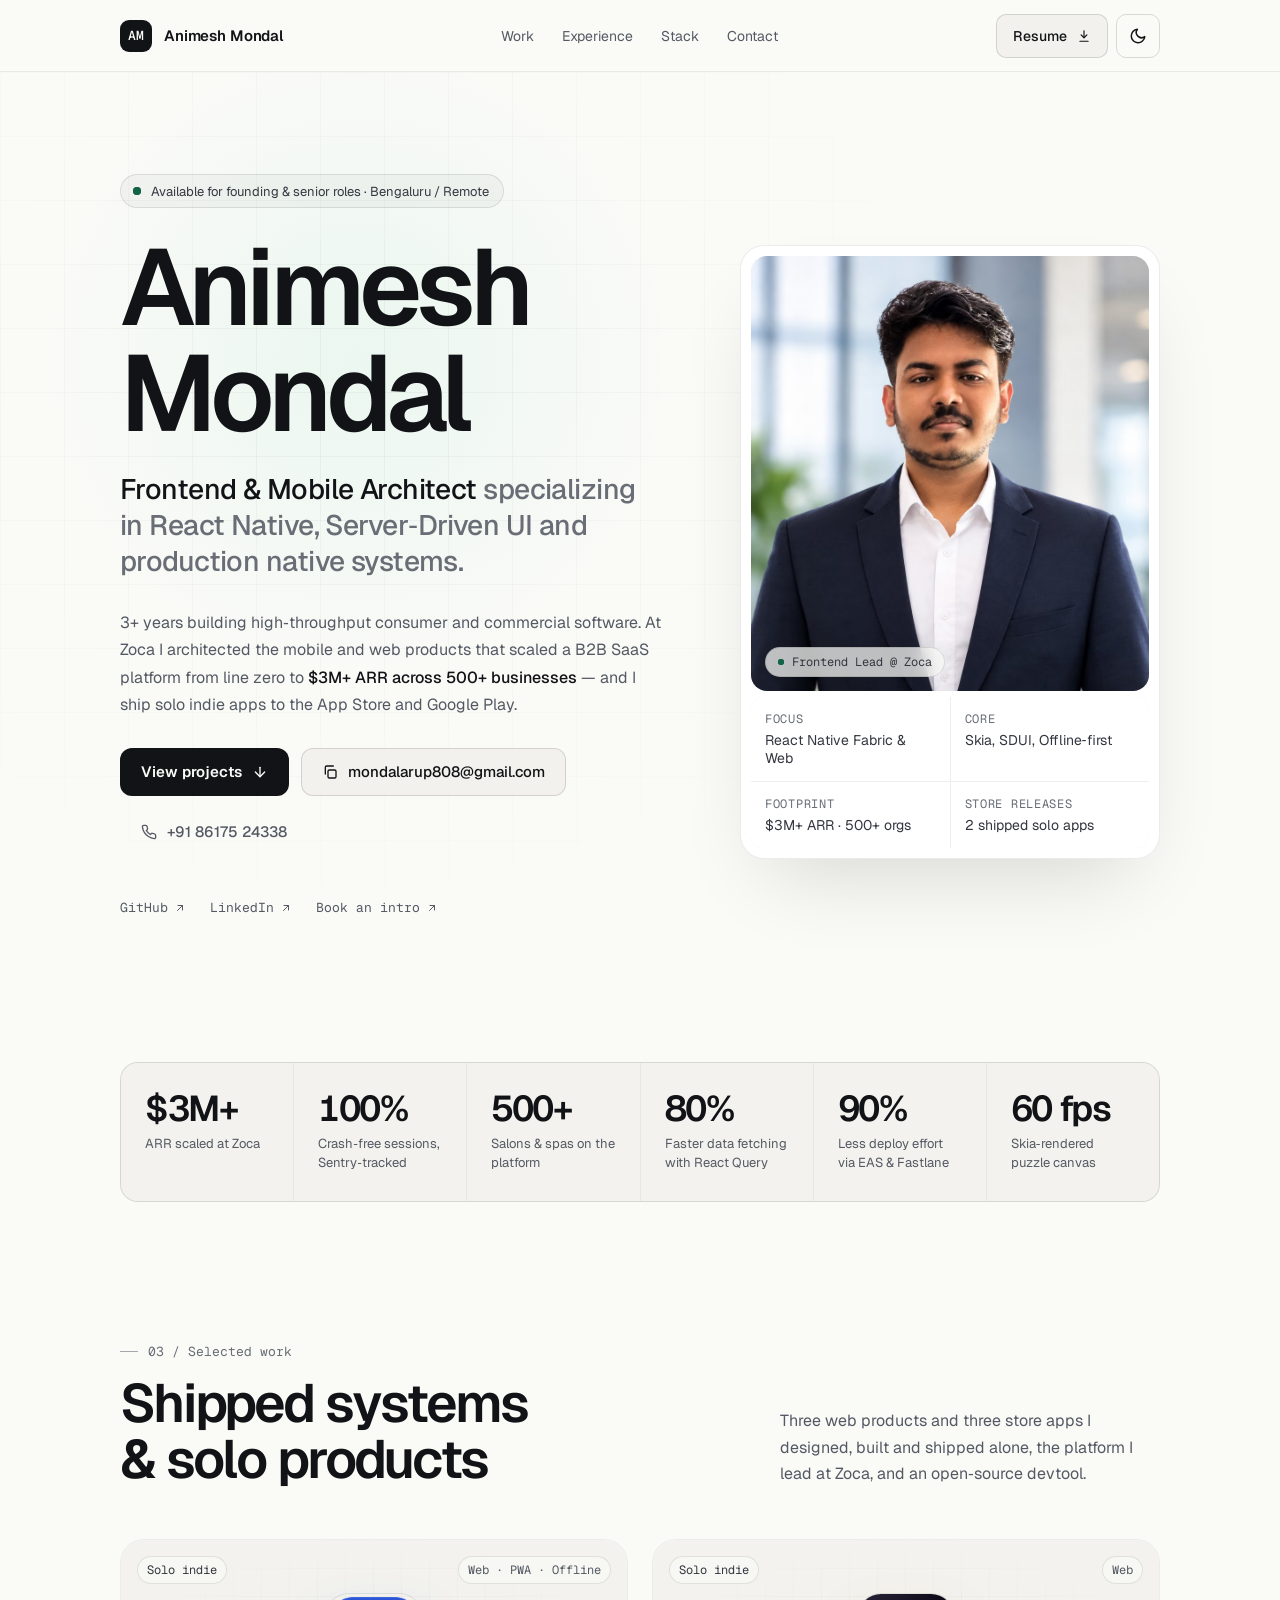
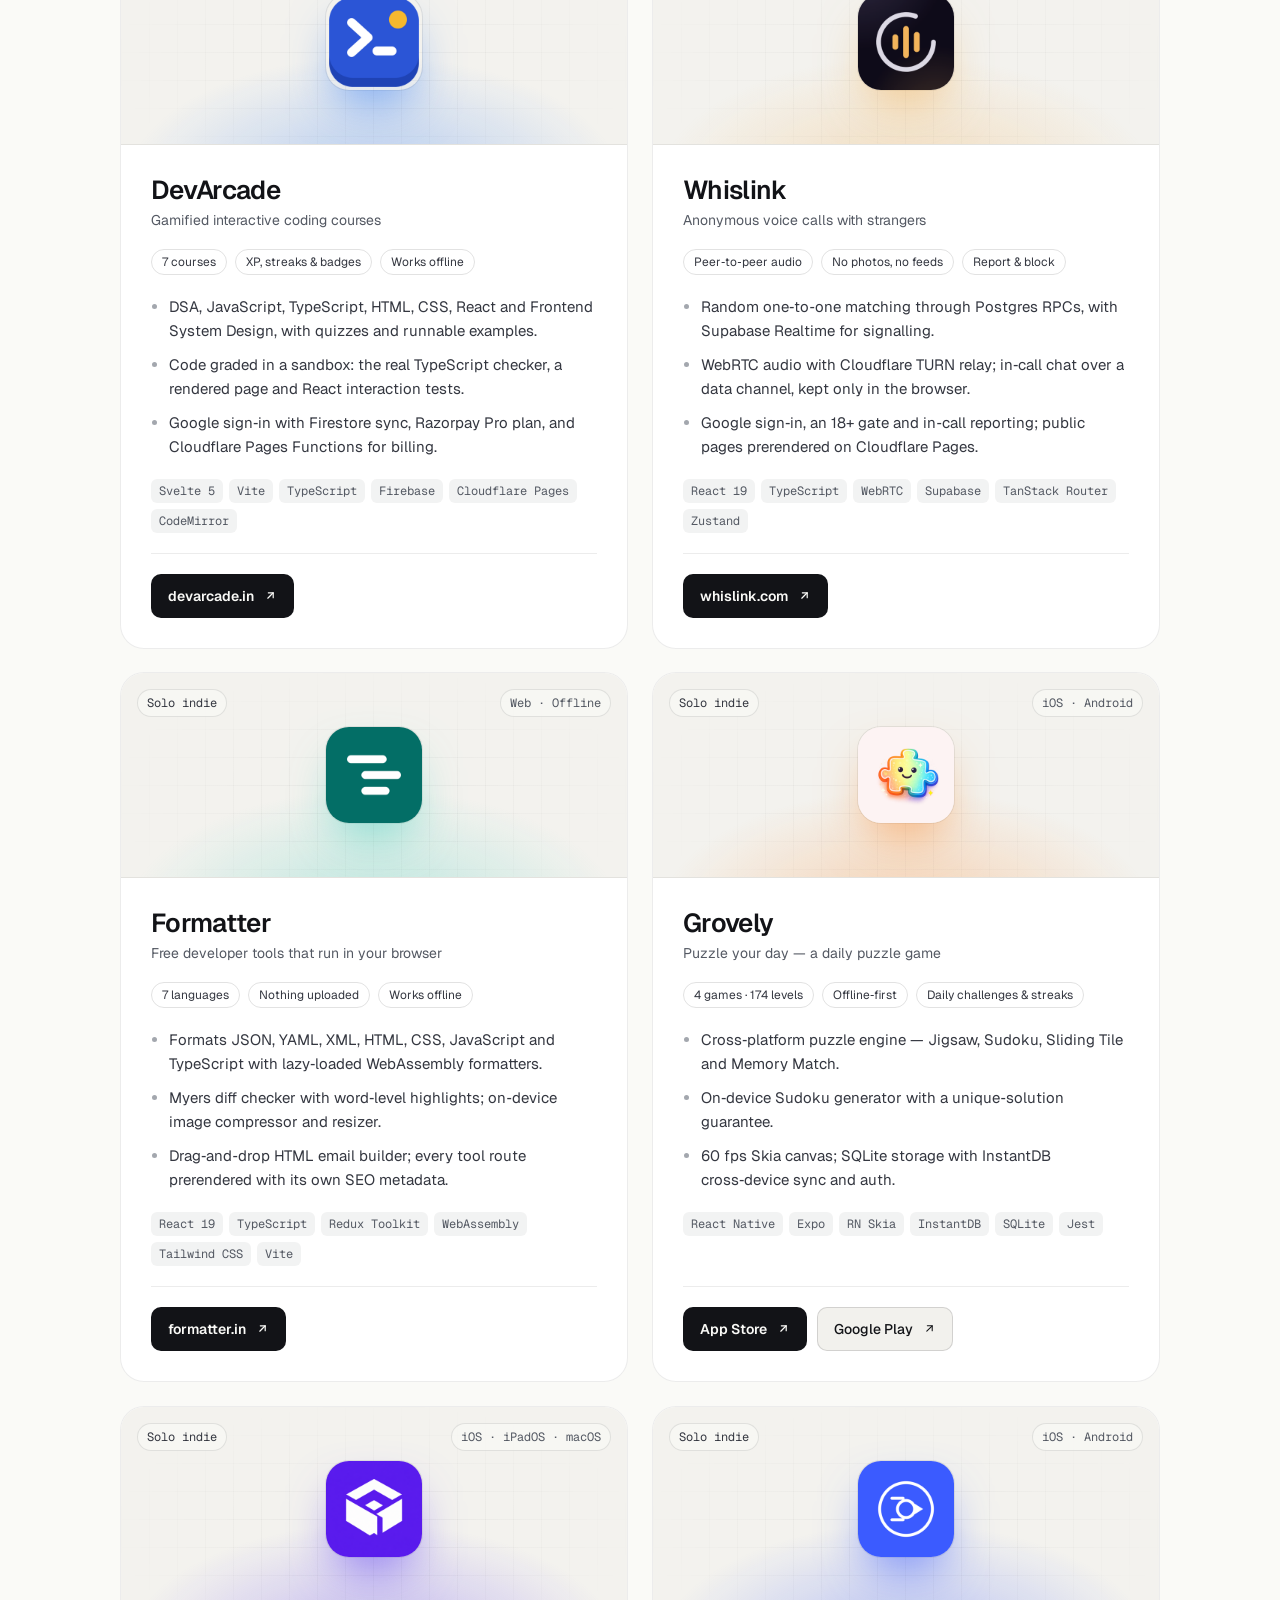
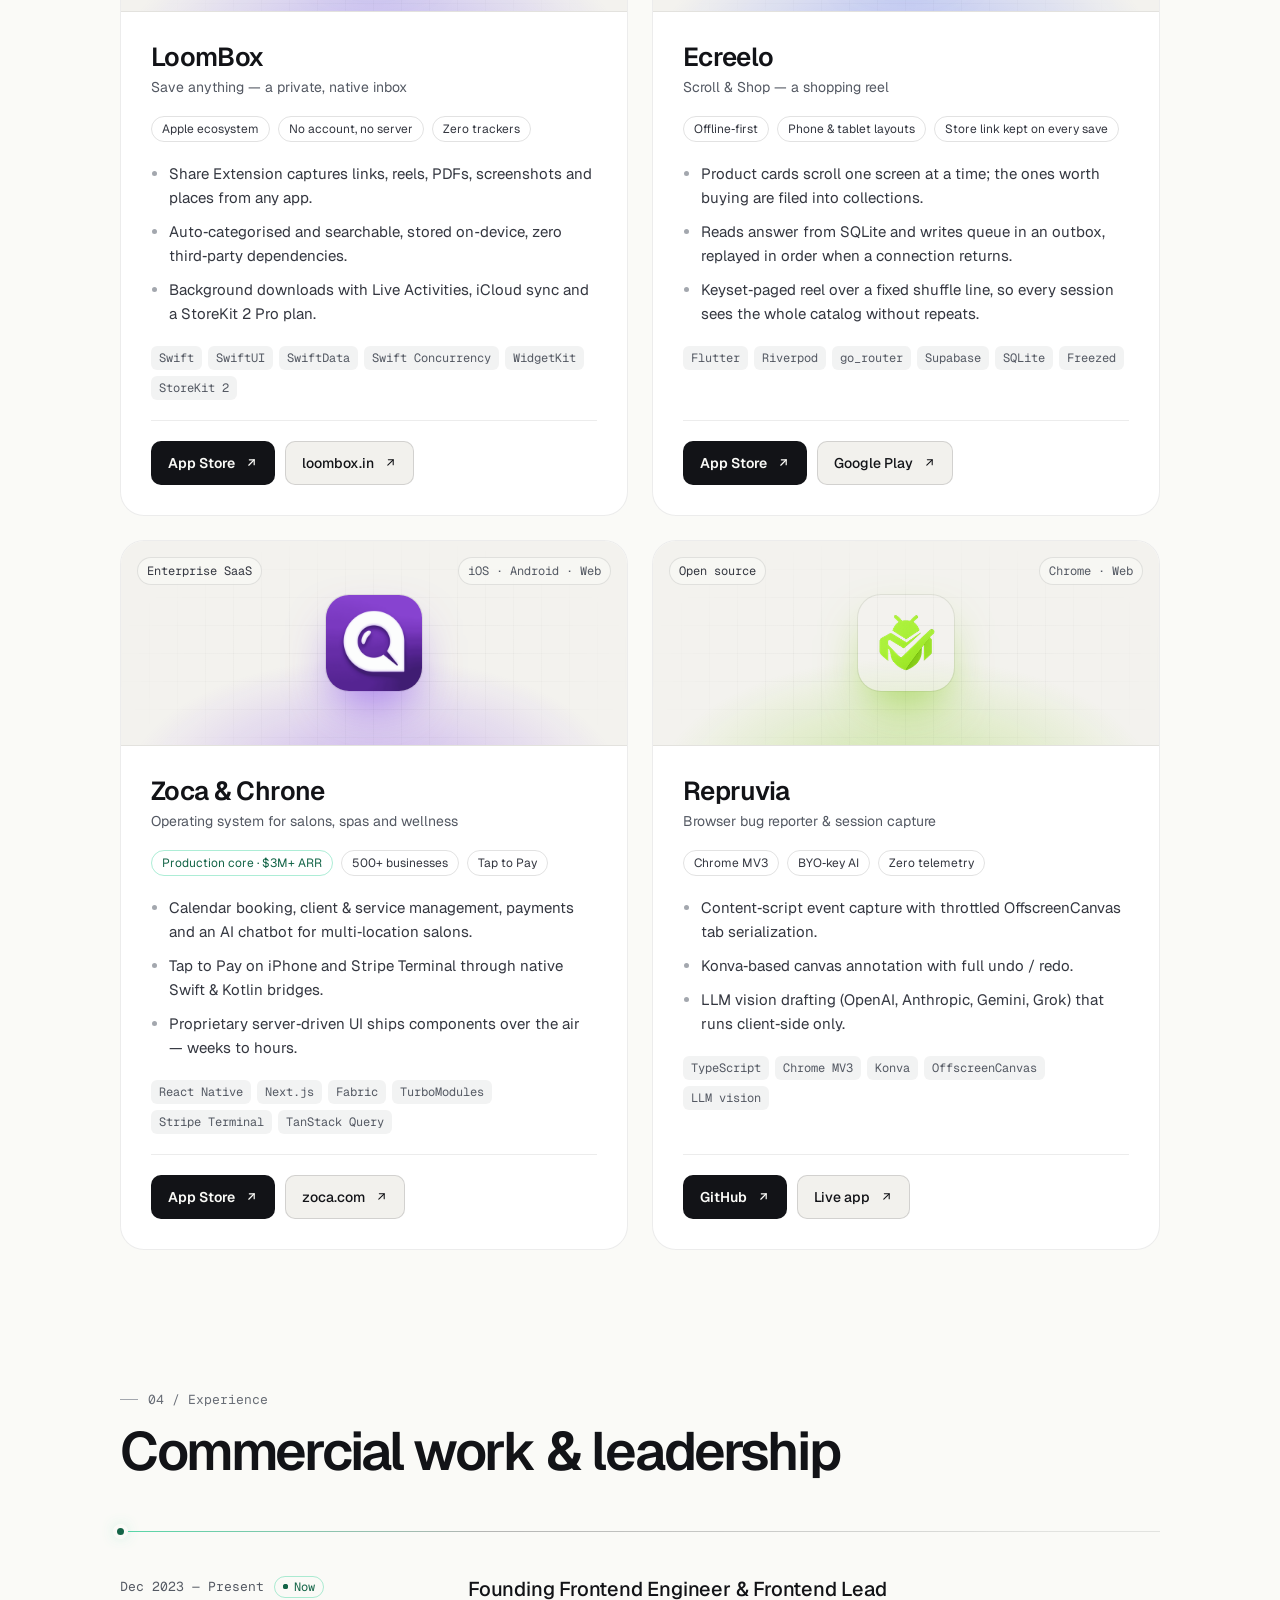
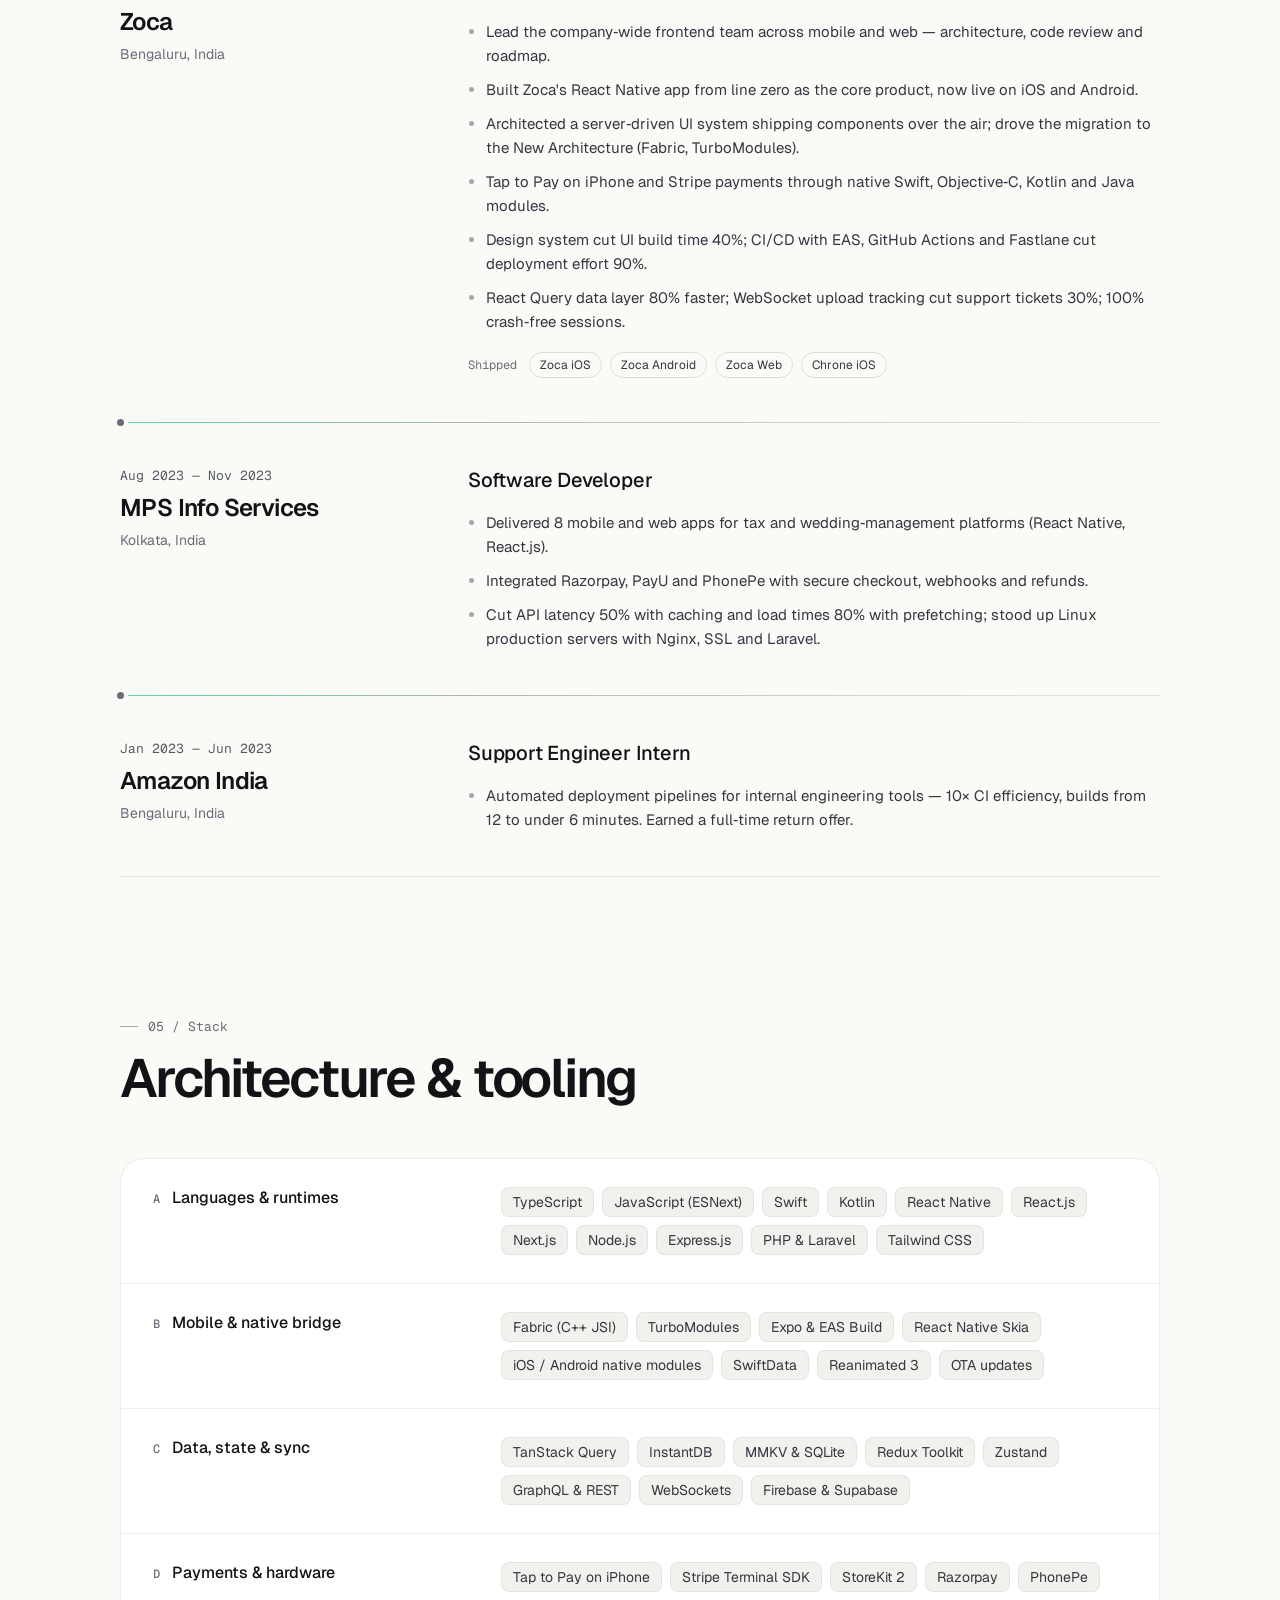
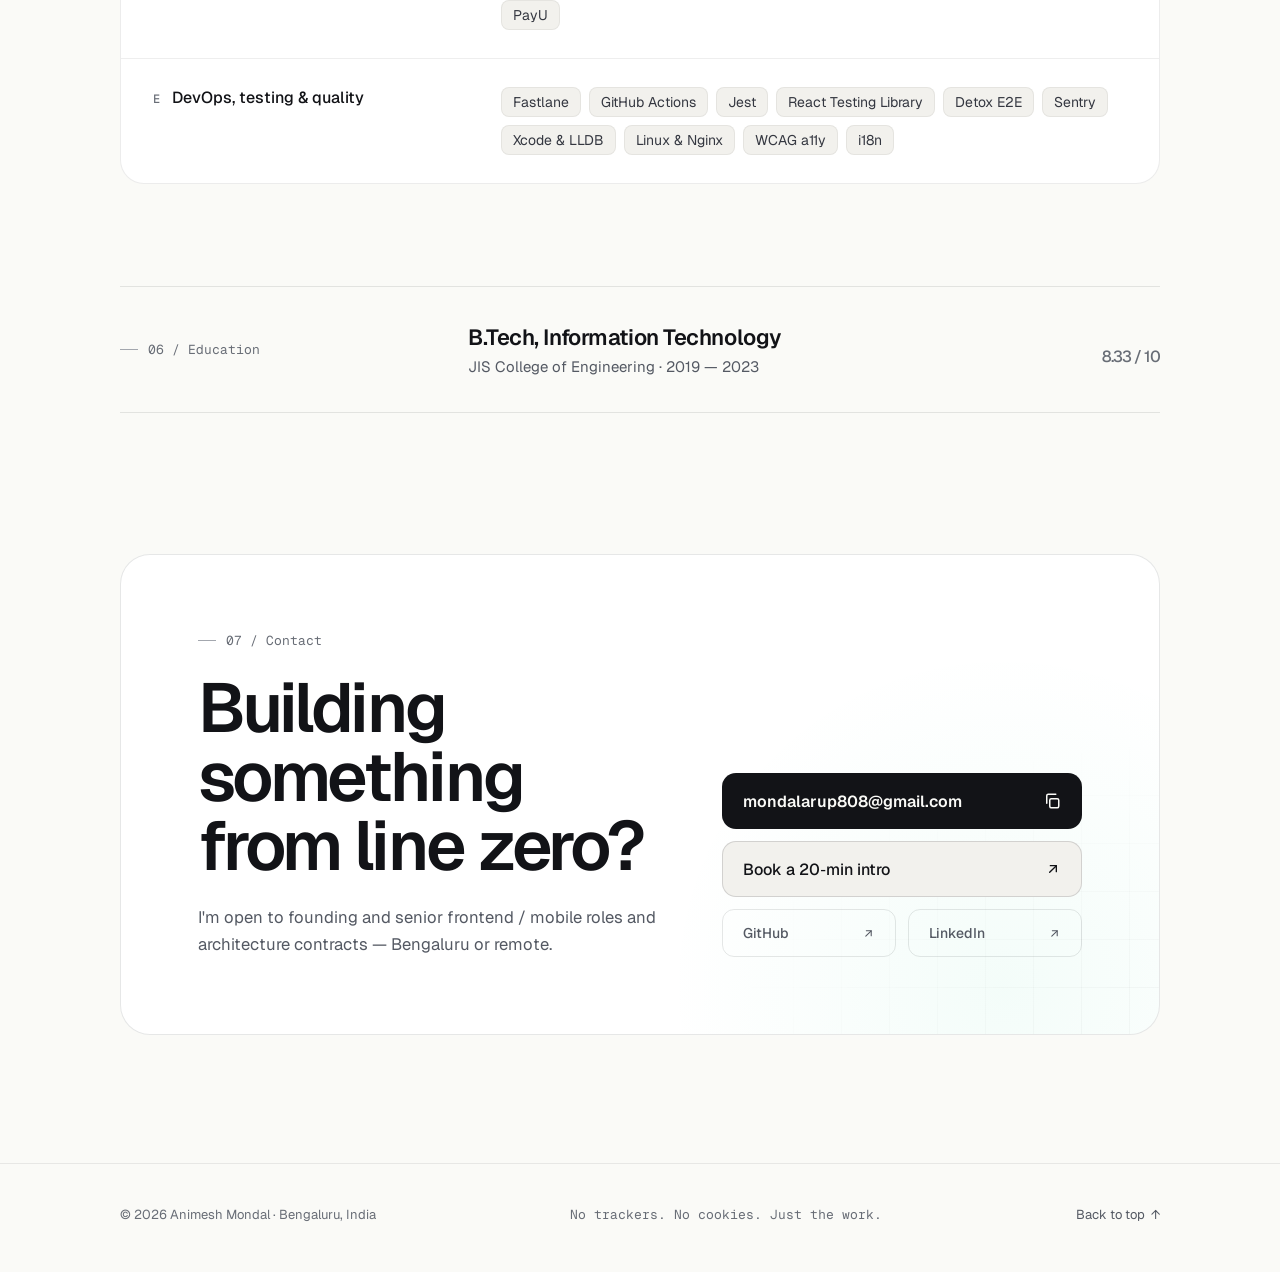
==== commit 6fc94b14: "Reorder work: web products first, then mobile apps Co-Authored-By: Claude Opus 5.5 <noreply@anthropi" ====
--- a/index.html
+++ b/index.html
@@ -197,15 +197,14 @@
             "@type": "ListItem",
             "position": 1,
             "item": {
-              "@type": "SoftwareApplication",
-              "name": "Grovely",
-              "alternateName": "Grovely: Puzzle your day",
-              "description": "A daily puzzle game with Jigsaw, Sudoku, Sliding Tile and Memory Match: 4 games, 174 levels, offline-first, with daily challenges and streaks.",
-              "applicationCategory": "GameApplication",
-              "operatingSystem": "iOS, Android",
-              "url": "https://apps.apple.com/us/app/grovely-puzzle-your-day/id6768094592",
-              "sameAs": ["https://play.google.com/store/apps/details?id=com.grovely"],
-              "image": "https://leoanimesh.github.io/assets/icons/grovely.png",
+              "@type": "WebApplication",
+              "name": "DevArcade",
+              "description": "An offline-first, gamified web app of interactive coding courses in DSA, JavaScript, TypeScript, HTML, CSS, React and Frontend System Design, with XP, streaks and sandboxed code grading.",
+              "applicationCategory": "EducationalApplication",
+              "operatingSystem": "Any",
+              "browserRequirements": "Requires a modern web browser.",
+              "url": "https://devarcade.in",
+              "image": "https://leoanimesh.github.io/assets/icons/devarcade.png",
               "author": { "@id": "https://leoanimesh.github.io/#person" }
             }
           },
@@ -213,15 +212,14 @@
             "@type": "ListItem",
             "position": 2,
             "item": {
-              "@type": "SoftwareApplication",
-              "name": "LoomBox",
-              "alternateName": "LoomBox: Save anything",
-              "description": "A private, native inbox for links, reels, PDFs, screenshots and places. Stored on-device with no account, no server and zero trackers.",
-              "applicationCategory": "UtilitiesApplication",
-              "operatingSystem": "iOS, iPadOS, macOS",
-              "url": "https://loombox.in",
-              "installUrl": "https://apps.apple.com/us/app/loombox-save-anything/id6770147676",
-              "image": "https://leoanimesh.github.io/assets/icons/loombox.png",
+              "@type": "WebApplication",
+              "name": "Whislink",
+              "description": "Anonymous one-to-one voice calls with strangers in the browser, over peer-to-peer WebRTC audio. No photos, no feeds, no swiping.",
+              "applicationCategory": "CommunicationApplication",
+              "operatingSystem": "Any",
+              "browserRequirements": "Requires a modern web browser with microphone access.",
+              "url": "https://whislink.com",
+              "image": "https://leoanimesh.github.io/assets/icons/whislink.png",
               "author": { "@id": "https://leoanimesh.github.io/#person" }
             }
           },
@@ -244,20 +242,37 @@
             "@type": "ListItem",
             "position": 4,
             "item": {
-              "@type": "WebApplication",
-              "name": "Whislink",
-              "description": "Anonymous one-to-one voice calls with strangers in the browser, over peer-to-peer WebRTC audio. No photos, no feeds, no swiping.",
-              "applicationCategory": "CommunicationApplication",
-              "operatingSystem": "Any",
-              "browserRequirements": "Requires a modern web browser with microphone access.",
-              "url": "https://whislink.com",
-              "image": "https://leoanimesh.github.io/assets/icons/whislink.png",
+              "@type": "SoftwareApplication",
+              "name": "Grovely",
+              "alternateName": "Grovely: Puzzle your day",
+              "description": "A daily puzzle game with Jigsaw, Sudoku, Sliding Tile and Memory Match: 4 games, 174 levels, offline-first, with daily challenges and streaks.",
+              "applicationCategory": "GameApplication",
+              "operatingSystem": "iOS, Android",
+              "url": "https://apps.apple.com/us/app/grovely-puzzle-your-day/id6768094592",
+              "sameAs": ["https://play.google.com/store/apps/details?id=com.grovely"],
+              "image": "https://leoanimesh.github.io/assets/icons/grovely.png",
               "author": { "@id": "https://leoanimesh.github.io/#person" }
             }
           },
           {
             "@type": "ListItem",
             "position": 5,
+            "item": {
+              "@type": "SoftwareApplication",
+              "name": "LoomBox",
+              "alternateName": "LoomBox: Save anything",
+              "description": "A private, native inbox for links, reels, PDFs, screenshots and places. Stored on-device with no account, no server and zero trackers.",
+              "applicationCategory": "UtilitiesApplication",
+              "operatingSystem": "iOS, iPadOS, macOS",
+              "url": "https://loombox.in",
+              "installUrl": "https://apps.apple.com/us/app/loombox-save-anything/id6770147676",
+              "image": "https://leoanimesh.github.io/assets/icons/loombox.png",
+              "author": { "@id": "https://leoanimesh.github.io/#person" }
+            }
+          },
+          {
+            "@type": "ListItem",
+            "position": 6,
             "item": {
               "@type": "MobileApplication",
               "name": "Ecreelo",
@@ -268,21 +283,6 @@
               "url": "https://apps.apple.com/in/app/ecreelo-scroll-shop/id6809688764",
               "sameAs": ["https://play.google.com/store/apps/details?id=com.ecreelo"],
               "image": "https://leoanimesh.github.io/assets/icons/ecreelo.png",
-              "author": { "@id": "https://leoanimesh.github.io/#person" }
-            }
-          },
-          {
-            "@type": "ListItem",
-            "position": 6,
-            "item": {
-              "@type": "WebApplication",
-              "name": "DevArcade",
-              "description": "An offline-first, gamified web app of interactive coding courses in DSA, JavaScript, TypeScript, HTML, CSS, React and Frontend System Design, with XP, streaks and sandboxed code grading.",
-              "applicationCategory": "EducationalApplication",
-              "operatingSystem": "Any",
-              "browserRequirements": "Requires a modern web browser.",
-              "url": "https://devarcade.in",
-              "image": "https://leoanimesh.github.io/assets/icons/devarcade.png",
               "author": { "@id": "https://leoanimesh.github.io/#person" }
             }
           },
@@ -431,12 +431,78 @@
           <span class="eyebrow mono">03 / Selected work</span>
           <h2 class="h2" id="work-h" data-split>Shipped systems &amp; solo products</h2>
         </div>
-        <p class="secintro">Three store apps and three web products I designed, built and shipped alone, the platform I lead at Zoca, and an open‑source devtool.</p>
+        <p class="secintro">Three web products and three store apps I designed, built and shipped alone, the platform I lead at Zoca, and an open‑source devtool.</p>
       </div>
 
       <div class="work">
 
         <div data-reveal style="--d: 0ms">
+          <article class="card" data-spot data-tilt style="--tint: 59,130,246">
+            <div class="media">
+              <span class="kind mono">Solo indie</span><span class="plat mono">Web · PWA · Offline</span>
+              <img class="appicon" src="assets/icons/devarcade.png" alt="DevArcade app icon" width="96" height="96" loading="lazy" decoding="async" />
+            </div>
+            <div class="cbody">
+              <div class="ctitle"><h3>DevArcade</h3><p>Gamified interactive coding courses</p></div>
+              <ul class="chips"><li class="chip">7 courses</li><li class="chip">XP, streaks &amp; badges</li><li class="chip">Works offline</li></ul>
+              <ul class="bul">
+                <li>DSA, JavaScript, TypeScript, HTML, CSS, React and Frontend System Design, with quizzes and runnable examples.</li>
+                <li>Code graded in a sandbox: the real TypeScript checker, a rendered page and React interaction tests.</li>
+                <li>Google sign‑in with Firestore sync, Razorpay Pro plan, and Cloudflare Pages Functions for billing.</li>
+              </ul>
+              <ul class="tags mono"><li>Svelte 5</li><li>Vite</li><li>TypeScript</li><li>Firebase</li><li>Cloudflare Pages</li><li>CodeMirror</li></ul>
+              <div class="ctas">
+                <a class="btn btn-primary btn-sm" href="https://devarcade.in" target="_blank" rel="noopener">devarcade.in <svg class="i-ne" width="13" height="13" viewBox="0 0 24 24" fill="none" stroke="currentColor" stroke-width="2.2" stroke-linecap="round" stroke-linejoin="round" aria-hidden="true"><path d="M7 17L17 7"/><path d="M8 7h9v9"/></svg></a>
+              </div>
+            </div>
+          </article>
+        </div>
+
+        <div data-reveal style="--d: 120ms">
+          <article class="card" data-spot data-tilt style="--tint: 242,179,91">
+            <div class="media">
+              <span class="kind mono">Solo indie</span><span class="plat mono">Web</span>
+              <img class="appicon" src="assets/icons/whislink.png" alt="Whislink app icon" width="96" height="96" loading="lazy" decoding="async" />
+            </div>
+            <div class="cbody">
+              <div class="ctitle"><h3>Whislink</h3><p>Anonymous voice calls with strangers</p></div>
+              <ul class="chips"><li class="chip">Peer‑to‑peer audio</li><li class="chip">No photos, no feeds</li><li class="chip">Report &amp; block</li></ul>
+              <ul class="bul">
+                <li>Random one‑to‑one matching through Postgres RPCs, with Supabase Realtime for signalling.</li>
+                <li>WebRTC audio with Cloudflare TURN relay; in‑call chat over a data channel, kept only in the browser.</li>
+                <li>Google sign‑in, an 18+ gate and in‑call reporting; public pages prerendered on Cloudflare Pages.</li>
+              </ul>
+              <ul class="tags mono"><li>React 19</li><li>TypeScript</li><li>WebRTC</li><li>Supabase</li><li>TanStack Router</li><li>Zustand</li></ul>
+              <div class="ctas">
+                <a class="btn btn-primary btn-sm" href="https://whislink.com" target="_blank" rel="noopener">whislink.com <svg class="i-ne" width="13" height="13" viewBox="0 0 24 24" fill="none" stroke="currentColor" stroke-width="2.2" stroke-linecap="round" stroke-linejoin="round" aria-hidden="true"><path d="M7 17L17 7"/><path d="M8 7h9v9"/></svg></a>
+              </div>
+            </div>
+          </article>
+        </div>
+
+        <div data-reveal style="--d: 0ms">
+          <article class="card" data-spot data-tilt style="--tint: 79,209,193">
+            <div class="media">
+              <span class="kind mono">Solo indie</span><span class="plat mono">Web · Offline</span>
+              <img class="appicon" src="assets/icons/formatter.png" alt="Formatter app icon" width="96" height="96" loading="lazy" decoding="async" />
+            </div>
+            <div class="cbody">
+              <div class="ctitle"><h3>Formatter</h3><p>Free developer tools that run in your browser</p></div>
+              <ul class="chips"><li class="chip">7 languages</li><li class="chip">Nothing uploaded</li><li class="chip">Works offline</li></ul>
+              <ul class="bul">
+                <li>Formats JSON, YAML, XML, HTML, CSS, JavaScript and TypeScript with lazy‑loaded WebAssembly formatters.</li>
+                <li>Myers diff checker with word‑level highlights; on‑device image compressor and resizer.</li>
+                <li>Drag‑and‑drop HTML email builder; every tool route prerendered with its own SEO metadata.</li>
+              </ul>
+              <ul class="tags mono"><li>React 19</li><li>TypeScript</li><li>Redux Toolkit</li><li>WebAssembly</li><li>Tailwind CSS</li><li>Vite</li></ul>
+              <div class="ctas">
+                <a class="btn btn-primary btn-sm" href="https://formatter.in" target="_blank" rel="noopener">formatter.in <svg class="i-ne" width="13" height="13" viewBox="0 0 24 24" fill="none" stroke="currentColor" stroke-width="2.2" stroke-linecap="round" stroke-linejoin="round" aria-hidden="true"><path d="M7 17L17 7"/><path d="M8 7h9v9"/></svg></a>
+              </div>
+            </div>
+          </article>
+        </div>
+
+        <div data-reveal style="--d: 120ms">
           <article class="card" data-spot data-tilt style="--tint: 251,146,60">
             <div class="media">
               <span class="kind mono">Solo indie</span><span class="plat mono">iOS · Android</span>
@@ -459,7 +525,7 @@
           </article>
         </div>
 
-        <div data-reveal style="--d: 120ms">
+        <div data-reveal style="--d: 0ms">
           <article class="card" data-spot data-tilt style="--tint: 91,61,245">
             <div class="media">
               <span class="kind mono">Solo indie</span><span class="plat mono">iOS · iPadOS · macOS</span>
@@ -482,51 +548,7 @@
           </article>
         </div>
 
-        <div data-reveal style="--d: 0ms">
-          <article class="card" data-spot data-tilt style="--tint: 79,209,193">
-            <div class="media">
-              <span class="kind mono">Solo indie</span><span class="plat mono">Web · Offline</span>
-              <img class="appicon" src="assets/icons/formatter.png" alt="Formatter app icon" width="96" height="96" loading="lazy" decoding="async" />
-            </div>
-            <div class="cbody">
-              <div class="ctitle"><h3>Formatter</h3><p>Free developer tools that run in your browser</p></div>
-              <ul class="chips"><li class="chip">7 languages</li><li class="chip">Nothing uploaded</li><li class="chip">Works offline</li></ul>
-              <ul class="bul">
-                <li>Formats JSON, YAML, XML, HTML, CSS, JavaScript and TypeScript with lazy‑loaded WebAssembly formatters.</li>
-                <li>Myers diff checker with word‑level highlights; on‑device image compressor and resizer.</li>
-                <li>Drag‑and‑drop HTML email builder; every tool route prerendered with its own SEO metadata.</li>
-              </ul>
-              <ul class="tags mono"><li>React 19</li><li>TypeScript</li><li>Redux Toolkit</li><li>WebAssembly</li><li>Tailwind CSS</li><li>Vite</li></ul>
-              <div class="ctas">
-                <a class="btn btn-primary btn-sm" href="https://formatter.in" target="_blank" rel="noopener">formatter.in <svg class="i-ne" width="13" height="13" viewBox="0 0 24 24" fill="none" stroke="currentColor" stroke-width="2.2" stroke-linecap="round" stroke-linejoin="round" aria-hidden="true"><path d="M7 17L17 7"/><path d="M8 7h9v9"/></svg></a>
-              </div>
-            </div>
-          </article>
-        </div>
-
         <div data-reveal style="--d: 120ms">
-          <article class="card" data-spot data-tilt style="--tint: 242,179,91">
-            <div class="media">
-              <span class="kind mono">Solo indie</span><span class="plat mono">Web</span>
-              <img class="appicon" src="assets/icons/whislink.png" alt="Whislink app icon" width="96" height="96" loading="lazy" decoding="async" />
-            </div>
-            <div class="cbody">
-              <div class="ctitle"><h3>Whislink</h3><p>Anonymous voice calls with strangers</p></div>
-              <ul class="chips"><li class="chip">Peer‑to‑peer audio</li><li class="chip">No photos, no feeds</li><li class="chip">Report &amp; block</li></ul>
-              <ul class="bul">
-                <li>Random one‑to‑one matching through Postgres RPCs, with Supabase Realtime for signalling.</li>
-                <li>WebRTC audio with Cloudflare TURN relay; in‑call chat over a data channel, kept only in the browser.</li>
-                <li>Google sign‑in, an 18+ gate and in‑call reporting; public pages prerendered on Cloudflare Pages.</li>
-              </ul>
-              <ul class="tags mono"><li>React 19</li><li>TypeScript</li><li>WebRTC</li><li>Supabase</li><li>TanStack Router</li><li>Zustand</li></ul>
-              <div class="ctas">
-                <a class="btn btn-primary btn-sm" href="https://whislink.com" target="_blank" rel="noopener">whislink.com <svg class="i-ne" width="13" height="13" viewBox="0 0 24 24" fill="none" stroke="currentColor" stroke-width="2.2" stroke-linecap="round" stroke-linejoin="round" aria-hidden="true"><path d="M7 17L17 7"/><path d="M8 7h9v9"/></svg></a>
-              </div>
-            </div>
-          </article>
-        </div>
-
-        <div data-reveal style="--d: 0ms">
           <article class="card" data-spot data-tilt style="--tint: 59,91,255">
             <div class="media">
               <span class="kind mono">Solo indie</span><span class="plat mono">iOS · Android</span>
@@ -544,28 +566,6 @@
               <div class="ctas">
                 <a class="btn btn-primary btn-sm" href="https://apps.apple.com/in/app/ecreelo-scroll-shop/id6809688764" target="_blank" rel="noopener">App Store <svg class="i-ne" width="13" height="13" viewBox="0 0 24 24" fill="none" stroke="currentColor" stroke-width="2.2" stroke-linecap="round" stroke-linejoin="round" aria-hidden="true"><path d="M7 17L17 7"/><path d="M8 7h9v9"/></svg></a>
                 <a class="btn btn-secondary btn-sm" href="https://play.google.com/store/apps/details?id=com.ecreelo" target="_blank" rel="noopener">Google Play <svg class="i-ne" width="13" height="13" viewBox="0 0 24 24" fill="none" stroke="currentColor" stroke-width="2" stroke-linecap="round" stroke-linejoin="round" aria-hidden="true"><path d="M7 17L17 7"/><path d="M8 7h9v9"/></svg></a>
-              </div>
-            </div>
-          </article>
-        </div>
-
-        <div data-reveal style="--d: 120ms">
-          <article class="card" data-spot data-tilt style="--tint: 59,130,246">
-            <div class="media">
-              <span class="kind mono">Solo indie</span><span class="plat mono">Web · PWA · Offline</span>
-              <img class="appicon" src="assets/icons/devarcade.png" alt="DevArcade app icon" width="96" height="96" loading="lazy" decoding="async" />
-            </div>
-            <div class="cbody">
-              <div class="ctitle"><h3>DevArcade</h3><p>Gamified interactive coding courses</p></div>
-              <ul class="chips"><li class="chip">7 courses</li><li class="chip">XP, streaks &amp; badges</li><li class="chip">Works offline</li></ul>
-              <ul class="bul">
-                <li>DSA, JavaScript, TypeScript, HTML, CSS, React and Frontend System Design, with quizzes and runnable examples.</li>
-                <li>Code graded in a sandbox: the real TypeScript checker, a rendered page and React interaction tests.</li>
-                <li>Google sign‑in with Firestore sync, Razorpay Pro plan, and Cloudflare Pages Functions for billing.</li>
-              </ul>
-              <ul class="tags mono"><li>Svelte 5</li><li>Vite</li><li>TypeScript</li><li>Firebase</li><li>Cloudflare Pages</li><li>CodeMirror</li></ul>
-              <div class="ctas">
-                <a class="btn btn-primary btn-sm" href="https://devarcade.in" target="_blank" rel="noopener">devarcade.in <svg class="i-ne" width="13" height="13" viewBox="0 0 24 24" fill="none" stroke="currentColor" stroke-width="2.2" stroke-linecap="round" stroke-linejoin="round" aria-hidden="true"><path d="M7 17L17 7"/><path d="M8 7h9v9"/></svg></a>
               </div>
             </div>
           </article>
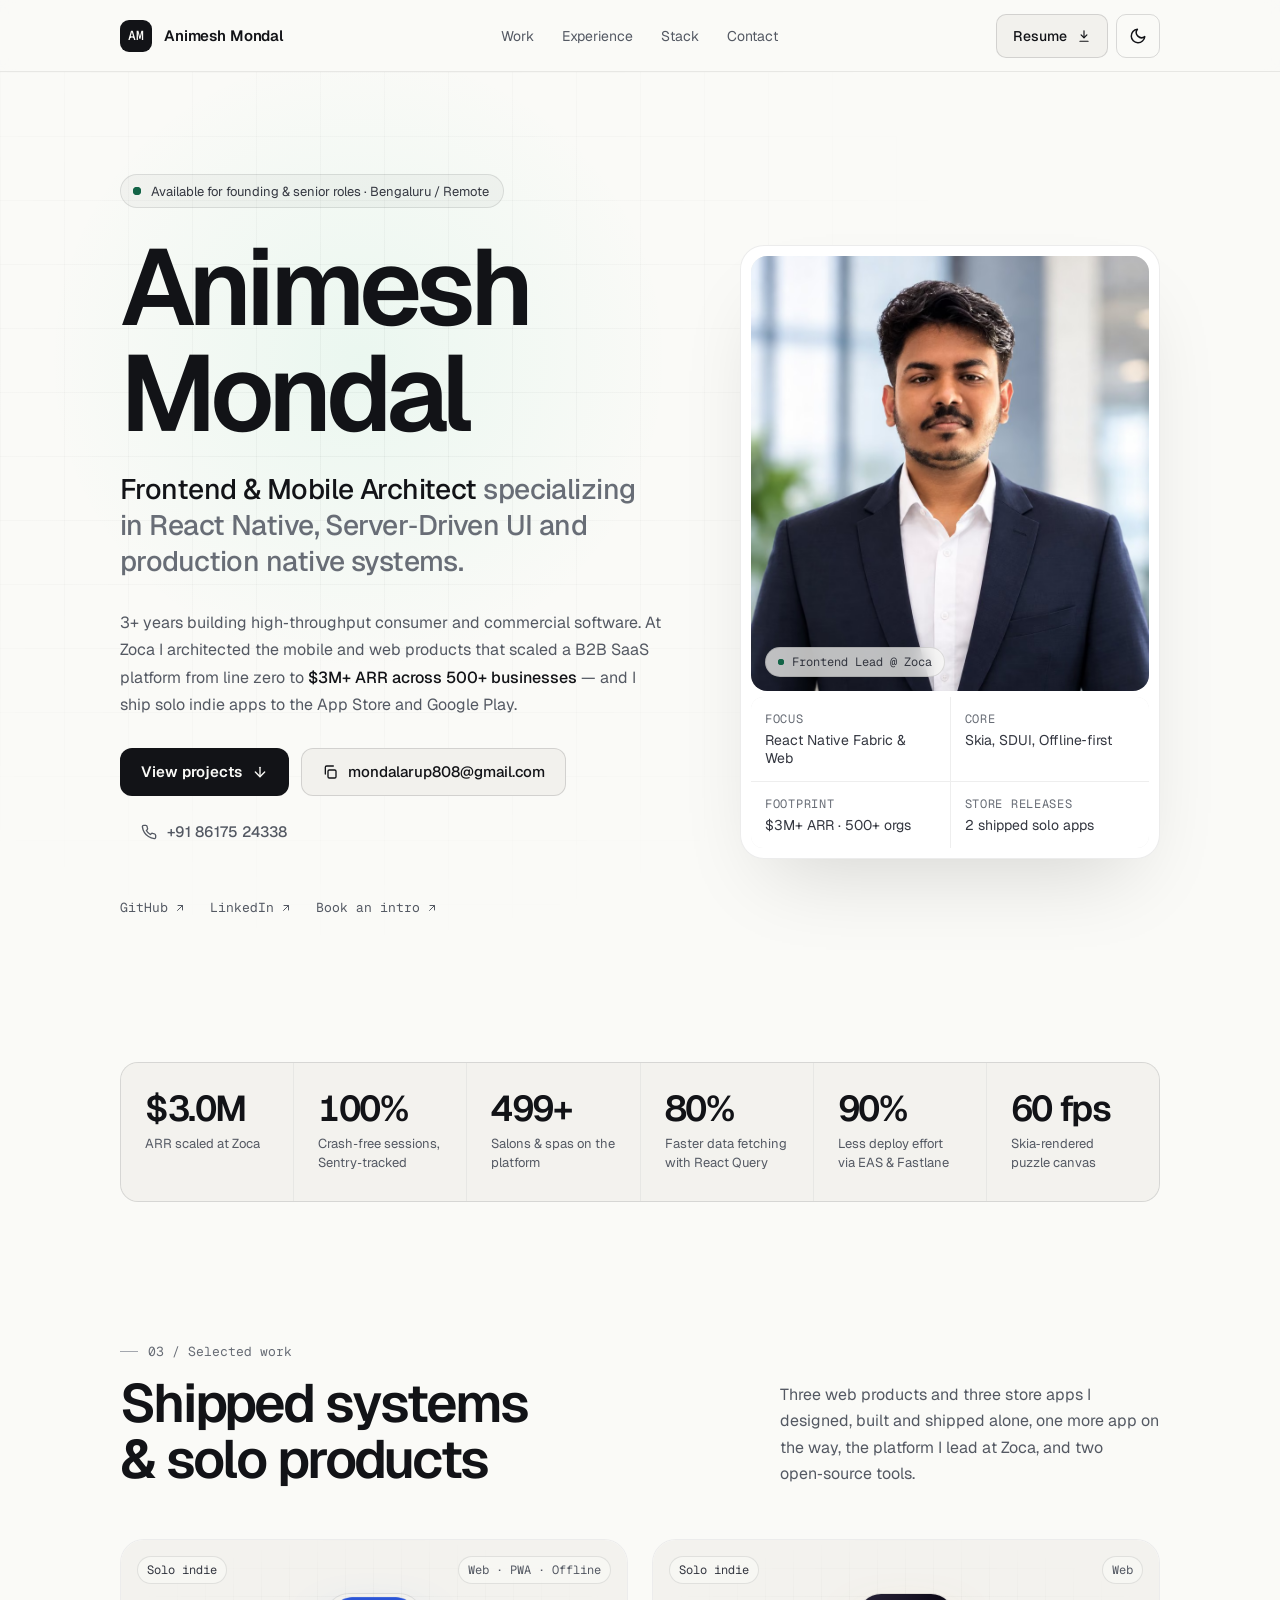
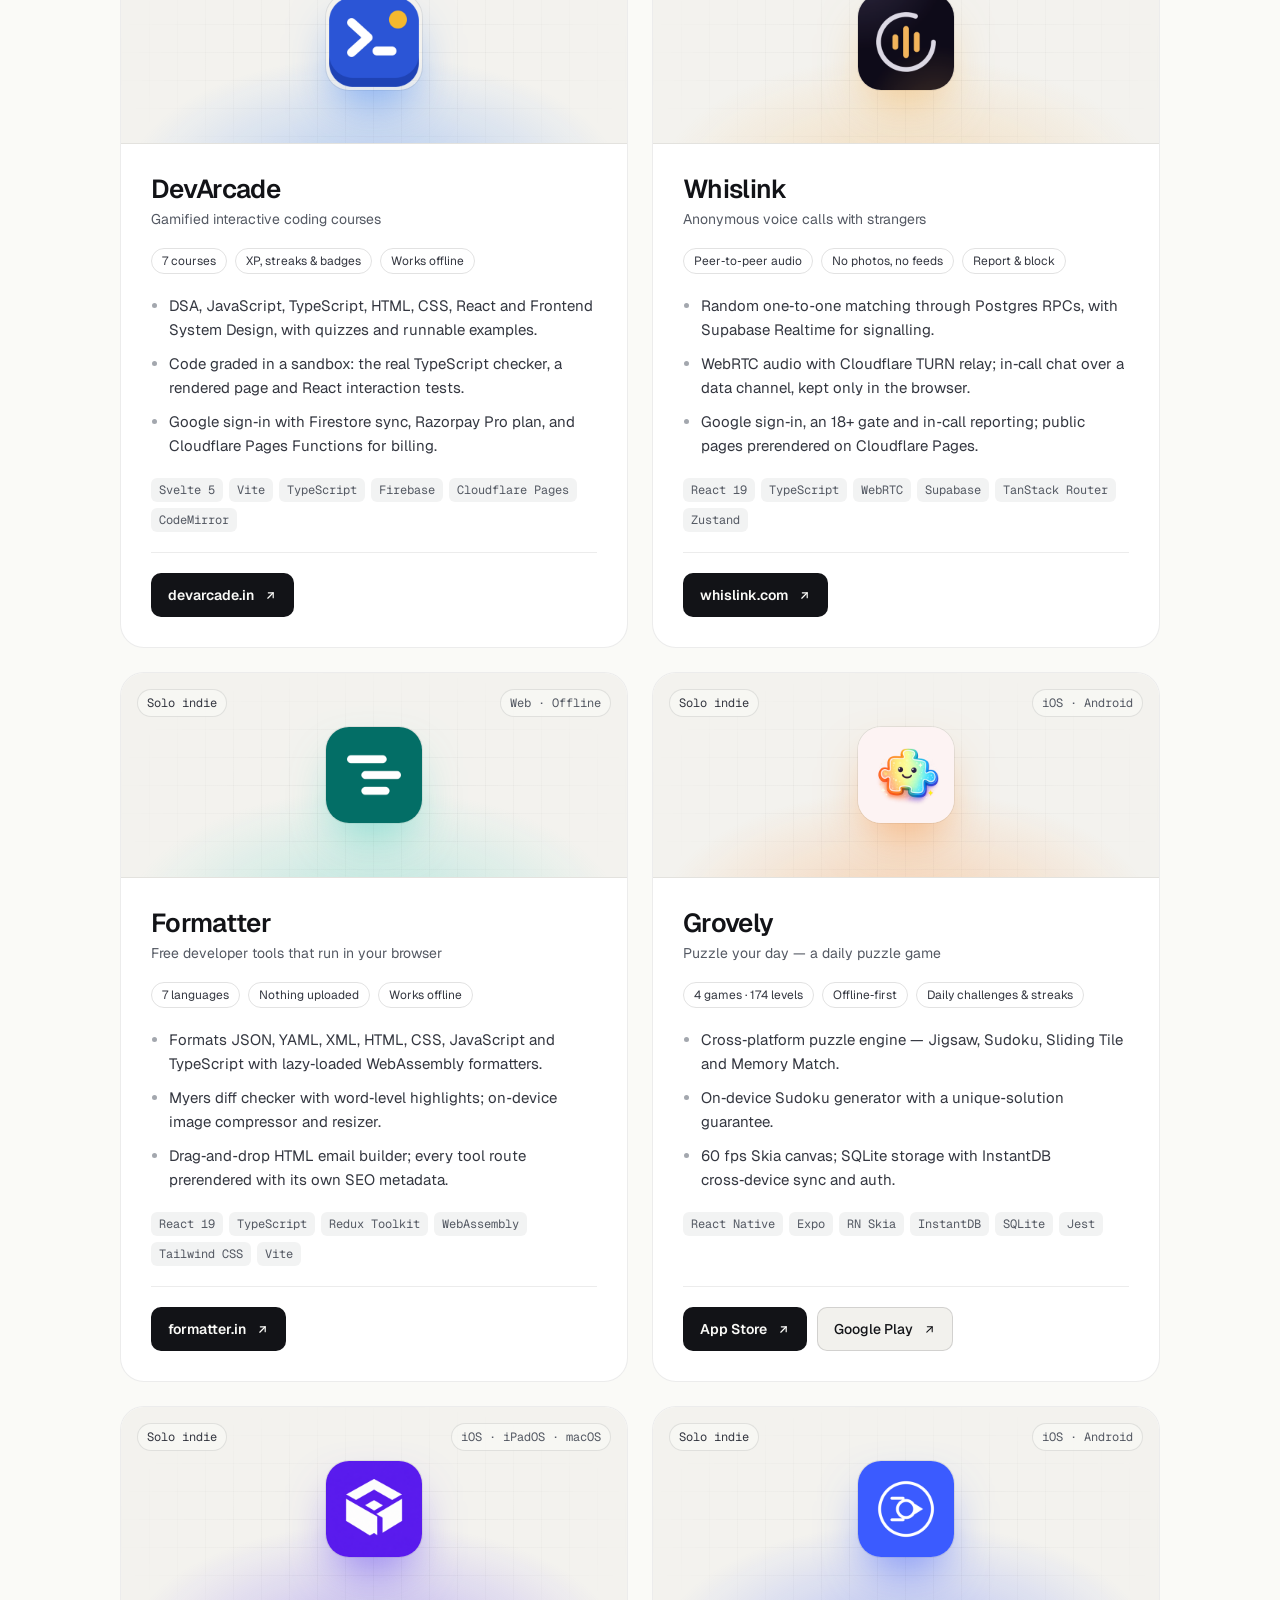
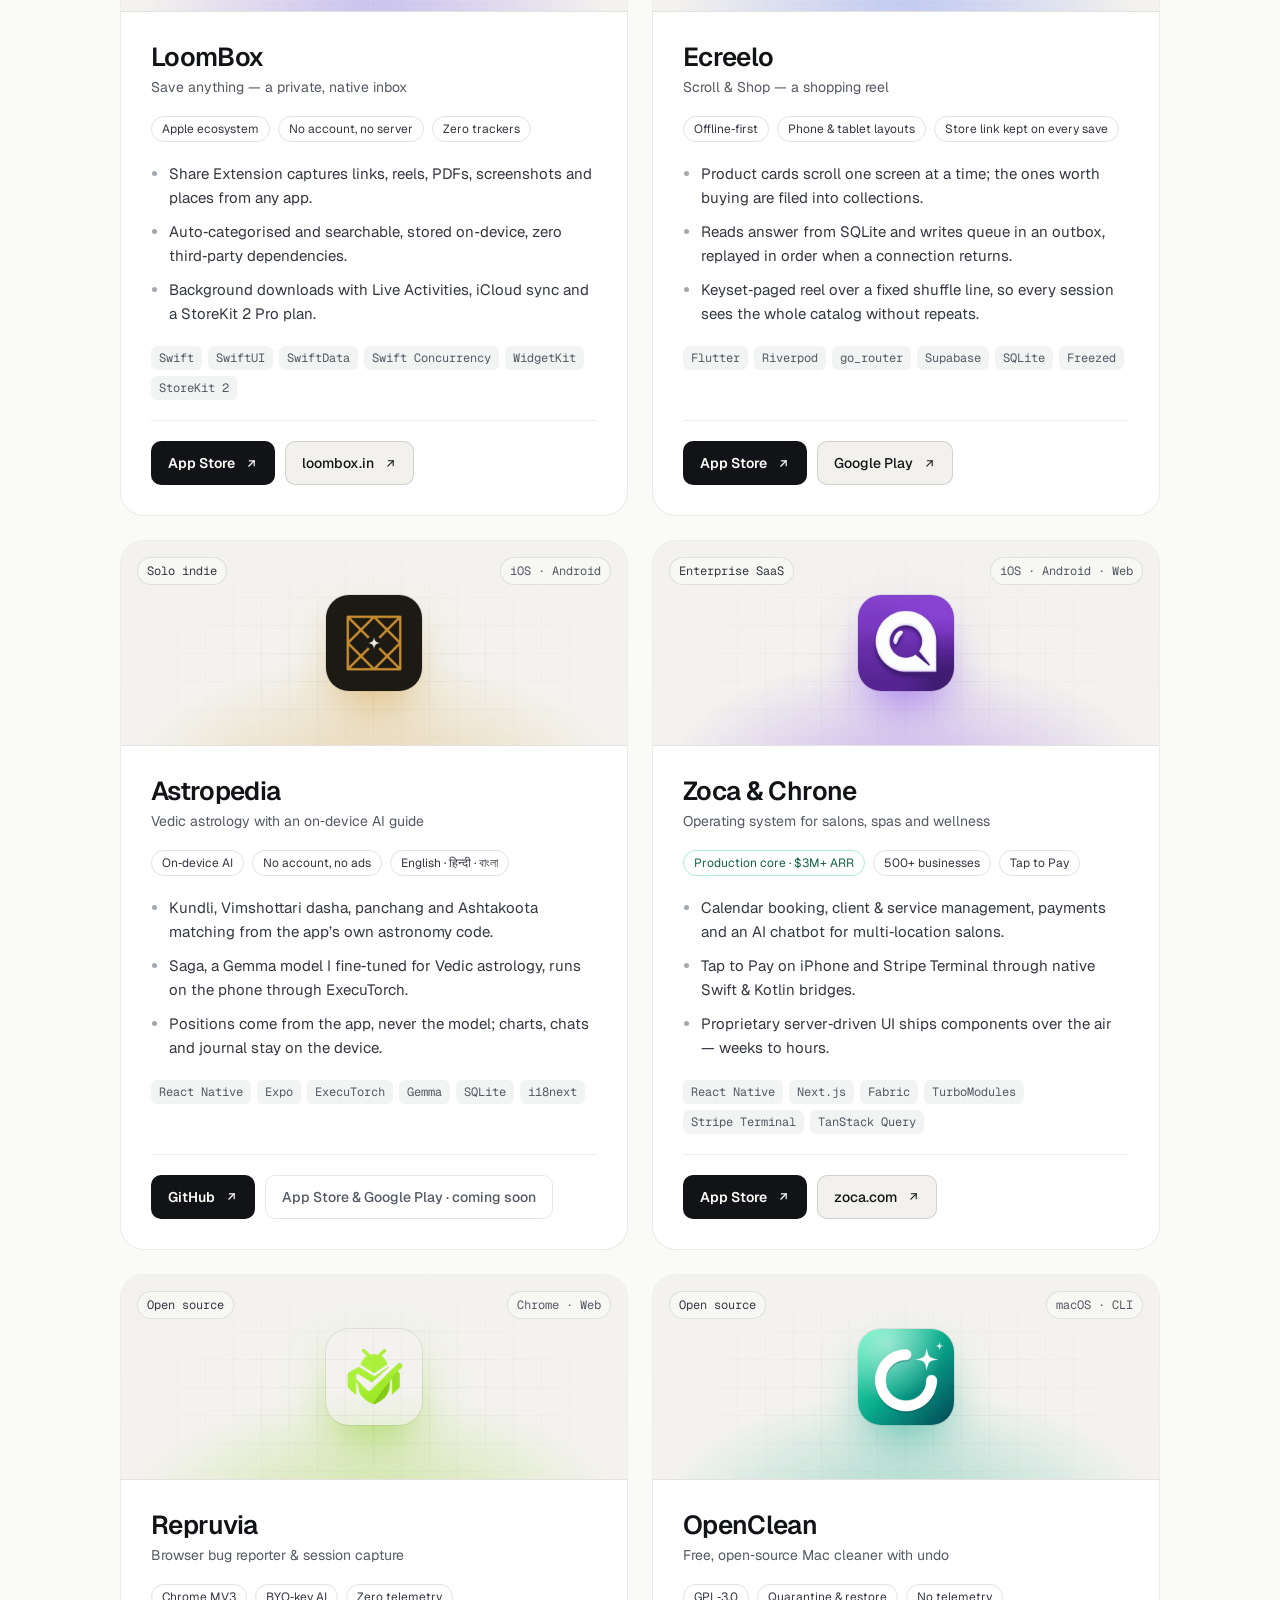
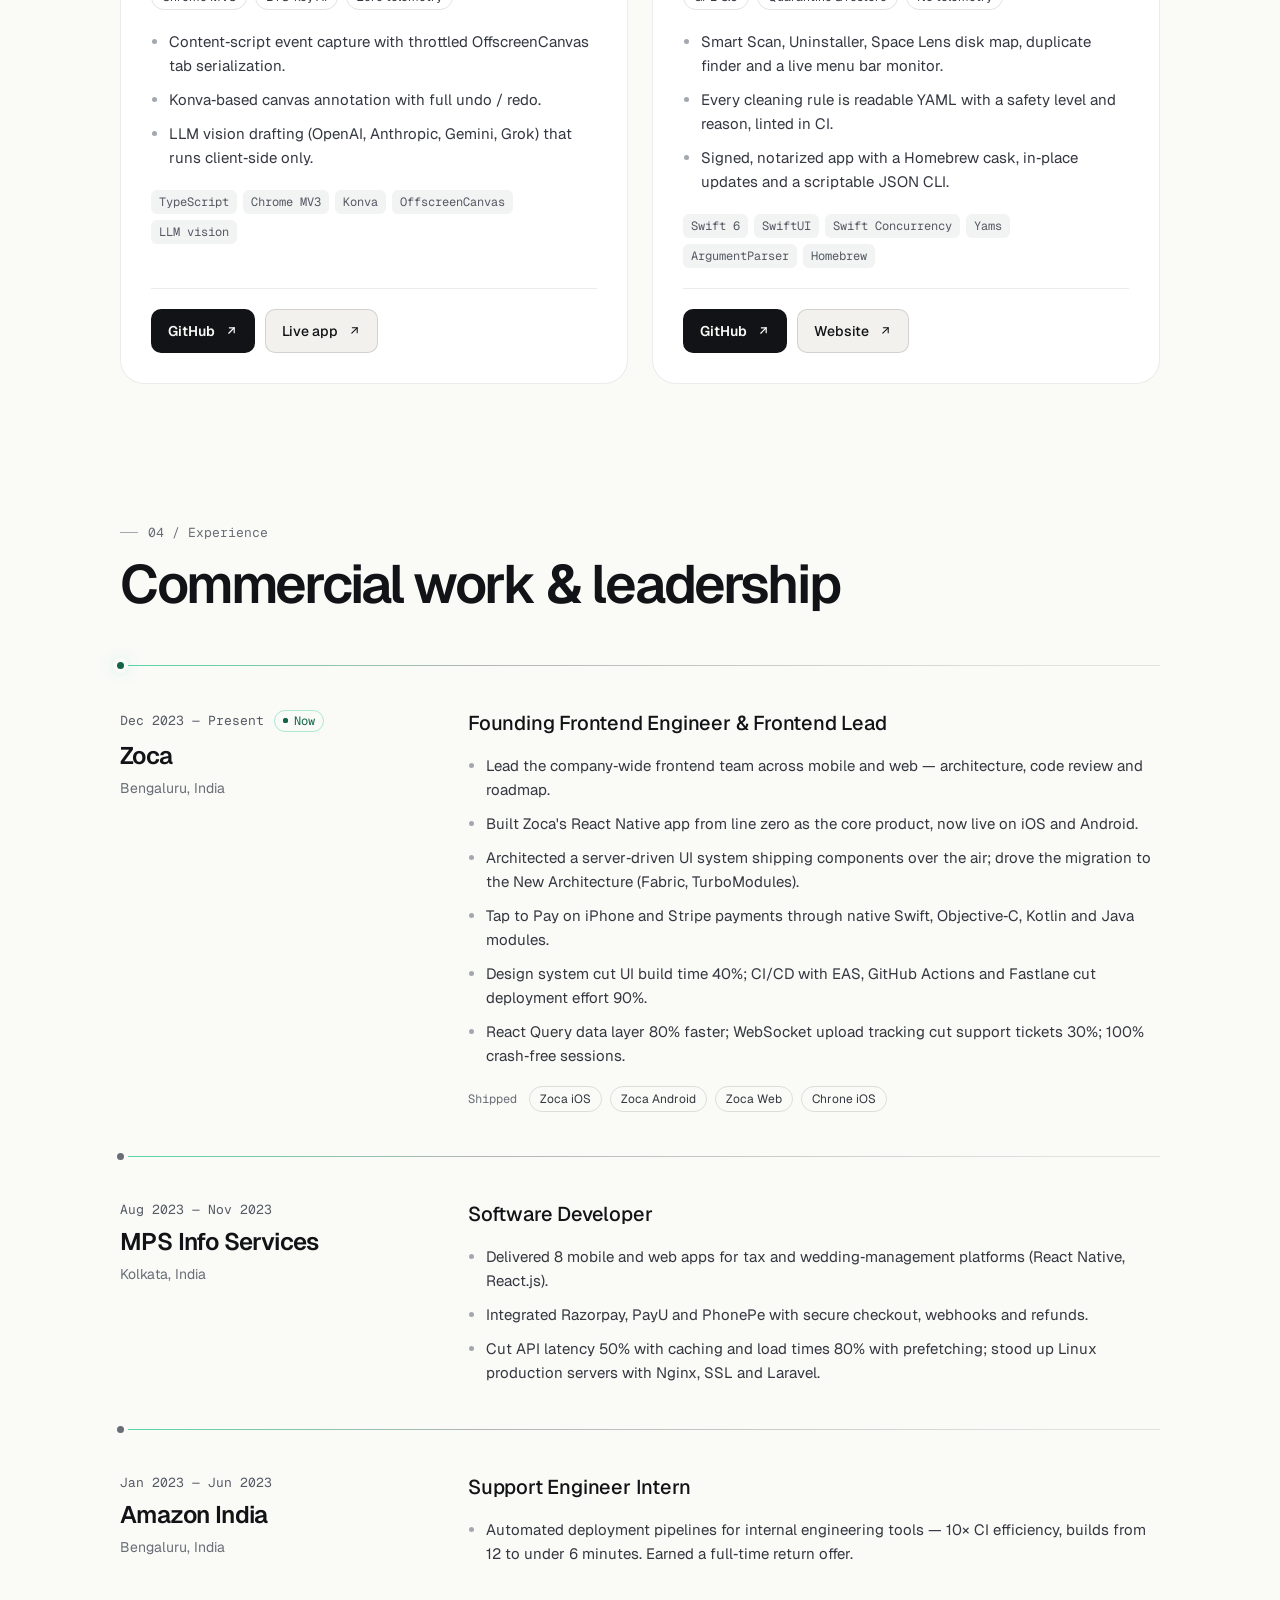
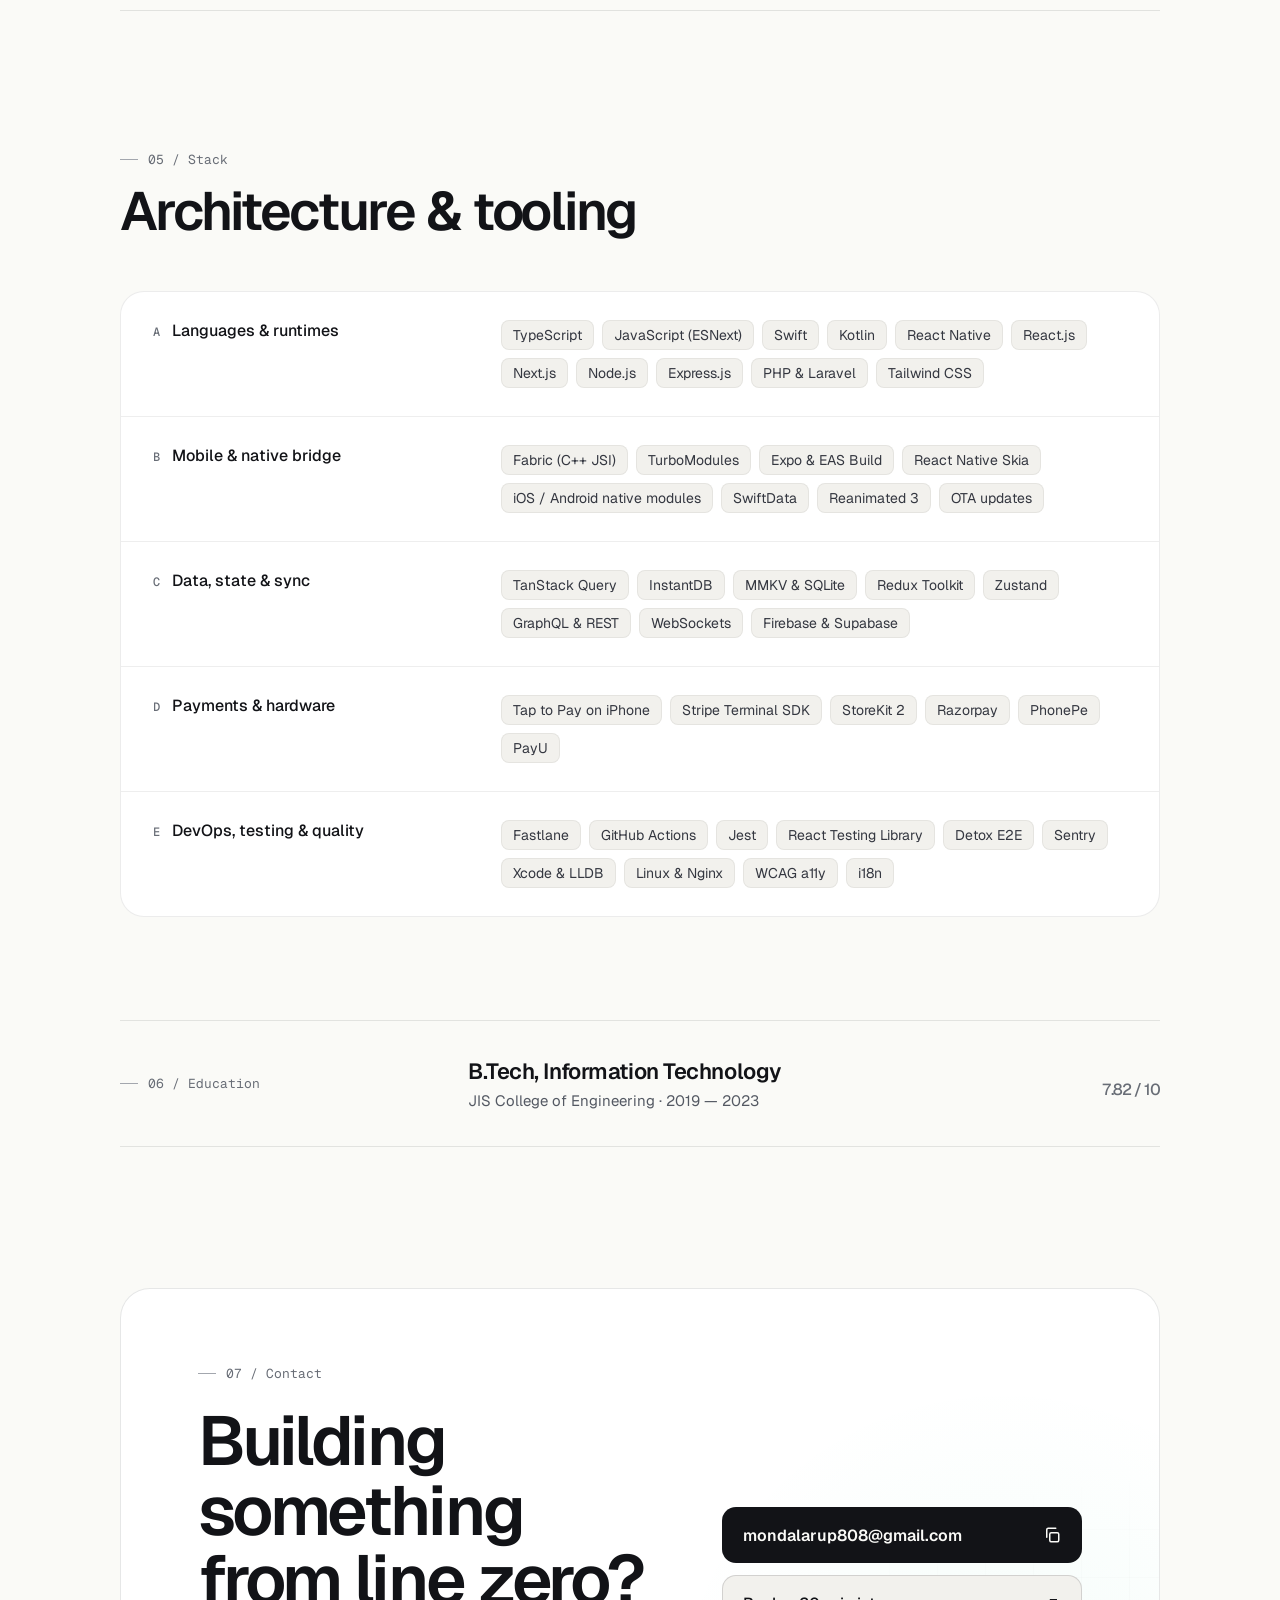
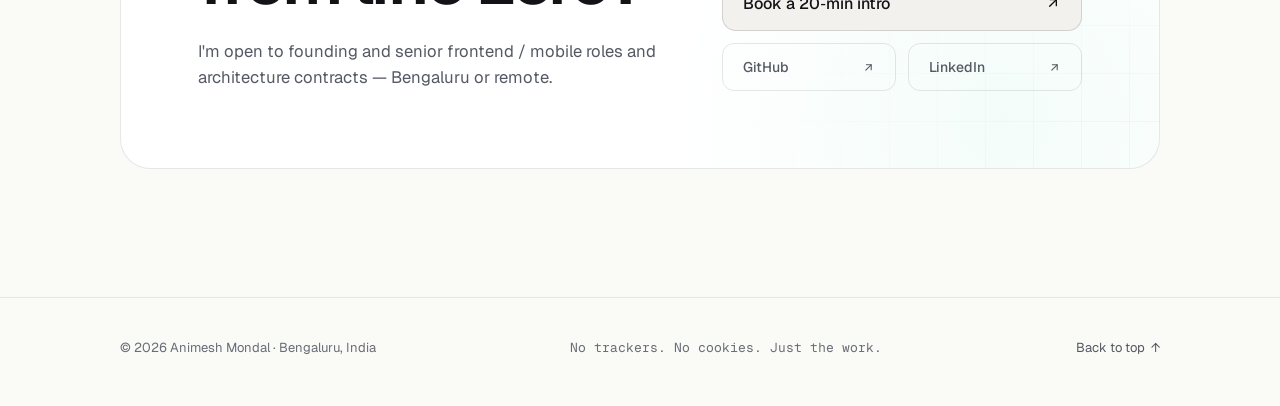
==== commit f0bd756a: "Add Astropedia and OpenClean projects Astropedia is marked as coming soon to the App Store and Googl" ====
--- a/index.html
+++ b/index.html
@@ -9,7 +9,7 @@
   <title>Animesh Mondal — Frontend &amp; Mobile Architect | React Native</title>
   <meta name="description" content="Frontend &amp; Mobile Architect in Bengaluru building React Native, Server-Driven UI and native systems. Frontend Lead at Zoca ($3M+ ARR, 500+ businesses)." />
   <meta name="author" content="Animesh Mondal" />
-  <meta name="keywords" content="Animesh Mondal, frontend architect, mobile architect, React Native developer, server-driven UI, React engineer, Swift, SwiftUI, Next.js developer, TypeScript, Bengaluru, Zoca, Grovely, LoomBox, Ecreelo, Formatter, Whislink, DevArcade, Repruvia, portfolio" />
+  <meta name="keywords" content="Animesh Mondal, frontend architect, mobile architect, React Native developer, server-driven UI, React engineer, Swift, SwiftUI, Next.js developer, TypeScript, Bengaluru, Zoca, Grovely, LoomBox, Ecreelo, Astropedia, Formatter, Whislink, DevArcade, Repruvia, OpenClean, portfolio" />
   <meta name="robots" content="index, follow, max-image-preview:large, max-snippet:-1, max-video-preview:-1" />
   <meta name="referrer" content="strict-origin-when-cross-origin" />
   <meta name="format-detection" content="telephone=no" />
@@ -184,14 +184,14 @@
         "mainEntity": { "@id": "https://leoanimesh.github.io/#person" },
         "primaryImageOfPage": { "@id": "https://leoanimesh.github.io/#ogimage" },
         "hasPart": { "@id": "https://leoanimesh.github.io/#work" },
-        "dateModified": "2026-10-05",
+        "dateModified": "2026-10-14",
         "inLanguage": "en"
       },
       {
         "@type": "ItemList",
         "@id": "https://leoanimesh.github.io/#work",
         "name": "Selected work",
-        "numberOfItems": 8,
+        "numberOfItems": 10,
         "itemListElement": [
           {
             "@type": "ListItem",
@@ -290,6 +290,21 @@
             "@type": "ListItem",
             "position": 7,
             "item": {
+              "@type": "MobileApplication",
+              "name": "Astropedia",
+              "alternateName": "Astropedia: Vedic Astrology",
+              "description": "Private Vedic astrology app: kundli, dasha, panchang and kundli matching, with Saga, a fine-tuned Gemma model that answers questions about your chart entirely on the phone. English, Hindi and Bengali.",
+              "applicationCategory": "LifestyleApplication",
+              "operatingSystem": "iOS, Android",
+              "url": "https://github.com/leoAnimesh/astropedia",
+              "image": "https://leoanimesh.github.io/assets/icons/astropedia.png",
+              "author": { "@id": "https://leoanimesh.github.io/#person" }
+            }
+          },
+          {
+            "@type": "ListItem",
+            "position": 8,
+            "item": {
               "@type": "SoftwareApplication",
               "name": "Zoca",
               "description": "Operating system for salons, spas and wellness businesses: calendar booking, client and service management, payments with Tap to Pay, and an AI chatbot.",
@@ -304,7 +319,7 @@
           },
           {
             "@type": "ListItem",
-            "position": 8,
+            "position": 9,
             "item": {
               "@type": "SoftwareApplication",
               "name": "Repruvia",
@@ -314,6 +329,23 @@
               "url": "https://repruvia.github.io",
               "sameAs": ["https://github.com/repruvia/repruvia.github.io"],
               "image": "https://leoanimesh.github.io/assets/icons/repruvia.png",
+              "author": { "@id": "https://leoanimesh.github.io/#person" }
+            }
+          },
+          {
+            "@type": "ListItem",
+            "position": 10,
+            "item": {
+              "@type": "SoftwareApplication",
+              "name": "OpenClean",
+              "description": "Free, open-source Mac cleaner and CLI: Smart Scan, Uninstaller, Space Lens and a menu bar monitor, with readable YAML rules and a quarantine you can restore from.",
+              "applicationCategory": "UtilitiesApplication",
+              "operatingSystem": "macOS 14+",
+              "url": "https://leoanimesh.github.io/OpenClean/",
+              "sameAs": ["https://github.com/leoAnimesh/OpenClean"],
+              "downloadUrl": "https://github.com/leoAnimesh/OpenClean/releases/latest",
+              "license": "https://www.gnu.org/licenses/gpl-3.0.html",
+              "image": "https://leoanimesh.github.io/assets/icons/openclean.png",
               "author": { "@id": "https://leoanimesh.github.io/#person" }
             }
           }
@@ -431,7 +463,7 @@
           <span class="eyebrow mono">03 / Selected work</span>
           <h2 class="h2" id="work-h" data-split>Shipped systems &amp; solo products</h2>
         </div>
-        <p class="secintro">Three web products and three store apps I designed, built and shipped alone, the platform I lead at Zoca, and an open‑source devtool.</p>
+        <p class="secintro">Three web products and three store apps I designed, built and shipped alone, one more app on the way, the platform I lead at Zoca, and two open‑source tools.</p>
       </div>
 
       <div class="work">
@@ -572,6 +604,29 @@
         </div>
 
         <div data-reveal style="--d: 0ms">
+          <article class="card" data-spot data-tilt style="--tint: 212,160,60">
+            <div class="media">
+              <span class="kind mono">Solo indie</span><span class="plat mono">iOS · Android</span>
+              <img class="appicon" src="assets/icons/astropedia.png" alt="Astropedia app icon" width="96" height="96" loading="lazy" decoding="async" />
+            </div>
+            <div class="cbody">
+              <div class="ctitle"><h3>Astropedia</h3><p>Vedic astrology with an on‑device AI guide</p></div>
+              <ul class="chips"><li class="chip">On‑device AI</li><li class="chip">No account, no ads</li><li class="chip">English · हिन्दी · বাংলা</li></ul>
+              <ul class="bul">
+                <li>Kundli, Vimshottari dasha, panchang and Ashtakoota matching from the app’s own astronomy code.</li>
+                <li>Saga, a Gemma model I fine‑tuned for Vedic astrology, runs on the phone through ExecuTorch.</li>
+                <li>Positions come from the app, never the model; charts, chats and journal stay on the device.</li>
+              </ul>
+              <ul class="tags mono"><li>React Native</li><li>Expo</li><li>ExecuTorch</li><li>Gemma</li><li>SQLite</li><li>i18next</li></ul>
+              <div class="ctas">
+                <a class="btn btn-primary btn-sm" href="https://github.com/leoAnimesh/astropedia" target="_blank" rel="noopener">GitHub <svg class="i-ne" width="13" height="13" viewBox="0 0 24 24" fill="none" stroke="currentColor" stroke-width="2.2" stroke-linecap="round" stroke-linejoin="round" aria-hidden="true"><path d="M7 17L17 7"/><path d="M8 7h9v9"/></svg></a>
+                <span class="btn btn-ghost bordered btn-sm soon">App Store &amp; Google Play · coming soon</span>
+              </div>
+            </div>
+          </article>
+        </div>
+
+        <div data-reveal style="--d: 120ms">
           <article class="card" data-spot data-tilt style="--tint: 124,58,237">
             <div class="media">
               <span class="kind mono">Enterprise SaaS</span><span class="plat mono">iOS · Android · Web</span>
@@ -594,7 +649,7 @@
           </article>
         </div>
 
-        <div data-reveal style="--d: 120ms">
+        <div data-reveal style="--d: 0ms">
           <article class="card" data-spot data-tilt style="--tint: 132,204,22">
             <div class="media">
               <span class="kind mono">Open source</span><span class="plat mono">Chrome · Web</span>
@@ -612,6 +667,29 @@
               <div class="ctas">
                 <a class="btn btn-primary btn-sm" href="https://github.com/repruvia/repruvia.github.io" target="_blank" rel="noopener">GitHub <svg class="i-ne" width="13" height="13" viewBox="0 0 24 24" fill="none" stroke="currentColor" stroke-width="2.2" stroke-linecap="round" stroke-linejoin="round" aria-hidden="true"><path d="M7 17L17 7"/><path d="M8 7h9v9"/></svg></a>
                 <a class="btn btn-secondary btn-sm" href="https://repruvia.github.io" target="_blank" rel="noopener">Live app <svg class="i-ne" width="13" height="13" viewBox="0 0 24 24" fill="none" stroke="currentColor" stroke-width="2" stroke-linecap="round" stroke-linejoin="round" aria-hidden="true"><path d="M7 17L17 7"/><path d="M8 7h9v9"/></svg></a>
+              </div>
+            </div>
+          </article>
+        </div>
+
+        <div data-reveal style="--d: 120ms">
+          <article class="card" data-spot data-tilt style="--tint: 18,168,139">
+            <div class="media">
+              <span class="kind mono">Open source</span><span class="plat mono">macOS · CLI</span>
+              <img class="appicon" src="assets/icons/openclean.png" alt="OpenClean app icon" width="96" height="96" loading="lazy" decoding="async" />
+            </div>
+            <div class="cbody">
+              <div class="ctitle"><h3>OpenClean</h3><p>Free, open‑source Mac cleaner with undo</p></div>
+              <ul class="chips"><li class="chip">GPL‑3.0</li><li class="chip">Quarantine &amp; restore</li><li class="chip">No telemetry</li></ul>
+              <ul class="bul">
+                <li>Smart Scan, Uninstaller, Space Lens disk map, duplicate finder and a live menu bar monitor.</li>
+                <li>Every cleaning rule is readable YAML with a safety level and reason, linted in CI.</li>
+                <li>Signed, notarized app with a Homebrew cask, in‑place updates and a scriptable JSON CLI.</li>
+              </ul>
+              <ul class="tags mono"><li>Swift 6</li><li>SwiftUI</li><li>Swift Concurrency</li><li>Yams</li><li>ArgumentParser</li><li>Homebrew</li></ul>
+              <div class="ctas">
+                <a class="btn btn-primary btn-sm" href="https://github.com/leoAnimesh/OpenClean" target="_blank" rel="noopener">GitHub <svg class="i-ne" width="13" height="13" viewBox="0 0 24 24" fill="none" stroke="currentColor" stroke-width="2.2" stroke-linecap="round" stroke-linejoin="round" aria-hidden="true"><path d="M7 17L17 7"/><path d="M8 7h9v9"/></svg></a>
+                <a class="btn btn-secondary btn-sm" href="https://leoanimesh.github.io/OpenClean/" target="_blank" rel="noopener">Website <svg class="i-ne" width="13" height="13" viewBox="0 0 24 24" fill="none" stroke="currentColor" stroke-width="2" stroke-linecap="round" stroke-linejoin="round" aria-hidden="true"><path d="M7 17L17 7"/><path d="M8 7h9v9"/></svg></a>
               </div>
             </div>
           </article>
--- a/styles.css
+++ b/styles.css
@@ -157,9 +157,9 @@
   height: var(--nav-h);
   display: flex; align-items: center; justify-content: space-between; gap: 16px;
   padding: 0 var(--gx);
-  background: rgba(var(--bg-rgb), 0.74);
-  -webkit-backdrop-filter: blur(14px) saturate(140%);
-  backdrop-filter: blur(14px) saturate(140%);
+  background: rgba(var(--bg-rgb), 0.86);
+  -webkit-backdrop-filter: blur(8px);
+  backdrop-filter: blur(8px);
   border-bottom: 1px solid rgba(var(--fg-rgb), 0.08);
 }
 .progress {
@@ -227,6 +227,7 @@
 .btn-ghost { color: var(--muted); background: transparent; }
 .btn-ghost:hover { color: var(--text); background: rgba(var(--fg-rgb), 0.04); }
 .btn-ghost.bordered { border-color: rgba(var(--fg-rgb), 0.1); }
+.btn.soon { cursor: default; pointer-events: none; }
 .btn-sm { height: 44px; padding: 0 16px; font-size: 14px; border-radius: 10px; }
 .btn .short { display: none; }
 
@@ -249,6 +250,7 @@
   animation: drift 30s linear infinite; pointer-events: none;
 }
 @keyframes drift { to { transform: translate(64px, 64px); } }
+.hero.off .hero-grid { animation-play-state: paused; }
 .hero-spot {
   position: absolute; inset: 0; pointer-events: none;
   background: radial-gradient(520px circle at var(--mx, 28%) var(--my, 30%), rgba(var(--accent-rgb), 0.08), transparent 60%);
@@ -340,9 +342,9 @@
   position: relative; height: 100%; display: flex; flex-direction: column;
   background: var(--surface); border: 1px solid rgba(var(--fg-rgb), 0.08);
   border-radius: 24px; overflow: hidden;
-  transform: perspective(1000px) translateY(var(--lift, 0px)) rotateX(var(--rx, 0deg)) rotateY(var(--ry, 0deg));
   transition: transform .6s var(--ease-out), border-color .3s;
 }
+.card:hover, .card.is-tilting { transform: perspective(1000px) translateY(var(--lift, 0px)) rotateX(var(--rx, 0deg)) rotateY(var(--ry, 0deg)); }
 .card:hover { --lift: -4px; border-color: rgba(var(--fg-rgb), 0.18); }
 .card::after {
   content: ''; position: absolute; inset: 0; border-radius: inherit; pointer-events: none;
@@ -750,6 +752,7 @@
   .tags li:hover { background: rgba(var(--fg-rgb), 0.09); color: var(--text-2); }
 }
 @media (hover: none) { .card:hover { --lift: 0px; } }
+.is-scrolling .card, .is-scrolling .pcard { pointer-events: none; }
 
 /* ---------- experience timeline ---------- */
 .xp { position: relative; }
